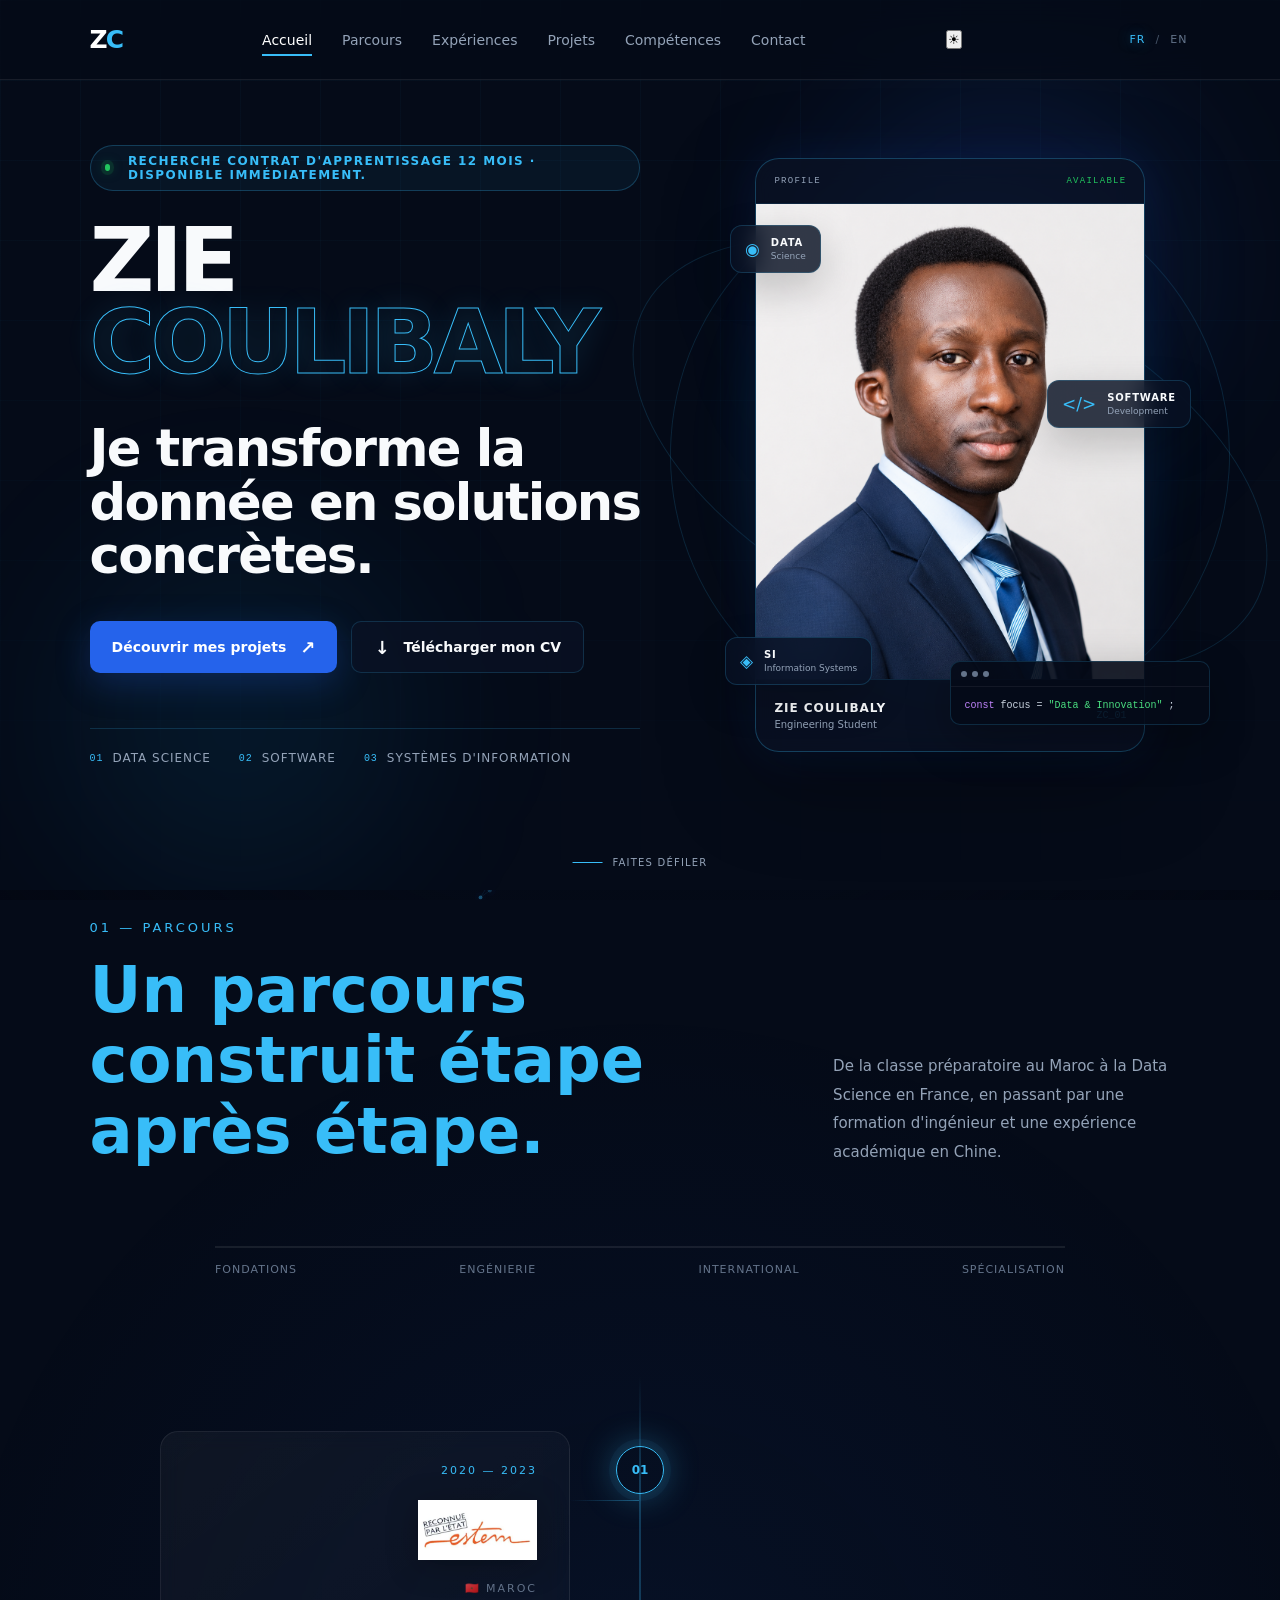
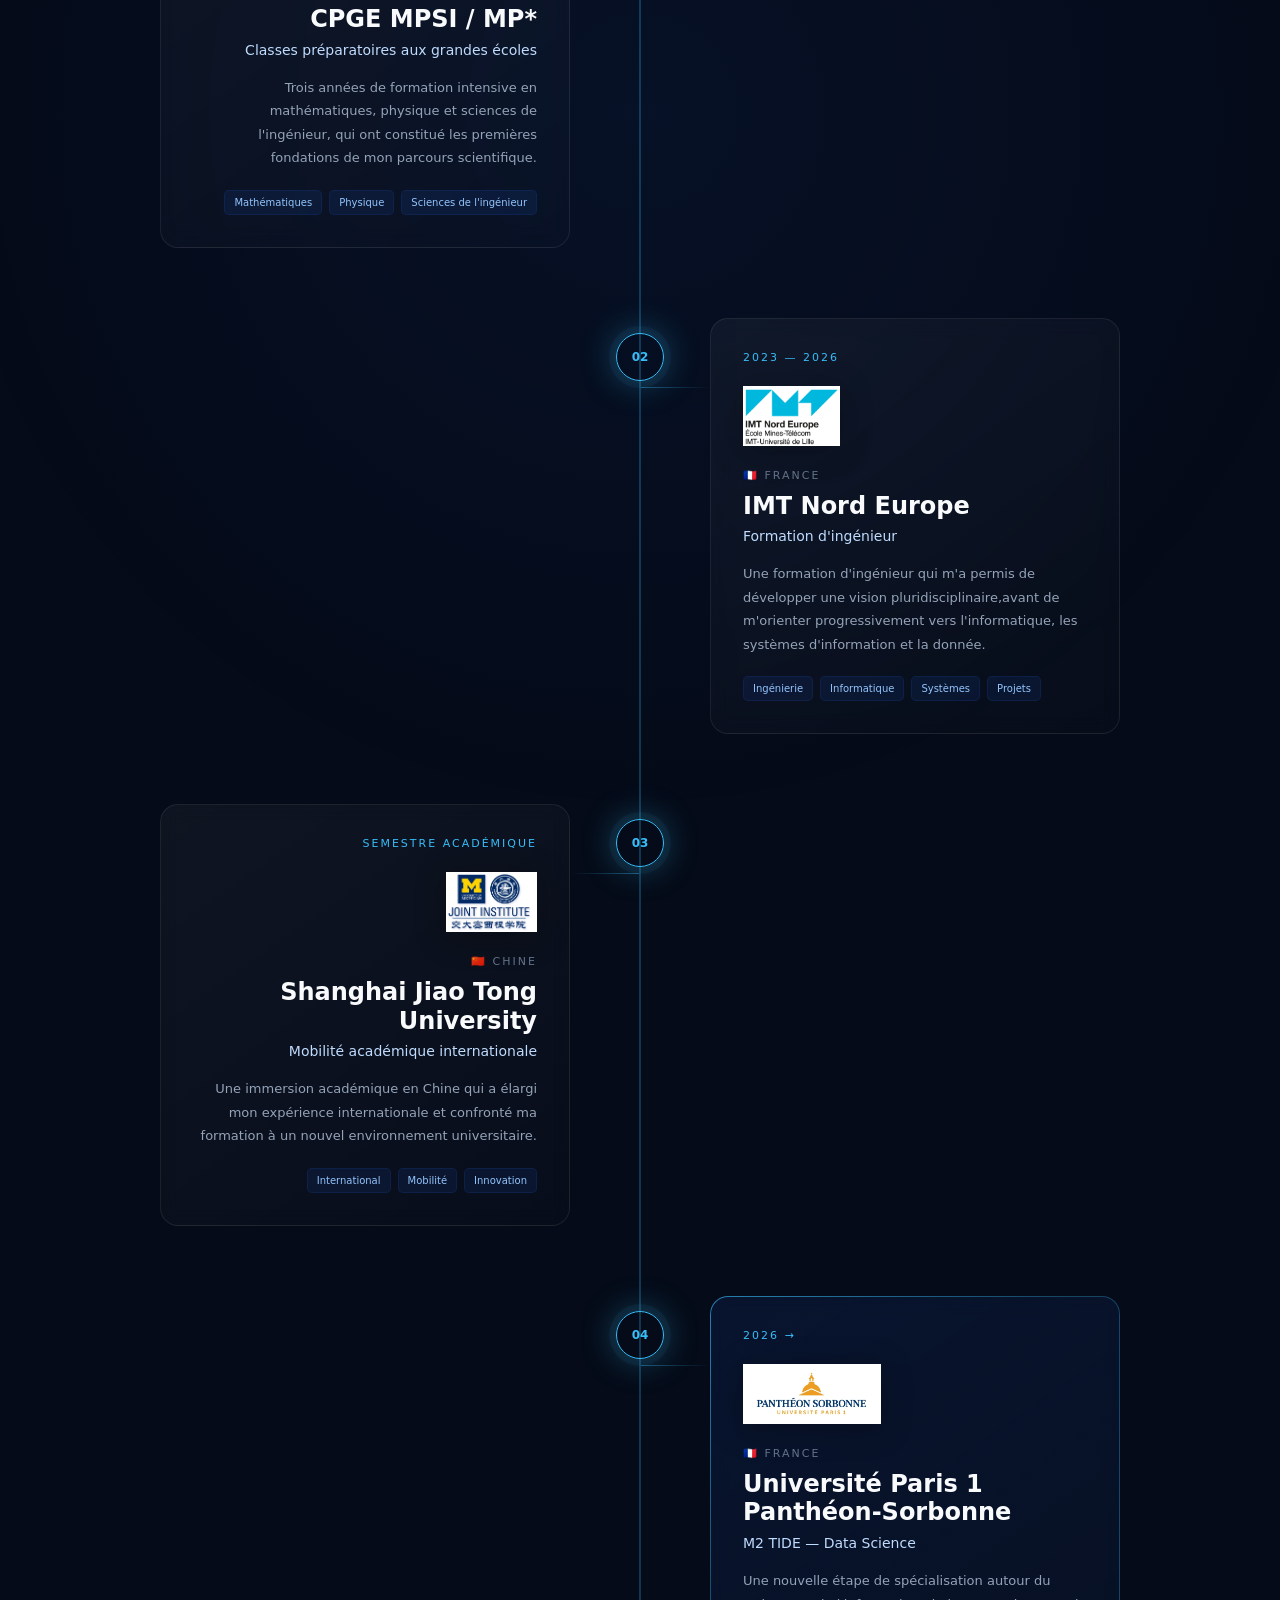
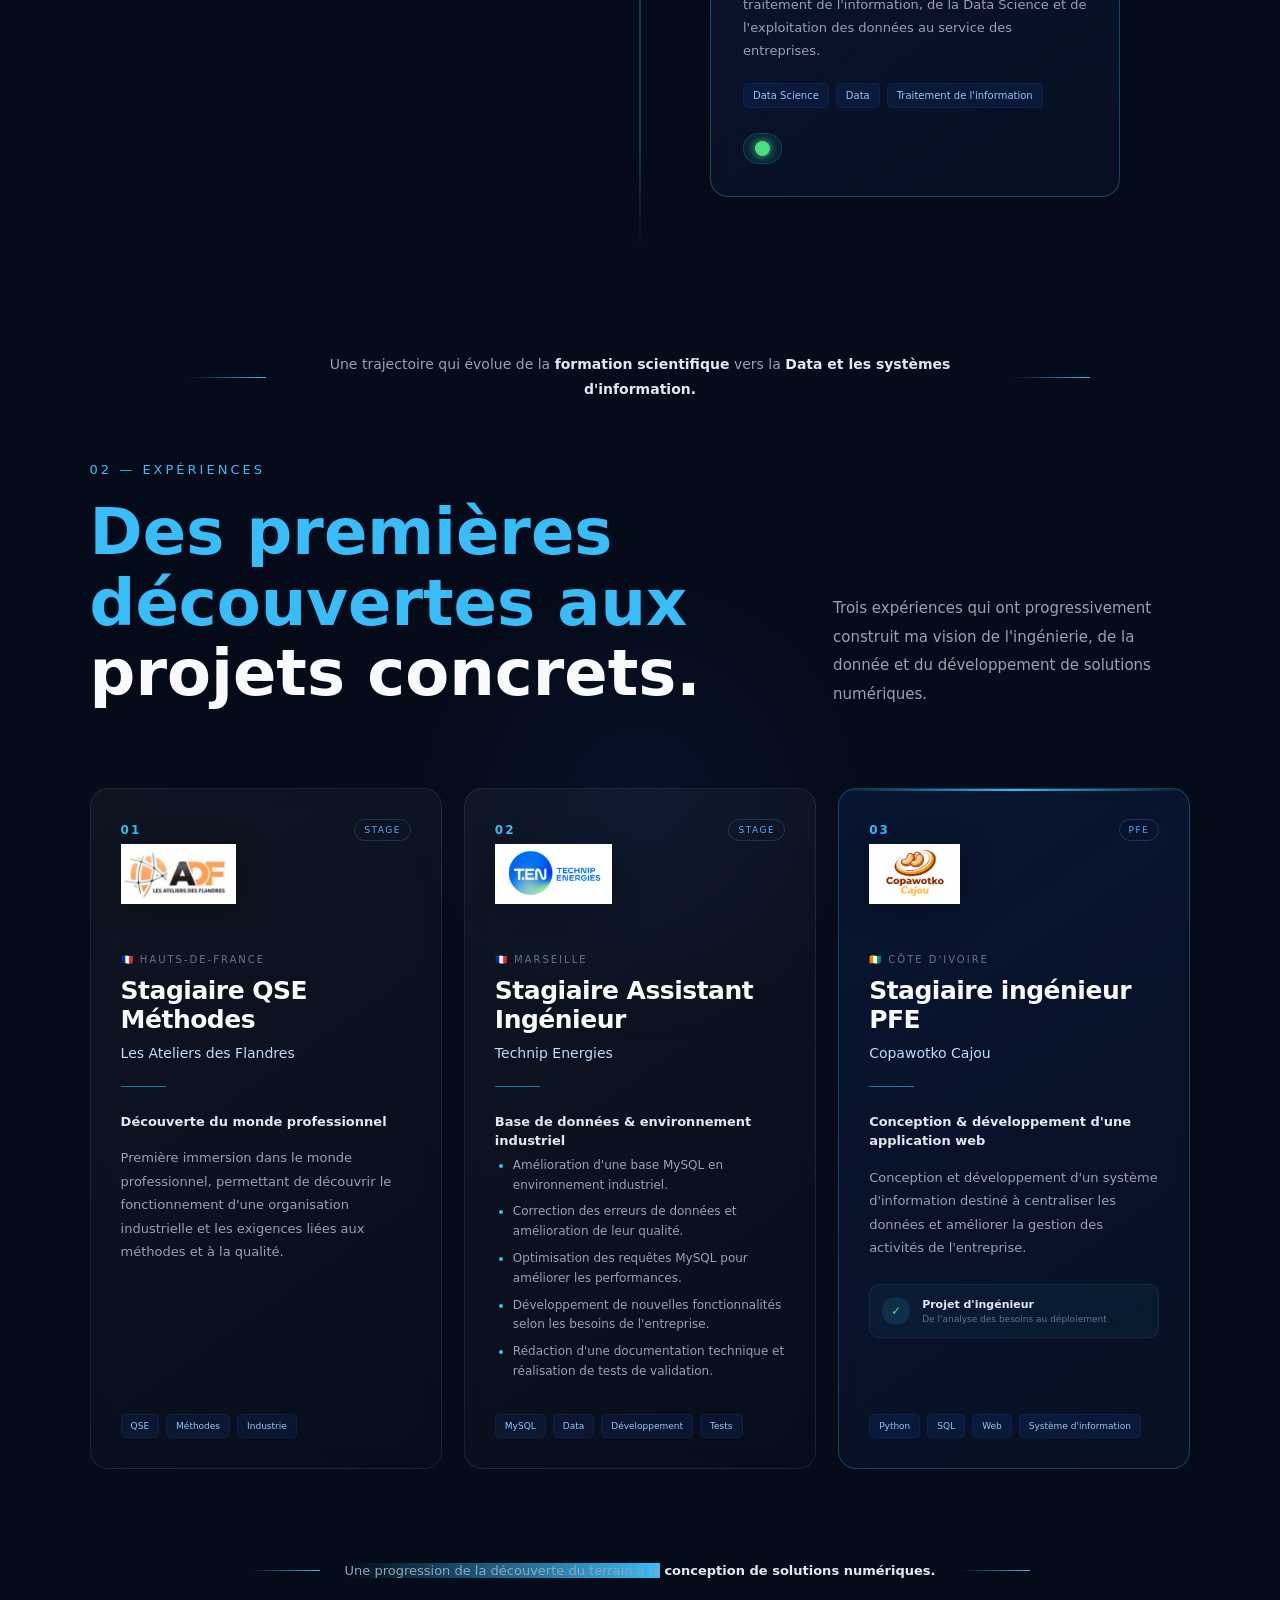
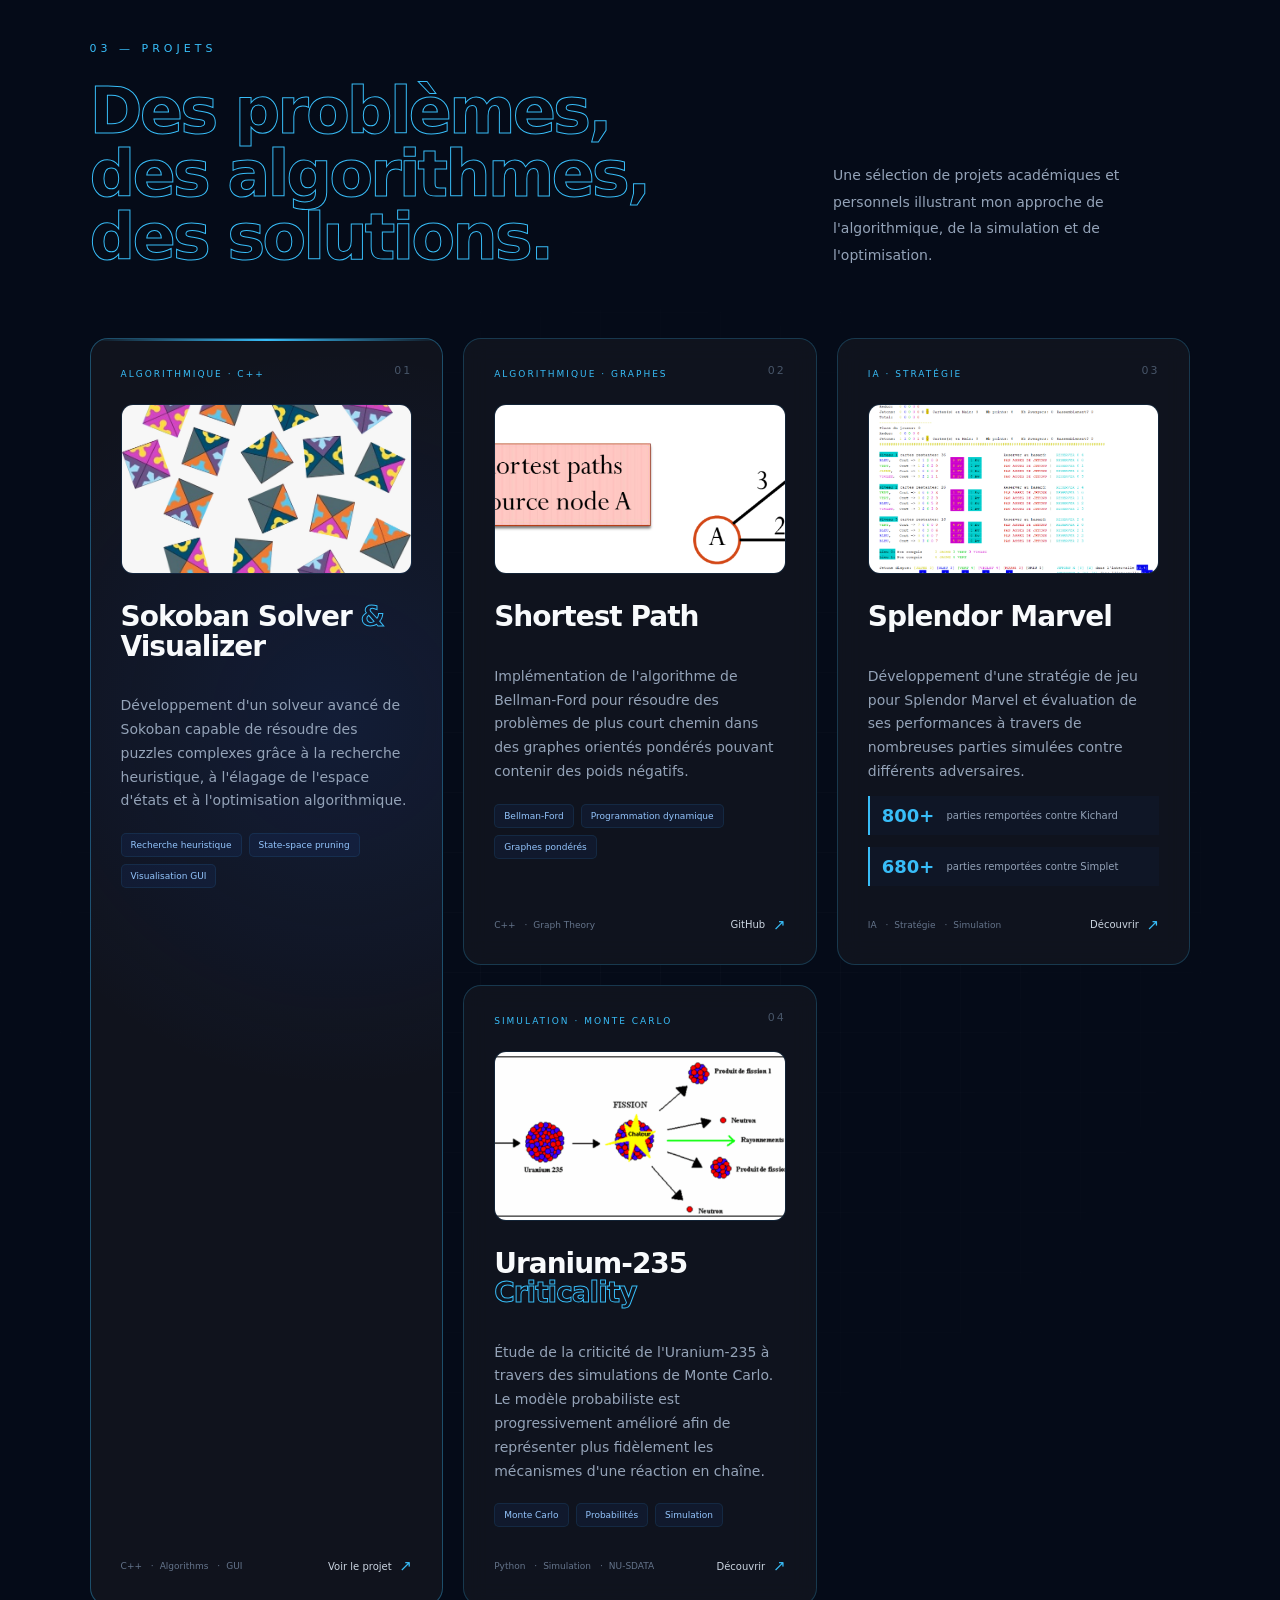
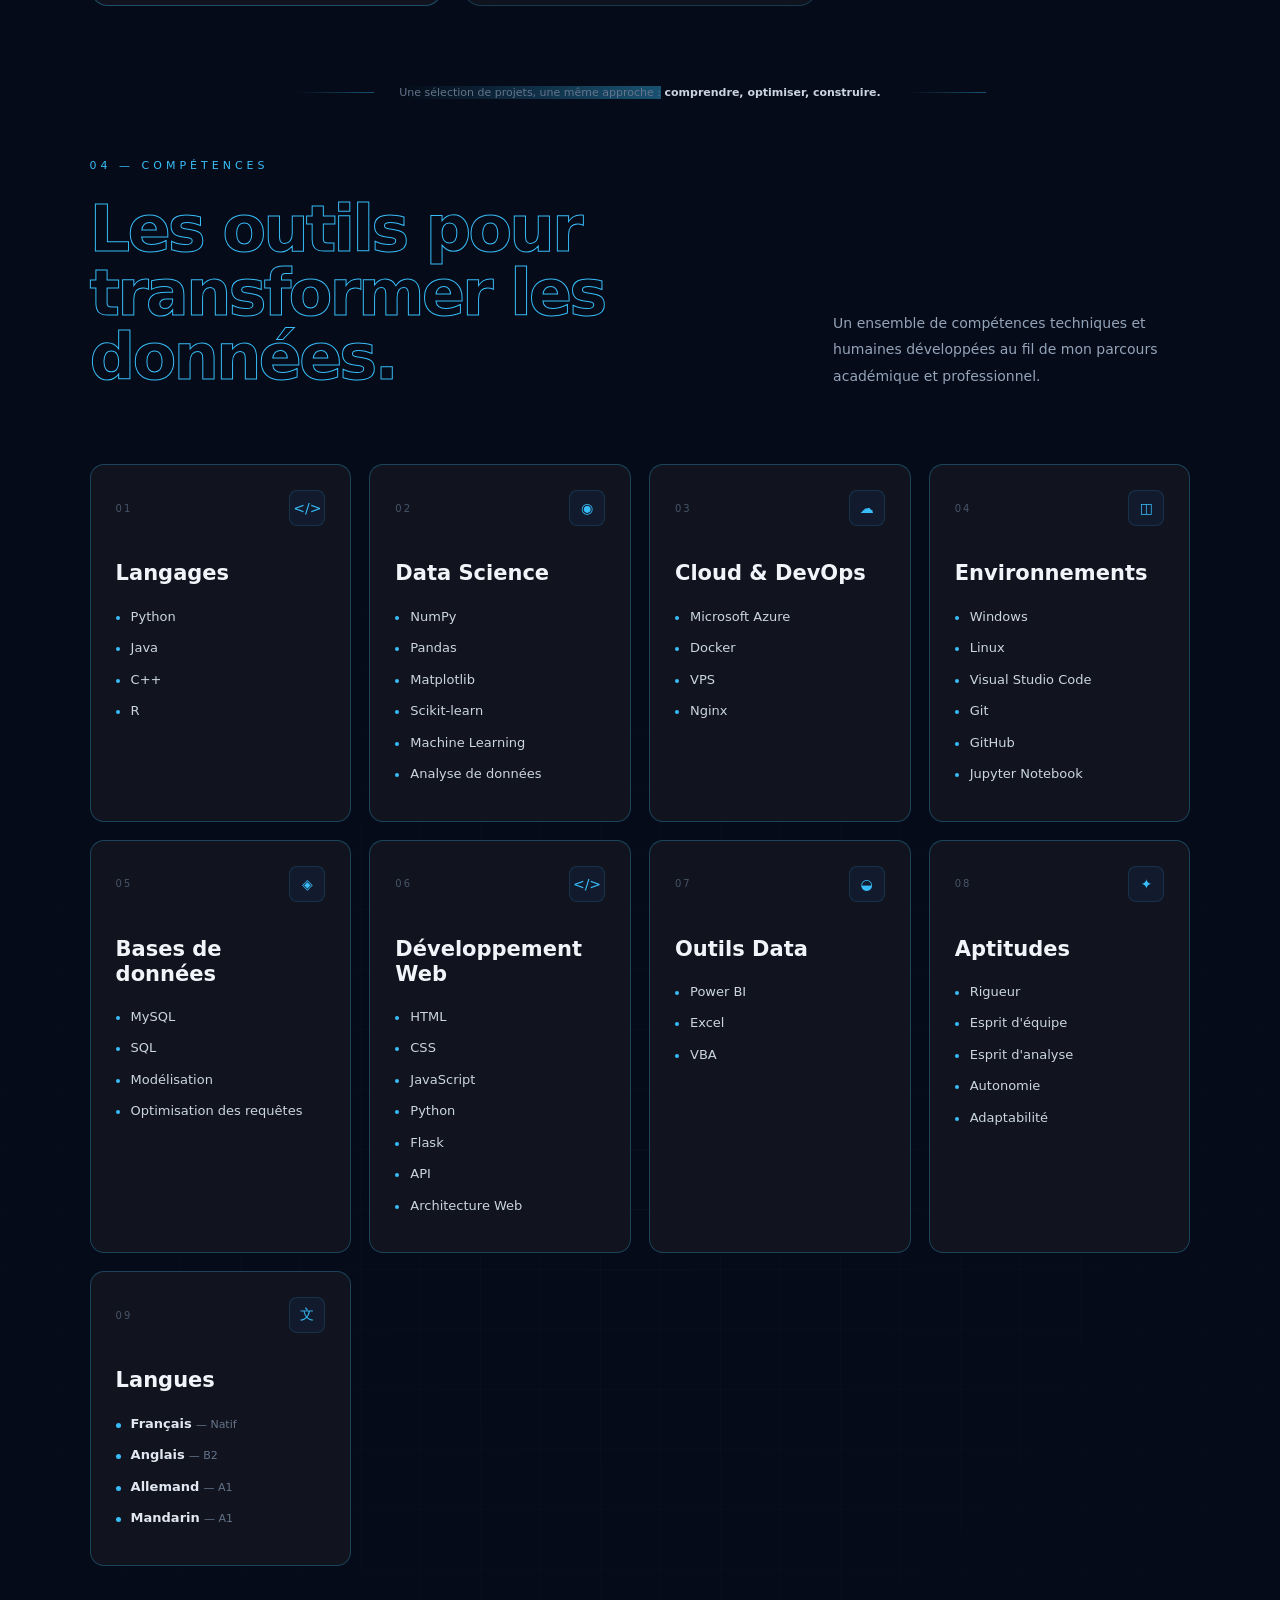
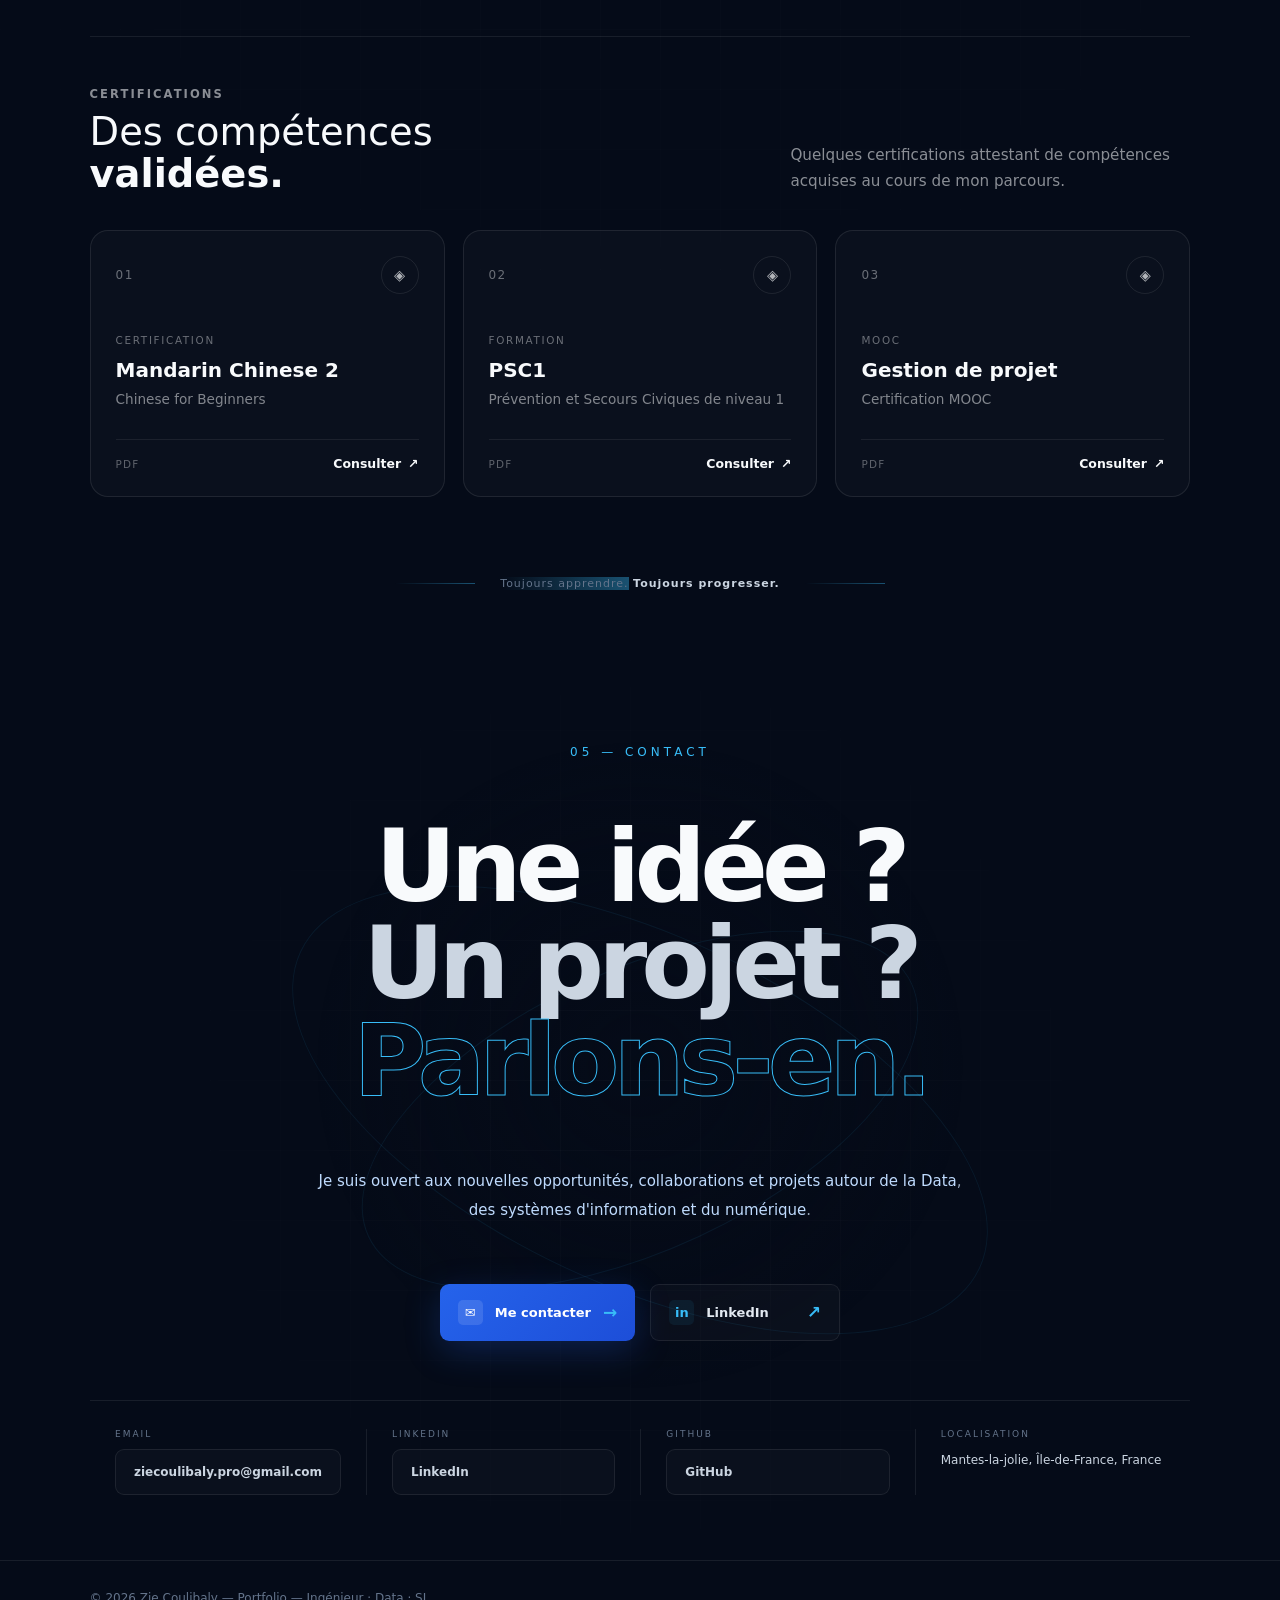
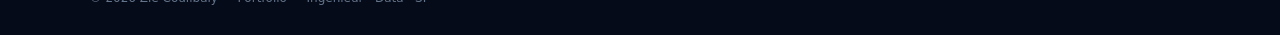
==== index.html @ 4e3f99f6 "Mise à jour Lilas" ====
<!DOCTYPE html>
<html lang="fr">
<head>
    <meta charset="UTF-8">
    <meta name="viewport" content="width=device-width, initial-scale=1.0">

    <title>Zie Coulibaly | Portfolio</title>

    <link rel="icon" type="image/png" href="assets/images/favicon.png">

    <link rel="stylesheet" href="css/style.css">
</head>

<body>

    <!-- =====================================================
         NAVIGATION
    ====================================================== -->

    <header class="navbar">

        <a href="#accueil" class="logo">
            Z<span>C</span>
        </a>

        <nav class="nav-links">
            <a href="#accueil" class="active" data-fr="Accueil" data-en="Home">Accueil</span></a>
            <a href="#parcours" data-fr="Parcours" data-en="Journey">Parcours</a>
            <a href="#experiences" data-fr="Expériences" data-en="Experiences">Expériences</a>
            <a href="#realisations" data-fr="Projets" data-en="Projects">Projets</a>
            <a href="#competences" data-fr="Compétences" data-en="Skills">Compétences</a>
            <a href="#contact" data-fr="Contact" data-en="Contact">Contact</a>
        </nav>

        <button
                class="theme-toggle"
                id="themeToggle"
                type="button"
                aria-label="Activer le mode clair"
                title="Changer de thème"
            >
            <span class="theme-icon">☀</span>
        </button>
        <div class="language-switcher">

            <button
                class="language-btn active"
                data-language="fr"
            >
                FR
            </button>

            <span>/</span>

            <button
                class="language-btn"
                data-language="en"
            >
                EN
            </button>

        </div>

        <button class="menu-btn" id="menuBtn" aria-label="Ouvrir le menu">
            ☰
        </button>

    </header>

    <!-- =====================================================
        GLOBAL ANIMATED BACKGROUND
    ===================================================== -->

    <canvas id="global-background"></canvas>

    <div class="background-vignette"></div>
    <!-- =====================================================
         CONTENU PRINCIPAL
    ====================================================== -->

    <main>

        <!-- =====================================================
            HERO — NOUVELLE VERSION
        ====================================================== -->

        <section class="hero-new" id="accueil">

            <!-- Background -->
            <div class="hero-new-grid"></div>
            <div class="hero-new-glow hero-new-glow-1"></div>
            <div class="hero-new-glow hero-new-glow-2"></div>

            <div class="hero-new-container">

                <!-- =========================================
                    CONTENU GAUCHE
                ========================================== -->

                <div class="hero-new-content">

                    <div class="hero-status">
                        <span class="status-dot"></span>

                        <span
                            data-fr="Recherche contrat d'apprentissage 12 mois · disponible immédiatement."
                            data-en="Looking for a 12 month apprenticeship contract · Available now."
                        >
                            Recherche contrat d'apprentissage 12 mois, disponible immédiatement.
                        </span>
                    </div>

                    <h1 class="hero-new-title">
                        ZIE
                        <span>COULIBALY</span>
                    </h1>


                    <h2
                        class="hero-new-headline"
                        data-fr="Je transforme la donnée en solutions concrètes."
                        data-en="I turn data into meaningful solutions."
                    >
                        Je transforme la donnée
                        <span>en solutions concrètes.</span>
                    </h2>


                   


                    <!-- =====================================
                        ACTIONS
                    ====================================== -->

                    <div class="hero-new-actions">

                        <a
                            href="#realisations"
                            class="hero-new-btn hero-new-btn-primary"
                        >
                            <span
                                data-fr="Découvrir mes projets"
                                data-en="Explore my projects"
                            >
                                Découvrir mes projets
                            </span>

                            <span class="hero-arrow">↗</span>
                        </a>


                        <a
                            href="assets/cv/CV_Zie_Coulibaly.pdf"
                            class="hero-new-btn hero-new-btn-secondary"
                            download
                        >
                            <span class="hero-download-icon">↓</span>

                            <span
                                data-fr="Télécharger mon CV"
                                data-en="Download my CV"
                            >
                                Télécharger mon CV
                            </span>
                        </a>

                    </div>


                    <!-- =====================================
                        DOMAINES
                    ====================================== -->

                    <div class="hero-domains">

                        <div class="hero-domain">
                            <span class="domain-number">01</span>
                            <span>Data Science</span>
                        </div>

                        <div class="hero-domain">
                            <span class="domain-number">02</span>
                            <span>Software</span>
                        </div>

                        <div class="hero-domain">
                            <span class="domain-number">03</span>
                            <span>Systèmes d'information</span>
                        </div>

                    </div>

                </div>


                <!-- =========================================
                    VISUEL DROITE
                ========================================== -->

                <div class="hero-new-visual">

                    <div class="hero-photo-halo"></div>


                    <!-- Cercles orbitaux -->

                    <div class="hero-orbit hero-orbit-1"></div>
                    <div class="hero-orbit hero-orbit-2"></div>


                    <!-- =====================================
                        PHOTO
                    ====================================== -->

                    <div class="hero-photo-card">

                        <div class="hero-photo-top">
                            <span>PROFILE</span>

                            <span class="hero-photo-status">
                                AVAILABLE
                            </span>
                        </div>


                        <div class="hero-photo-container">

                            <img
                                src="assets/images/hero-profile.png"
                                alt="Zie Coulibaly"
                            >

                        </div>


                        <div class="hero-photo-bottom">

                            <div>
                                <strong>ZIE COULIBALY</strong>
                                <span>Engineering Student</span>
                            </div>

                            <span class="hero-photo-code">
                                ZC_01
                            </span>

                        </div>

                    </div>


                    <!-- =====================================
                        CARTES FLOTTANTES
                    ====================================== -->

                    <div class="floating-card floating-card-data">

                        <span class="floating-icon">◉</span>

                        <div>
                            <strong>DATA</strong>
                            <small>Science</small>
                        </div>

                    </div>


                    <div class="floating-card floating-card-code">

                        <span class="floating-icon">&lt;/&gt;</span>

                        <div>
                            <strong>SOFTWARE</strong>
                            <small>Development</small>
                        </div>

                    </div>


                    <div class="floating-card floating-card-si">

                        <span class="floating-icon">◈</span>

                        <div>
                            <strong>SI</strong>
                            <small>Information Systems</small>
                        </div>

                    </div>


                    <!-- Petit élément technique -->

                    <div class="hero-terminal">

                        <div class="terminal-header">
                            <span></span>
                            <span></span>
                            <span></span>
                        </div>

                        <div class="terminal-content">

                            <span class="terminal-purple">const</span>
                            <span>focus</span> =

                            <span class="terminal-green">
                                "Data &amp; Innovation"
                            </span>;

                        </div>

                    </div>

                </div>

            </div>


            <!-- =========================================
                SCROLL
            ========================================== -->

            <div class="hero-new-scroll">

                <span></span>

                <p
                    data-fr="Faites défiler"
                    data-en="Scroll down"
                >
                    Faites défiler
                </p>

            </div>

        </section>

        <!-- =================================================
             PARCOURS
        ================================================== -->

        <section class="journey-section" id="parcours">

            <div class="journey-header">

                <div class="section-title">

                    <p data-fr="01 — PARCOURS" data-en="01 — JOURNEY">01 — PARCOURS</p>

                    <h2 >
                        <span data-fr="Un parcours construit" data-en="A journey built"> Un parcours construit</span>
                        
                        <span data-fr="étape après étape." data-en="step by step.">étape après étape.</span>
                    </h2>

                </div>

                <p class="journey-intro" data-fr="De la classe préparatoire au Maroc à la Data Science
                    en France, en passant par une formation d'ingénieur
                    et une expérience académique en Chine." data-en="From preparatory classes in Morocco to Data Science
                    in France, through engineering studies and an
                    academic experience in China.">
                    De la classe préparatoire au Maroc à la Data Science
                    en France, en passant par une formation d'ingénieur
                    et une expérience académique en Chine.
                </p>

            </div>


            <!-- INDICATEUR -->

            <div class="journey-progress">

                <div class="progress-line">
                    <div class="progress-fill"></div>
                </div>

                <div class="progress-labels">
                    <span data-fr="Fondations" data-en="Foundations">Fondations</span>
                    <span data-fr="Engénierie" data-en="Engineering">Ingénierie</span>
                    <span data-fr="International" data-en="International">International</span>
                    <span data-fr="Spécialisation" data-en="Specialization">Spécialisation</span>
                </div>

            </div>


            <!-- TIMELINE -->

            <div class="timeline">


                <!-- =================================================
                     ETAPE 1
                ================================================== -->

                <article class="timeline-item left">

                    <div class="timeline-node">

                        <span class="node-number">
                            01
                        </span>

                    </div>

                    <div class="timeline-card">

                        <div class="timeline-year">
                            2020 — 2023
                        </div>

                        <div class="timeline-logo">

                            <img
                                src="assets/images/logo_cpge.png"
                                alt="Logo CPGE"
                                onerror="this.style.display='none'"
                            >

                        </div>

                        <div class="timeline-country" data-fr="🇲🇦 MAROC" data-en="🇲🇦 MOROCCO">
                            🇲🇦 MAROC
                        </div>

                        <h3>
                            CPGE MPSI / MP*
                        </h3>

                        <p class="timeline-subtitle" data-fr="Classes préparatoires aux grandes écoles" data-en="Preparatory Classes for Engineering Schools">
                            Classes préparatoires aux grandes écoles
                        </p>

                        <p class="timeline-description" data-fr="Trois années de formation intensive en
                            mathématiques, physique et sciences de
                            l'ingénieur, qui ont constitué les premières
                            fondations de mon parcours scientifique." data-en="Three years of intensive training in mathematics,
                            physics and engineering sciences, which laid
                            the foundations of my scientific journey.">
                            Trois années de formation intensive en
                            mathématiques, physique et sciences de
                            l'ingénieur, qui ont constitué les premières
                            fondations de mon parcours scientifique.
                        </p>

                        <div class="timeline-tags">

                            <span data-fr="Mathématiques" data-en="Mathematics">Mathématiques</span>
                            <span data-fr="Physique" data-en="Physics">Physique</span>
                            <span data-fr="Sciences de l'ingénieur" data-en="Engineering Sciences">Sciences de l'ingénieur</span>

                        </div>

                    </div>

                </article>


                <!-- =================================================
                     ETAPE 2
                ================================================== -->

                <article class="timeline-item right">

                    <div class="timeline-node">

                        <span class="node-number">
                            02
                        </span>

                    </div>

                    <div class="timeline-card">

                        <div class="timeline-year">
                            2023 — 2026
                        </div>

                        <div class="timeline-logo">

                            <img
                                src="assets/images/logo_imt.png"
                                alt="Logo IMT Nord Europe"
                            >

                        </div>

                        <div class="timeline-country" data-fr="🇫🇷 FRANCE" data-en="🇫🇷 FRANCE">
                            🇫🇷 FRANCE
                        </div>

                        <h3>
                            IMT Nord Europe
                        </h3>

                        <p class="timeline-subtitle" data-fr="Formation d'ingénieur" data-en="Engineering Program">
                            Formation d'ingénieur
                        </p>

                        <p class="timeline-description" data-fr="Une formation d'ingénieur qui m'a permis de
                            développer une vision pluridisciplinaire,avant de m'orienter progressivement vers
                            l'informatique, les systèmes d'information
                            et la donnée." data-en="An engineering program that allowed me to develop
                            a multidisciplinary perspective before gradually
                            specializing in computer science, information systems
                            and data.">
                            Une formation d'ingénieur qui m'a permis de
                            développer une vision pluridisciplinaire,
                            avant de m'orienter progressivement vers
                            l'informatique, les systèmes d'information
                            et la donnée.
                        </p>

                        <div class="timeline-tags">

                            <span data-fr="Ingénierie" data-en="Engineering">Ingénierie</span>
                            <span data-fr="Informatique" data-en="Computer Science">Informatique</span>
                            <span data-fr="Systèmes" data-en="Systems">Systèmes</span>
                            <span data-fr="Projets" data-en="Projects">Projets</span>

                        </div>

                    </div>

                </article>


                <!-- =================================================
                     ETAPE 3
                ================================================== -->

                <article class="timeline-item left">

                    <div class="timeline-node">

                        <span class="node-number">
                            03
                        </span>

                    </div>

                    <div class="timeline-card international">

                        <div class="timeline-year" data-fr="Semestre académique" data-en="Academic Semester">
                            Semestre académique
                        </div>

                        <div class="timeline-logo">

                            <img
                                src="assets/images/logo_sjtu.png"
                                alt="Logo Shanghai Jiao Tong University"
                            >

                        </div>

                        <div class="timeline-country" data-fr="🇨🇳 CHINE" data-en="🇨🇳 CHINA">
                            🇨🇳 CHINE
                        </div>

                        <h3>
                            Shanghai Jiao Tong University
                        </h3>

                        <p class="timeline-subtitle" data-fr="Mobilité académique internationale" data-en="International Academic Exchange">
                            Mobilité académique internationale
                        </p>

                        <p class="timeline-description" data-fr="Une immersion académique en Chine qui a
                            élargi mon expérience internationale et confronté ma formation à un nouvel
                            environnement universitaire." data-en="An academic experience in China that broadened
                            my international perspective and exposed my education to a new university environment.">
                            Une immersion académique en Chine qui a
                            élargi mon expérience internationale et
                            confronté ma formation à un nouvel
                            environnement universitaire.
                        </p>

                        <div class="timeline-tags">

                            <span data-fr="International" data-en="International">International</span>
                            <span data-fr="Mobilité" data-en="Exchange">Mobilité</span>
                            <span data-fr="Innovation" data-en="Innovation">Innovation</span>

                        </div>

                    </div>

                </article>


                <!-- =================================================
                     ETAPE 4
                ================================================== -->

                <article class="timeline-item right current">

                    <div class="timeline-node">

                        <span class="node-number">
                            04
                        </span>

                    </div>

                    <div class="timeline-card current-card">

                        <div class="timeline-year">
                            2026 →
                        </div>

                        <div class="timeline-logo">

                            <img
                                src="assets/images/logo_paris1.jpeg"
                                alt="Logo Université Paris 1 Panthéon-Sorbonne"
                            >

                        </div>

                        <div class="timeline-country">
                            🇫🇷 FRANCE
                        </div>

                        <h3 data-fr="Université Paris 1 Panthéon-Sorbonne" data-en="University of Paris 1: Pantheon-Sorbonne">
                            Université Paris 1
                            Panthéon-Sorbonne
                        </h3>

                        <p class="timeline-subtitle" data-fr="M2 TIDE — Data Science" data-en="M2 Information Processing and Data Science for Businesses">
                            M2 TIDE — Data Science 
                        </p>

                        <p class="timeline-description" data-fr="Une nouvelle étape de spécialisation autour
                            du traitement de l'information, de la Data Science et de l'exploitation des données
                            au service des entreprises." data-en="A new stage of specialization focused on
                            information processing, Data Science and leveraging data to serve businesses.">
                            Une nouvelle étape de spécialisation autour du traitement de l'information, de la Data
                            Science et de l'exploitation des données au service des entreprises.
                        </p>

                        <div class="timeline-tags">

                            <span data-fr="Data Science" data-en="Data Science">Data Science</span>
                            <span data-fr="Data" data-en="Data">Data</span>
                            <span data-fr="Traitement de l'information" data-en="Information Processing">Traitement de l'information</span>

                        </div>

                        <div class="current-badge">
                            
                            <span></span>
                        </div>

                    </div>

                </article>

            </div>


            <!-- PHRASE DE TRANSITION -->

            <div class="journey-conclusion">

                <span class="conclusion-line"></span>

                <p>
                    <span data-fr="Une trajectoire qui évolue de la" 
                        data-en="A trajectory evolving from">
                        Une trajectoire qui évolue de la
                    </span>

                    <strong data-fr="formation scientifique" 
                            data-en="scientific foundations">
                        formation scientifique
                    </strong>

                    <span data-fr="vers la" 
                        data-en="towards">
                        vers la
                    </span>

                    <strong data-fr="Data et les systèmes d'information." 
                            data-en="Data and information systems.">
                        Data et les systèmes d'information.
                    </strong>
                </p>

                <span class="conclusion-line"></span>

            </div>

        </section>

        <!-- =================================================
            EXPERIENCES
        ================================================== -->

        <section class="experiences-section" id="experiences">

            <div class="experiences-header">

                <div class="section-title">

                    <p data-fr="02 — EXPÉRIENCES" data-en="02 — EXPERIENCES">02 — EXPÉRIENCES</p>

                    <h2>
                        <span data-fr="Des premières découvertes aux"
                        data-en="From first discoveries to">Des premières découvertes
                        aux</span><strong data-fr=" projets concrets."
                        data-en=" concrete projects.">projets concrets.</strong>
                    </h2>

                </div>

                <p class="experiences-intro" data-fr="Trois expériences qui ont progressivement construit ma vision de l'ingénierie, de la donnée et du développement de solutions numériques."
                    data-en="Three experiences that have progressively shaped my vision of engineering, data, and digital solution development.">
                    Trois expériences qui ont progressivement construit
                    ma vision de l'ingénierie, de la donnée et du
                    développement de solutions numériques.
                </p>

            </div>

            <div class="experiences-grid">


                <!-- =====================================
                    EXPERIENCE 01
                ====================================== -->

                <article class="experience-card">

                    <div class="experience-top">

                        <span class="experience-number">
                            01
                        </span>

                        <span class="experience-type" data-fr="STAGE"
                        data-en="INTERNSHIP">
                            STAGE
                        </span>

                    </div>


                    <div class="timeline-logo">
                        <img
                            src="assets/images/logo_adf.png"
                            alt="Logo Les Ateliers des Flandres"
                        >
                    </div>


                    <div class="experience-location">
                        🇫🇷 HAUTS-DE-FRANCE
                    </div>


                    <h3 data-fr="Stagiaire QSE Méthodes"
                      data-en="QSE Methods Intern">
                        Stagiaire QSE<br>
                        Méthodes
                    </h3>


                    <h4>
                        Les Ateliers des Flandres
                    </h4>


                    <div class="experience-divider"></div>


                    <p class="experience-role" data-fr="Découverte du monde professionnel"
                    data-en="First professional experience">
                        Découverte du monde professionnel
                    </p>


                    <p class="experience-description" data-fr="Première immersion dans le monde professionnel, permettant de découvrir le fonctionnement d'une organisation industrielle et les exigences liées aux méthodes et à la qualité."
                    data-en="First immersion in the professional world, providing an insight into the operations of an industrial organization and the requirements related to methods and quality.">
                        Première immersion dans le monde professionnel,
                        permettant de découvrir le fonctionnement d'une
                        organisation industrielle et les exigences liées
                        aux méthodes et à la qualité.
                    </p>


                    <div class="experience-tags">

                        <span>QSE</span>
                        <span data-fr="Méthodes" data-en="Methods">Méthodes</span>
                        <span data-fr="Industrie" data-en="Industry">Industrie</span>

                    </div>

                </article>



                <!-- =====================================
                    EXPERIENCE 02
                ====================================== -->

                <article class="experience-card">

                    <div class="experience-top">

                        <span class="experience-number">
                            02
                        </span>

                        <span class="experience-type" data-fr="STAGE"
                        data-en="INTERNSHIP">
                            STAGE
                        </span>

                    </div>

                    <div class="timeline-logo">
                        <img
                            src="assets/images/logo_TEN.png"
                            alt="Logo Technip Energies"
                        >
                    </div>


                    <div class="experience-location">
                        🇫🇷 MARSEILLE
                    </div>


                    <h3 data-fr="Stagiaire Assistant Ingénieur"
                      data-en="Engineering Assistant Intern">
                        Stagiaire<br>
                        Assistant Ingénieur
                    </h3>


                    <h4>
                        Technip Energies
                    </h4>


                    <div class="experience-divider"></div>


                    <p class="experience-role" data-fr="Base de données &amp; environnement industriel"
                    data-en="Database &amp; industrial environment">
                        Base de données &amp; environnement industriel
                    </p>


                    <ul class="experience-list">

                        <li data-fr="Amélioration d'une base MySQL en environnement industriel."
                        data-en="Improvement of a MySQL database in an industrial environment.">
                            Amélioration d'une base MySQL en
                            environnement industriel.
                        </li>

                        <li data-fr="Correction des erreurs de données et amélioration de leur qualité."
                        data-en="Correction of data errors and improvement of data quality.">
                            Correction des erreurs de données et
                            amélioration de leur qualité.
                        </li>

                        <li data-fr="Optimisation des requêtes MySQL pour améliorer les performances."
                        data-en="Optimization of MySQL queries to improve performance.">
                            Optimisation des requêtes MySQL pour
                            améliorer les performances.
                        </li>

                        <li data-fr="Développement de nouvelles fonctionnalités selon les besoins de l'entreprise."
                        data-en="Development of new features according to the company's needs.">
                            Développement de nouvelles fonctionnalités
                            selon les besoins de l'entreprise.
                        </li>

                        <li data-fr="Rédaction d'une documentation technique et réalisation de tests de validation."
                        data-en="Technical documentation and validation testing.">
                            Rédaction d'une documentation technique
                            et réalisation de tests de validation.
                        </li>

                    </ul>


                    <div class="experience-tags">

                        <span>MySQL</span>
                        <span>Data</span>
                        <span data-fr="Développement" data-en="Development">Développement</span>
                        <span data-fr="Tests" data-en="Testing">Tests</span>

                    </div>

                </article>



                <!-- =====================================
                    EXPERIENCE 03
                ====================================== -->

                <article class="experience-card featured">

                    <div class="experience-top">

                        <span class="experience-number">
                            03
                        </span>

                        <span class="experience-type">
                            PFE
                        </span>

                    </div>


                    <div class="timeline-logo">
                        <img
                            src="assets/images/logo_cajou.png"
                            alt="Logo Copawotko cajou"
                        >
                    </div>

                    <div class="experience-location">
                        🇨🇮 CÔTE D'IVOIRE
                    </div>


                    <h3 data-fr="Stagiaire ingénieur PFE"
                      data-en="Engineering Intern Final-Year Project">
                        Stagiaire ingénieur<br>
                        PFE
                    </h3>


                    <h4>
                        Copawotko Cajou
                    </h4>


                    <div class="experience-divider"></div>


                    <p class="experience-role" data-fr="Conception &amp; développement d'une application web"
                    data-en="Design &amp; development of a web application">
                        Conception &amp; développement
                        d'une application web
                    </p>


                    <p class="experience-description" data-fr="Conception et développement d'un système d'information destiné à centraliser les données et améliorer la gestion des activités de l'entreprise."
                    data-en="Design and development of an information system designed to centralize data and improve the management of the company's activities.">
                        Conception et développement d'un système
                        d'information destiné à centraliser les données
                        et améliorer la gestion des activités de
                        l'entreprise.
                    </p>


                    <div class="experience-achievement">

                        <span class="achievement-icon">
                            ✓
                        </span>

                        <div>

                            <strong data-fr="Projet d'ingénieur"
                            data-en="Engineering Project">
                                Projet d'ingénieur
                            </strong>

                            <small data-fr="De l'analyse des besoins au déploiement"
                           data-en="From requirements analysis to deployment">
                                De l'analyse des besoins
                                au déploiement
                            </small>

                        </div>

                    </div>


                    <div class="experience-tags">

                        <span>Python</span>
                        <span>SQL</span>
                        <span>Web</span>
                        <span data-fr="Système d'information"
                      data-en="Information System">Système d'information</span>

                    </div>

                </article>

            </div>


            <!-- ================================
                TRANSITION
            ================================= -->

            <div class="experiences-transition">

                <span></span>

                <p>
                    <span data-fr="Une progression de la découverte du terrain à la"
                        data-en="A progression from discovering the field to">
                        Une progression de la découverte du terrain à la
                    </span>
                    <strong data-fr="conception de solutions numériques."
                    data-en="designing digital solutions.">conception de solutions numériques.</strong>
                </p>

                <span class="conclusion-line"></span>


            </div>

        </section>

        <!-- =================================================
            REALISATIONS
        ================================================== -->

        <section class="projects-section" id="realisations">

            <!-- Background -->

            <div class="projects-background"></div>

            <div class="projects-glow projects-glow-1"></div>
            <div class="projects-glow projects-glow-2"></div>


            <div class="projects-container">

                <!-- =================================================
                    HEADER
                ================================================== -->

                <div class="projects-header">

                    <div>

                        <p class="projects-label"
                        data-fr="03 — PROJETS"
                        data-en="03 — PROJECTS">
                            03 — PROJETS
                        </p>

                        <h2>
                            <span data-fr="Des problèmes,"
                                data-en="Problems,">
                                Des problèmes,
                            </span>

                            <span data-fr="des algorithmes,"
                                data-en="algorithms,">
                                des algorithmes,
                            </span>

                            <span data-fr="des solutions."
                                data-en="solutions.">
                                des solutions.
                            </span>
                        </h2>

                    </div>


                    <p class="projects-intro"
                    data-fr="Une sélection de projets académiques et personnels illustrant mon approche de l'algorithmique, de la simulation et de l'optimisation."
                    data-en="A selection of academic and personal projects reflecting my approach to algorithms, simulation, and optimization.">

                    Une sélection de projets académiques et personnels illustrant mon approche de
                    l'algorithmique, de la simulation et de l'optimisation.

                    </p>

                </div>


                <!-- =================================================
                    PROJECTS
                ================================================== -->

                <div class="projects-grid">


                    <!-- =============================================
                        PROJET 01 — SOKOBAN
                    ============================================== -->

                    <article class="project-card project-featured">

                        <div class="project-number">
                            01
                        </div>


                        <div class="project-category"
                            data-fr="ALGORITHMIQUE · C++"
                            data-en="ALGORITHMS · C++">
                            ALGORITHMIQUE · C++
                        </div>


                        <div class="project-visual">
                            <img
                                src="assets/images/logo_sokoban.jpeg"
                                alt="Sokoban Solver & Visualizer"
                            >
                        </div>

                        <div class="project-content">
                            <h3>
                                Sokoban Solver
                                <span>&amp;</span>
                                Visualizer
                            </h3>

                            <p class="project-description"
                            data-fr="Développement d'un solveur avancé de Sokoban capable de résoudre des puzzles complexes grâce à la recherche heuristique, à l'élagage de l'espace d'états et à l'optimisation algorithmique."
                            data-en="Development of an advanced Sokoban solver capable of solving complex puzzles using heuristic search, state-space pruning, and algorithmic optimization.">

                            Développement d'un solveur avancé de Sokoban capable de résoudre des puzzles
                            complexes grâce à la recherche heuristique, à l'élagage de l'espace d'états et à
                            l'optimisation algorithmique.

                            </p>


                            <div class="project-highlights">

                                <span
                                    data-fr="Recherche heuristique"
                                    data-en="Heuristic search">
                                    Recherche heuristique
                                </span>

                                <span
                                    data-fr="State-space pruning"
                                    data-en="State-space pruning">
                                    State-space pruning
                                </span>

                                <span
                                    data-fr="Visualisation GUI"
                                    data-en="GUI visualization">
                                    Visualisation GUI
                                </span>

                            </div>


                            <div class="project-footer">

                                <div class="project-tech">

                                    <span>C++</span>
                                    <span>Algorithms</span>
                                    <span>GUI</span>

                                </div>


                                <a
                                    href="https://github.com/coulibalyzie/sokoban-solver"
                                    class="project-link"
                                    target="_blank"
                                    rel="noopener noreferrer"
                                >
                                    <span
                                        data-fr="Voir le projet"
                                        data-en="View project">
                                        Voir le projet
                                    </span>

                                    <span>↗</span>
                                </a>

                            </div>

                        </div>

                    </article>



                    <!-- =============================================
                        PROJET 02 — SHORTEST PATH
                    ============================================== -->

                    <article class="project-card">

                        <div class="project-number">
                            02
                        </div>


                        <div class="project-category"
                            data-fr="ALGORITHMIQUE · GRAPHES"
                            data-en="ALGORITHMS · GRAPHS">
                            ALGORITHMIQUE · GRAPHES
                        </div>


                        <div class="project-visual">

                            <img
                                src="assets/images/logo_path.png"
                                alt="Shortest Path"
                            >

                        </div>


                        <div class="project-content">

                            <h3>
                                Shortest Path
                            </h3>


                            <p class="project-description"
                            data-fr="Implémentation de l'algorithme de Bellman-Ford pour résoudre des problèmes de plus court chemin dans des graphes orientés pondérés pouvant contenir des poids négatifs."
                            data-en="Implementation of the Bellman-Ford algorithm to solve shortest-path problems in weighted directed graphs that may contain negative weights.">

                                Implémentation de l'algorithme de
                                Bellman-Ford pour résoudre des problèmes
                                de plus court chemin dans des graphes
                                orientés pondérés pouvant contenir
                                des poids négatifs.

                            </p>


                            <div class="project-highlights">

                                <span>Bellman-Ford</span>

                                <span
                                    data-fr="Programmation dynamique"
                                    data-en="Dynamic programming">
                                    Programmation dynamique
                                </span>

                                <span
                                    data-fr="Graphes pondérés"
                                    data-en="Weighted graphs">
                                    Graphes pondérés
                                </span>

                            </div>


                            <div class="project-footer">

                                <div class="project-tech">

                                    <span>C++</span>
                                    <span>Graph Theory</span>

                                </div>


                                <a
                                    href="https://github.com/coulibalyzie/shortest-path"
                                    class="project-link"
                                    target="_blank"
                                    rel="noopener noreferrer"
                                >
                                    <span>GitHub</span>
                                    <span>↗</span>
                                </a>

                            </div>

                        </div>

                    </article>



                    <!-- =============================================
                        PROJET 03 — SPLENDOR
                    ============================================== -->

                    <article class="project-card">

                        <div class="project-number">
                            03
                        </div>


                        <div class="project-category"
                            data-fr="IA · STRATÉGIE"
                            data-en="AI · STRATEGY">
                            IA · STRATÉGIE
                        </div>


                        <div class="project-visual">

                            <img
                                src="assets/images/logo_splendor.png"
                                alt="Splendor Marvel"
                            >

                        </div>


                        <div class="project-content">

                            <h3>
                                Splendor Marvel
                            </h3>


                            <p class="project-description"
                            data-fr="Développement d'une stratégie de jeu pour Splendor Marvel et évaluation de ses performances à travers de nombreuses parties simulées contre différents adversaires."
                            data-en="Development of a game strategy for Splendor Marvel and evaluation of its performance through numerous simulated matches against different opponents.">

                                Développement d'une stratégie de jeu
                                pour Splendor Marvel et évaluation de
                                ses performances à travers de nombreuses
                                parties simulées contre différents
                                adversaires.

                            </p>


                            <div class="project-result">

                                <strong>
                                    800+
                                </strong>

                                <span
                                    data-fr="parties remportées contre Kichard"
                                    data-en="games won against Kichard">
                                    parties remportées
                                    contre Kichard
                                </span>

                            </div>


                            <div class="project-result">

                                <strong>
                                    680+
                                </strong>

                                <span
                                    data-fr="parties remportées contre Simplet"
                                    data-en="games won against Simplet">
                                    parties remportées
                                    contre Simplet
                                </span>

                            </div>


                            <div class="project-footer">

                                <div class="project-tech">

                                    <span>IA</span>

                                    <span
                                        data-fr="Stratégie"
                                        data-en="Strategy">
                                        Stratégie
                                    </span>

                                    <span
                                        data-fr="Simulation"
                                        data-en="Simulation">
                                        Simulation
                                    </span>

                                </div>


                                <a
                                    href="https://github.com/coulibalyzie/splendor-marvel"
                                    class="project-link"
                                    target="_blank"
                                    rel="noopener noreferrer"
                                >
                                    <span
                                        data-fr="Découvrir"
                                        data-en="Explore">
                                        Découvrir
                                    </span>

                                    <span>↗</span>
                                </a>

                            </div>

                        </div>

                    </article>



                    <!-- =============================================
                        PROJET 04 — URANIUM
                    ============================================== -->

                    <article class="project-card">

                        <div class="project-number">
                            04
                        </div>


                        <div class="project-category"
                            data-fr="SIMULATION · MONTE CARLO"
                            data-en="SIMULATION · MONTE CARLO">
                            SIMULATION · MONTE CARLO
                        </div>


                        <div class="project-visual">

                            <img
                                src="assets/images/logo_uranium.png"
                                alt="Uranium-235 Criticality"
                            >

                        </div>


                        <div class="project-content">

                            <h3>
                                Uranium-235
                                <span>Criticality</span>
                            </h3>


                            <p class="project-description"
                            data-fr="Étude de la criticité de l'Uranium-235 à travers des simulations de Monte Carlo. Le modèle probabiliste est progressivement amélioré afin de représenter plus fidèlement les mécanismes d'une réaction en chaîne."
                            data-en="Study of Uranium-235 criticality through Monte Carlo simulations. The probabilistic model is progressively refined to more accurately represent the mechanisms of a chain reaction.">

                                Étude de la criticité de l'Uranium-235
                                à travers des simulations de Monte Carlo.
                                Le modèle probabiliste est progressivement
                                amélioré afin de représenter plus fidèlement
                                les mécanismes d'une réaction en chaîne.

                            </p>


                            <div class="project-highlights">

                                <span>Monte Carlo</span>

                                <span
                                    data-fr="Probabilités"
                                    data-en="Probability">
                                    Probabilités
                                </span>

                                <span
                                    data-fr="Simulation"
                                    data-en="Simulation">
                                    Simulation
                                </span>

                            </div>


                            <div class="project-footer">

                                <div class="project-tech">

                                    <span>Python</span>
                                    <span>Simulation</span>
                                    <span>NU-SDATA</span>

                                </div>


                                <a
                                    href="https://github.com/coulibalyzie/criticite-uranium"
                                    class="project-link"
                                    target="_blank"
                                    rel="noopener noreferrer"
                                >
                                    <span
                                        data-fr="Découvrir"
                                        data-en="Explore">
                                        Découvrir
                                    </span>

                                    <span>↗</span>
                                </a>

                            </div>

                        </div>

                    </article>


                </div>


                <!-- =================================================
                    BOTTOM
                ================================================== -->

                <div class="projects-bottom">

                    <span></span>

                    <p>

                        <span
                            data-fr="Une sélection de projets, une même approche :"
                            data-en="A selection of projects, one consistent approach:">
                            Une sélection de projets, une même approche :
                        </span>

                        <strong
                            data-fr=" comprendre, optimiser, construire."
                            data-en=" understand, optimize, build.">
                            comprendre, optimiser, construire.
                        </strong>

                    </p>

                    <span></span>

                </div>

            </div>

        </section>


        <!-- =================================================
            COMPETENCES
        ================================================== -->

        <section class="skills-section" id="competences">

            <!-- Background -->

            <div class="skills-background"></div>

            <div class="skills-glow skills-glow-1"></div>
            <div class="skills-glow skills-glow-2"></div>


            <div class="skills-container">

                <!-- =================================================
                    HEADER
                ================================================== -->

                <div class="skills-header">

                    <div>

                        <p class="skills-label"
                        data-fr="04 — COMPÉTENCES"
                        data-en="04 — SKILLS">
                            04 — COMPÉTENCES
                        </p>

                        <h2>
                            <span data-fr="Les outils pour"
                                data-en="The tools to">
                                Les outils pour
                            </span>

                            <span data-fr="transformer les données."
                                data-en="turn data into value.">
                                transformer les données.
                            </span>
                        </h2>

                    </div>


                    <p class="skills-intro"
                    data-fr="Un ensemble de compétences techniques et humaines développées au fil de mon parcours académique et professionnel."
                    data-en="A set of technical and interpersonal skills developed throughout my academic and professional journey.">

                        Un ensemble de compétences techniques et
                        humaines développées au fil de mon parcours
                        académique et professionnel.

                    </p>

                </div>


                <!-- =================================================
                    SKILLS GRID
                ================================================== -->

                <div class="skills-grid">


                    <!-- ===============================
                        LANGAGES
                    ================================ -->

                    <article class="skill-card">

                        <div class="skill-card-header">

                            <span class="skill-number">
                                01
                            </span>

                            <span class="skill-icon">
                                &lt;/&gt;
                            </span>

                        </div>

                        <h3
                            data-fr="Langages"
                            data-en="Programming Languages">
                            Langages
                        </h3>

                        <ul>

                            <li>Python</li>
                            <li>Java</li>
                            <li>C++</li>
                            <li>R</li>

                        </ul>

                    </article>


                    <!-- ===============================
                        DATA SCIENCE
                    ================================ -->

                    <article class="skill-card skill-card-tall">

                        <div class="skill-card-header">

                            <span class="skill-number">
                                02
                            </span>

                            <span class="skill-icon">
                                ◉
                            </span>

                        </div>

                        <h3>
                            Data Science
                        </h3>

                        <ul>

                            <li>NumPy</li>
                            <li>Pandas</li>
                            <li>Matplotlib</li>
                            <li>Scikit-learn</li>
                            <li>Machine Learning</li>

                            <li
                                data-fr="Analyse de données"
                                data-en="Data Analysis">
                                Analyse de données
                            </li>

                        </ul>

                    </article>


                    <!-- ===============================
                        CLOUD
                    ================================ -->

                    <article class="skill-card">

                        <div class="skill-card-header">

                            <span class="skill-number">
                                03
                            </span>

                            <span class="skill-icon">
                                ☁
                            </span>

                        </div>

                        <h3>
                            Cloud &amp; DevOps
                        </h3>

                        <ul>

                            <li>Microsoft Azure</li>
                            <li>Docker</li>
                            <li>VPS</li>
                            <li>Nginx</li>

                        </ul>

                    </article>


                    <!-- ===============================
                        ENVIRONNEMENTS
                    ================================ -->

                    <article class="skill-card skill-card-tall">

                        <div class="skill-card-header">

                            <span class="skill-number">
                                04
                            </span>

                            <span class="skill-icon">
                                ◫
                            </span>

                        </div>

                        <h3
                            data-fr="Environnements"
                            data-en="Environments">
                            Environnements
                        </h3>

                        <ul>

                            <li>Windows</li>
                            <li>Linux</li>
                            <li>Visual Studio Code</li>
                            <li>Git</li>
                            <li>GitHub</li>
                            <li>Jupyter Notebook</li>

                        </ul>

                    </article>


                    <!-- ===============================
                        BASES DE DONNÉES
                    ================================ -->

                    <article class="skill-card">

                        <div class="skill-card-header">

                            <span class="skill-number">
                                05
                            </span>

                            <span class="skill-icon">
                                ◈
                            </span>

                        </div>

                        <h3
                            data-fr="Bases de données"
                            data-en="Databases">
                            Bases de données
                        </h3>

                        <ul>

                            <li>MySQL</li>
                            <li>SQL</li>

                            <li
                                data-fr="Modélisation"
                                data-en="Data Modeling">
                                Modélisation
                            </li>

                            <li
                                data-fr="Optimisation des requêtes"
                                data-en="Query Optimization">
                                Optimisation des requêtes
                            </li>

                        </ul>

                    </article>


                    <!-- ===============================
                        DÉVELOPPEMENT WEB
                    ================================ -->

                    <article class="skill-card skill-card-tall">

                        <div class="skill-card-header">

                            <span class="skill-number">
                                06
                            </span>

                            <span class="skill-icon">
                                &lt;/&gt;
                            </span>

                        </div>

                        <h3
                            data-fr="Développement Web"
                            data-en="Web Development">
                            Développement Web
                        </h3>

                        <ul>

                            <li>HTML</li>
                            <li>CSS</li>
                            <li>JavaScript</li>
                            <li>Python</li>
                            <li>Flask</li>
                            <li>API</li>

                            <li
                                data-fr="Architecture Web"
                                data-en="Web Architecture">
                                Architecture Web
                            </li>

                        </ul>

                    </article>


                    <!-- ===============================
                        OUTILS DATA
                    ================================ -->

                    <article class="skill-card">

                        <div class="skill-card-header">

                            <span class="skill-number">
                                07
                            </span>

                            <span class="skill-icon">
                                ◒
                            </span>

                        </div>

                        <h3
                            data-fr="Outils Data"
                            data-en="Data Tools">
                            Outils Data
                        </h3>

                        <ul>

                            <li>Power BI</li>
                            <li>Excel</li>
                            <li>VBA</li>

                        </ul>

                    </article>


                    <!-- ===============================
                        SOFT SKILLS
                    ================================ -->

                    <article class="skill-card">

                        <div class="skill-card-header">

                            <span class="skill-number">
                                08
                            </span>

                            <span class="skill-icon">
                                ✦
                            </span>

                        </div>

                        <h3
                            data-fr="Aptitudes"
                            data-en="Soft Skills">
                            Aptitudes
                        </h3>

                        <ul>

                            <li
                                data-fr="Rigueur"
                                data-en="Attention to detail">
                                Rigueur
                            </li>

                            <li
                                data-fr="Esprit d'équipe"
                                data-en="Teamwork">
                                Esprit d'équipe
                            </li>

                            <li
                                data-fr="Esprit d'analyse"
                                data-en="Analytical thinking">
                                Esprit d'analyse
                            </li>

                            <li
                                data-fr="Autonomie"
                                data-en="Autonomy">
                                Autonomie
                            </li>

                            <li
                                data-fr="Adaptabilité"
                                data-en="Adaptability">
                                Adaptabilité
                            </li>

                        </ul>

                    </article>


                    <!-- ===============================
                        LANGUES
                    ================================ -->

                    <article class="skill-card skill-card-language">

                        <div class="skill-card-header">

                            <span class="skill-number">
                                09
                            </span>

                            <span class="skill-icon">
                                文
                            </span>

                        </div>

                        <h3
                            data-fr="Langues"
                            data-en="Languages">
                            Langues
                        </h3>

                        <ul>

                            <li>
                                <strong
                                    data-fr="Français"
                                    data-en="French">
                                    Français
                                </strong>

                                <small
                                    data-fr="— Natif"
                                    data-en="— Native">
                                    — Natif
                                </small>
                            </li>

                            <li>
                                <strong
                                    data-fr="Anglais"
                                    data-en="English">
                                    Anglais
                                </strong>

                                <small>
                                    — B2
                                </small>
                            </li>

                            <li>
                                <strong
                                    data-fr="Allemand"
                                    data-en="German">
                                    Allemand
                                </strong>

                                <small>
                                    — A1
                                </small>
                            </li>

                            <li>
                                <strong
                                    data-fr="Mandarin"
                                    data-en="Mandarin Chinese">
                                    Mandarin
                                </strong>

                                <small>
                                    — A1
                                </small>
                            </li>

                        </ul>

                    </article>


                </div>
                <!-- =================================================
                    CERTIFICATIONS
                ================================================== -->

                <div class="certifications-section">

                    <div class="certifications-header">

                        <div>
                            <p class="certifications-label"
                            data-fr="CERTIFICATIONS"
                            data-en="CERTIFICATIONS">
                                CERTIFICATIONS
                            </p>

                            <h3>
                                <span data-fr="Des compétences"
                                    data-en="Skills">
                                    Des compétences
                                </span>

                                <strong data-fr="validées."
                                        data-en="validated.">
                                    validées.
                                </strong>
                            </h3>
                        </div>

                        <p class="certifications-intro"
                        data-fr="Quelques certifications attestant de compétences acquises au cours de mon parcours."
                        data-en="A selection of certifications demonstrating skills acquired throughout my journey.">

                            Quelques certifications attestant de compétences
                            acquises au cours de mon parcours.

                        </p>

                    </div>


                    <div class="certifications-grid">


                        <!-- =========================================
                            CERTIFICATION 01
                        ========================================== -->

                        <article class="certification-card">

                            <div class="certification-top">

                                <span class="certification-number">
                                    01
                                </span>

                                <span class="certification-icon">
                                    ◈
                                </span>

                            </div>


                            <div class="certification-content">

                                <span class="certification-type"
                                    data-fr="CERTIFICATION"
                                    data-en="CERTIFICATION">
                                    CERTIFICATION
                                </span>

                                <h4>
                                    Mandarin Chinese 2
                                </h4>

                                <p
                                    data-fr="Chinese for Beginners"
                                    data-en="Chinese for Beginners">
                                    Chinese for Beginners
                                </p>

                            </div>


                            <div class="certification-footer">

                                <span class="certification-format">
                                    PDF
                                </span>

                                <a
                                    href="assets/documents/mandarin-chinese-2.pdf"
                                    target="_blank"
                                    rel="noopener noreferrer"
                                    class="certification-link"
                                >
                                    <span
                                        data-fr="Consulter"
                                        data-en="View certificate">
                                        Consulter
                                    </span>

                                    <span>↗</span>
                                </a>

                            </div>

                        </article>



                        <!-- =========================================
                            CERTIFICATION 02
                        ========================================== -->

                        <article class="certification-card">

                            <div class="certification-top">

                                <span class="certification-number">
                                    02
                                </span>

                                <span class="certification-icon">
                                    ◈
                                </span>

                            </div>


                            <div class="certification-content">

                                <span class="certification-type"
                                    data-fr="FORMATION"
                                    data-en="TRAINING">
                                    FORMATION
                                </span>

                                <h4>
                                    PSC1
                                </h4>

                                <p
                                    data-fr="Prévention et Secours Civiques de niveau 1"
                                    data-en="Level 1 Civic First Aid">
                                    Prévention et Secours Civiques de niveau 1
                                </p>

                            </div>


                            <div class="certification-footer">

                                <span class="certification-format">
                                    PDF
                                </span>

                                <a
                                    href="assets/documents/psc1.pdf"
                                    target="_blank"
                                    rel="noopener noreferrer"
                                    class="certification-link"
                                >
                                    <span
                                        data-fr="Consulter"
                                        data-en="View certificate">
                                        Consulter
                                    </span>

                                    <span>↗</span>
                                </a>

                            </div>

                        </article>



                        <!-- =========================================
                            CERTIFICATION 03
                        ========================================== -->

                        <article class="certification-card">

                            <div class="certification-top">

                                <span class="certification-number">
                                    03
                                </span>

                                <span class="certification-icon">
                                    ◈
                                </span>

                            </div>


                            <div class="certification-content">

                                <span class="certification-type"
                                    data-fr="MOOC"
                                    data-en="MOOC">
                                    MOOC
                                </span>

                                <h4
                                    data-fr="Gestion de projet"
                                    data-en="Project Management">
                                    Gestion de projet
                                </h4>

                                <p
                                    data-fr="Certification MOOC"
                                    data-en="MOOC Certificate">
                                    Certification MOOC
                                </p>

                            </div>


                            <div class="certification-footer">

                                <span class="certification-format">
                                    PDF
                                </span>

                                <a
                                    href="assets/documents/mooc-gestion-projet.pdf"
                                    target="_blank"
                                    rel="noopener noreferrer"
                                    class="certification-link"
                                >
                                    <span
                                        data-fr="Consulter"
                                        data-en="View certificate">
                                        Consulter
                                    </span>

                                    <span>↗</span>
                                </a>

                            </div>

                        </article>


                    </div>

                </div>


                <!-- =================================================
                    BOTTOM LINE
                ================================================== -->

                <div class="skills-bottom">

                    <span></span>

                    <p>

                        <span
                            data-fr="Toujours apprendre."
                            data-en="Always learning.">
                            Toujours apprendre.
                        </span>

                        <strong
                            data-fr="Toujours progresser."
                            data-en="Always improving.">
                            Toujours progresser.
                        </strong>

                    </p>

                    <span></span>

                </div>

            </div>

        </section>


        <!-- =================================================
            CONTACT
        ================================================== -->

        <section class="contact-section" id="contact">

            <!-- Arrière-plan animé -->

            <div class="contact-grid"></div>

            <div class="contact-glow contact-glow-1"></div>
            <div class="contact-glow contact-glow-2"></div>

            <div class="contact-orbit orbit-contact-1"></div>
            <div class="contact-orbit orbit-contact-2"></div>


            <div class="contact-content">

                <!-- Petit label -->

                <p class="contact-label"
                data-fr="05 — CONTACT"
                data-en="05 — CONTACT">
                    05 — CONTACT
                </p>


                <!-- Titre -->

                <div class="contact-title">

                    <span
                        data-fr="Une idée ?"
                        data-en="An idea?">
                        Une idée ?
                    </span>

                    <span
                        data-fr="Un projet ?"
                        data-en="A project?">
                        Un projet ?
                    </span>

                    <strong
                        data-fr="Parlons-en."
                        data-en="Let's talk.">
                        Parlons-en.
                    </strong>

                </div>


                <!-- Description -->

                <p class="contact-description">

                    <span
                        data-fr="Je suis ouvert aux nouvelles opportunités, collaborations et projets autour de la"
                        data-en="I am open to new opportunities, collaborations, and projects related to">
                        Je suis ouvert aux nouvelles opportunités,
                        collaborations et projets autour de la
                    </span>

                    <span
                        data-fr="Data"
                        data-en="Data">
                        Data
                    </span>,

                    <span
                        data-fr="des systèmes d'information"
                        data-en="information systems">
                        des systèmes d'information
                    </span>

                    <span
                        data-fr="et du"
                        data-en="and">
                        et du
                    </span>

                    <span
                        data-fr="numérique"
                        data-en="digital technologies">
                        numérique
                    </span>.

                </p>


                <!-- Boutons -->

                <div class="contact-buttons">

                    <a
                        href="mailto:ziecoulibaly.pro@gmail.com"
                        class="contact-btn contact-btn-primary"
                    >

                        <span class="contact-btn-icon">✉</span>

                        <span
                            data-fr="Me contacter"
                            data-en="Contact me">
                            Me contacter
                        </span>

                        <span class="contact-arrow">
                            →
                        </span>

                    </a>


                    <a
                        href="https://www.linkedin.com/in/coulibaly-zié-86868b285"
                        class="contact-btn contact-btn-secondary"
                        target="_blank"
                        rel="noopener noreferrer"
                    >

                        <span class="contact-btn-icon">
                            in
                        </span>

                        <span>
                            LinkedIn
                        </span>

                        <span class="contact-arrow">
                            ↗
                        </span>

                    </a>

                </div>


                <!-- Coordonnées -->

                <div class="contact-details">


                    <div class="contact-detail">

                        <span
                            class="detail-label"
                            data-fr="EMAIL"
                            data-en="EMAIL">
                            EMAIL
                        </span>

                        <a
                            href="mailto:ziecoulibaly.pro@gmail.com"
                            target="_blank"
                            class="contact-btn contact-btn-secondary"
                        >
                            ziecoulibaly.pro@gmail.com
                        </a>

                    </div>


                    <div class="contact-detail">

                        <span
                            class="detail-label"
                            data-fr="LINKEDIN"
                            data-en="LINKEDIN">
                            LINKEDIN
                        </span>

                        <a
                            href="https://www.linkedin.com/in/coulibaly-zié-86868b285"
                            target="_blank"
                            rel="noopener noreferrer"
                            class="contact-btn contact-btn-secondary"
                        >
                            LinkedIn
                        </a>

                    </div>


                    <div class="contact-detail">

                        <span
                            class="detail-label"
                            data-fr="GITHUB"
                            data-en="GITHUB">
                            GITHUB
                        </span>

                        <a
                            href="https://github.com/coulibalyzie"
                            target="_blank"
                            rel="noopener noreferrer"
                            class="contact-btn contact-btn-secondary"
                        >
                            GitHub
                        </a>

                    </div>


                    <div class="contact-detail">

                        <span
                            class="detail-label"
                            data-fr="LOCALISATION"
                            data-en="LOCATION">
                            LOCALISATION
                        </span>

                        <span
                            class="detail-value"
                            data-fr="Mantes-la-jolie, Île-de-France, France"
                            data-en="Mantes-la-jolie, Île-de-France, France">
                            Mantes-la-jolie, Île-de-France, France
                        </span>

                    </div>


                </div>

            </div>

        </section>
    </main>


    <footer>

        <p data-fr="© 2026 Zie Coulibaly — Portfolio — Ingénieur · Data · SI"
        data-en="© 2026 Zie Coulibaly — Portfolio — Ingineer · Data · SI">
            © 2026 Zie Coulibaly — Portfolio — Ingénieur · Data · SI
        </p>

    </footer>


    <script src="js/script.js"></script>

</body>
</html>
---- css/style.css ----
/* =========================================================
   VARIABLES
========================================================= */

:root {

    --bg-main: #050b18;
    --bg-secondary: #081225;
    --bg-card: rgba(8, 18, 37, 0.82);

    --blue: #2563eb;
    --blue-light: #38bdf8;
    --blue-soft: #60a5fa;

    --text-main: #f8fafc;
    --text-secondary: #94a3b8;

    --card-bg: rgba(10, 18, 36, 0.75);
    --card-border: rgba(56, 189, 248, 0.18);

    --accent: #38bdf8;
    --accent-blue: #2563eb;

    --nav-bg: rgba(5, 11, 24, 0.82);

    --border: rgba(255, 255, 255, 0.08);

}
body.light-theme {
    --bg-main: #f5f9ff;
    --bg-secondary: #eaf2fb;

    --text-main: #0f172a;
    --text-secondary: #475569;

    --card-bg: rgba(255, 255, 255, 0.88);
    --card-border: rgba(15, 23, 42, 0.12);

    --accent: #0284c7;
    --accent-blue: #2563eb;

    --nav-bg: rgba(255, 255, 255, 0.88);
}

/* =========================================================
   RESET
========================================================= */

* {
    margin: 0;
    padding: 0;
    box-sizing: border-box;
}

html {
    scroll-behavior: smooth;
}

body {

    font-family:
        Inter,
        system-ui,
        -apple-system,
        BlinkMacSystemFont,
        "Segoe UI",
        sans-serif;

    background: var(--bg-main);
    color: var(--text-main);

    overflow-x: hidden;

    transition :
        background-color 0.4s ease,
        color 0.4s ease;
}


/* =========================================================
   NAVBAR
========================================================= */

.navbar {

    position: fixed;

    top: 0;
    left: 0;

    width: 100%;
    height: 80px;

    display: flex;
    align-items: center;
    justify-content: space-between;

    padding: 0 7%;

    z-index: 1000;

    background: rgba(5, 11, 24, 0.65);

    backdrop-filter: blur(15px);

    border-bottom: 1px solid var(--border);

}

.logo {

    font-size: 25px;
    font-weight: 800;

    color: white;

    text-decoration: none;

    letter-spacing: -2px;

}

.logo span {
    color: var(--blue-light);
}


.nav-links {

    display: flex;
    gap: 30px;

}

.nav-links a {

    position: relative;

    color: var(--text-secondary);

    text-decoration: none;

    font-size: 14px;

    transition: 0.3s;

}

.nav-links a:hover,
.nav-links a.active {

    color: white;

}

.nav-links a::after {

    content: "";

    position: absolute;

    bottom: -8px;
    left: 0;

    width: 0;
    height: 2px;

    background: var(--blue-light);

    transition: 0.3s;

}

.nav-links a:hover::after,
.nav-links a.active::after {

    width: 100%;

}

.menu-btn {

    display: none;

    background: none;
    border: none;

    color: white;

    font-size: 25px;

    cursor: pointer;

}


/* =========================================================
   HERO
========================================================= */



/* =========================================================
   TITRES DE SECTION
========================================================= */

.section-title p,
.contact-section > p {

    color: var(--blue-light);

    font-size: 13px;

    letter-spacing: 3px;

    margin-bottom: 20px;

}

.section-title h2,
.contact-section h2 {

    font-size: clamp(35px, 5vw, 65px);

    max-width: 850px;

    line-height: 1.1;

}

.section-title h2 span,
.contact-section h2 span {

    color: var(--blue-light);

}


/* =========================================================
   PARCOURS
========================================================= */

.journey-section {

    position: relative;

    padding: 30px 7% ;
    min-height: 100vh;

    background:

        radial-gradient(
            circle at 50% 30%,
            rgba(37,99,235,0.07),
            transparent 35%
        );

}

.journey-header {

    display: grid;

    grid-template-columns: 1.3fr 0.7fr;

    gap: 80px;

    align-items: end;

}

.journey-intro {

    max-width: 480px;

    color: var(--text-secondary);

    line-height: 1.9;

    font-size: 15px;

}


/* =========================================================
   PROGRESSION
========================================================= */

.journey-progress {

    max-width: 850px;

    margin: 80px auto 100px;

}

.progress-line {

    height: 2px;

    width: 100%;

    background: rgba(255,255,255,0.08);

    position: relative;

}

.progress-fill {

    position: absolute;

    left: 0;
    top: 0;

    width: 0%;

    height: 100%;

    background:
        linear-gradient(
            90deg,
            var(--blue),
            var(--blue-light)
        );

    box-shadow:
        0 0 15px rgba(56,189,248,0.6);

    transition: width 0.2s linear;

}

.progress-labels {

    display: flex;

    justify-content: space-between;

    margin-top: 15px;

    color: #64748b;

    font-size: 11px;

    text-transform: uppercase;

    letter-spacing: 1px;

}


/* =========================================================
   TIMELINE
========================================================= */

.timeline {

    position: relative;

    max-width: 1100px;

    margin: auto;

    padding: 20px 0;

}


/* Ligne centrale */

.timeline::before {

    content: "";

    position: absolute;

    top: 0;
    bottom: 0;

    left: 50%;

    width: 2px;

    background:
        linear-gradient(
            to bottom,
            transparent,
            rgba(56,189,248,0.25) 5%,
            rgba(56,189,248,0.25) 95%,
            transparent
        );

    transform: translateX(-50%);

}


/* =========================================================
   TIMELINE ITEM
========================================================= */

.timeline-item {

    position: relative;

    width: 50%;

    padding: 35px 70px;

    opacity: 0;

    transform: translateY(50px);

    transition:
        opacity 0.8s ease,
        transform 0.8s ease;

}

.timeline-item.visible {

    opacity: 1;

    transform: translateY(0);

}

.timeline-item.left {

    left: 0;

    text-align: right;

}

.timeline-item.right {

    left: 50%;

    text-align: left;

}


/* =========================================================
   NOEUD CENTRAL
========================================================= */

.timeline-node {

    position: absolute;

    top: 50px;

    width: 48px;
    height: 48px;

    border-radius: 50%;

    display: flex;

    align-items: center;
    justify-content: center;

    background: var(--bg);

    border: 1px solid rgba(56,189,248,0.4);

    box-shadow:
        0 0 0 7px rgba(56,189,248,0.04),
        0 0 25px rgba(37,99,235,0.25);

    z-index: 5;

    transition: 0.5s;

}

.timeline-item.left .timeline-node {

    right: -24px;

}

.timeline-item.right .timeline-node {

    left: -24px;

}

.timeline-item.visible .timeline-node {

    border-color: var(--blue-light);

    box-shadow:
        0 0 0 7px rgba(56,189,248,0.05),
        0 0 35px rgba(56,189,248,0.4);

}

.node-number {

    color: var(--blue-light);

    font-size: 12px;

    font-weight: 700;

}


/* =========================================================
   CARTE
========================================================= */

.timeline-card {

    position: relative;

    padding: 32px;

    border: 1px solid var(--border);

    border-radius: 18px;

    background:

        linear-gradient(
            145deg,
            rgba(255,255,255,0.045),
            rgba(255,255,255,0.01)
        );

    backdrop-filter: blur(10px);

    transition:
        transform 0.4s ease,
        border-color 0.4s ease,
        box-shadow 0.4s ease;

}

.timeline-card:hover {

    transform: translateY(-7px);

    border-color:
        rgba(56,189,248,0.35);

    box-shadow:
        0 25px 60px rgba(0,0,0,0.3);

}


/* Petite ligne vers la timeline */

.timeline-card::after {

    content: "";

    position: absolute;

    top: 68px;

    width: 70px;
    height: 1px;

    background:
        linear-gradient(
            90deg,
            rgba(56,189,248,0.4),
            transparent
        );

}

.timeline-item.left .timeline-card::after {

    right: -70px;

    transform:
        rotate(180deg);

}

.timeline-item.right .timeline-card::after {

    left: -70px;

}


/* =========================================================
   CONTENU CARTE
========================================================= */

.timeline-year {

    color: var(--blue-light);

    font-size: 11px;

    letter-spacing: 2px;

    text-transform: uppercase;

    margin-bottom: 20px;

}

.timeline-logo {

    height: 65px;

    margin-bottom: 20px;

    display: flex;

    align-items: center;

}

.timeline-item.left .timeline-logo {

    justify-content: flex-end;

}

.timeline-item.right .timeline-logo {

    justify-content: flex-start;

}

.timeline-logo img {

    max-width: 150px;

    max-height: 60px;

    object-fit: contain;

    filter:
        drop-shadow(
            0 5px 15px rgba(0,0,0,0.3)
        );

}

.timeline-country {

    color: #64748b;

    font-size: 11px;

    letter-spacing: 2px;

    margin-bottom: 10px;

}

.timeline-card h3 {

    font-size: 24px;

    line-height: 1.2;

    margin-bottom: 8px;

}

.timeline-subtitle {

    color: #bfdbfe;

    font-size: 14px;

    margin-bottom: 18px;

}

.timeline-description {

    color: var(--text-secondary);

    font-size: 13px;

    line-height: 1.8;

}

.timeline-tags {

    display: flex;

    flex-wrap: wrap;

    gap: 7px;

    margin-top: 20px;

}

.timeline-item.left .timeline-tags {

    justify-content: flex-end;

}

.timeline-tags span {

    padding: 6px 9px;

    border-radius: 5px;

    background: rgba(37,99,235,0.1);

    border: 1px solid rgba(37,99,235,0.12);

    color: #93c5fd;

    font-size: 10px;

}


/* =========================================================
   ETAPE ACTUELLE
========================================================= */

.current-card {

    border-color:
        rgba(56,189,248,0.3);

    background:

        linear-gradient(
            145deg,
            rgba(37,99,235,0.11),
            rgba(8,18,37,0.8)
        );

}

.current-card::before {

    content: "";

    position: absolute;

    inset: -1px;

    border-radius: inherit;

    pointer-events: none;

    border: 1px solid transparent;

    background:
        linear-gradient(
            135deg,
            rgba(56,189,248,0.5),
            transparent 40%
        ) border-box;

    mask:
        linear-gradient(#fff 0 0) padding-box,
        linear-gradient(#fff 0 0);

    mask-composite: exclude;

}

.current-badge {

    display: inline-flex;

    align-items: center;

    gap: 8px;

    margin-top: 25px;

    padding: 7px 11px;

    border-radius: 20px;

    background: rgba(56,189,248,0.08);

    border: 1px solid rgba(56,189,248,0.2);

    color: var(--blue-light);

    font-size: 10px;

    text-transform: uppercase;

    letter-spacing: 1px;

}

.current-badge span {

    width: 15px;
    height: 15px;

    border-radius: 50%;

    background: #4ade80;

    box-shadow:
        0 0 10px #4ade80;

    animation: pulse 2s infinite;

}


/* =========================================================
   CONCLUSION PARCOURS
========================================================= */

.journey-conclusion {

    display: flex;

    align-items: center;

    justify-content: center;

    gap: 25px;

    max-width: 900px;

    margin: 100px auto 0;

    text-align: center;

}

.journey-conclusion p {

    color: var(--text-secondary);

    font-size: 14px;

    line-height: 1.8;

}

.journey-conclusion strong {

    color: #e2e8f0;

}

.conclusion-line {

    width: 80px;
    height: 1px;

    background:
        linear-gradient(
            90deg,
            transparent,
            var(--blue-light)
        );

}


/* =========================================================
   AUTRES SECTIONS
========================================================= */

.intro-section,
.projects-preview,
.contact-section {

    padding: 120px 7%;

}

.intro-section {

    background: var(--bg-secondary);

}

.section-text {

    max-width: 700px;

    margin-top: 30px;

    color: var(--text-secondary);

    line-height: 1.8;

}


/* =========================================================
   PROJETS
========================================================= */

.project-grid {

    display: grid;

    grid-template-columns:
        repeat(3, 1fr);

    gap: 20px;

    margin-top: 60px;

}

.project-card {

    padding: 35px;

    min-height: 280px;

    border: 1px solid var(--border);

    border-radius: 15px;

    background:
        linear-gradient(
            145deg,
            rgba(255,255,255,0.04),
            rgba(255,255,255,0.01)
        );

    transition: 0.4s;

}

.project-card:hover {

    transform: translateY(-8px);

    border-color:
        rgba(56,189,248,0.35);

    box-shadow:
        0 20px 50px rgba(0,0,0,0.25);

}

.project-number {

    color: var(--blue-light);

    font-size: 13px;

    margin-bottom: 50px;

}

.project-card h3 {

    font-size: 22px;

    margin-bottom: 15px;

}

.project-card p {

    color: var(--text-secondary);

    line-height: 1.7;

    font-size: 14px;

}

.tags {

    display: flex;

    flex-wrap: wrap;

    gap: 8px;

    margin-top: 25px;

}

.tags span {

    padding: 6px 10px;

    border-radius: 5px;

    background: rgba(37,99,235,0.12);

    color: #93c5fd;

    font-size: 11px;

}


/* =========================================================
   CONTACT
========================================================= */

.contact-section {

    text-align: center;

}

.contact-section h2 {

    margin: auto;

    margin-bottom: 40px;

}


/* =========================================================
   FOOTER
========================================================= */

footer {

    padding: 30px 7%;

    border-top: 1px solid var(--border);

    color: #64748b;

    font-size: 12px;

}


/* =========================================================
   ANIMATIONS
========================================================= */

@keyframes fadeUp {

    from {

        opacity: 0;
        transform: translateY(30px);

    }

    to {

        opacity: 1;
        transform: translateY(0);

    }

}

@keyframes float {

    0%, 100% {
        transform: translateY(0);
    }

    50% {
        transform: translateY(-30px);
    }

}

@keyframes cardFloat {

    0%, 100% {
        transform: translateY(0);
    }

    50% {
        transform: translateY(-12px);
    }

}

@keyframes rotate {

    from {
        transform: rotate(0deg);
    }

    to {
        transform: rotate(360deg);
    }

}

@keyframes pulse {

    0%, 100% {
        opacity: 1;
        transform: scale(1);
    }

    50% {
        opacity: 0.4;
        transform: scale(0.7);
    }

}


/* =========================================================
   RESPONSIVE
========================================================= */

@media (max-width: 1000px) {

    .hero-visual {

        opacity: 0.25;

        right: 0;

    }

    .journey-header {

        grid-template-columns: 1fr;

        gap: 30px;

    }

    .project-grid {

        grid-template-columns: 1fr;

    }

}


@media (max-width: 700px) {

    .navbar {

        height: 70px;

        padding: 0 5%;

        opacity: 0.8;

    }

    .nav-links {

        position: absolute;

        top: 70px;

        left: 0;

        width: 100%;

        display: none;

        flex-direction: column;

        gap: 0;

        padding: 20px;

        background: #071020;

    }

    .nav-links.show {

        display: flex;

    }

    .nav-links a {

        padding: 15px;

    }

    .menu-btn {

        display: block;

    }

    .hero {

        padding: 100px 7% 80px;

    }

    .hero h1 {

        letter-spacing: -3px;

    }

    .hero-buttons {

        flex-direction: column;

        align-items: flex-start;

    }

    .hero-visual {

        display: none;

    }

    .journey-section {

        padding: 100px 5%;

    }

    .journey-progress {

        margin: 60px 0;

    }

    .progress-labels span {

        font-size: 8px;

    }

    /* Timeline mobile */

    .timeline::before {

        left: 22px;

    }

    .timeline-item,
    .timeline-item.left,
    .timeline-item.right {

        width: 100%;

        left: 0;

        text-align: left;

        padding:
            25px
            0
            25px
            65px;

    }

    .timeline-item.left .timeline-node,
    .timeline-item.right .timeline-node {

        left: -2px;
        right: auto;

    }

    .timeline-item.left .timeline-logo,
    .timeline-item.right .timeline-logo {

        justify-content: flex-start;

    }

    .timeline-item.left .timeline-tags {

        justify-content: flex-start;

    }

    .timeline-card::after {

        display: none;

    }

    .timeline-card {

        padding: 25px;

    }

    .timeline-card h3 {

        font-size: 21px;

    }

    .journey-conclusion {

        flex-direction: column;

        gap: 15px;

        margin-top: 70px;

    }

    .conclusion-line {

        width: 50px;

    }

    .intro-section,
    .projects-preview,
    .contact-section {

        padding: 90px 5%;

    }

    .scroll-indicator {

        left: 5%;

    }

}

/* =========================================================
   EXPERIENCES
========================================================= */

.experiences-section {

    position: relative;

    padding: 30px 7%;

    overflow: hidden;

}


/* légère lumière en arrière-plan */

.experiences-section::before {

    content: "";

    position: absolute;

    width: 500px;
    height: 500px;

    top: 10%;
    left: 50%;

    transform: translateX(-50%);

    background:
        radial-gradient(
            circle,
            rgba(37,99,235,0.08),
            transparent 70%
        );

    pointer-events: none;

}


.experiences-header {

    position: relative;

    z-index: 2;

    display: grid;

    grid-template-columns:
        1.3fr 0.7fr;

    gap: 80px;

    align-items: end;

}


.experiences-intro {

    max-width: 470px;

    color: var(--text-secondary);

    font-size: 15px;

    line-height: 1.9;

}


/* =========================================================
   GRILLE
========================================================= */

.experiences-grid {

    position: relative;

    z-index: 2;

    max-width: 1250px;

    margin: 80px auto 0;

    display: grid;

    grid-template-columns:
        repeat(3, 1fr);

    gap: 22px;

}


/* =========================================================
   CARTE
========================================================= */

.experience-card {

    position: relative;

    min-height: 570px;

    padding: 30px;

    display: flex;

    flex-direction: column;

    border-radius: 18px;

    border: 1px solid var(--border);

    background:
        linear-gradient(
            145deg,
            rgba(255,255,255,0.045),
            rgba(255,255,255,0.01)
        );

    backdrop-filter: blur(12px);

    overflow: hidden;

    opacity: 0;

    transform:
        translateY(50px);

    transition:
        opacity 0.8s ease,
        transform 0.8s ease,
        border-color 0.4s ease,
        box-shadow 0.4s ease;

}


/* animation */

.experience-card.visible {

    opacity: 1;

    transform: translateY(0);

}


/* délais */

.experience-card:nth-child(2) {

    transition-delay: 0.15s;

}

.experience-card:nth-child(3) {

    transition-delay: 0.3s;

}


/* hover */

.experience-card:hover {

    transform:
        translateY(-10px);

    border-color:
        rgba(56,189,248,0.3);

    box-shadow:
        0 25px 60px rgba(0,0,0,0.3);

}


/* =========================================================
   CARTE PFE
========================================================= */

.experience-card.featured {

    border-color:
        rgba(56,189,248,0.28);

    background:

        linear-gradient(
            145deg,
            rgba(37,99,235,0.12),
            rgba(8,18,37,0.8)
        );

}


.experience-card.featured::before {

    content: "";

    position: absolute;

    top: 0;
    left: 0;

    width: 100%;
    height: 2px;

    background:
        linear-gradient(
            90deg,
            transparent,
            var(--blue-light),
            transparent
        );

}


/* =========================================================
   HAUT DE CARTE
========================================================= */

.experience-top {

    display: flex;

    justify-content: space-between;

    align-items: center;

}


.experience-number {

    color: var(--blue-light);

    font-size: 12px;

    font-weight: 700;

    letter-spacing: 2px;

}


.experience-type {

    padding: 5px 9px;

    border-radius: 20px;

    border:
        1px solid rgba(56,189,248,0.2);

    color: var(--blue-soft);

    font-size: 9px;

    letter-spacing: 1.5px;

}


/* =========================================================
   ICONE
========================================================= */

.experience-icon {

    width: 58px;
    height: 58px;

    margin-top: 35px;

    display: flex;

    align-items: center;
    justify-content: center;

    border-radius: 14px;

    background:
        rgba(37,99,235,0.1);

    border:
        1px solid rgba(56,189,248,0.15);

    color: var(--blue-light);

    font-size: 22px;

    font-weight: 600;

}


/* =========================================================
   LOCALISATION
========================================================= */

.experience-location {

    margin-top: 28px;

    color: #64748b;

    font-size: 10px;

    letter-spacing: 2px;

}


/* =========================================================
   TITRES
========================================================= */

.experience-card h3 {

    margin-top: 12px;

    font-size: 25px;

    line-height: 1.15;

    letter-spacing: -0.5px;

}


.experience-card h4 {

    margin-top: 10px;

    color: #bfdbfe;

    font-size: 14px;

    font-weight: 500;

}


/* =========================================================
   SEPARATEUR
========================================================= */

.experience-divider {

    width: 45px;

    height: 1px;

    margin: 25px 0;

    background:
        var(--blue-light);

    opacity: 0.6;

}


/* =========================================================
   ROLE
========================================================= */

.experience-role {

    color: #e2e8f0;

    font-size: 13px;

    font-weight: 600;

    line-height: 1.5;

}


/* =========================================================
   DESCRIPTION
========================================================= */

.experience-description {

    margin-top: 15px;

    color: var(--text-secondary);

    font-size: 13px;

    line-height: 1.8;

}


/* =========================================================
   LISTE TECHNIP
========================================================= */

.experience-list {

    margin-top: 5px;

    padding-left: 18px;

    color: var(--text-secondary);

    font-size: 12px;

    line-height: 1.65;

}


.experience-list li {

    margin-bottom: 7px;

}


.experience-list li::marker {

    color: var(--blue-light);

}


/* =========================================================
   TAGS
========================================================= */

.experience-tags {

    display: flex;

    flex-wrap: wrap;

    gap: 7px;

    margin-top: auto;

    padding-top: 25px;

}


.experience-tags span {

    padding: 6px 9px;

    border-radius: 5px;

    background:
        rgba(37,99,235,0.1);

    border:
        1px solid rgba(37,99,235,0.12);

    color: #93c5fd;

    font-size: 9px;

}


/* =========================================================
   ACHIEVEMENT
========================================================= */

.experience-achievement {

    display: flex;

    align-items: center;

    gap: 12px;

    margin-top: 25px;

    padding: 12px;

    border-radius: 10px;

    background:
        rgba(56,189,248,0.05);

    border:
        1px solid rgba(56,189,248,0.1);

}


.achievement-icon {

    width: 28px;
    height: 28px;

    display: flex;

    align-items: center;
    justify-content: center;

    border-radius: 50%;

    background:
        rgba(56,189,248,0.12);

    color: #4ade80;

    font-size: 12px;

}


.experience-achievement strong {

    display: block;

    color: #e2e8f0;

    font-size: 11px;

}


.experience-achievement small {

    display: block;

    margin-top: 3px;

    color: #64748b;

    font-size: 9px;

}


/* =========================================================
   TRANSITION
========================================================= */

.experiences-transition {

    display: flex;

    align-items: center;

    justify-content: center;

    gap: 25px;

    max-width: 850px;

    margin: 90px auto 0;

    text-align: center;

}


.experiences-transition span {

    width: 70px;
    height: 1px;

    background:
        linear-gradient(
            90deg,
            transparent,
            var(--blue-light)
        );

}


.experiences-transition p {

    color: var(--text-secondary);

    font-size: 13px;

    line-height: 1.8;

}


.experiences-transition strong {

    color: #e2e8f0;

}


/* =========================================================
   RESPONSIVE
========================================================= */

@media (max-width: 1000px) {

    .experiences-header {

        grid-template-columns: 1fr;

        gap: 30px;

    }

    .experiences-grid {

        grid-template-columns: 1fr;

        max-width: 650px;

    }

    .experience-card {

        min-height: auto;

    }

}


@media (max-width: 700px) {

    .experiences-section {

        padding: 30px 5%;

    }

    .experiences-grid {

        margin-top: 60px;

    }

    .experience-card {

        padding: 25px;

    }

    .experience-card h3 {

        font-size: 23px;

    }

    .experiences-transition {

        flex-direction: column;

        gap: 15px;

    }

    .experiences-transition span {

        width: 50px;

    }

}
/* =========================================================
   CONTACT — SECTION FINALE
========================================================= */

.contact-section {

    position: relative;

    min-height: 100vh;

    padding: 30px 7% 20px;

    display: flex;

    align-items: center;

    justify-content: center;

    overflow: hidden;

    background:
        radial-gradient(
            circle at 50% 45%,
            rgba(5, 11, 24, 0.65),
            transparent 40%
        );

}


/* =========================================================
   GRILLE D'ARRIÈRE-PLAN
========================================================= */

.contact-grid {

    position: absolute;

    inset: 0;

    background-image:

        linear-gradient(
            rgba(255,255,255,0.025) 1px,
            transparent 1px
        ),

        linear-gradient(
            90deg,
            rgba(255,255,255,0.025) 1px,
            transparent 1px
        );

    background-size: 70px 70px;

    mask-image:
        radial-gradient(
            circle at center,
            black,
            transparent 72%
        );

}


/* =========================================================
   LUMIÈRES
========================================================= */

.contact-glow {

    position: absolute;

    border-radius: 50%;

    filter: blur(110px);

    pointer-events: none;

    opacity: 0;

    transition:
        opacity 1.5s ease;

}


.contact-glow-1 {

    width: 450px;
    height: 450px;

    top: 5%;
    left: 8%;

}


.contact-glow-2 {

    width: 400px;
    height: 400px;

    bottom: 5%;
    right: 8%;

}
/* =========================================================
   ORBITES
========================================================= */

.contact-orbit {

    position: absolute;

    border: 1px solid
        rgba(56,189,248,0.08);

    border-radius: 50%;

    pointer-events: none;

}

.orbit-contact-1 {

    width: 750px;
    height: 350px;

    left: 50%;
    top: 50%;

    transform:
        translate(-50%, -50%)
        rotate(25deg);

    animation:
        contactOrbit 15s linear infinite;

}

.orbit-contact-2 {

    width: 600px;
    height: 280px;

    left: 50%;
    top: 50%;

    transform:
        translate(-50%, -50%)
        rotate(-25deg);

    animation:
        contactOrbitReverse 18s linear infinite;

}

/* =========================================================
   CONTENU
========================================================= */

.contact-content {

    position: relative;

    z-index: 2;

    width: 100%;

    max-width: 1100px;

    min-height: 760px;

    display: flex;

    flex-direction: column;
    align-items: center;
    justify-content: space-between;

    text-align: center;

}


/* =========================================================
   LABEL
========================================================= */

.contact-label {

    margin-top: 10px;

    color: var(--blue-light);

    font-size: 12px;

    letter-spacing: 4px;

    opacity: 0;

    transform: translateY(20px);

    transition:
        opacity 0.8s ease,
        transform 0.8s ease;

}


/* =========================================================
   TITRE
========================================================= */

.contact-title {

    display: flex;

    flex-direction: column;

    align-items: center;

    gap: 2px;

}


.contact-title span,
.contact-title strong {

    display: block;

    font-size:
        clamp(
            55px,
            8vw,
            100px
        );

    line-height: 0.95;

    letter-spacing: -6px;

    font-weight: 800;

    opacity: 0;

    transform: translateY(50px);

    transition:
        opacity 0.8s ease,
        transform 0.8s ease;

}


/* première ligne */
.contact-title span:nth-child(1) {
    color: #f8fafc;
}


/* deuxième ligne */
.contact-title span:nth-child(2) {
    color: #cbd5e1;
}


/* troisième ligne */

.contact-title strong {

    color: transparent;

    -webkit-text-stroke:
        1px var(--blue-light);

}


/* =========================================================
   DESCRIPTION
========================================================= */

.contact-description {

    max-width: 650px;
    color: var(--text-secondary);
    font-size: 15px;
    line-height: 1.9;
    opacity: 0;

    transform: translateY(25px);

    transition:
        opacity 0.8s ease 0.4s,
        transform 0.8s ease 0.4s;

}


.contact-description span {

    color: #bfdbfe;

}


/* =========================================================
   BOUTONS
========================================================= */

.contact-buttons {

    display: flex;

    justify-content: center;

    gap: 15px;

    opacity: 0;

    transform: translateY(20px);

    transition:
        opacity 0.8s ease 0.55s,
        transform 0.8s ease 0.55s;

}


.contact-btn {

    min-width: 190px;

    padding: 15px 18px;

    display: flex;

    align-items: center;

    gap: 12px;

    border-radius: 9px;

    text-decoration: none;

    font-size: 13px;

    font-weight: 600;

    transition:
        transform 0.3s ease,
        box-shadow 0.3s ease,
        border-color 0.3s ease;

}


.contact-btn-icon {

    width: 25px;
    height: 25px;

    display: flex;

    align-items: center;
    justify-content: center;

    border-radius: 5px;

}


/* bouton principal */

.contact-btn-primary {

    background:
        linear-gradient(
            135deg,
            #2563eb,
            #1d4ed8
        );

    color: white;

    box-shadow:
        0 10px 35px rgba(37,99,235,0.25);

}


.contact-btn-primary
.contact-btn-icon {

    background:
        rgba(255,255,255,0.12);

}


.contact-btn-primary:hover {

    transform: translateY(-4px);

    box-shadow:
        0 15px 45px rgba(37,99,235,0.4);

}


/* bouton secondaire */

.contact-btn-secondary {

    border:
        1px solid var(--border);

    background:
        rgba(255,255,255,0.025);

    color: #e2e8f0;

}


.contact-btn-secondary
.contact-btn-icon {

    background:
        rgba(56,189,248,0.08);

    color: var(--blue-light);

}


.contact-btn-secondary:hover {

    transform: translateY(-4px);

    border-color:
        rgba(56,189,248,0.35);

    background:
        rgba(56,189,248,0.05);

}


/* flèche */

.contact-arrow {

    margin-left: auto;

    color: var(--blue-light);

    font-size: 17px;

    transition:
        transform 0.3s ease;

}


.contact-btn:hover .contact-arrow {

    transform:
        translateX(4px);

}


/* =========================================================
   COORDONNÉES
========================================================= */

.contact-details {

    width: 100%;

    display: grid;

    grid-template-columns:
        repeat(4, 1fr);

    padding-top: 28px;

    border-top:
        1px solid var(--border);

    opacity: 0;

    transform:
        translateY(20px);

    transition:
        opacity 0.8s ease 0.7s,
        transform 0.8s ease 0.7s;

}

.contact-detail {
    padding: 0 25px;
    text-align: left;
    border-right:
        1px solid var(--border);
}

.contact-detail:last-child {
    border-right: none;
}

.detail-label {
    display: block;
    margin-bottom: 10px;
    color: #64748b;
    font-size: 9px;
    letter-spacing: 2px;
}


.contact-detail a,
.detail-value {

    color: #cbd5e1;

    font-size: 12px;

    text-decoration: none;

    transition: color 0.3s ease;

}


.contact-detail a:hover {

    color: var(--blue-light);

}


/* =========================================================
   SIGNATURE
========================================================= */
.contact-signature {
    display: flex;
    align-items: center;
    justify-content: center;
    gap: 12px;
    padding-bottom: 5px;
    color: #64748b;
    font-size: 9px;
    letter-spacing: 1.5px;
    opacity: 0;
    transition:
        opacity 1s ease 0.9s;
}

.signature-line {
    width: 35px;
    height: 1px;
    background:
        rgba(56,189,248,0.4);
}

.signature-dot {
    width: 4px;
    height: 4px;
    border-radius: 50%;
    background:
        var(--blue-light);
}


/* =========================================================
   ANIMATION ACTIVE
========================================================= */

.contact-section.contact-visible
.contact-label {

    opacity: 1;

    transform:
        translateY(0);

}


.contact-section.contact-visible
.contact-title span,
.contact-section.contact-visible
.contact-title strong {

    opacity: 1;

    transform:
        translateY(0);

}


.contact-section.contact-visible
.contact-title span:nth-child(1) {

    transition-delay: 0.1s;

}


.contact-section.contact-visible
.contact-title span:nth-child(2) {

    transition-delay: 0.2s;

}


.contact-section.contact-visible
.contact-title strong {

    transition-delay: 0.3s;

}


.contact-section.contact-visible
.contact-description {

    opacity: 1;

    transform:
        translateY(0);

}


.contact-section.contact-visible
.contact-buttons {

    opacity: 1;

    transform:
        translateY(0);

}


.contact-section.contact-visible
.contact-details {

    opacity: 1;

    transform:
        translateY(0);

}


.contact-section.contact-visible
.contact-signature {

    opacity: 1;

}


.contact-section.contact-visible
.contact-glow {

    opacity: 0.18;

}

/* =========================================================
   ORBIT ANIMATION
========================================================= */

@keyframes contactOrbit {

    from {

        transform:
            translate(-50%, -50%)
            rotate(25deg);

    }

    to {

        transform:
            translate(-50%, -50%)
            rotate(385deg);

    }

}


@keyframes contactOrbitReverse {

    from {

        transform:
            translate(-50%, -50%)
            rotate(-25deg);

    }

    to {

        transform:
            translate(-50%, -50%)
            rotate(-385deg);

    }

}
/* =========================================================
   RESPONSIVE
========================================================= */

@media (max-width: 800px) {

    .contact-section {
        min-height: 100vh;
        padding:
            70px 5%
            30px;
    }
    .contact-content {

        min-height: 720px;

    }
    .contact-title span,
    .contact-title strong {

        font-size:
            clamp(
                48px,
                13vw,
                75px
            );

        letter-spacing:
            -4px;

    }
    .contact-buttons {
        flex-direction: column;
        width: 100%;
        align-items: center;
    }
    .contact-btn {
        width: 100%;
        max-width: 300px;
    }
    .contact-details {

        grid-template-columns:
            repeat(2, 1fr);

        row-gap: 25px;

    }
    .contact-detail:nth-child(2) {

        border-right: none;

    }

    .contact-orbit {

        opacity: 0.4;

    }
    .contact-buttons {
        flex-direction: column;
        align-items: center;
    }


    .contact-btn {

        width: 100%;

        max-width: 300px;

    }


    .contact-details {

        grid-template-columns:
            repeat(2, 1fr);

        row-gap: 25px;

    }


    .contact-detail:nth-child(2) {

        border-right: none;

    }

}

@media (max-width: 500px) {

    .contact-content {

        min-height: 760px;

    }

    .contact-details {

        grid-template-columns: 1fr;

    }

    .contact-detail {

        padding: 0;

        border-right: none;

    }

    .contact-signature {

        flex-wrap: wrap;

        justify-content: center;

    }
}
/* =========================================================
   COMPETENCES
========================================================= */

.skills-section {

    position: relative;

    min-height: 100vh;

    padding: 30px 7% 70px;

    overflow: hidden;

}


/* =========================================================
   BACKGROUND
========================================================= */

.skills-background {

    position: absolute;

    inset: 0;

    background-image:

        linear-gradient(
            rgba(255,255,255,0.018) 1px,
            transparent 1px
        ),

        linear-gradient(
            90deg,
            rgba(255,255,255,0.018) 1px,
            transparent 1px
        );

    background-size: 60px 60px;

    mask-image:
        radial-gradient(
            circle at center,
            black,
            transparent 75%
        );

}


/* =========================================================
   GLOW
========================================================= */

.skills-glow {

    position: absolute;

    border-radius: 50%;

    filter: blur(120px);

    pointer-events: none;

    opacity: 0.12;

}


.skills-glow-1 {

    width: 500px;
    height: 500px;

    top: 15%;
    left: -150px;

}


.skills-glow-2 {

    width: 450px;
    height: 450px;

    right: -150px;
    bottom: 10%;
}


/* =========================================================
   CONTAINER
========================================================= */

.skills-container {

    position: relative;

    z-index: 2;

    max-width: 1350px;

    margin: auto;

}


/* =========================================================
   HEADER
========================================================= */

.skills-header {

    display: grid;

    grid-template-columns:
        1.3fr 0.7fr;

    gap: 80px;

    align-items: end;

    margin-bottom: 75px;

}


.skills-label {

    margin-bottom: 25px;

    color: var(--blue-light);

    font-size: 11px;

    letter-spacing: 4px;

}


.skills-header h2 {

    max-width: 800px;

    font-size:
        clamp(
            42px,
            5vw,
            70px
        );

    line-height: 1;

    letter-spacing: -3px;

}


.skills-header h2 span {

    display: block;

    color: transparent;

    -webkit-text-stroke:
        1px var(--blue-light);

}


.skills-intro {

    max-width: 420px;

    color: var(--text-secondary);

    font-size: 14px;

    line-height: 1.9;

}


/* =========================================================
   GRID
========================================================= */

.skills-grid {

    display: grid;

    grid-template-columns:
        repeat(4, 1fr);

    grid-auto-flow: dense;

    gap: 18px;

}


/* =========================================================
   CARD
========================================================= */

.skill-card {

    position: relative;

    min-height: 250px;

    padding: 25px;

    border:
        1px solid
        rgba(56,189,248,0.28);

    border-radius: 14px;

    background:
        rgba(20,22,32,0.88);

    backdrop-filter: blur(10px);

    overflow: hidden;

    opacity: 0;

    transform:
        translateY(40px);

    transition:
        opacity 0.7s ease,
        transform 0.7s ease,
        border-color 0.35s ease,
        box-shadow 0.35s ease;

}


/* =========================================================
   HAUTEUR
========================================================= */

.skill-card-tall {

    min-height: 330px;

}


/* =========================================================
   ANIMATION
========================================================= */

.skill-card.visible {

    opacity: 1;

    transform:
        translateY(0);

}


.skill-card:nth-child(2) {

    transition-delay: 0.08s;

}

.skill-card:nth-child(3) {

    transition-delay: 0.16s;

}

.skill-card:nth-child(4) {

    transition-delay: 0.24s;

}

.skill-card:nth-child(5) {

    transition-delay: 0.08s;

}

.skill-card:nth-child(6) {

    transition-delay: 0.16s;

}

.skill-card:nth-child(7) {

    transition-delay: 0.24s;

}

.skill-card:nth-child(8) {

    transition-delay: 0.32s;

}

.skill-card:nth-child(9) {

    transition-delay: 0.4s;

}


/* =========================================================
   HOVER
========================================================= */

.skill-card:hover {

    transform:
        translateY(-7px);

    border-color:
        rgba(56,189,248,0.65);

    box-shadow:
        0 20px 55px
        rgba(0,0,0,0.3);

}


.skill-card::before {

    content: "";

    position: absolute;

    top: 0;
    left: -100%;

    width: 100%;
    height: 1px;

    background:
        linear-gradient(
            90deg,
            transparent,
            var(--blue-light),
            transparent
        );

    transition:
        left 0.6s ease;

}


.skill-card:hover::before {

    left: 100%;

}


/* =========================================================
   HEADER CARD
========================================================= */

.skill-card-header {

    display: flex;

    align-items: center;

    justify-content: space-between;

    margin-bottom: 35px;

}


.skill-number {

    color: #475569;

    font-size: 10px;

    letter-spacing: 2px;

}


.skill-icon {

    width: 36px;
    height: 36px;

    display: flex;

    align-items: center;
    justify-content: center;

    border-radius: 8px;

    color: var(--blue-light);

    background:
        rgba(37,99,235,0.08);

    border:
        1px solid
        rgba(56,189,248,0.15);

    font-size: 14px;

}


/* =========================================================
   TITRE
========================================================= */

.skill-card h3 {

    margin-bottom: 20px;

    color: #f1f5f9;

    font-size: 21px;

    line-height: 1.2;

}


/* =========================================================
   LISTE
========================================================= */

.skill-card ul {

    list-style: none;

    padding: 0;

    margin: 0;

}


.skill-card li {

    position: relative;

    padding-left: 15px;

    margin-bottom: 12px;

    color: #cbd5e1;

    font-size: 13px;

    line-height: 1.5;

}


.skill-card li::before {

    content: "";

    position: absolute;

    left: 0;

    top: 9px;

    width: 4px;
    height: 4px;

    border-radius: 50%;

    background:
        var(--blue-light);

}


.skill-card li strong {

    color: #e2e8f0;

}


.skill-card li small {

    color: #64748b;

    font-size: 11px;

}


/* =========================================================
   LANGUES
========================================================= */

.skill-card-language li {

    padding-left: 15px;

}


.skill-card-language li::before {

    width: 5px;
    height: 5px;

}


/* =========================================================
   BOTTOM
========================================================= */

.skills-bottom {

    display: flex;

    align-items: center;

    justify-content: center;

    gap: 25px;

    margin-top: 80px;

}


.skills-bottom span {

    width: 80px;

    height: 1px;

    background:
        linear-gradient(
            90deg,
            transparent,
            rgba(56,189,248,0.4)
        );

}


.skills-bottom p {

    color: #64748b;

    font-size: 11px;

    letter-spacing: 1px;

}


.skills-bottom strong {

    color: #cbd5e1;

}


/* =========================================================
   RESPONSIVE
========================================================= */

@media (max-width: 1100px) {

    .skills-grid {

        grid-template-columns:
            repeat(3, 1fr);

    }

}


@media (max-width: 850px) {

    .skills-header {

        grid-template-columns: 1fr;

        gap: 25px;

    }

    .skills-grid {

        grid-template-columns:
            repeat(2, 1fr);

    }

}


@media (max-width: 550px) {

    .skills-section {

        padding:
            90px 5% 70px;

    }

    .skills-grid {

        grid-template-columns: 1fr;

    }

    .skill-card,
    .skill-card-tall {

        min-height: auto;

    }

    .skills-header h2 {

        font-size: 43px;

    }

    .skills-bottom {

        flex-direction: column;

        gap: 15px;

    }

    .skills-bottom span {

        width: 50px;

    }

}
/* =========================================================
   REALISATIONS
========================================================= */

.projects-section {

    position: relative;

    min-height: 100vh;

    padding: 30px 7%;

    overflow: hidden;

}


/* =========================================================
   BACKGROUND
========================================================= */

.projects-background {

    position: absolute;

    inset: 0;

    background-image:

        linear-gradient(
            rgba(255,255,255,0.018) 1px,
            transparent 1px
        ),

        linear-gradient(
            90deg,
            rgba(255,255,255,0.018) 1px,
            transparent 1px
        );

    background-size: 60px 60px;

    mask-image:
        radial-gradient(
            circle at center,
            black,
            transparent 75%
        );

}


/* =========================================================
   GLOW
========================================================= */

.projects-glow {

    position: absolute;

    border-radius: 50%;

    filter: blur(120px);

    pointer-events: none;

    opacity: 0.1;

}


.projects-glow-1 {

    width: 500px;
    height: 500px;

    top: 10%;
    left: -200px;

}


.projects-glow-2 {

    width: 450px;
    height: 450px;

    right: -200px;
    bottom: 5%;

}


/* =========================================================
   CONTAINER
========================================================= */

.projects-container {

    position: relative;

    z-index: 2;

    max-width: 1350px;

    margin: auto;

}


/* =========================================================
   HEADER
========================================================= */

.projects-header {

    display: grid;

    grid-template-columns:
        1.3fr 0.7fr;

    gap: 80px;

    align-items: end;

    margin-bottom: 70px;

}


.projects-label {

    margin-bottom: 25px;

    color: var(--blue-light);

    font-size: 11px;

    letter-spacing: 4px;

}


.projects-header h2 {

    max-width: 850px;

    font-size:
        clamp(
            42px,
            5vw,
            70px
        );

    line-height: 0.98;

    letter-spacing: -3px;

}


.projects-header h2 span {

    display: block;

    color: transparent;

    -webkit-text-stroke:
        1px var(--blue-light);

}


.projects-intro {

    max-width: 420px;

    color: var(--text-secondary);

    font-size: 14px;

    line-height: 1.9;

}


/* =========================================================
   GRID
========================================================= */

.projects-grid {

    display: grid;

    grid-template-columns:
        repeat(3, 1fr);

    gap: 20px;

}


/* =========================================================
   CARD
========================================================= */

.project-card {

    position: relative;

    min-height: 570px;

    padding: 30px;

    display: flex;

    flex-direction: column;

    border:
        1px solid
        rgba(56,189,248,0.22);

    border-radius: 18px;

    background:
        rgba(18,21,31,0.88);

    backdrop-filter: blur(12px);

    overflow: hidden;

    opacity: 0;

    transform:
        translateY(50px);

    transition:
        opacity 0.8s ease,
        transform 0.8s ease,
        border-color 0.4s ease,
        box-shadow 0.4s ease;

}


.project-card.visible {

    opacity: 1;

    transform:
        translateY(0);

}


.project-card:nth-child(2) {

    transition-delay: 0.15s;

}


.project-card:nth-child(3) {

    transition-delay: 0.3s;

}


.project-card:nth-child(4) {

    transition-delay: 0.45s;

}


/* =========================================================
   FEATURED
========================================================= */

.project-featured {

    grid-row: span 2;

    min-height: 700px;

    border-color:
        rgba(56,189,248,0.35);

    background:

        radial-gradient(
            circle at 70% 30%,
            rgba(37,99,235,0.12),
            transparent 40%
        ),

        rgba(18,21,31,0.92);

}


.project-featured::after {

    content: "";

    position: absolute;

    top: 0;
    left: 0;

    width: 100%;
    height: 2px;

    background:
        linear-gradient(
            90deg,
            transparent,
            var(--blue-light),
            transparent
        );

}


/* =========================================================
   HOVER
========================================================= */

.project-card:hover {

    transform:
        translateY(-8px);

    border-color:
        rgba(56,189,248,0.6);

    box-shadow:
        0 25px 70px
        rgba(0,0,0,0.35);

}


/* =========================================================
   NUMBER
========================================================= */

.project-number {

    position: absolute;

    top: 25px;
    right: 30px;

    color: #475569;

    font-size: 11px;

    letter-spacing: 2px;

}


/* =========================================================
   CATEGORY
========================================================= */

.project-category {

    color: var(--blue-light);

    font-size: 9px;

    letter-spacing: 2px;

}


/* =========================================================
   VISUAL
========================================================= */

.project-visual {

    height: 170px;

    margin-top: 25px;

    display: flex;

    align-items: center;

    justify-content: center;

    border-radius: 12px;

    background:
        rgba(37,99,235,0.04);

    border:
        1px solid
        rgba(56,189,248,0.08);

    overflow: hidden;
    position: relative;

}
.project-visual img {
    width: 100%;
    height: 100%;

    object-fit: cover;

    display: block;

    transition:
        transform 0.5s ease,
        filter 0.5s ease;
}


/* Effet au survol */

.project-card:hover .project-visual img {

    transform: scale(1.06);

    filter: brightness(1.08);

}


/* =========================================================
   SOKOBAN VISUAL
========================================================= */

.project-code-symbol {

    width: 90px;
    height: 90px;

    display: flex;

    align-items: center;
    justify-content: center;

    border:
        1px solid
        rgba(56,189,248,0.4);

    color: var(--blue-light);

    font-size: 45px;

    font-weight: 800;

    box-shadow:
        0 0 50px
        rgba(37,99,235,0.15);

}


.project-visual-lines {

    position: absolute;

    display: flex;

    flex-direction: column;

    gap: 8px;

    width: 230px;

    opacity: 0.2;

}


.project-visual-lines span {

    display: block;

    height: 1px;

    background:
        var(--blue-light);

}


.project-visual-lines span:nth-child(2) {

    width: 70%;

}


.project-visual-lines span:nth-child(3) {

    width: 45%;

}


/* =========================================================
   GRAPH VISUAL
========================================================= */

.graph-visual {

    position: relative;

    width: 230px;
    height: 130px;

}


.graph-node {

    position: absolute;

    width: 35px;
    height: 35px;

    display: flex;

    align-items: center;
    justify-content: center;

    border-radius: 50%;

    background:
        #111827;

    border:
        1px solid
        var(--blue-light);

    color:
        var(--blue-light);

    font-size: 11px;

    z-index: 2;

}


.node-a {

    left: 10px;
    top: 45px;

}

.node-b {

    left: 85px;
    top: 10px;

}

.node-c {

    left: 85px;
    top: 85px;

}

.node-d {

    right: 10px;
    top: 45px;

}


.graph-line {

    position: absolute;

    height: 1px;

    background:
        rgba(56,189,248,0.5);

    transform-origin: left;

}


.line-1 {

    width: 85px;

    left: 40px;
    top: 62px;

    transform:
        rotate(-25deg);

}


.line-2 {

    width: 85px;

    left: 40px;
    top: 63px;

    transform:
        rotate(25deg);

}


.line-3 {

    width: 85px;

    left: 115px;
    top: 62px;

}


/* =========================================================
   SPLENDOR VISUAL
========================================================= */

.splendor-visual {

    display: flex;

    align-items: center;

    justify-content: center;

    gap: 8px;

    transform:
        rotate(-8deg);

}


.splendor-card {

    width: 70px;
    height: 100px;

    display: flex;

    align-items: center;
    justify-content: center;

    border-radius: 7px;

    background:
        #111827;

    border:
        1px solid
        rgba(255,255,255,0.15);

    font-size: 25px;

    box-shadow:
        0 15px 30px
        rgba(0,0,0,0.3);

}


.card-red {

    transform:
        translateY(10px);

}


.card-blue {

    transform:
        translateY(-5px);

}


.card-gold {

    transform:
        translateY(10px);

}


/* =========================================================
   SIMULATION VISUAL
========================================================= */

.simulation-visual {

    position: relative;

    width: 180px;
    height: 180px;

    display: flex;

    align-items: center;
    justify-content: center;

}


.simulation-core {

    width: 55px;
    height: 55px;

    border-radius: 50%;

    border:
        2px solid
        var(--blue-light);

    box-shadow:
        0 0 40px
        rgba(56,189,248,0.4);

    animation:
        simulationPulse 2.5s ease-in-out infinite;

}


.simulation-visual span {

    position: absolute;

    width: 9px;
    height: 9px;

    border-radius: 50%;

    background:
        var(--blue-light);

    animation:
        particleMove 3s ease-in-out infinite;

}


.simulation-visual span:nth-child(2) {

    top: 20px;
    left: 70px;

}

.simulation-visual span:nth-child(3) {

    top: 60px;
    right: 15px;

}

.simulation-visual span:nth-child(4) {

    bottom: 20px;
    right: 55px;

}

.simulation-visual span:nth-child(5) {

    bottom: 55px;
    left: 10px;

}

.simulation-visual span:nth-child(6) {

    top: 40px;
    left: 25px;

}


/* =========================================================
   CONTENT
========================================================= */

.project-content {

    display: flex;

    flex-direction: column;

    flex: 1;

}


.project-content h3 {

    margin-top: 28px;

    color: #f8fafc;

    font-size: 28px;

    line-height: 1.05;

    letter-spacing: -1px;

}


.project-content h3 span {

    color: transparent;

    -webkit-text-stroke:
        1px var(--blue-light);

}


.project-description {

    margin-top: 18px;

    color: var(--text-secondary);

    font-size: 13px;

    line-height: 1.8;

}


/* =========================================================
   HIGHLIGHTS
========================================================= */

.project-highlights {

    display: flex;

    flex-wrap: wrap;

    gap: 7px;

    margin-top: 20px;

}


.project-highlights span {

    padding: 6px 9px;

    border-radius: 5px;

    background:
        rgba(37,99,235,0.08);

    border:
        1px solid
        rgba(56,189,248,0.1);

    color: #93c5fd;

    font-size: 9px;

}


/* =========================================================
   RESULTATS SPLENDOR
========================================================= */

.project-result {

    display: flex;

    align-items: center;

    gap: 12px;

    margin-top: 12px;

    padding: 9px 12px;

    border-left:
        2px solid
        var(--blue-light);

    background:
        rgba(37,99,235,0.04);

}


.project-result strong {

    color: var(--blue-light);

    font-size: 18px;

}


.project-result span {

    color: #94a3b8;

    font-size: 10px;

}


/* =========================================================
   FOOTER CARD
========================================================= */

.project-footer {

    display: flex;

    align-items: center;

    justify-content: space-between;

    gap: 20px;

    margin-top: auto;

    padding-top: 30px;

}


.project-tech {

    display: flex;

    flex-wrap: wrap;

    gap: 6px;

}


.project-tech span {

    color: #64748b;

    font-size: 9px;

}


.project-tech span:not(:last-child)::after {

    content: " · ";

    margin-left: 6px;

}


.project-link {

    display: flex;

    align-items: center;

    gap: 8px;

    color: #cbd5e1;

    font-size: 10px;

    text-decoration: none;

    white-space: nowrap;

    transition:
        color 0.3s ease;

}


.project-link span:last-child {

    color:
        var(--blue-light);

    font-size: 15px;

}


.project-link:hover {

    color:
        var(--blue-light);

}


/* =========================================================
   BOTTOM
========================================================= */

.projects-bottom {

    display: flex;

    align-items: center;

    justify-content: center;

    gap: 25px;

    margin-top: 80px;

}


.projects-bottom span {

    width: 80px;

    height: 1px;

    background:
        linear-gradient(
            90deg,
            transparent,
            rgba(56,189,248,0.4)
        );

}


.projects-bottom p {

    color: #64748b;

    font-size: 11px;

    text-align: center;

}


.projects-bottom strong {

    color: #cbd5e1;

}


/* =========================================================
   ANIMATIONS
========================================================= */

@keyframes simulationPulse {

    0%, 100% {

        transform: scale(0.9);

        box-shadow:
            0 0 25px
            rgba(56,189,248,0.25);

    }

    50% {

        transform: scale(1.1);

        box-shadow:
            0 0 55px
            rgba(56,189,248,0.5);

    }

}


@keyframes particleMove {

    0%, 100% {

        transform:
            translate(0, 0);

        opacity: 0.4;

    }

    50% {

        transform:
            translate(8px, -12px);

        opacity: 1;

    }

}


/* =========================================================
   RESPONSIVE
========================================================= */

@media (max-width: 900px) {

    .projects-header {

        grid-template-columns: 1fr;

        gap: 25px;

    }

    .projects-grid {

        grid-template-columns: 1fr;

    }

    .project-featured {

        grid-row: auto;

        min-height: 570px;

    }

}


@media (max-width: 550px) {

    .projects-section {

        padding:
            30px 5%;

    }

    .projects-header h2 {

        font-size: 43px;

    }

    .project-card,
    .project-featured {

        min-height: 560px;

        padding: 23px;

    }

    .project-content h3 {

        font-size: 25px;

    }

    .project-footer {

        align-items: flex-end;

        flex-direction: column;

    }

    .project-link {

        align-self: flex-start;

    }

    .projects-bottom {

        flex-direction: column;

        gap: 15px;

    }

}
/* =========================================================
   GLOBAL ANIMATED BACKGROUND
========================================================= */

#global-background {

    position: fixed;

    inset: 0;

    width: 100%;
    height: 100%;

    z-index: -10;

    pointer-events: none;

}


/* =========================================================
   BACKGROUND VIGNETTE
========================================================= */

.background-vignette {

    position: fixed;

    inset: 0;

    z-index: -9;

    pointer-events: none;

    background:
        radial-gradient(
            circle at 50% 45%,
            transparent 20%,
            rgba(3, 7, 18, 0.25) 65%,
            rgba(3, 7, 18, 0.75) 100%
        );

}


/* =========================================================
   IMPORTANT
   Les sections doivent rester transparentes
   pour laisser apparaître le background.
========================================================= */

section {

    position: relative;

    padding: 30px 7%;

}


/* =========================================================
   ACCESSIBILITY
========================================================= */

@media (prefers-reduced-motion: reduce) {

    #global-background {

        display: none;

    }

}
/* =========================================================
   LANGUAGE SWITCHER
========================================================= */

.language-switcher {

    display: flex;

    align-items: center;

    gap: 7px;

    margin-left: 25px;

    font-size: 11px;

    letter-spacing: 1px;

}


.language-switcher span {

    color: #475569;

}


.language-btn {

    border: none;

    background: transparent;

    color: #64748b;

    font-family: inherit;

    font-size: 11px;

    letter-spacing: 1px;

    cursor: pointer;

    padding: 5px 3px;

    transition:
        color 0.3s ease,
        text-shadow 0.3s ease;

}


.language-btn:hover {

    color: #cbd5e1;

}
.language-btn.active {
    color: var(--blue-light);
    text-shadow:
        0 0 12px
        rgba(56, 189, 248, 0.5);

}
.cv-actions {
    display: flex;
    gap: 12px;
    flex-wrap: wrap;
    margin-top: 28px;
}

.cv-btn {
    display: inline-flex;
    align-items: center;
    gap: 10px;

    padding: 12px 18px;

    border-radius: 8px;

    text-decoration: none;

    font-size: 11px;
    letter-spacing: 0.5px;

    transition:
        transform 0.3s ease,
        border-color 0.3s ease,
        background 0.3s ease,
        box-shadow 0.3s ease;
}

.cv-download {
    color: #f8fafc;

    background:
        rgba(37, 99, 235, 0.18);

    border:
        1px solid
        rgba(56, 189, 248, 0.4);
}

.cv-preview {
    color: #94a3b8;

    background:
        rgba(255, 255, 255, 0.025);

    border:
        1px solid
        rgba(148, 163, 184, 0.2);
}

.cv-icon {
    color: var(--blue-light);
    font-size: 20px;
}

.cv-btn:hover {
    transform: translateY(-3px);

    box-shadow:
        0 10px 30px
        rgba(0, 0, 0, 0.25);
}

.cv-download:hover {
    background:
        rgba(37, 99, 235, 0.28);

    border-color:
        var(--blue-light);
}

.cv-preview:hover {
    color: #f8fafc;

    border-color:
        rgba(56, 189, 248, 0.35);
}
.status-dot {
    width: 8px;
    height: 8px;
    background: #22c55e;
    border-radius: 50%;
    display: inline-block;
    margin-right: 8px;
    box-shadow: 0 0 8px rgba(34, 197, 94, 0.7);
    animation: statusPulse 1.8s infinite;
}

@keyframes statusPulse {

    0% {
        box-shadow: 0 0 0 0 rgba(34, 197, 94, 0.6);
    }

    70% {
        box-shadow: 0 0 0 7px rgba(34, 197, 94, 0);
    }

    100% {
        box-shadow: 0 0 0 0 rgba(34, 197, 94, 0);
    }

}

/* =====================================================
   CERTIFICATIONS
===================================================== */

.certifications-section {
    margin-top: 70px;
    padding-top: 50px;
    border-top: 1px solid rgba(255, 255, 255, 0.08);
}


/* ===============================
   HEADER
================================ */

.certifications-header {
    display: flex;
    justify-content: space-between;
    align-items: flex-end;
    gap: 50px;
    margin-bottom: 35px;
}


.certifications-label {
    margin: 0 0 10px;

    font-size: 0.72rem;
    letter-spacing: 0.18em;
    font-weight: 600;

    opacity: 0.55;
}


.certifications-header h3 {
    margin: 0;

    font-size: clamp(1.8rem, 3vw, 2.8rem);
    font-weight: 500;
    line-height: 1.1;
}


.certifications-header h3 strong {
    display: block;
    font-weight: 700;
}


.certifications-intro {
    max-width: 400px;

    margin: 0;

    font-size: 0.95rem;
    line-height: 1.7;

    opacity: 0.55;
}


/* ===============================
   GRID
================================ */

.certifications-grid {
    display: grid;

    grid-template-columns:
        repeat(3, minmax(0, 1fr));

    gap: 18px;
}


/* ===============================
   CARD
================================ */

.certification-card {
    position: relative;

    min-height: 260px;

    padding: 25px;

    display: flex;
    flex-direction: column;
    justify-content: space-between;

    border: 1px solid rgba(255, 255, 255, 0.09);
    border-radius: 18px;

    background: rgba(255, 255, 255, 0.025);

    transition:
        transform 0.3s ease,
        border-color 0.3s ease,
        background 0.3s ease;
}


.certification-card:hover {
    transform: translateY(-5px);

    border-color: rgba(255, 255, 255, 0.2);

    background: rgba(255, 255, 255, 0.045);
}


/* ===============================
   TOP
================================ */

.certification-top {
    display: flex;
    justify-content: space-between;
    align-items: center;
}


.certification-number {
    font-size: 0.75rem;
    letter-spacing: 0.12em;
    opacity: 0.4;
}


.certification-icon {
    width: 38px;
    height: 38px;

    display: flex;
    align-items: center;
    justify-content: center;

    border: 1px solid rgba(255, 255, 255, 0.12);
    border-radius: 50%;

    font-size: 0.9rem;

    opacity: 0.7;
}


/* ===============================
   CONTENT
================================ */

.certification-content {
    margin-top: 35px;
}


.certification-type {
    font-size: 0.65rem;
    letter-spacing: 0.16em;

    opacity: 0.4;
}


.certification-content h4 {
    margin: 10px 0 6px;

    font-size: 1.25rem;
    line-height: 1.25;

    font-weight: 600;
}


.certification-content p {
    margin: 0;

    font-size: 0.85rem;
    line-height: 1.5;

    opacity: 0.5;
}


/* ===============================
   FOOTER
================================ */

.certification-footer {
    display: flex;

    align-items: center;
    justify-content: space-between;

    margin-top: 30px;
    padding-top: 16px;

    border-top: 1px solid rgba(255, 255, 255, 0.07);
}


.certification-format {
    font-size: 0.65rem;
    letter-spacing: 0.12em;

    opacity: 0.35;
}


.certification-link {
    display: inline-flex;
    align-items: center;
    gap: 7px;

    text-decoration: none;

    font-size: 0.78rem;
    font-weight: 600;

    color: inherit;

    transition: gap 0.25s ease;
}


.certification-link:hover {
    gap: 12px;
}


/* ===============================
   RESPONSIVE
================================ */

@media (max-width: 900px) {

    .certifications-header {
        flex-direction: column;
        align-items: flex-start;
        gap: 20px;
    }

    .certifications-intro {
        max-width: 600px;
    }

    .certifications-grid {
        grid-template-columns: 1fr 1fr;
    }

}


@media (max-width: 600px) {

    .certifications-section {
        margin-top: 50px;
        padding-top: 35px;
    }

    .certifications-grid {
        grid-template-columns: 1fr;
    }

    .certification-card {
        min-height: 230px;
    }

}
/* =========================================================
   SOCIAL ACTIONS
========================================================= */

.social-actions {
    display: flex;
    gap: 12px;
    flex-wrap: wrap;
    margin-top: 28px;
}

/* Bouton général */

.social-btn {
    display: inline-flex;
    align-items: center;
    justify-content: center;
    gap: 9px;

    min-width: 145px;
    height: 48px;

    padding: 0 18px;

    border-radius: 10px;

    text-decoration: none;

    font-size: 14px;
    font-weight: 500;

    color: #cbd5e1;

    background: rgba(15, 23, 42, 0.55);

    border: 1px solid rgba(148, 163, 184, 0.18);

    backdrop-filter: blur(8px);

    transition:
        transform 0.3s ease,
        border-color 0.3s ease,
        background 0.3s ease,
        box-shadow 0.3s ease;
}


/* Logos */

.social-btn svg {
    width: 19px;
    height: 19px;

    fill: currentColor;

    flex-shrink: 0;
}


/* Flèche */

.external-arrow {
    font-size: 15px;

    opacity: 0.45;

    transition:
        transform 0.3s ease,
        opacity 0.3s ease;
}


/* Hover */

.social-btn:hover {
    transform: translateY(-3px);

    color: #ffffff;

    border-color: rgba(56, 189, 248, 0.55);

    background: rgba(15, 23, 42, 0.8);

    box-shadow:
        0 8px 25px rgba(15, 23, 42, 0.35);
}


.social-btn:hover .external-arrow {
    opacity: 1;

    transform: translate(2px, -2px);
}


/* LinkedIn */

.linkedin-btn:hover {
    border-color: rgba(56, 189, 248, 0.7);

    box-shadow:
        0 8px 30px rgba(14, 165, 233, 0.18);
}


/* GitHub */

.github-btn:hover {
    border-color: rgba(148, 163, 184, 0.5);

    box-shadow:
        0 8px 30px rgba(148, 163, 184, 0.10);
}
@media (max-width: 600px) {

    .social-actions {
        flex-direction: column;

        width: 50%;
    }

    .social-btn {
        width: 50%;
    }

}
/* =========================================================
   HERO — NOUVELLE VERSION
========================================================= */

.hero-new {
    position: relative;

    min-height: 100%;

    display: flex;
    align-items: center;

    overflow: hidden;

    background: var(--bg-main, #050b18);

    color: var(--text-main, #f8fafc);

    isolation: isolate;
}


/* =========================================================
   BACKGROUND
========================================================= */

.hero-new-grid {
    position: absolute;

    inset: 0;

    z-index: -1;

    background-image:
        linear-gradient(
            rgba(56, 189, 248, 0.035) 1px,
            transparent 1px
        ),
        linear-gradient(
            90deg,
            rgba(56, 189, 248, 0.035) 1px,
            transparent 1px
        );

    background-size: 80px 80px;

    mask-image:
        linear-gradient(
            to bottom,
            black 0%,
            rgba(0,0,0,.5) 70%,
            transparent 100%
        );
}


.hero-new-glow {
    position: absolute;

    border-radius: 100%;

    filter: blur(80px);

    pointer-events: none;

    z-index: -2;
}


.hero-new-glow-1 {
    width: 350px;
    height: 350px;

    right: 8%;
    top: 10%;

    background: rgba(37, 99, 235, 0.16);
}


.hero-new-glow-2 {
    width: 350px;
    height: 350px;

    left: 5%;
    bottom: 0;

    background: rgba(14, 165, 233, 0.08);
}


/* =========================================================
   CONTAINER
========================================================= */

.hero-new-container {
    width: 100%;

    margin: 0 auto;

    display: grid;

    grid-template-columns:
        minmax(0, 1fr)
        minmax(480px, 0.85fr);

    align-items: center;

    gap: 70px;

    padding: 100px 0 80px;
}


/* =========================================================
   LEFT CONTENT
========================================================= */

.hero-new-content {
    max-width: 720px;

    position: relative;

    z-index: 3;
}


/* STATUS */

.hero-status {
    display: inline-flex;

    align-items: center;

    gap: 10px;

    padding: 8px 14px;

    margin-bottom: 28px;

    border: 1px solid rgba(56, 189, 248, 0.25);

    border-radius: 50px;

    background: rgba(56, 189, 248, 0.06);

    color: var(--accent, #38bdf8);

    font-size: 12px;

    font-weight: 600;

    letter-spacing: 0.12em;

    text-transform: uppercase;
}


.status-dot {
    width: 7px;
    height: 7px;

    border-radius: 50%;

    background: #22c55e;

    box-shadow:
        0 0 0 4px rgba(34,197,94,.12),
        0 0 12px rgba(34,197,94,.5);

    animation: statusPulse 2s ease-in-out infinite;
}


@keyframes statusPulse {

    0%, 100% {
        opacity: 1;
    }

    50% {
        opacity: .45;
    }

}


/* INTRO */

.hero-new-intro {
    margin: 0 0 8px;

    color: var(--text-secondary, #94a3b8);

    font-size: 17px;

    letter-spacing: 0.04em;
}


/* NAME */

.hero-new-title {
    margin: 0;

    font-size: clamp(52px, 7vw, 96px);

    line-height: .92;

    letter-spacing: -0.055em;

    font-weight: 800;
}


.hero-new-title span {
    display: block;

    color: transparent;

    -webkit-text-stroke: 1px
        var(--accent, #38bdf8);

    text-shadow:
        0 0 30px rgba(56,189,248,.12);
}


/* HEADLINE */

.hero-new-headline {
    margin: 38px 0 24px;

    max-width: 680px;

    font-size: clamp(32px, 4vw, 58px);

    line-height: 1.05;

    letter-spacing: -0.035em;

    font-weight: 650;
}


.hero-new-headline span {
    display: block;

    color: var(--accent, #38bdf8);
}


/* DESCRIPTION */

.hero-new-description {
    max-width: 650px;

    margin: 0;

    color: var(--text-secondary, #94a3b8);

    font-size: 17px;

    line-height: 1.8;
}


/* =========================================================
   ACTIONS
========================================================= */

.hero-new-actions {
    display: flex;

    flex-wrap: wrap;

    gap: 14px;

    margin-top: 38px;
}


.hero-new-btn {
    min-height: 52px;

    display: inline-flex;

    align-items: center;

    justify-content: center;

    gap: 14px;

    padding: 0 22px;

    border-radius: 10px;

    text-decoration: none;

    font-size: 14px;

    font-weight: 600;

    transition:
        transform .3s ease,
        background .3s ease,
        border-color .3s ease,
        box-shadow .3s ease;
}


.hero-new-btn-primary {
    background: var(--accent-blue, #2563eb);

    color: white;

    box-shadow:
        0 10px 35px rgba(37,99,235,.25);
}


.hero-new-btn-primary:hover {
    transform: translateY(-3px);

    box-shadow:
        0 15px 45px rgba(37,99,235,.4);
}


.hero-new-btn-secondary {
    border: 1px solid var(--card-border, rgba(56,189,248,.2));

    background: var(--card-bg, rgba(10,18,36,.6));

    color: var(--text-main, #f8fafc);
}


.hero-new-btn-secondary:hover {
    transform: translateY(-3px);

    border-color:
        var(--accent, #38bdf8);

    background:
        rgba(56,189,248,.08);
}


.hero-arrow {
    font-size: 18px;
}


.hero-download-icon {
    font-size: 18px;
}


/* =========================================================
   DOMAINES
========================================================= */

.hero-domains {
    display: flex;

    flex-wrap: wrap;

    gap: 28px;

    margin-top: 55px;

    padding-top: 22px;

    border-top: 1px solid
        var(--card-border, rgba(56,189,248,.12));
}


.hero-domain {
    display: flex;

    align-items: center;

    gap: 9px;

    color: var(--text-secondary, #94a3b8);

    font-size: 12px;

    text-transform: uppercase;

    letter-spacing: .08em;
}


.domain-number {
    color: var(--accent, #38bdf8);

    font-family: monospace;

    font-size: 10px;
}


/* =========================================================
   VISUAL
========================================================= */

.hero-new-visual {
    position: relative;

    min-height: 650px;

    display: flex;

    align-items: center;

    justify-content: center;
}


/* HALO */

.hero-photo-halo {
    position: absolute;

    width: 470px;
    height: 570px;

    border-radius: 50%;

    background:
        radial-gradient(
            ellipse,
            rgba(37,99,235,.28) 0%,
            rgba(14,165,233,.12) 40%,
            transparent 72%
        );

    filter: blur(20px);
}


/* =========================================================
   ORBITS
========================================================= */

.hero-orbit {
    position: absolute;

    border: 1px solid
        rgba(56,189,248,.15);

    border-radius: 50%;

    pointer-events: none;
}


.hero-orbit-1 {
    width: 560px;
    height: 560px;

    transform: rotate(-18deg);

    animation: orbitRotate 20s linear infinite;
}


.hero-orbit-2 {
    width: 680px;
    height: 360px;

    transform: rotate(25deg);

    animation: orbitRotateReverse 25s linear infinite;
}


@keyframes orbitRotate {

    from {
        transform: rotate(-18deg);
    }

    to {
        transform: rotate(342deg);
    }

}


@keyframes orbitRotateReverse {

    from {
        transform: rotate(25deg);
    }

    to {
        transform: rotate(-335deg);
    }

}


/* =========================================================
   PHOTO CARD
========================================================= */

.hero-photo-card {
    position: relative;

    width: 390px;

    z-index: 4;

    border: 1px solid
        rgba(56,189,248,.28);

    border-radius: 24px;

    overflow: hidden;

    background:
        var(--card-bg,
        rgba(8,17,35,.86));

    box-shadow:
        0 30px 90px rgba(0,0,0,.35),
        0 0 50px rgba(37,99,235,.14);

    backdrop-filter: blur(15px);

    animation:
        heroPhotoFloat 6s ease-in-out infinite;
}


@keyframes heroPhotoFloat {

    0%, 100% {
        transform: translateY(0);
    }

    50% {
        transform: translateY(-10px);
    }

}


/* PHOTO HEADER */

.hero-photo-top {
    height: 45px;

    display: flex;

    align-items: center;

    justify-content: space-between;

    padding: 0 18px;

    border-bottom: 1px solid
        rgba(56,189,248,.12);

    color: var(--text-secondary, #94a3b8);

    font-size: 9px;

    letter-spacing: .14em;

    font-family: monospace;
}


.hero-photo-status {
    color: #22c55e;
}


/* PHOTO */

.hero-photo-container {
    height: 475px;

    background:
        linear-gradient(
            180deg,
            rgba(15,23,42,0) 50%,
            rgba(5,11,24,.4)
        );

    overflow: hidden;
}


.hero-photo-container img {
    width: 100%;
    height: 100%;

    display: block;

    object-fit: cover;

    object-position: center;

    transition:
        transform .7s ease,
        filter .7s ease;
}


.hero-photo-card:hover
.hero-photo-container img {
    transform: scale(1.025);

    filter: saturate(1.05);
}


/* PHOTO FOOTER */

.hero-photo-bottom {
    min-height: 72px;

    display: flex;

    align-items: center;

    justify-content: space-between;

    padding: 14px 18px;

    border-top: 1px solid
        rgba(56,189,248,.12);
}


.hero-photo-bottom div {
    display: flex;

    flex-direction: column;

    gap: 4px;
}


.hero-photo-bottom strong {
    font-size: 12px;

    letter-spacing: .08em;
}


.hero-photo-bottom span {
    color: var(--text-secondary, #94a3b8);

    font-size: 10px;
}


.hero-photo-code {
    color: var(--accent, #38bdf8) !important;

    font-family: monospace;

    font-size: 10px !important;
}


/* =========================================================
   FLOATING CARDS
========================================================= */

.floating-card {
    position: absolute;

    z-index: 7;

    display: flex;

    align-items: center;

    gap: 11px;

    padding: 11px 14px;

    border: 1px solid
        rgba(56,189,248,.2);

    border-radius: 12px;

    background:
        rgba(8,17,35,.82);

    backdrop-filter: blur(12px);

    box-shadow:
        0 15px 40px rgba(0,0,0,.2);

    animation:
        floatingCard 5s ease-in-out infinite;
}


.floating-card strong {
    display: block;

    font-size: 10px;

    letter-spacing: .08em;
}


.floating-card small {
    display: block;

    margin-top: 3px;

    color: #94a3b8;

    font-size: 9px;
}


.floating-icon {
    color: var(--accent, #38bdf8);

    font-size: 17px;
}


.floating-card-data {
    top: 95px;

    left: 20px;
}


.floating-card-code {
    right: 0;

    top: 250px;

    animation-delay: -2s;
}


.floating-card-si {
    left: 15px;

    bottom: 95px;

    animation-delay: -3.5s;
}


@keyframes floatingCard {

    0%, 100% {
        transform: translateY(0);
    }

    50% {
        transform: translateY(-8px);
    }

}


/* =========================================================
   TERMINAL
========================================================= */

.hero-terminal {
    position: absolute;

    right: -20px;

    bottom: 55px;

    z-index: 8;

    width: 260px;

    border: 1px solid
        rgba(56,189,248,.18);

    border-radius: 10px;

    overflow: hidden;

    background:
        rgba(5,11,24,.9);

    box-shadow:
        0 15px 45px rgba(0,0,0,.3);
}


.terminal-header {
    height: 25px;

    display: flex;

    align-items: center;

    gap: 5px;

    padding-left: 10px;

    border-bottom: 1px solid
        rgba(255,255,255,.06);
}


.terminal-header span {
    width: 6px;
    height: 6px;

    border-radius: 50%;

    background: #64748b;
}


.terminal-content {
    padding: 13px;

    color: #cbd5e1;

    font-family: monospace;

    font-size: 10px;

    white-space: nowrap;
}


.terminal-purple {
    color: #c084fc;
}


.terminal-green {
    color: #4ade80;
}


/* =========================================================
   SCROLL
========================================================= */

.hero-new-scroll {
    position: absolute;

    left: 50%;
    bottom: 22px;

    transform: translateX(-50%);

    display: flex;

    align-items: center;

    gap: 10px;

    color: var(--text-secondary, #64748b);

    font-size: 10px;

    letter-spacing: .12em;

    text-transform: uppercase;
}


.hero-new-scroll span {
    width: 30px;
    height: 1px;

    background:
        var(--accent, #38bdf8);
}


.hero-new-scroll p {
    margin: 0;
}


/* =========================================================
   MODE CLAIR
========================================================= */

body.light-theme .hero-new-grid {
    background-image:
        linear-gradient(
            rgba(37,99,235,.045) 1px,
            transparent 1px
        ),
        linear-gradient(
            90deg,
            rgba(37,99,235,.045) 1px,
            transparent 1px
        );
}


body.light-theme .hero-photo-card {
    box-shadow:
        0 25px 70px rgba(15,23,42,.12),
        0 0 45px rgba(37,99,235,.08);
}


body.light-theme .floating-card {
    background:
        rgba(255,255,255,.88);

    box-shadow:
        0 15px 35px rgba(15,23,42,.10);
}


body.light-theme .hero-terminal {
    background:
        #0f172a;
}


/* =========================================================
   RESPONSIVE
========================================================= */

@media (max-width: 1100px) {

    .hero-new-container {
        grid-template-columns: 1fr;

        gap: 50px;

        padding-top: 80px;
    }


    .hero-new-content {
        max-width: 800px;

        margin: 0 auto;

        text-align: center;
    }


    .hero-status {
        margin-left: auto;
        margin-right: auto;
    }


    .hero-new-description {
        margin-left: auto;
        margin-right: auto;
    }


    .hero-new-actions {
        justify-content: center;
    }


    .hero-domains {
        justify-content: center;
    }


    .hero-new-visual {
        min-height: 620px;
    }

}


@media (max-width: 600px) {

    .hero-new {
        min-height: auto;
    }


    .hero-new-container {
        width: 92%;

        padding:
            60px 0 100px;
    }


    .hero-new-title {
        font-size: 54px;
    }


    .hero-new-headline {
        margin-top: 28px;

        font-size: 34px;
    }


    .hero-new-description {
        font-size: 15px;

        line-height: 1.7;
    }


    .hero-new-actions {
        flex-direction: column;
    }


    .hero-new-btn {
        width: 100%;
    }


    .hero-domains {
        display: grid;

        grid-template-columns: 1fr;

        gap: 14px;

        text-align: left;
    }


    .hero-new-visual {
        min-height: 500px;
    }


    .hero-photo-card {
        width: 280px;
    }


    .hero-photo-container {
        height: 350px;
    }


    .hero-orbit-1 {
        width: 390px;
        height: 390px;
    }


    .hero-orbit-2 {
        width: 440px;
        height: 260px;
    }


    .floating-card {
        transform: scale(.85);
    }


    .floating-card-data {
        left: -5px;
        top: 55px;
    }


    .floating-card-code {
        right: -5px;
        top: 190px;
    }


    .floating-card-si {
        left: -5px;
        bottom: 55px;
    }


    .hero-terminal {
        right: 50%;

        transform: translateX(50%);

        bottom: 0;

        width: 230px;
    }


    .hero-new-scroll {
        display: none;
    }

}
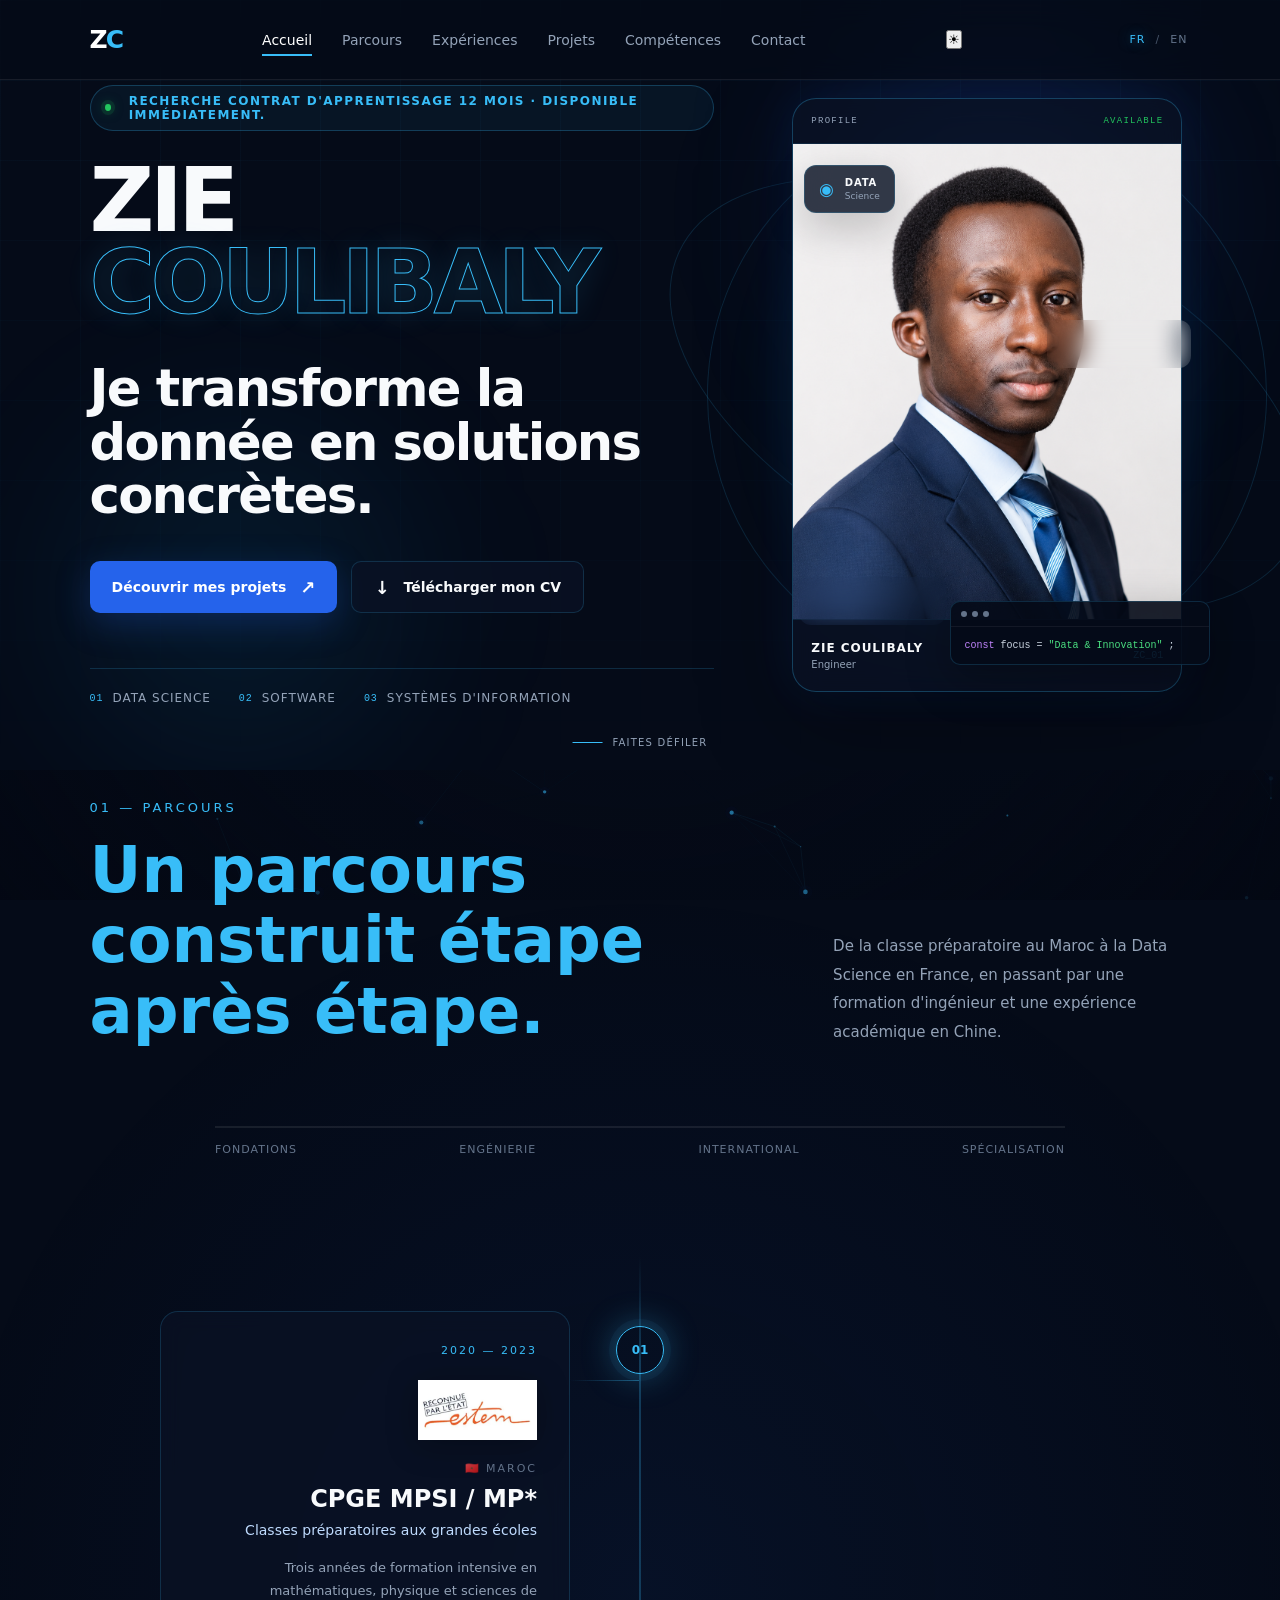
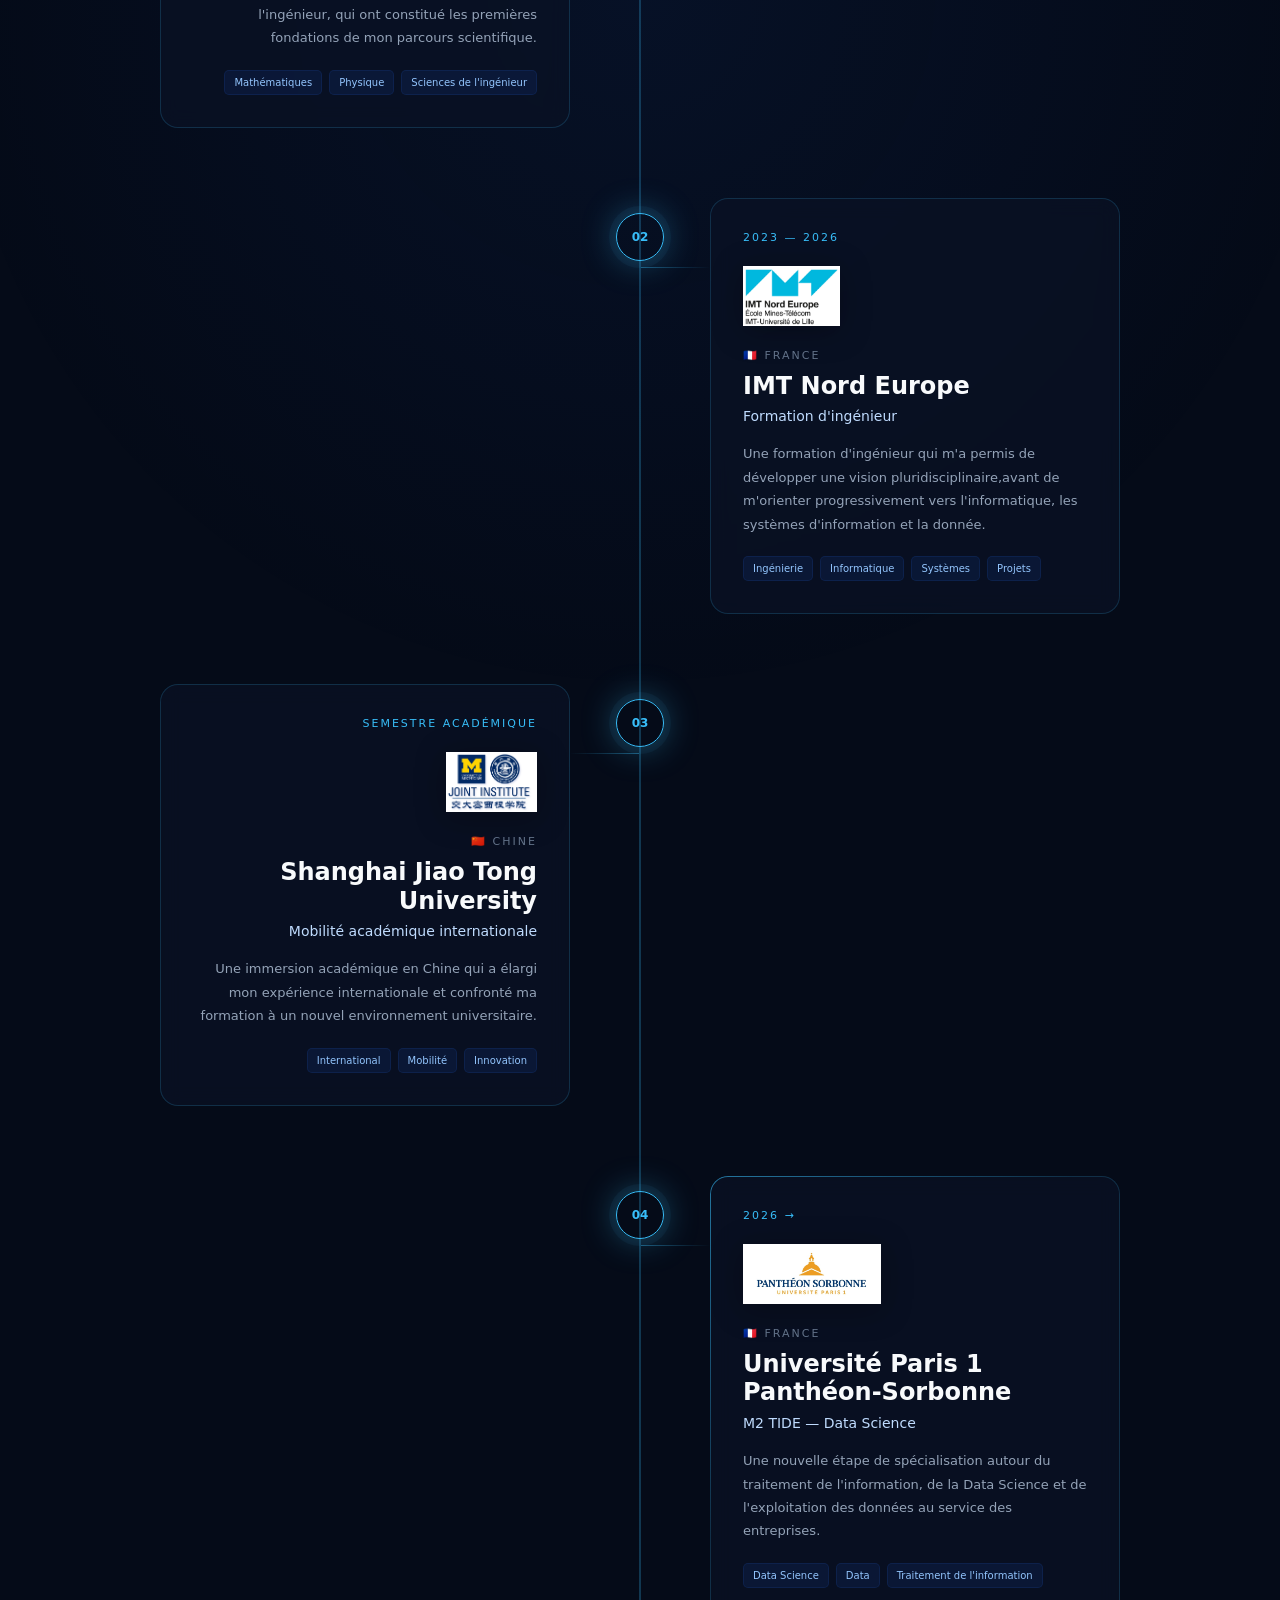
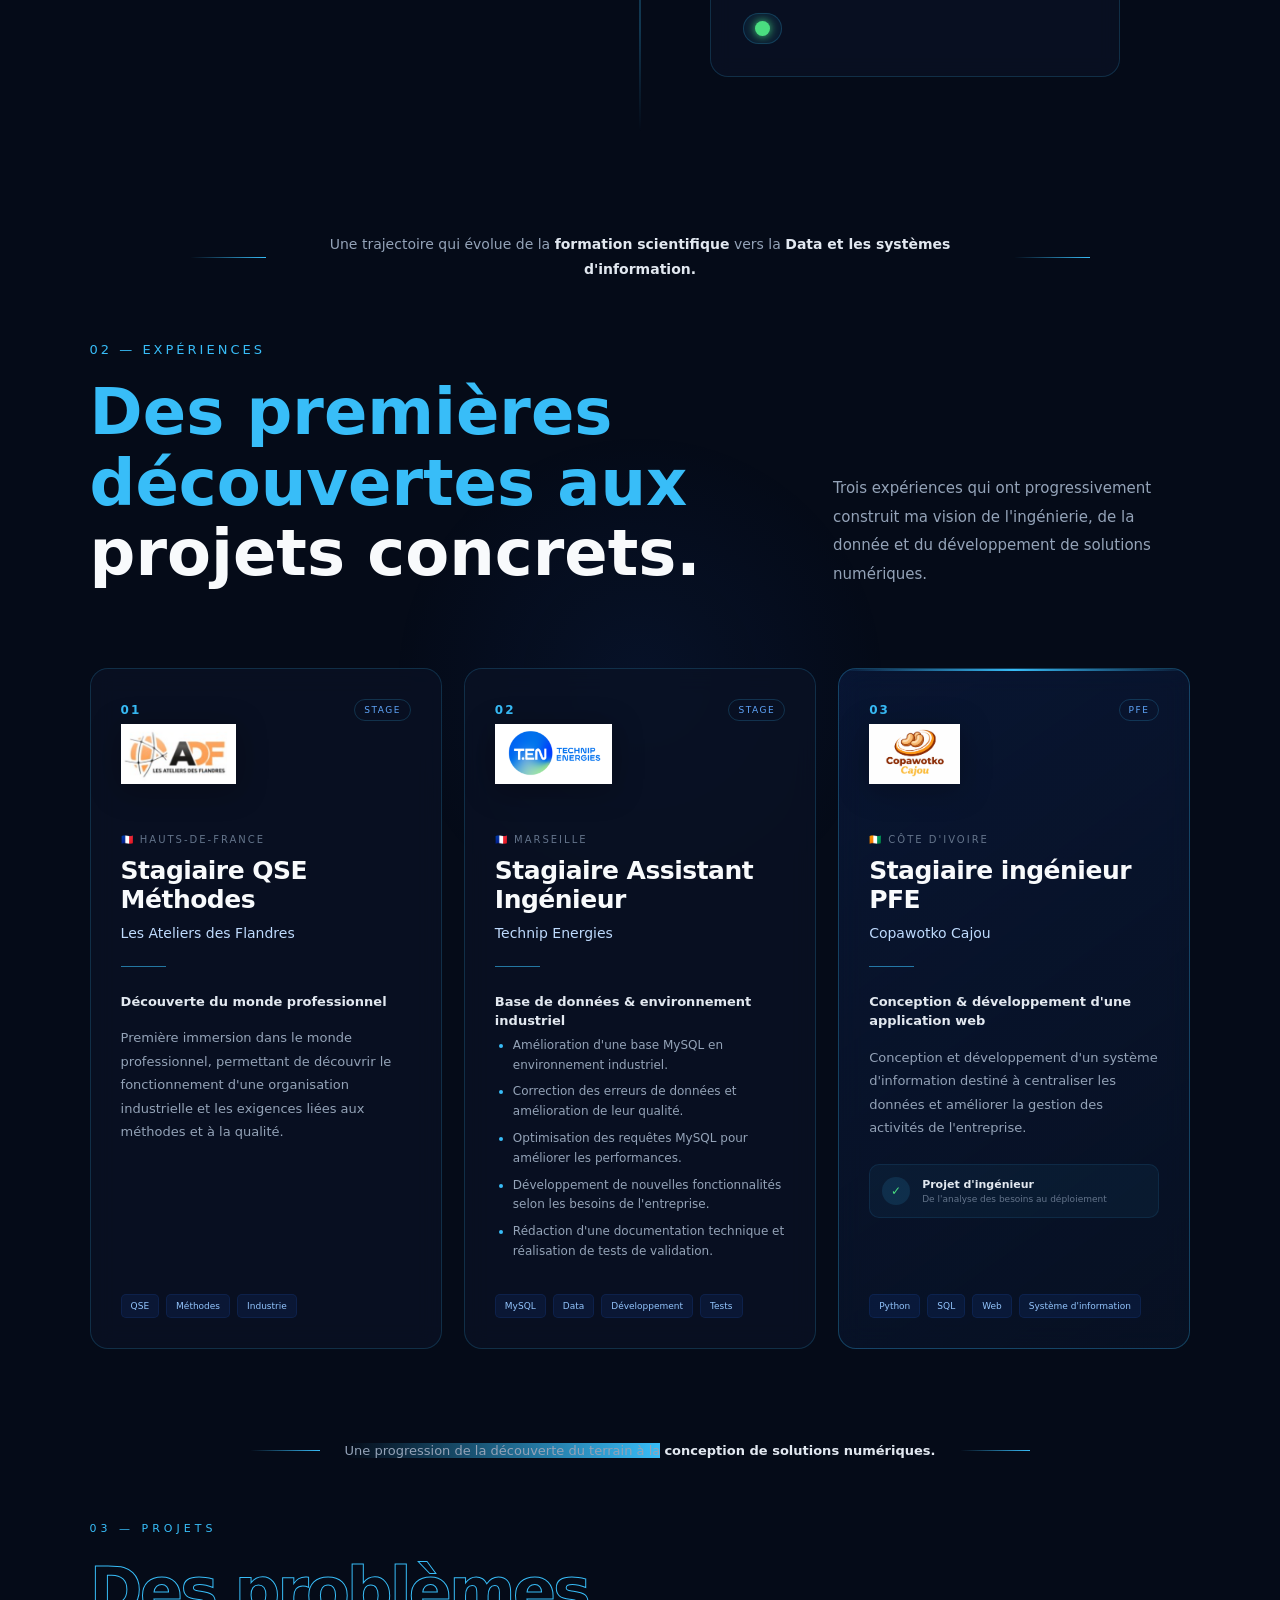
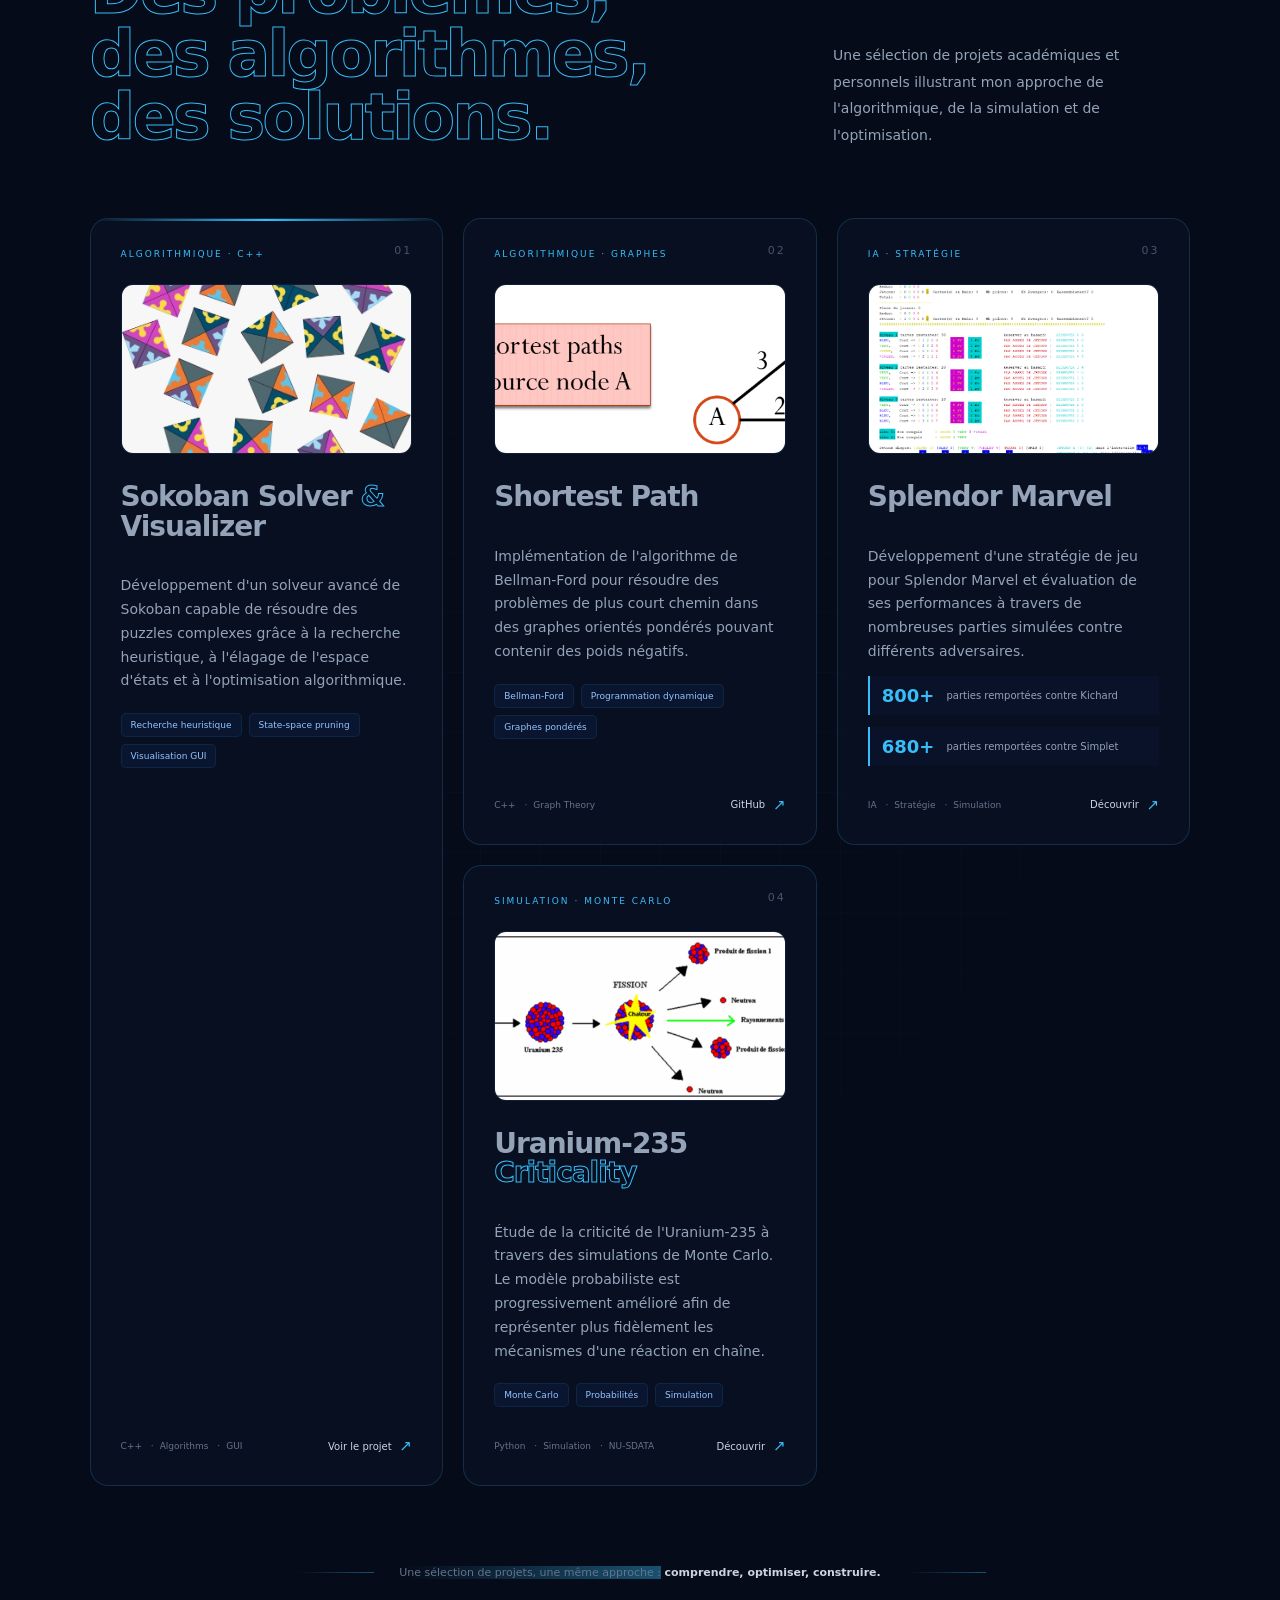
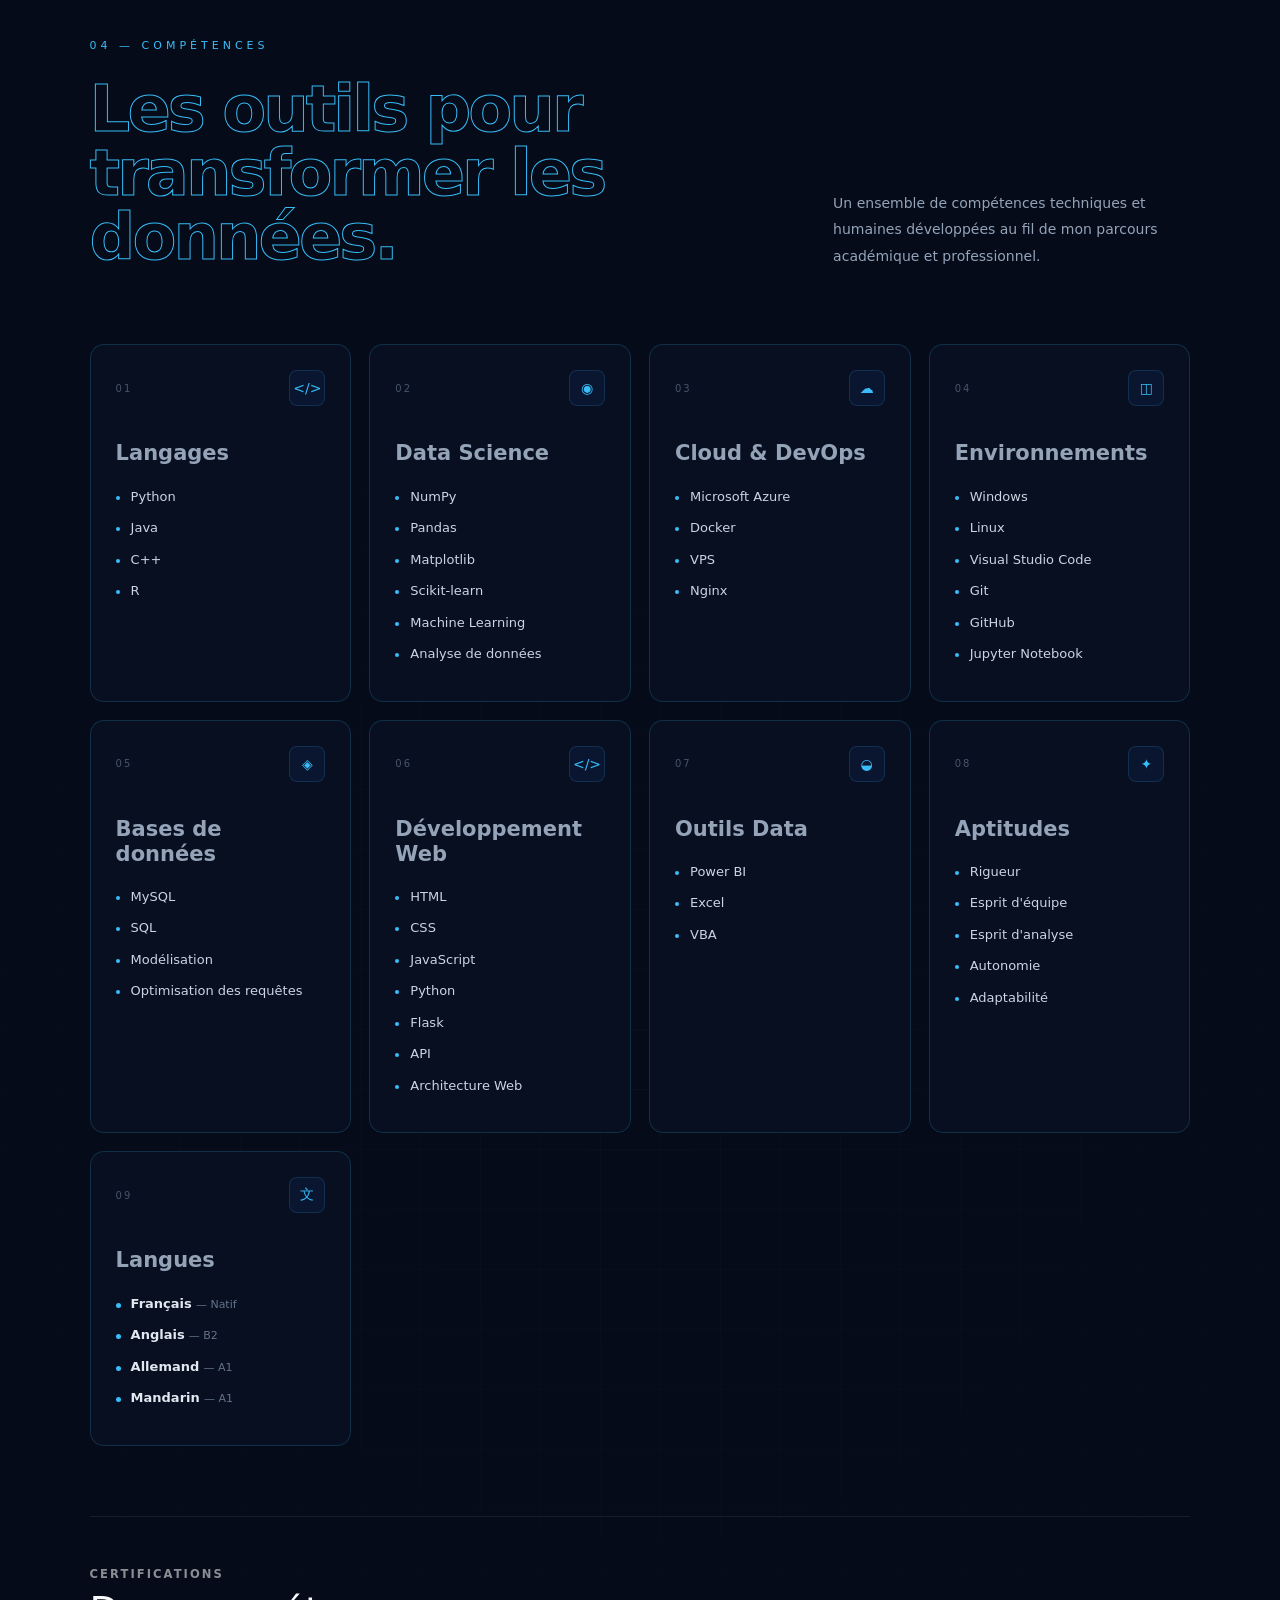
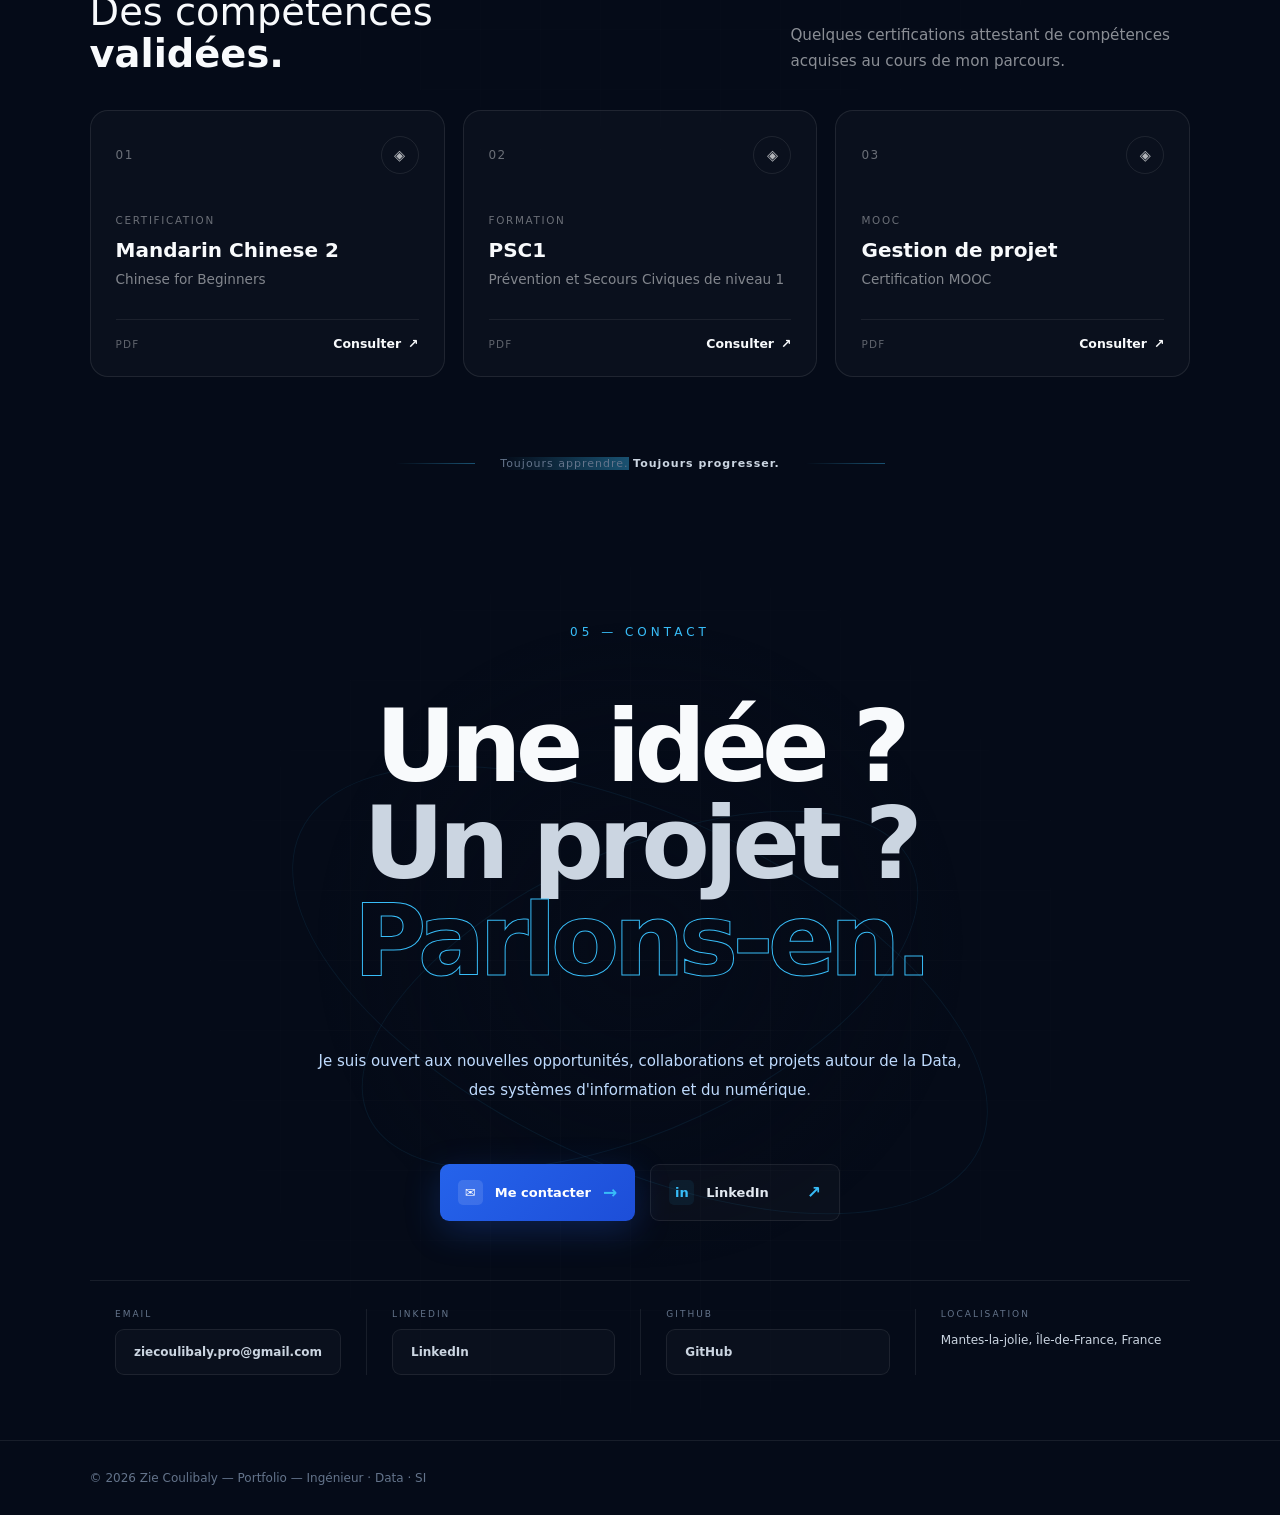
==== commit f9553ece: "Mise à jour Lilas" ====
--- a/index.html
+++ b/index.html
@@ -152,6 +152,8 @@
 
                         <a
                             href="assets/cv/CV_Zie_Coulibaly.pdf"
+                            target="_blank"
+                            rel="noopener noreferrer"
                             class="hero-new-btn hero-new-btn-secondary"
                             download
                         >
@@ -161,7 +163,7 @@
                                 data-fr="Télécharger mon CV"
                                 data-en="Download my CV"
                             >
-                                Télécharger mon CV
+                                Voir mon CV
                             </span>
                         </a>
 
@@ -238,7 +240,7 @@
 
                             <div>
                                 <strong>ZIE COULIBALY</strong>
-                                <span>Engineering Student</span>
+                                <span>Engineer</span>
                             </div>
 
                             <span class="hero-photo-code">
--- a/css/style.css
+++ b/css/style.css
@@ -33,7 +33,7 @@
     --text-main: #0f172a;
     --text-secondary: #475569;
 
-    --card-bg: rgba(255, 255, 255, 0.88);
+    --card-bg: rgba(255, 255, 255, 0.683);
     --card-border: rgba(15, 23, 42, 0.12);
 
     --accent: #0284c7;
@@ -3006,7 +3006,6 @@
 
 }
 
-
 .skills-header h2 {
 
     max-width: 800px;
@@ -3295,7 +3294,7 @@
 
     margin-bottom: 20px;
 
-    color: #f1f5f9;
+    color: var(--text-secondary);
 
     font-size: 21px;
 
@@ -4340,7 +4339,7 @@
 
     margin-top: 28px;
 
-    color: #f8fafc;
+    color: var(--text-secondary);
 
     font-size: 28px;
 
@@ -5445,7 +5444,7 @@
     height: 350px;
 
     right: 8%;
-    top: 10%;
+    top: 5%;
 
     background: rgba(37, 99, 235, 0.16);
 }
@@ -5475,13 +5474,13 @@
 
     grid-template-columns:
         minmax(0, 1fr)
-        minmax(480px, 0.85fr);
+        minmax(380px, 0.65fr);
 
     align-items: center;
 
     gap: 70px;
 
-    padding: 100px 0 80px;
+    padding: 40px 0 20px;
 }
 
 
@@ -6478,4 +6477,16 @@
         display: none;
     }
 
+}
+.timeline-card,
+.experience-card,
+.project-card,
+.skill-card {
+    background: var(--card-bg);
+    border-color: var(--card-border);
+
+    transition:
+        background 0.4s ease,
+        border-color 0.4s ease,
+        color 0.4s ease;
 }
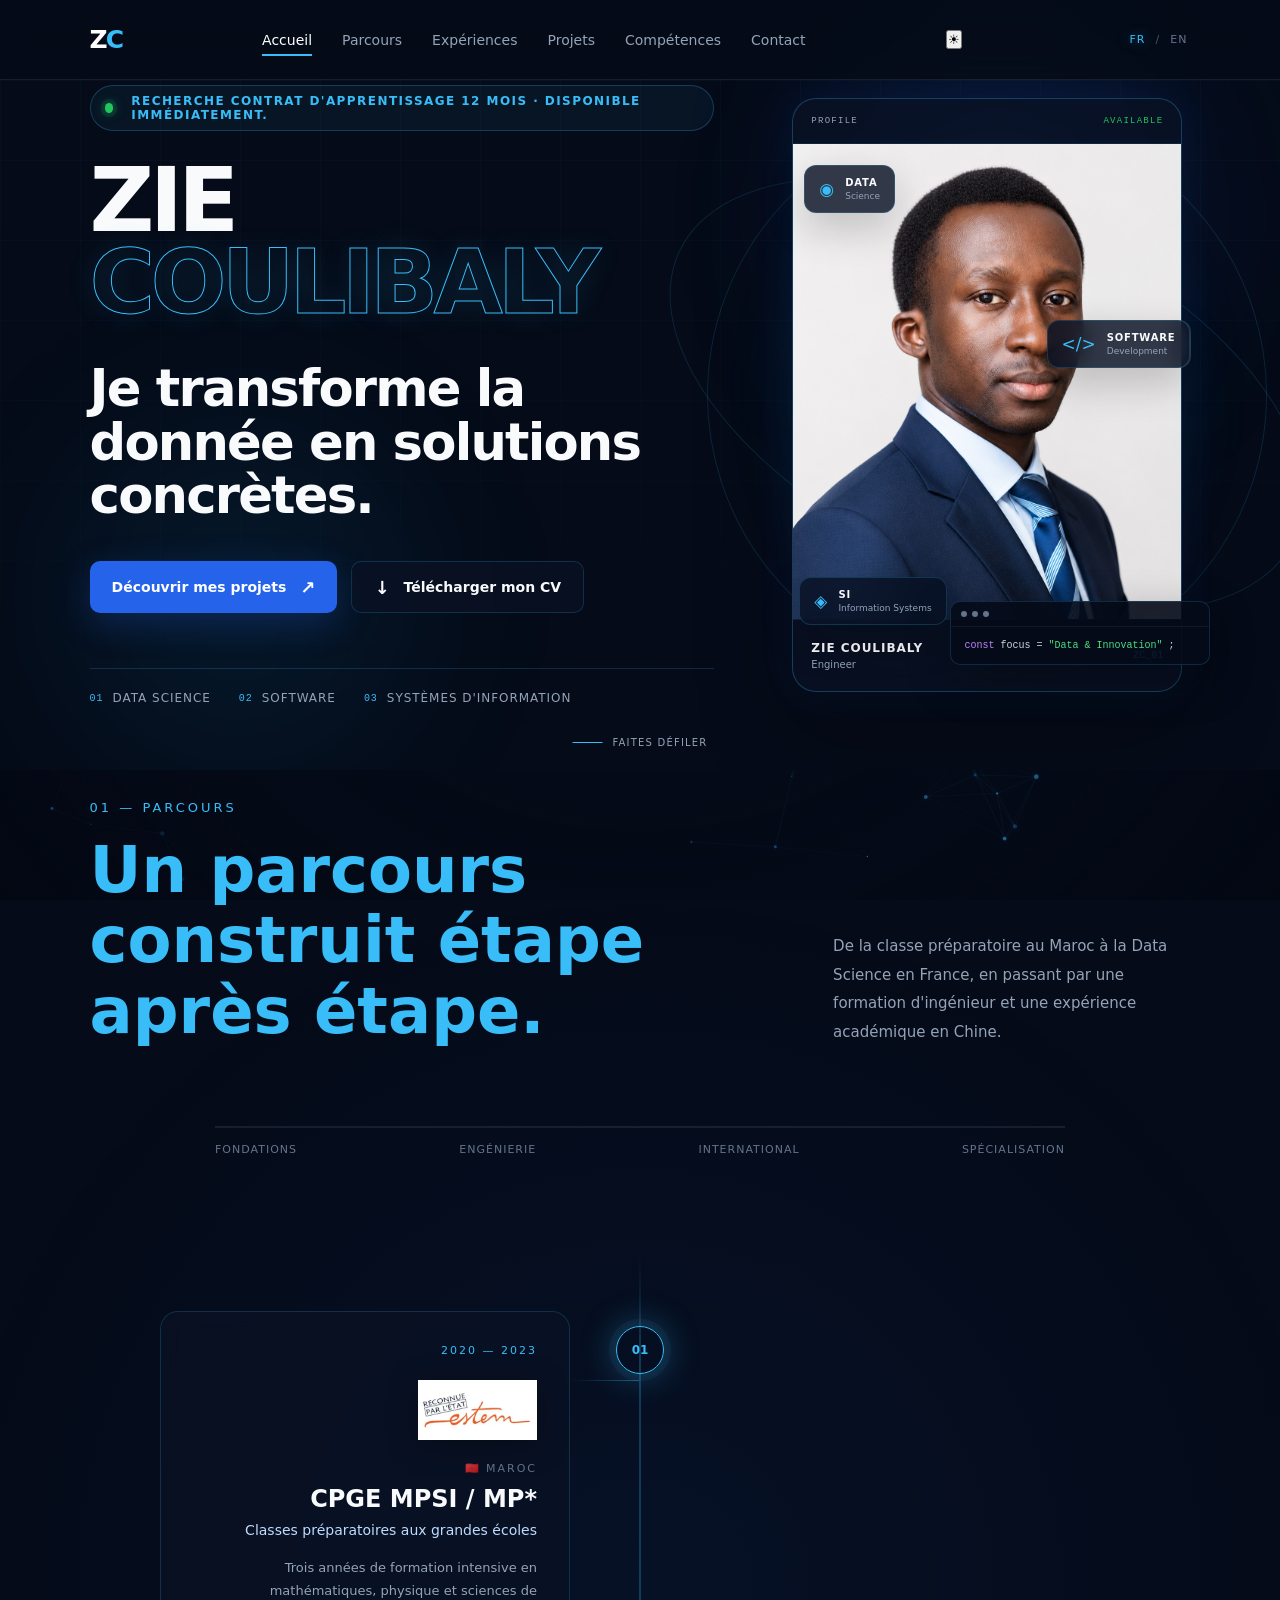
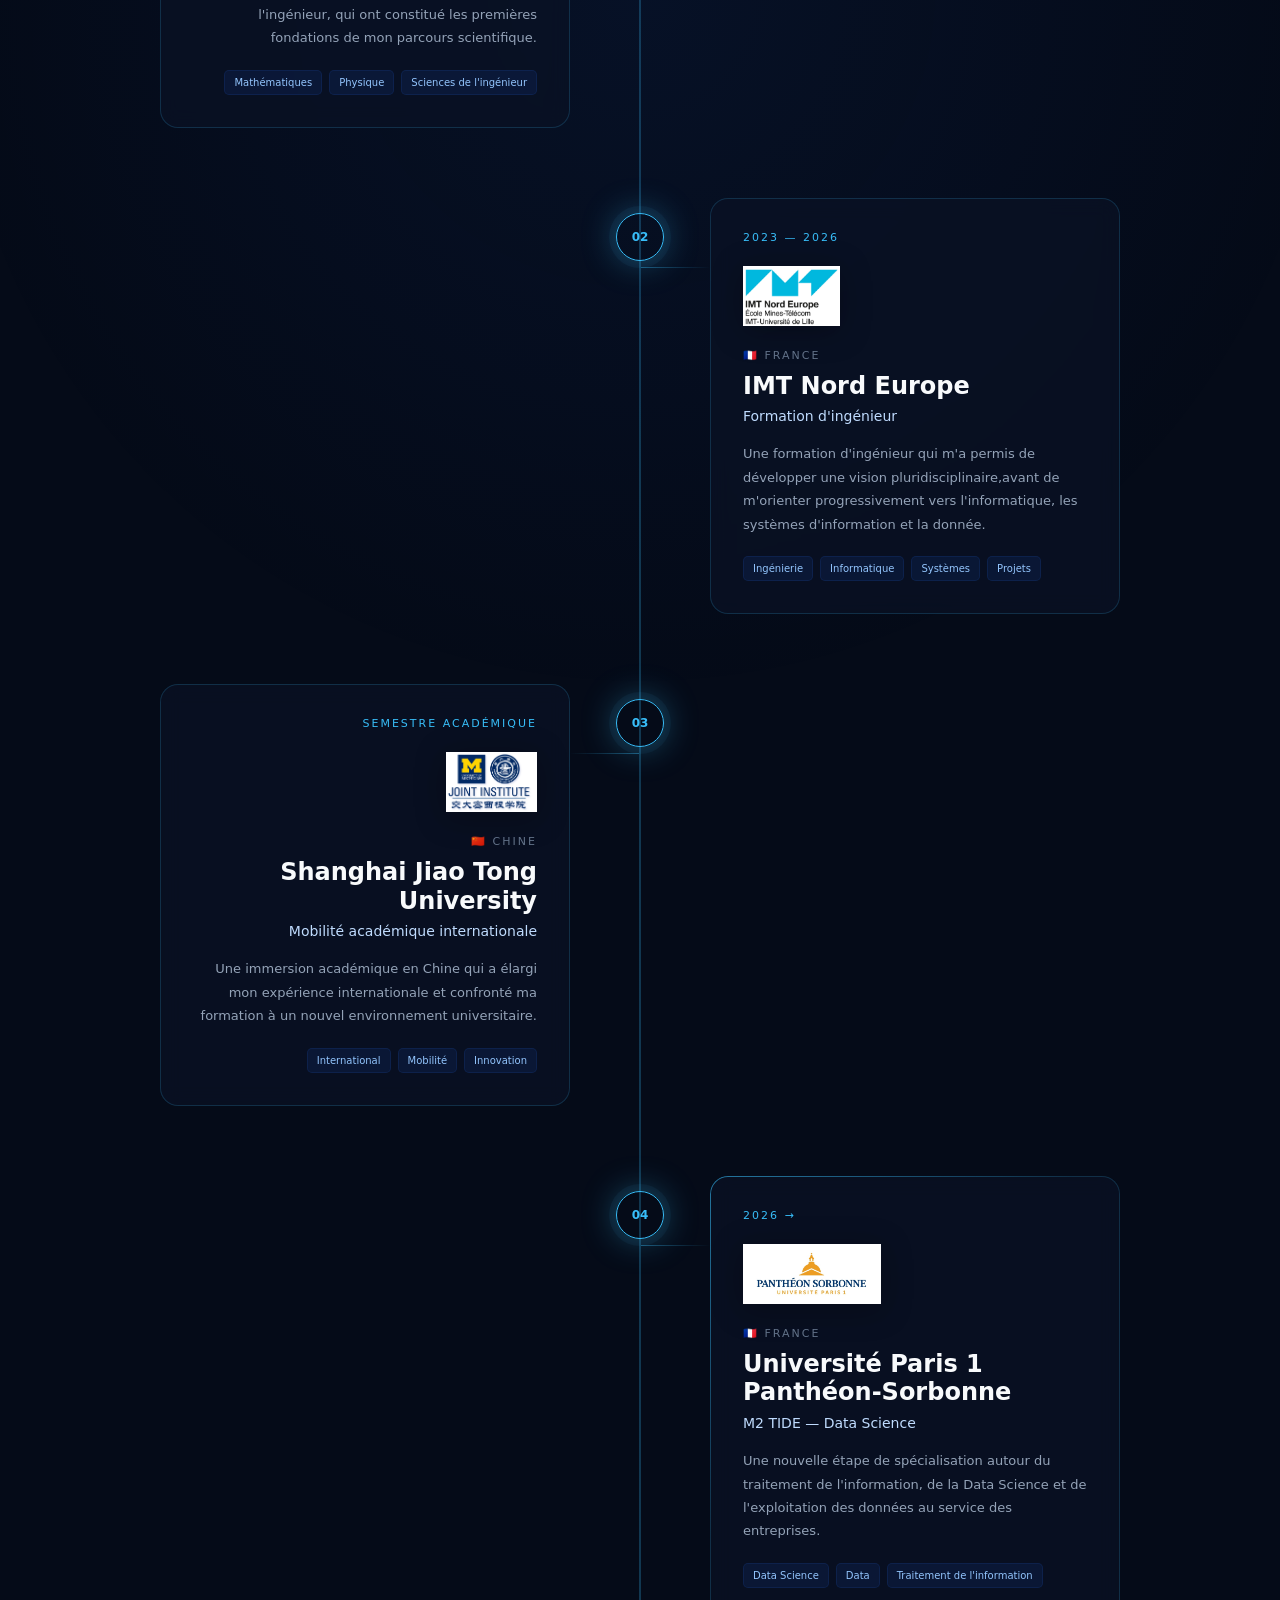
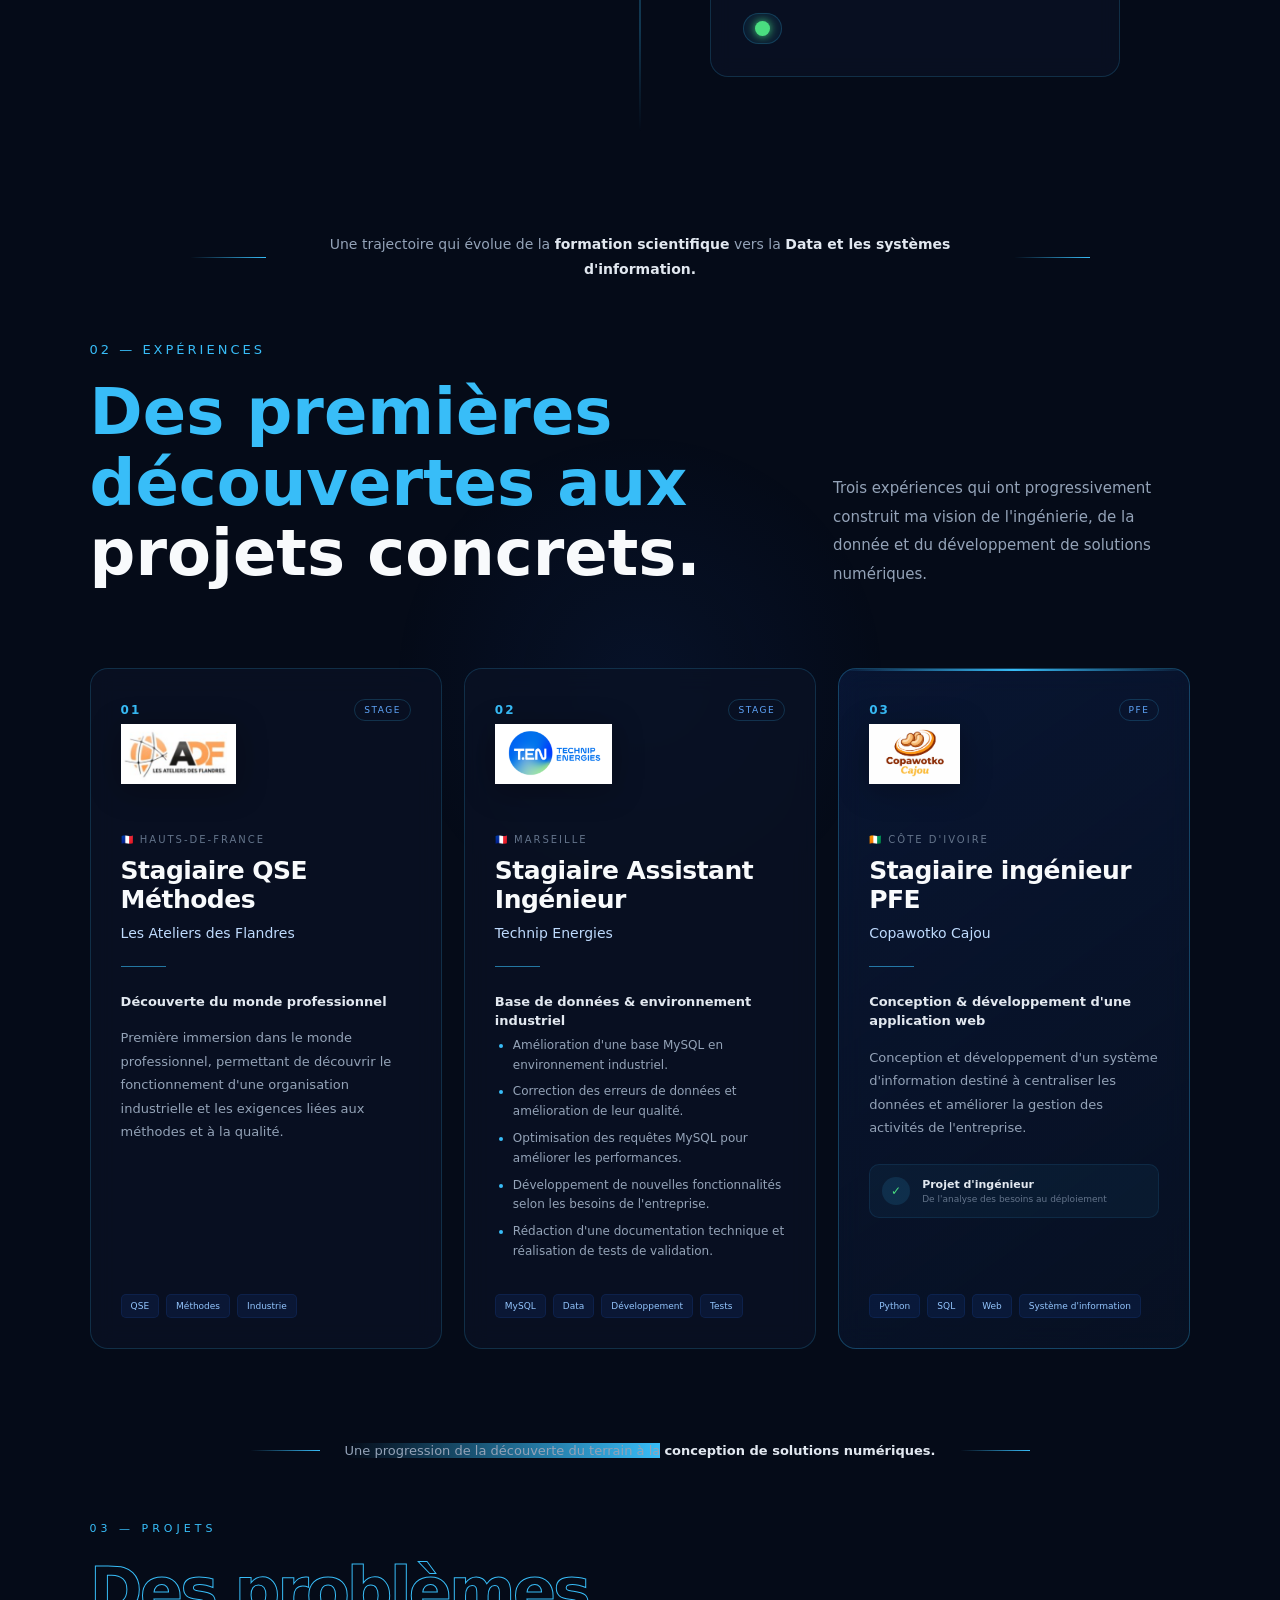
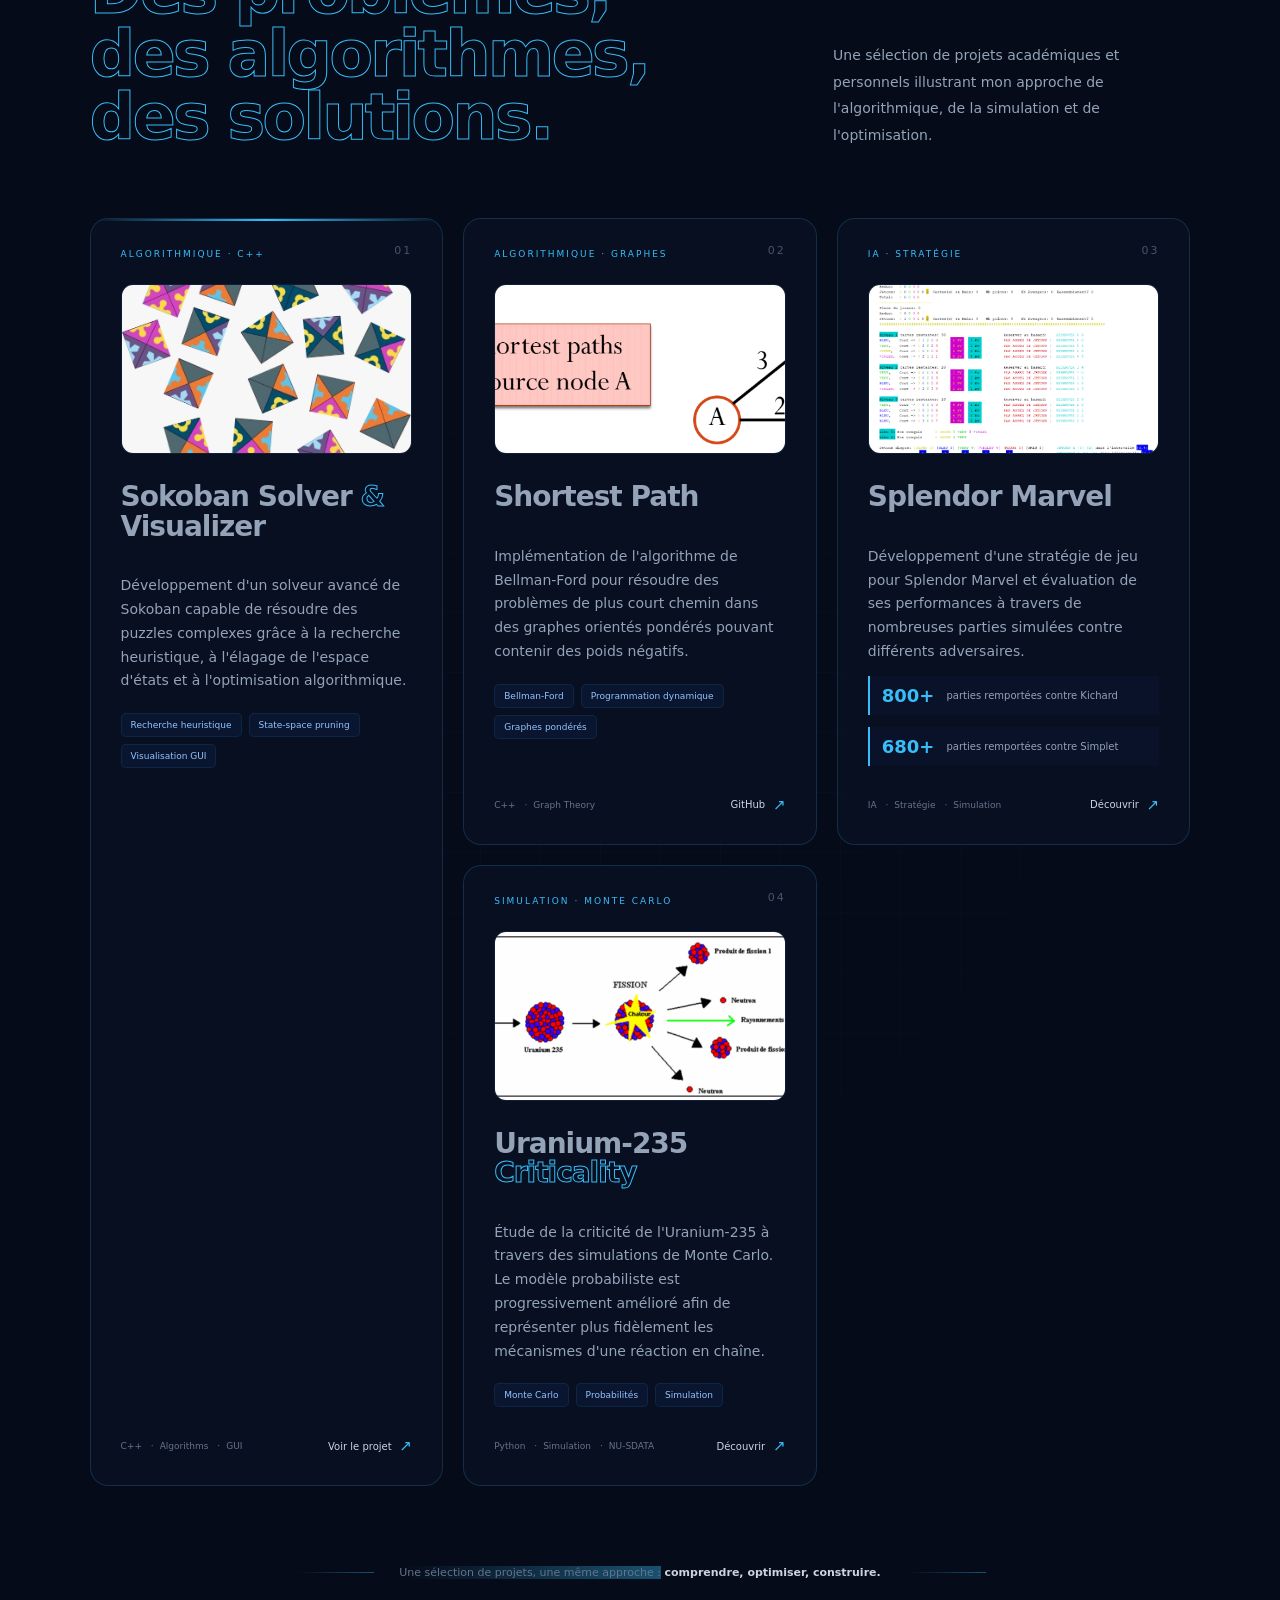
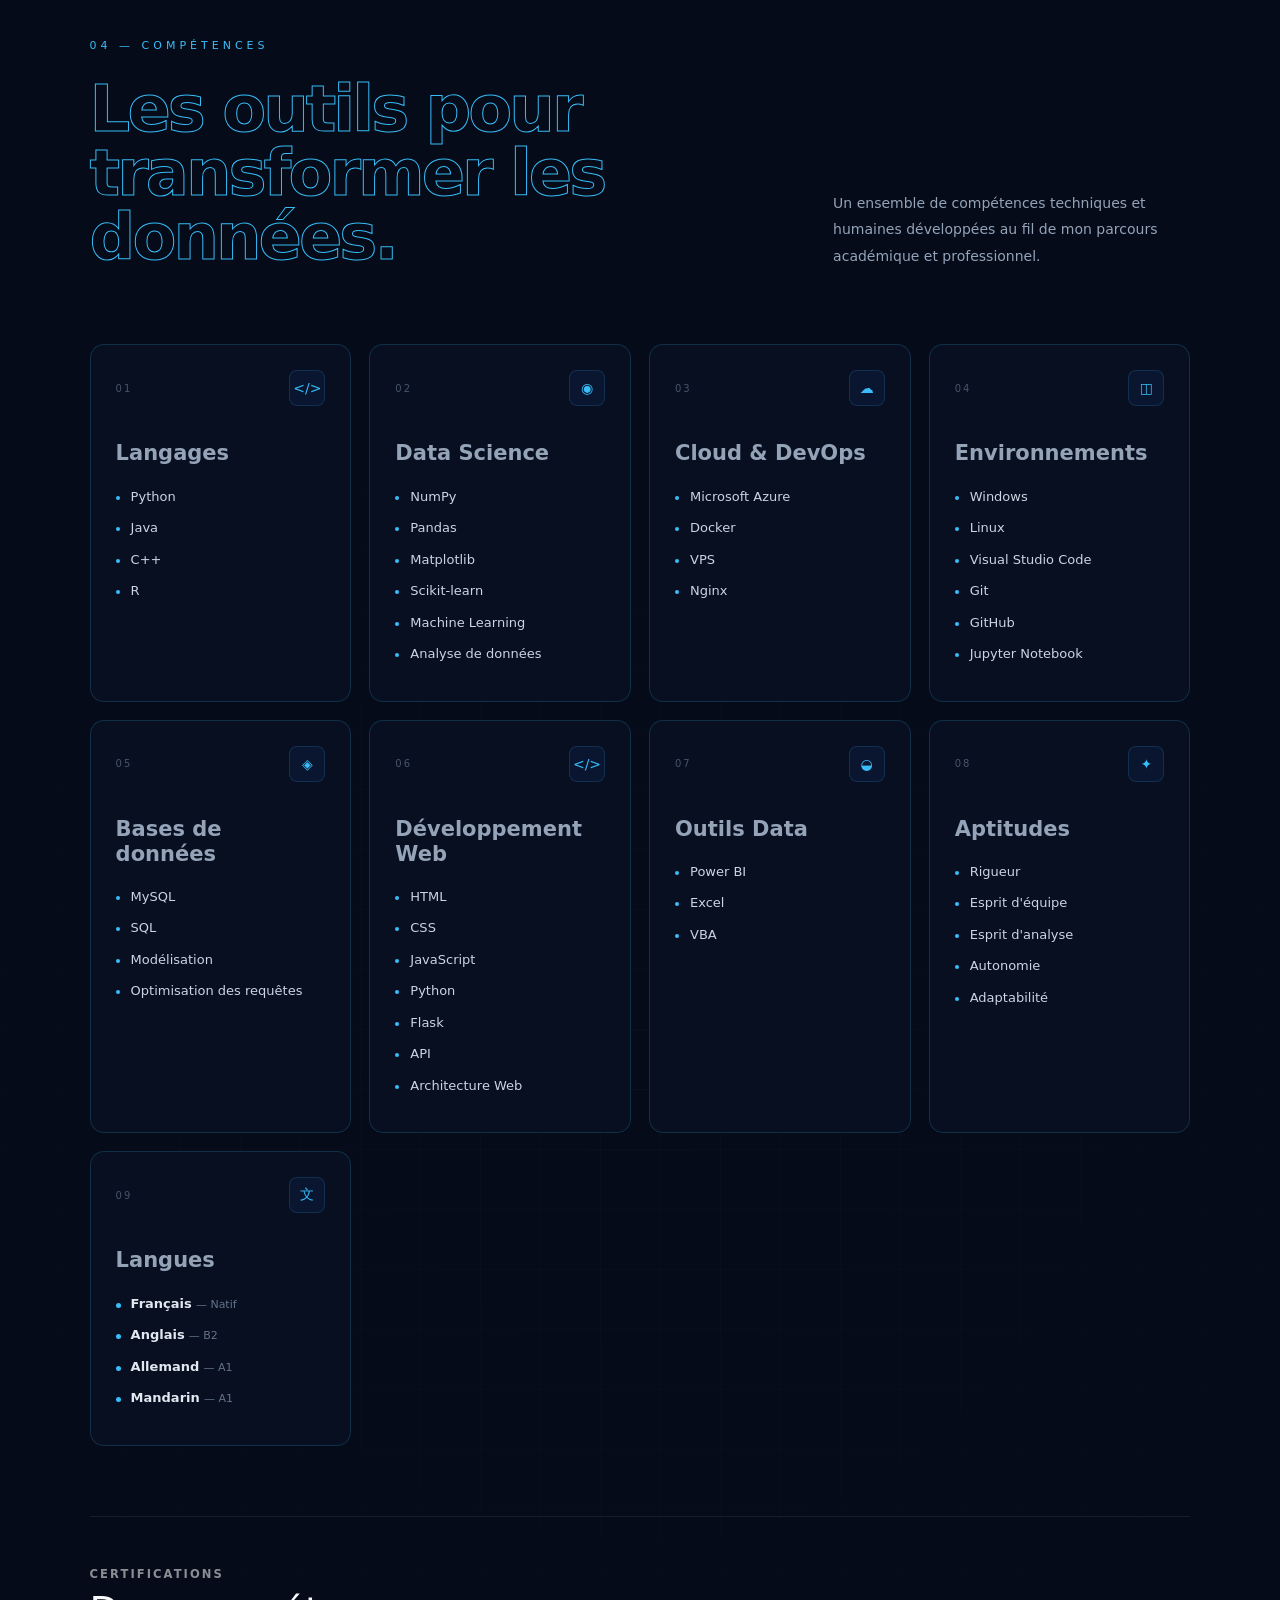
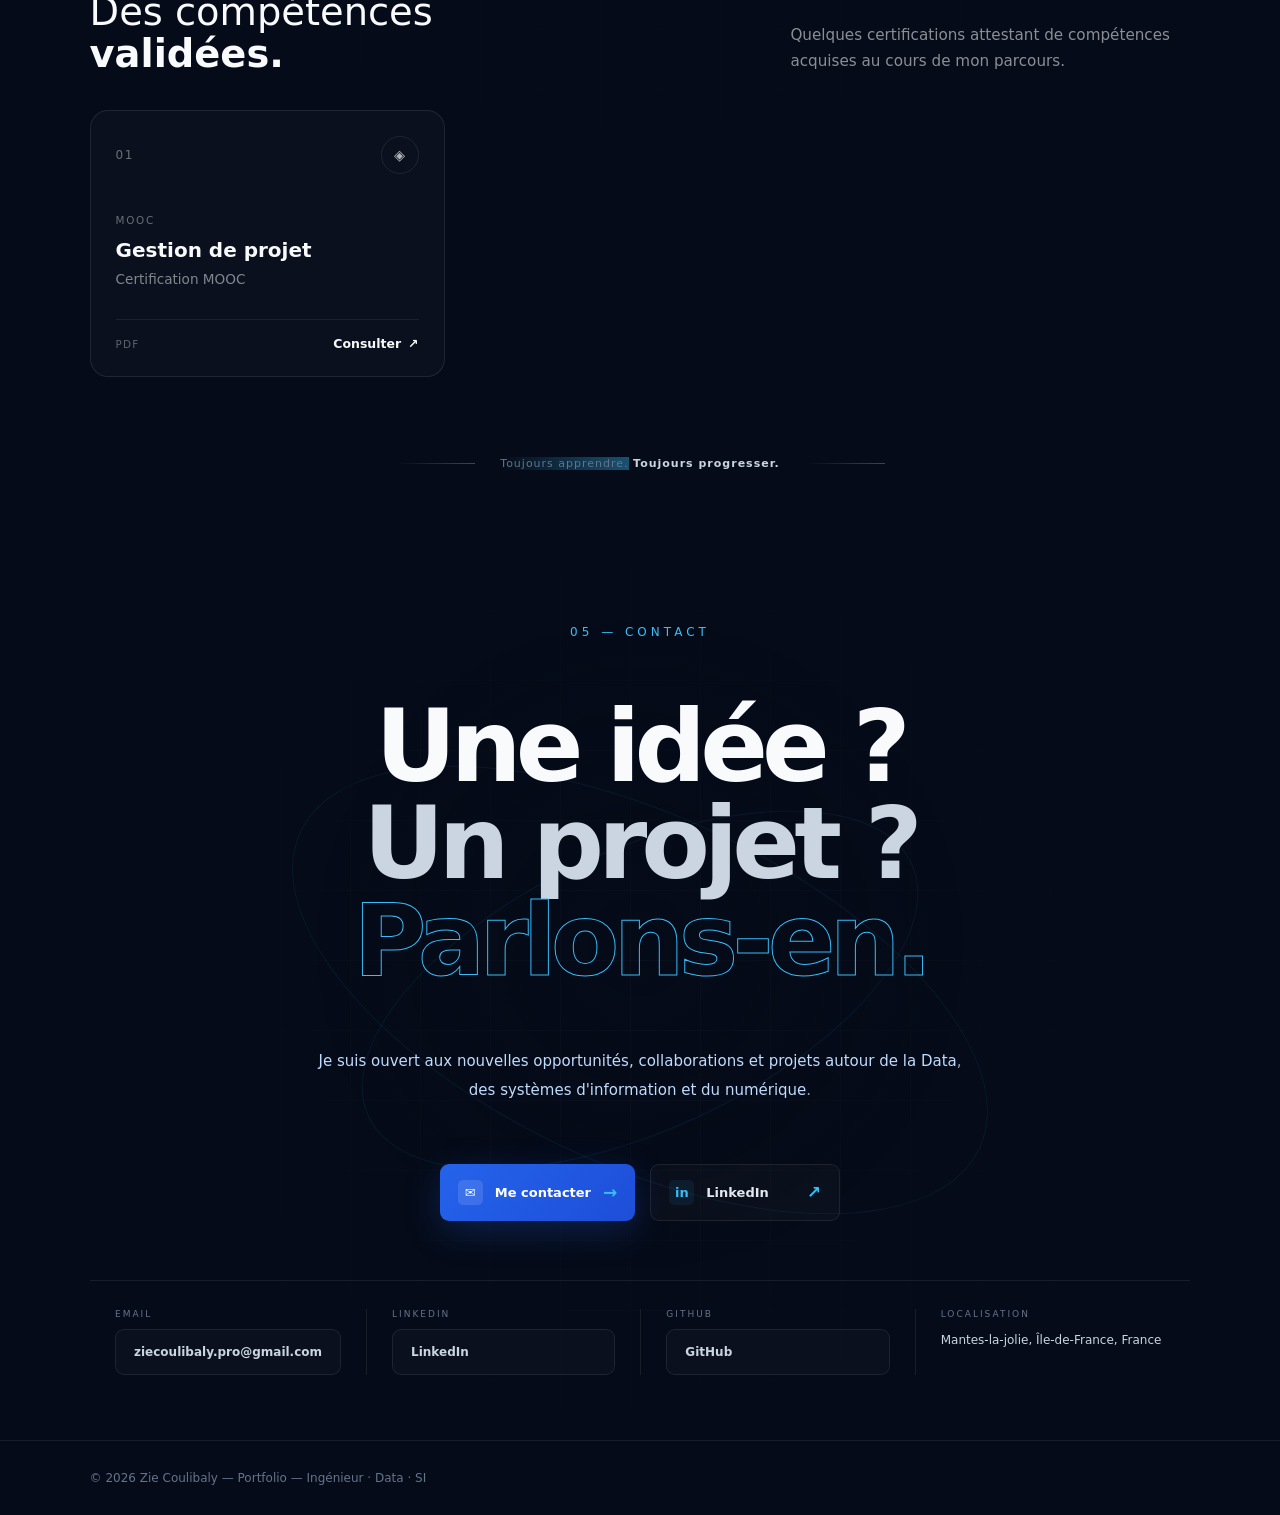
==== commit 78662f5a: "Mise à jour Lilas" ====
--- a/index.html
+++ b/index.html
@@ -2082,7 +2082,6 @@
 
                     <div class="certifications-grid">
 
-
                         <!-- =========================================
                             CERTIFICATION 01
                         ========================================== -->
@@ -2093,140 +2092,6 @@
 
                                 <span class="certification-number">
                                     01
-                                </span>
-
-                                <span class="certification-icon">
-                                    ◈
-                                </span>
-
-                            </div>
-
-
-                            <div class="certification-content">
-
-                                <span class="certification-type"
-                                    data-fr="CERTIFICATION"
-                                    data-en="CERTIFICATION">
-                                    CERTIFICATION
-                                </span>
-
-                                <h4>
-                                    Mandarin Chinese 2
-                                </h4>
-
-                                <p
-                                    data-fr="Chinese for Beginners"
-                                    data-en="Chinese for Beginners">
-                                    Chinese for Beginners
-                                </p>
-
-                            </div>
-
-
-                            <div class="certification-footer">
-
-                                <span class="certification-format">
-                                    PDF
-                                </span>
-
-                                <a
-                                    href="assets/documents/mandarin-chinese-2.pdf"
-                                    target="_blank"
-                                    rel="noopener noreferrer"
-                                    class="certification-link"
-                                >
-                                    <span
-                                        data-fr="Consulter"
-                                        data-en="View certificate">
-                                        Consulter
-                                    </span>
-
-                                    <span>↗</span>
-                                </a>
-
-                            </div>
-
-                        </article>
-
-
-
-                        <!-- =========================================
-                            CERTIFICATION 02
-                        ========================================== -->
-
-                        <article class="certification-card">
-
-                            <div class="certification-top">
-
-                                <span class="certification-number">
-                                    02
-                                </span>
-
-                                <span class="certification-icon">
-                                    ◈
-                                </span>
-
-                            </div>
-
-
-                            <div class="certification-content">
-
-                                <span class="certification-type"
-                                    data-fr="FORMATION"
-                                    data-en="TRAINING">
-                                    FORMATION
-                                </span>
-
-                                <h4>
-                                    PSC1
-                                </h4>
-
-                                <p
-                                    data-fr="Prévention et Secours Civiques de niveau 1"
-                                    data-en="Level 1 Civic First Aid">
-                                    Prévention et Secours Civiques de niveau 1
-                                </p>
-
-                            </div>
-
-
-                            <div class="certification-footer">
-
-                                <span class="certification-format">
-                                    PDF
-                                </span>
-
-                                <a
-                                    href="assets/documents/psc1.pdf"
-                                    target="_blank"
-                                    rel="noopener noreferrer"
-                                    class="certification-link"
-                                >
-                                    <span
-                                        data-fr="Consulter"
-                                        data-en="View certificate">
-                                        Consulter
-                                    </span>
-
-                                    <span>↗</span>
-                                </a>
-
-                            </div>
-
-                        </article>
-
-
-
-                        <!-- =========================================
-                            CERTIFICATION 03
-                        ========================================== -->
-
-                        <article class="certification-card">
-
-                            <div class="certification-top">
-
-                                <span class="certification-number">
-                                    03
                                 </span>
 
                                 <span class="certification-icon">
--- a/css/style.css
+++ b/css/style.css
@@ -39,7 +39,7 @@
     --accent: #0284c7;
     --accent-blue: #2563eb;
 
-    --nav-bg: rgba(255, 255, 255, 0.88);
+    --nav-bg: rgba(214, 207, 207, 0.651);
 }
 
 /* =========================================================
@@ -99,7 +99,7 @@
 
     z-index: 1000;
 
-    background: rgba(5, 11, 24, 0.65);
+    background: var(--nav-bg);
 
     backdrop-filter: blur(15px);
 
@@ -5529,8 +5529,8 @@
 
 
 .status-dot {
-    width: 7px;
-    height: 7px;
+    width: 10px;
+    height: 10px;
 
     border-radius: 50%;
 
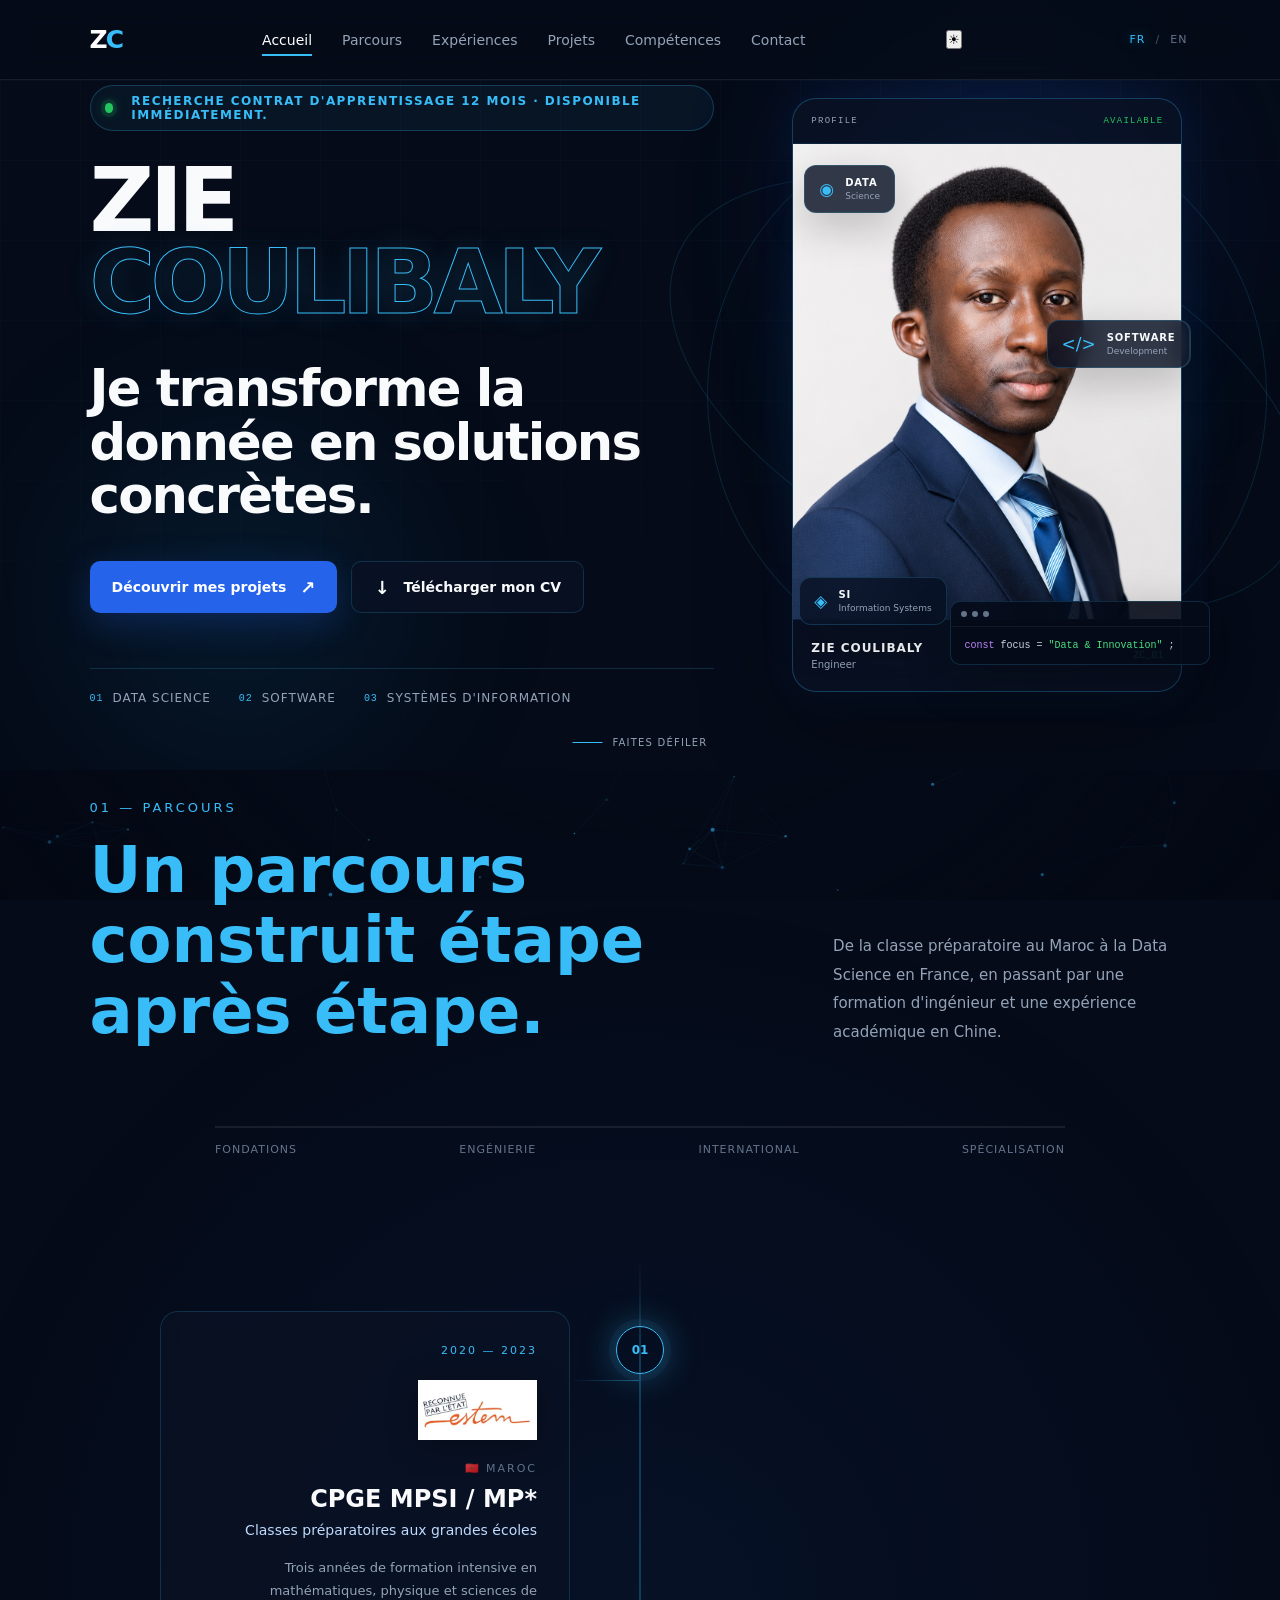
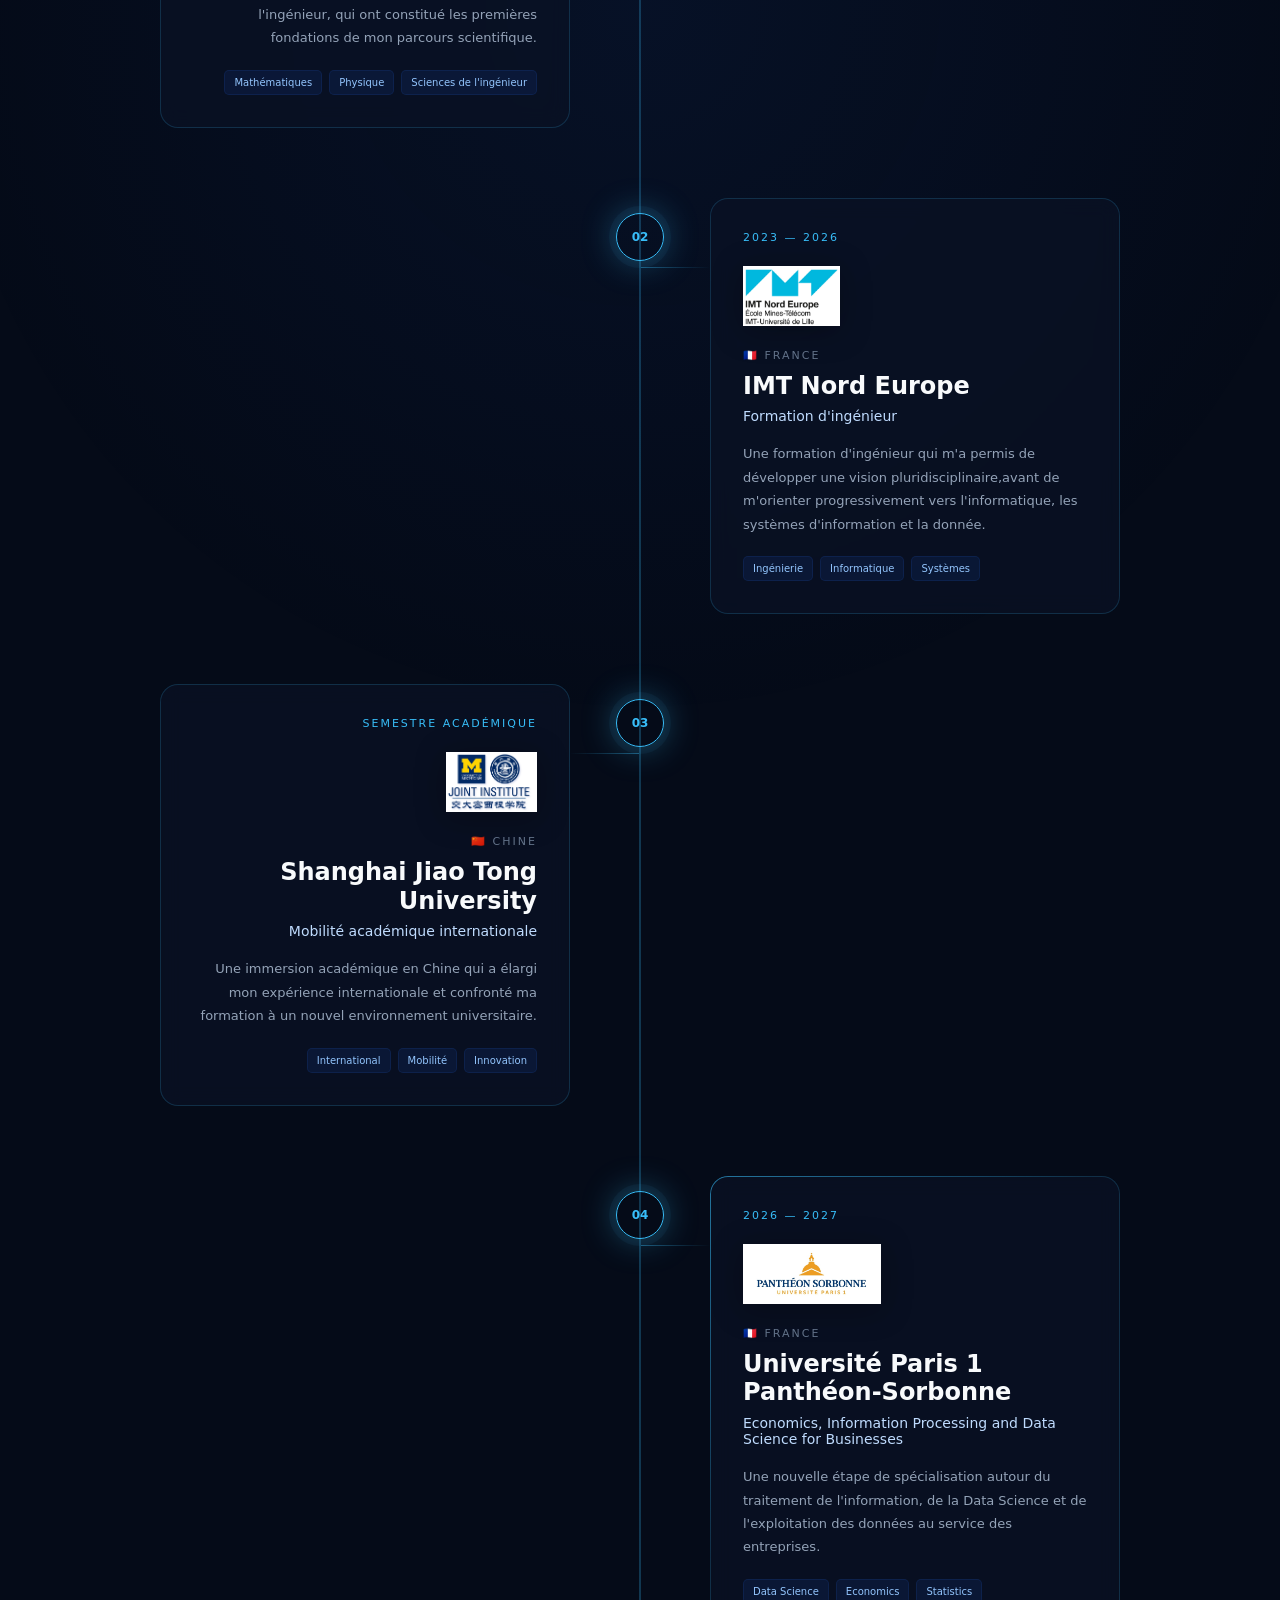
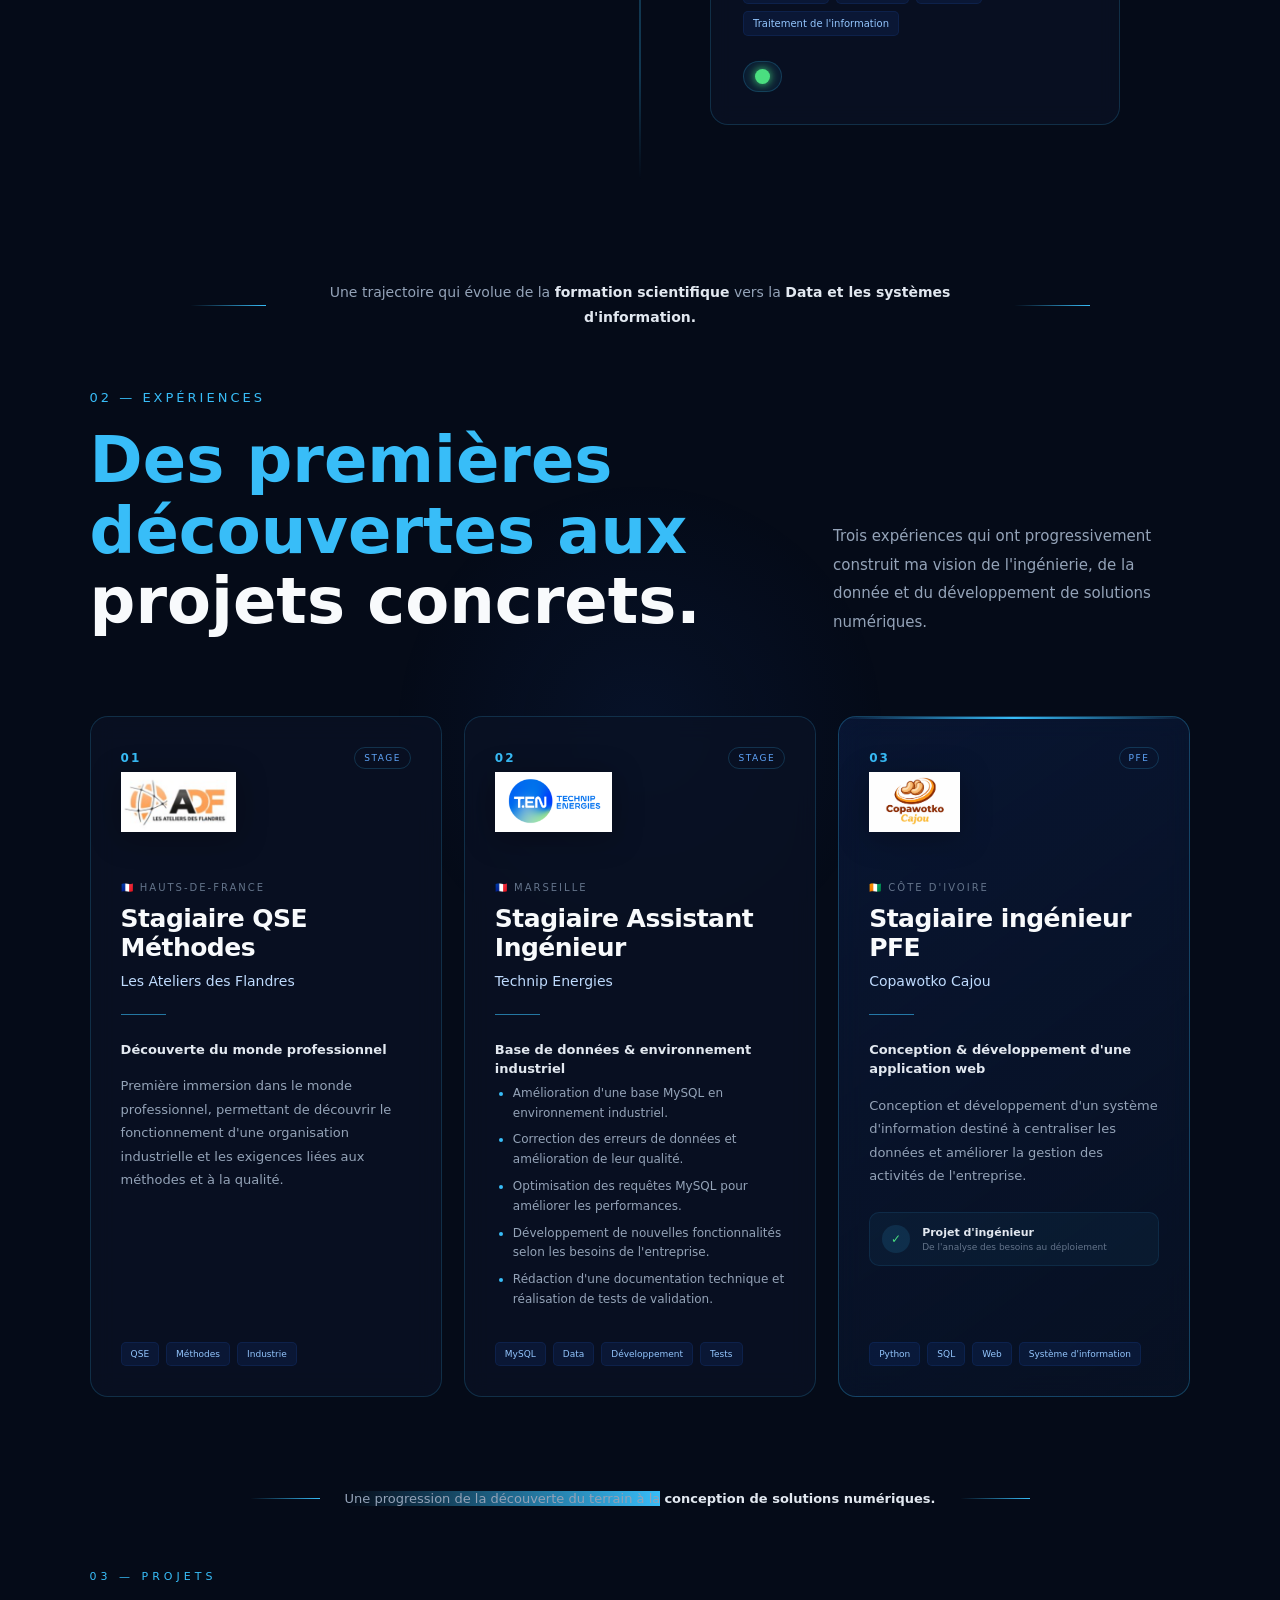
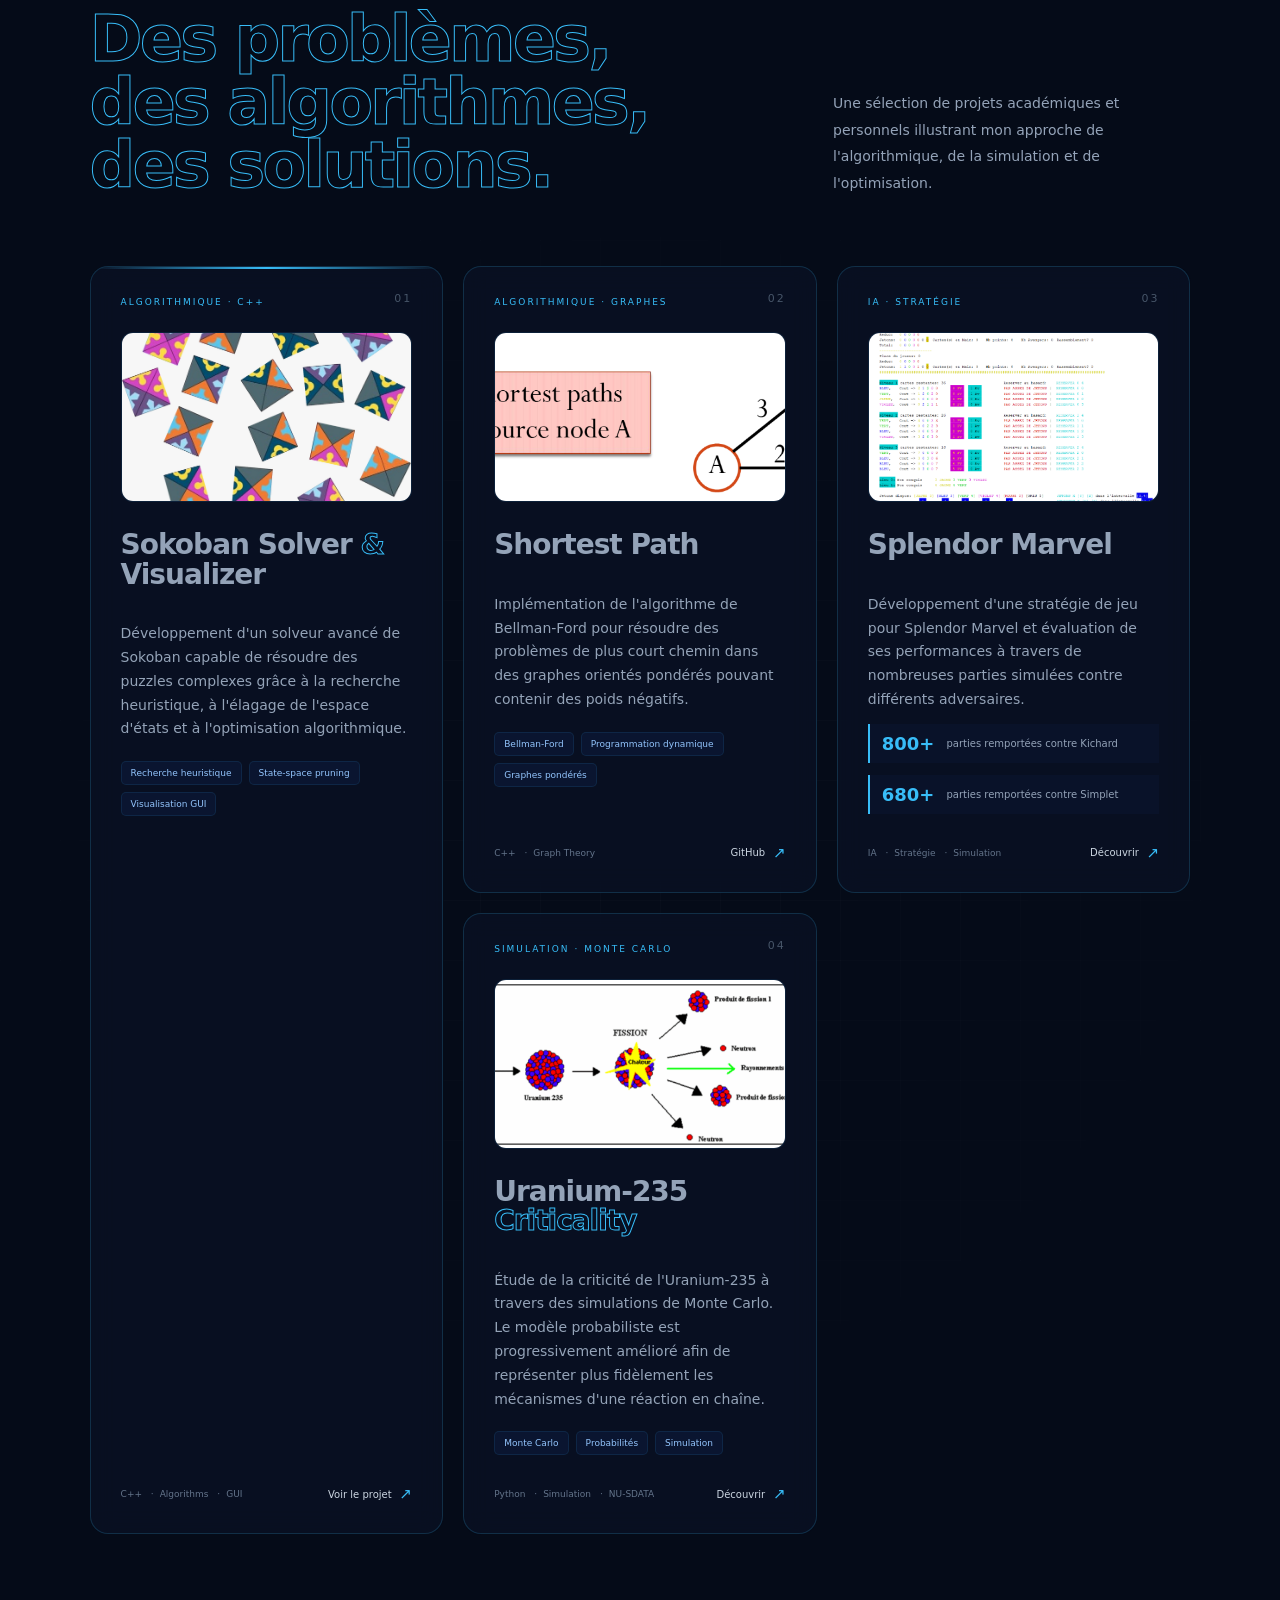
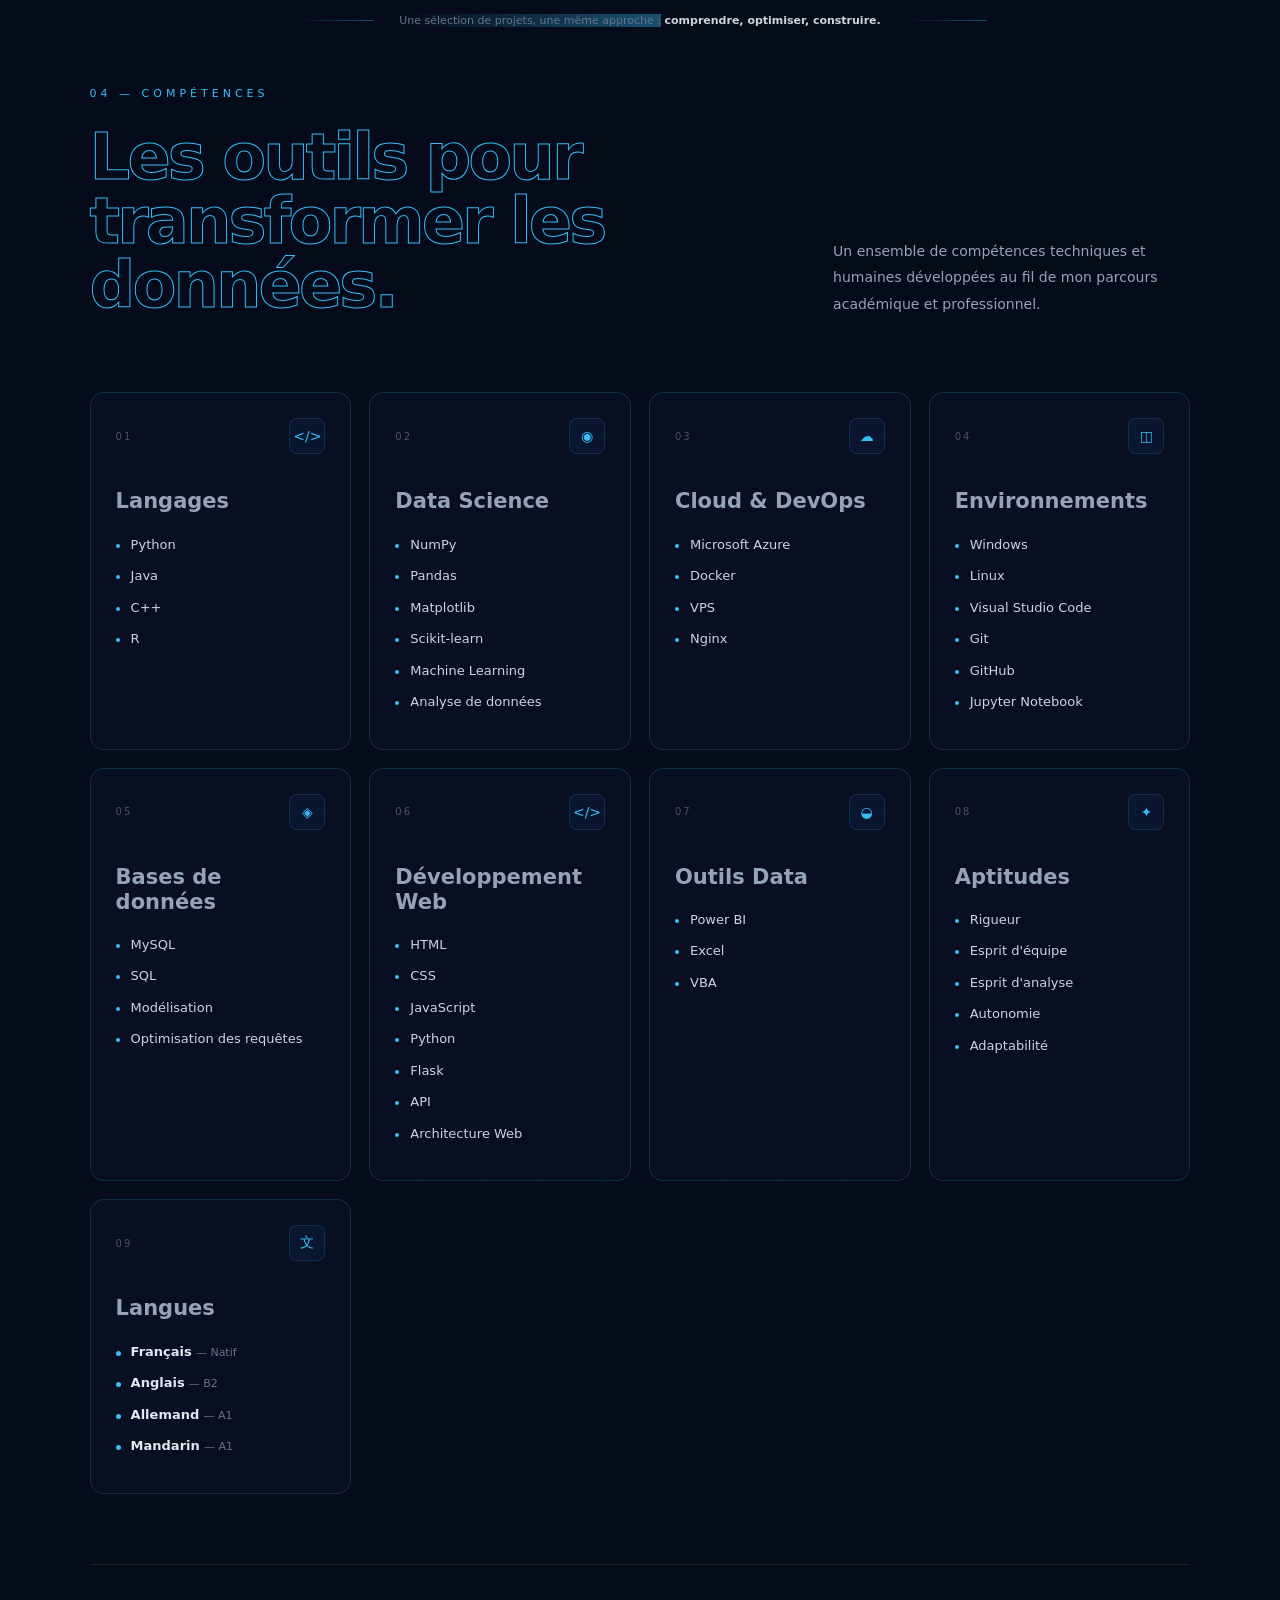
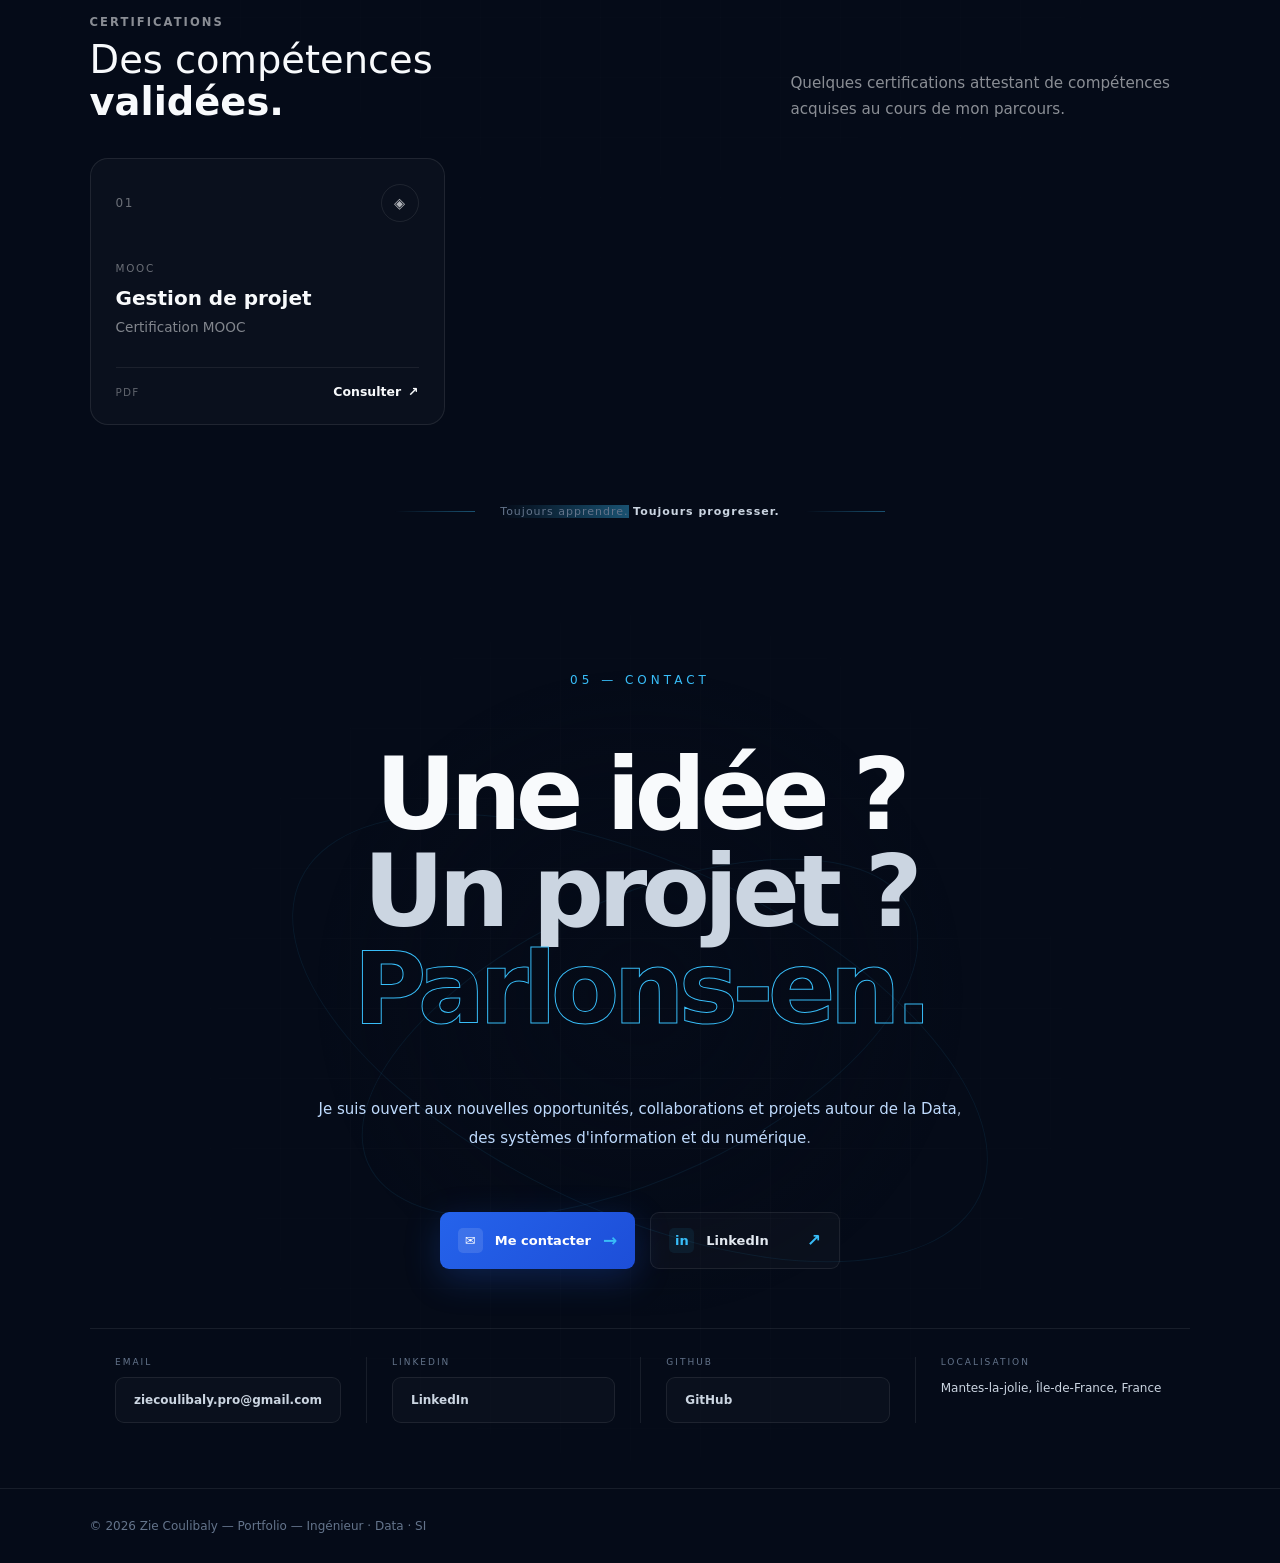
==== commit a0aedb52: "Mise à jour Lilas" ====
--- a/index.html
+++ b/index.html
@@ -522,7 +522,6 @@
                             <span data-fr="Ingénierie" data-en="Engineering">Ingénierie</span>
                             <span data-fr="Informatique" data-en="Computer Science">Informatique</span>
                             <span data-fr="Systèmes" data-en="Systems">Systèmes</span>
-                            <span data-fr="Projets" data-en="Projects">Projets</span>
 
                         </div>
 
@@ -612,7 +611,7 @@
                     <div class="timeline-card current-card">
 
                         <div class="timeline-year">
-                            2026 →
+                            2026 — 2027
                         </div>
 
                         <div class="timeline-logo">
@@ -633,8 +632,8 @@
                             Panthéon-Sorbonne
                         </h3>
 
-                        <p class="timeline-subtitle" data-fr="M2 TIDE — Data Science" data-en="M2 Information Processing and Data Science for Businesses">
-                            M2 TIDE — Data Science 
+                        <p class="timeline-subtitle" data-fr="Economics, Information Processing and Data Science for Businesses" data-en="M2 Information Processing and Data Science for Businesses">
+                            M2 TIDE — Economics, Information Processing and Data Science for Businesses 
                         </p>
 
                         <p class="timeline-description" data-fr="Une nouvelle étape de spécialisation autour
@@ -648,7 +647,8 @@
                         <div class="timeline-tags">
 
                             <span data-fr="Data Science" data-en="Data Science">Data Science</span>
-                            <span data-fr="Data" data-en="Data">Data</span>
+                            <span data-fr="Economics" data-en="Economics">Economics</span>
+                            <span data-fr="Statistics" data-en="Statistics">Statistics</span>
                             <span data-fr="Traitement de l'information" data-en="Information Processing">Traitement de l'information</span>
 
                         </div>
@@ -2149,7 +2149,6 @@
 
                         </article>
 
-
                     </div>
 
                 </div>
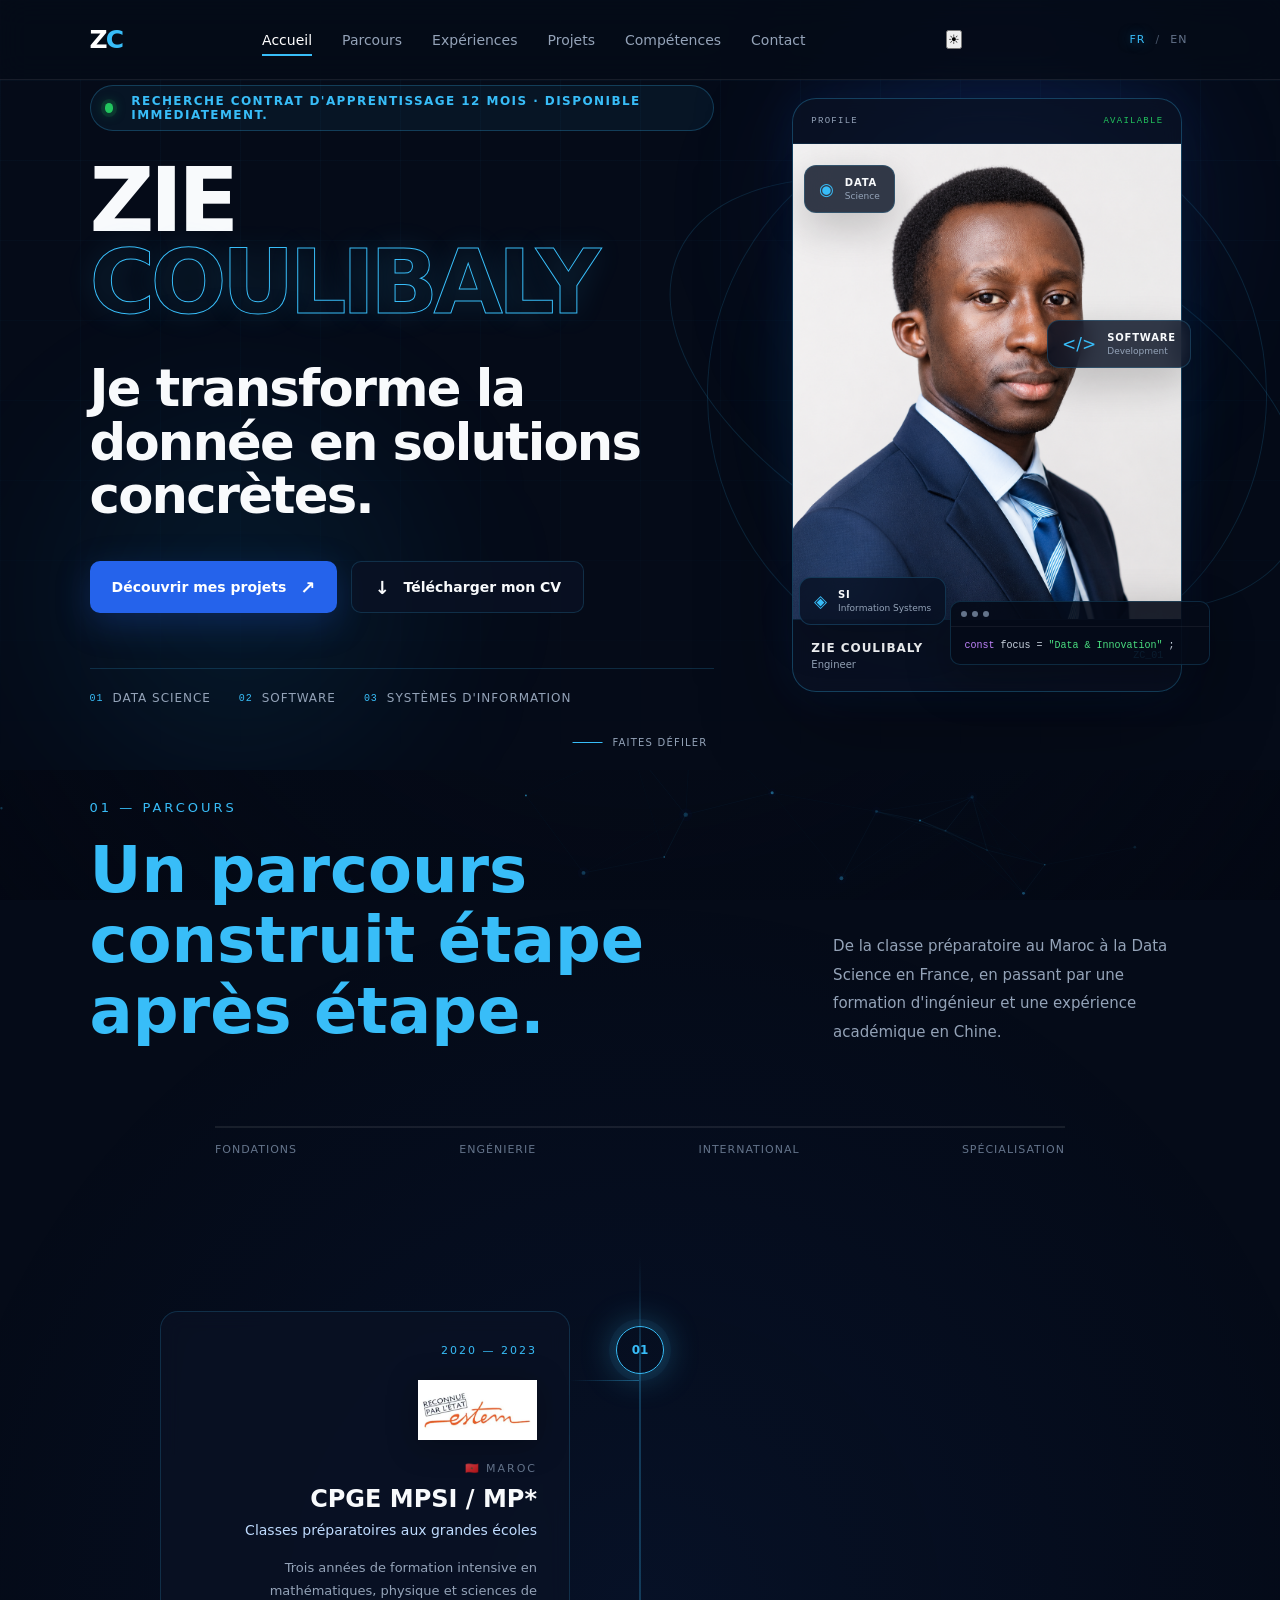
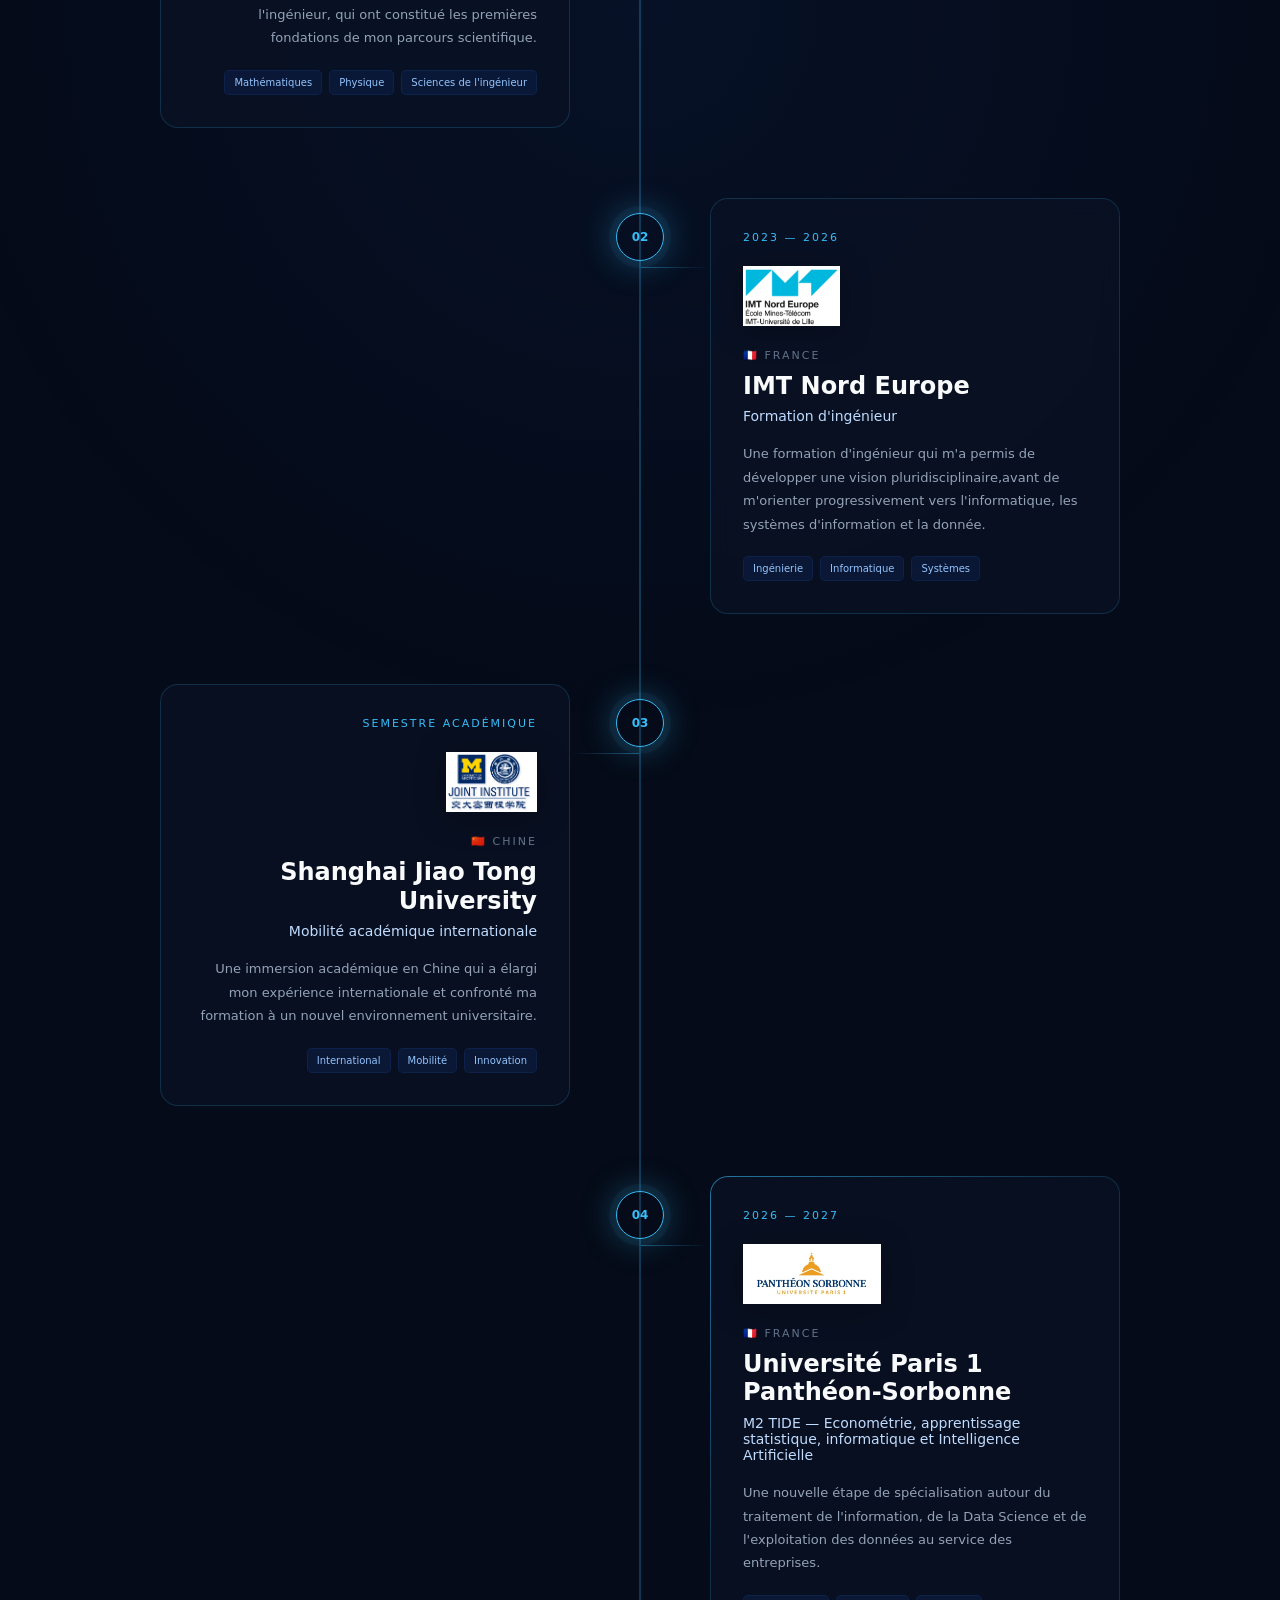
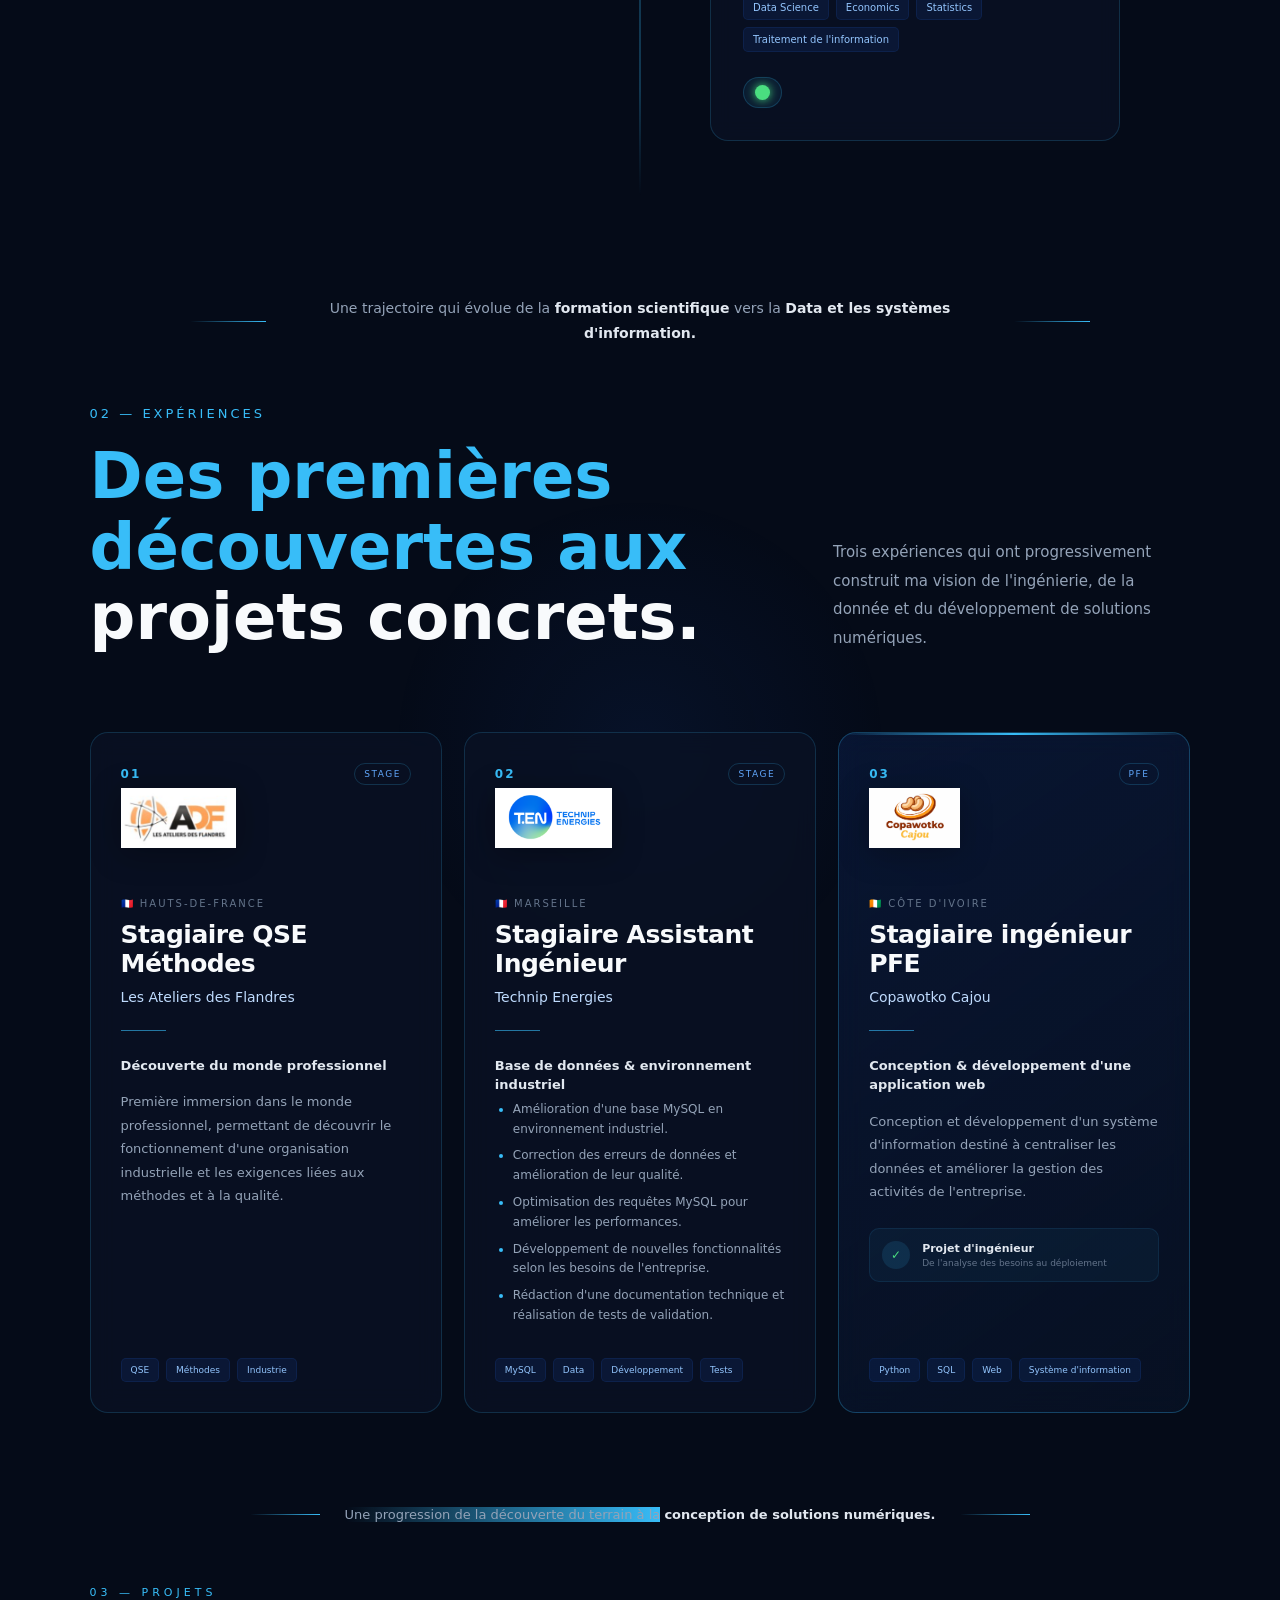
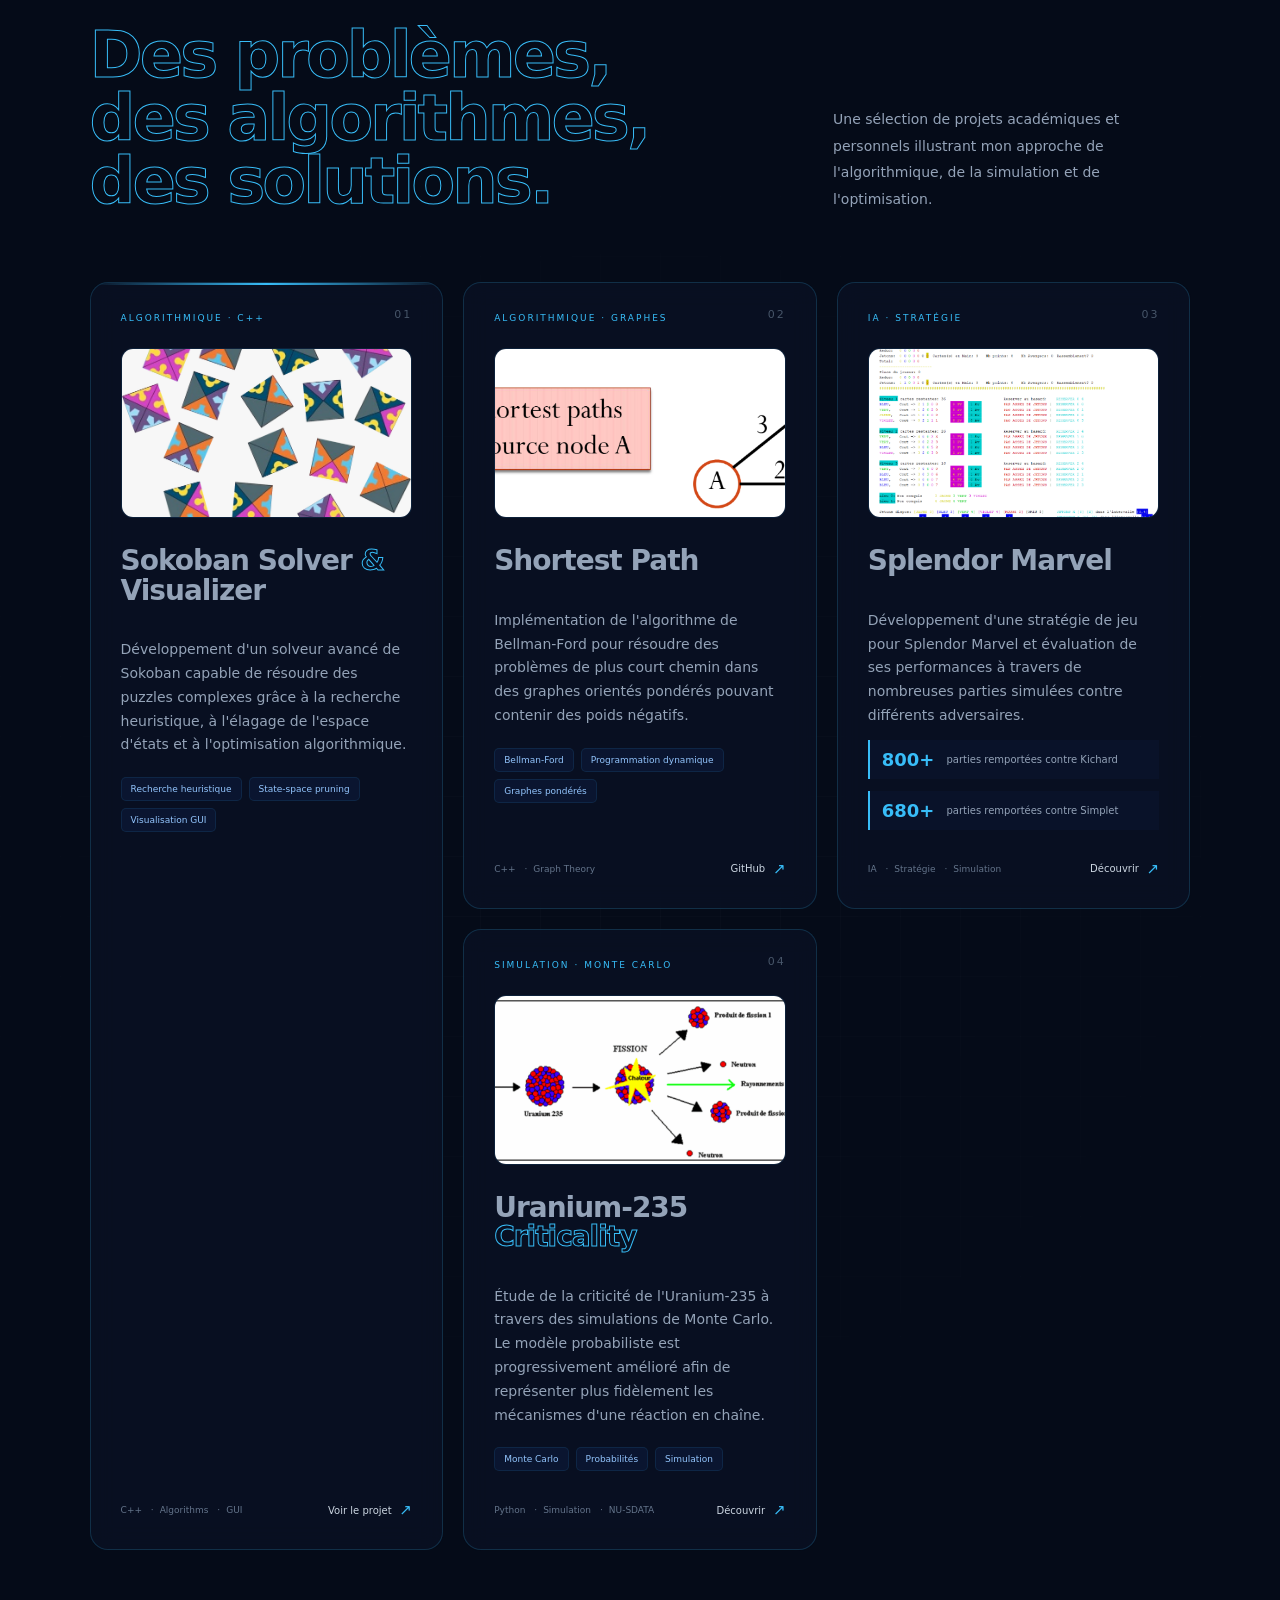
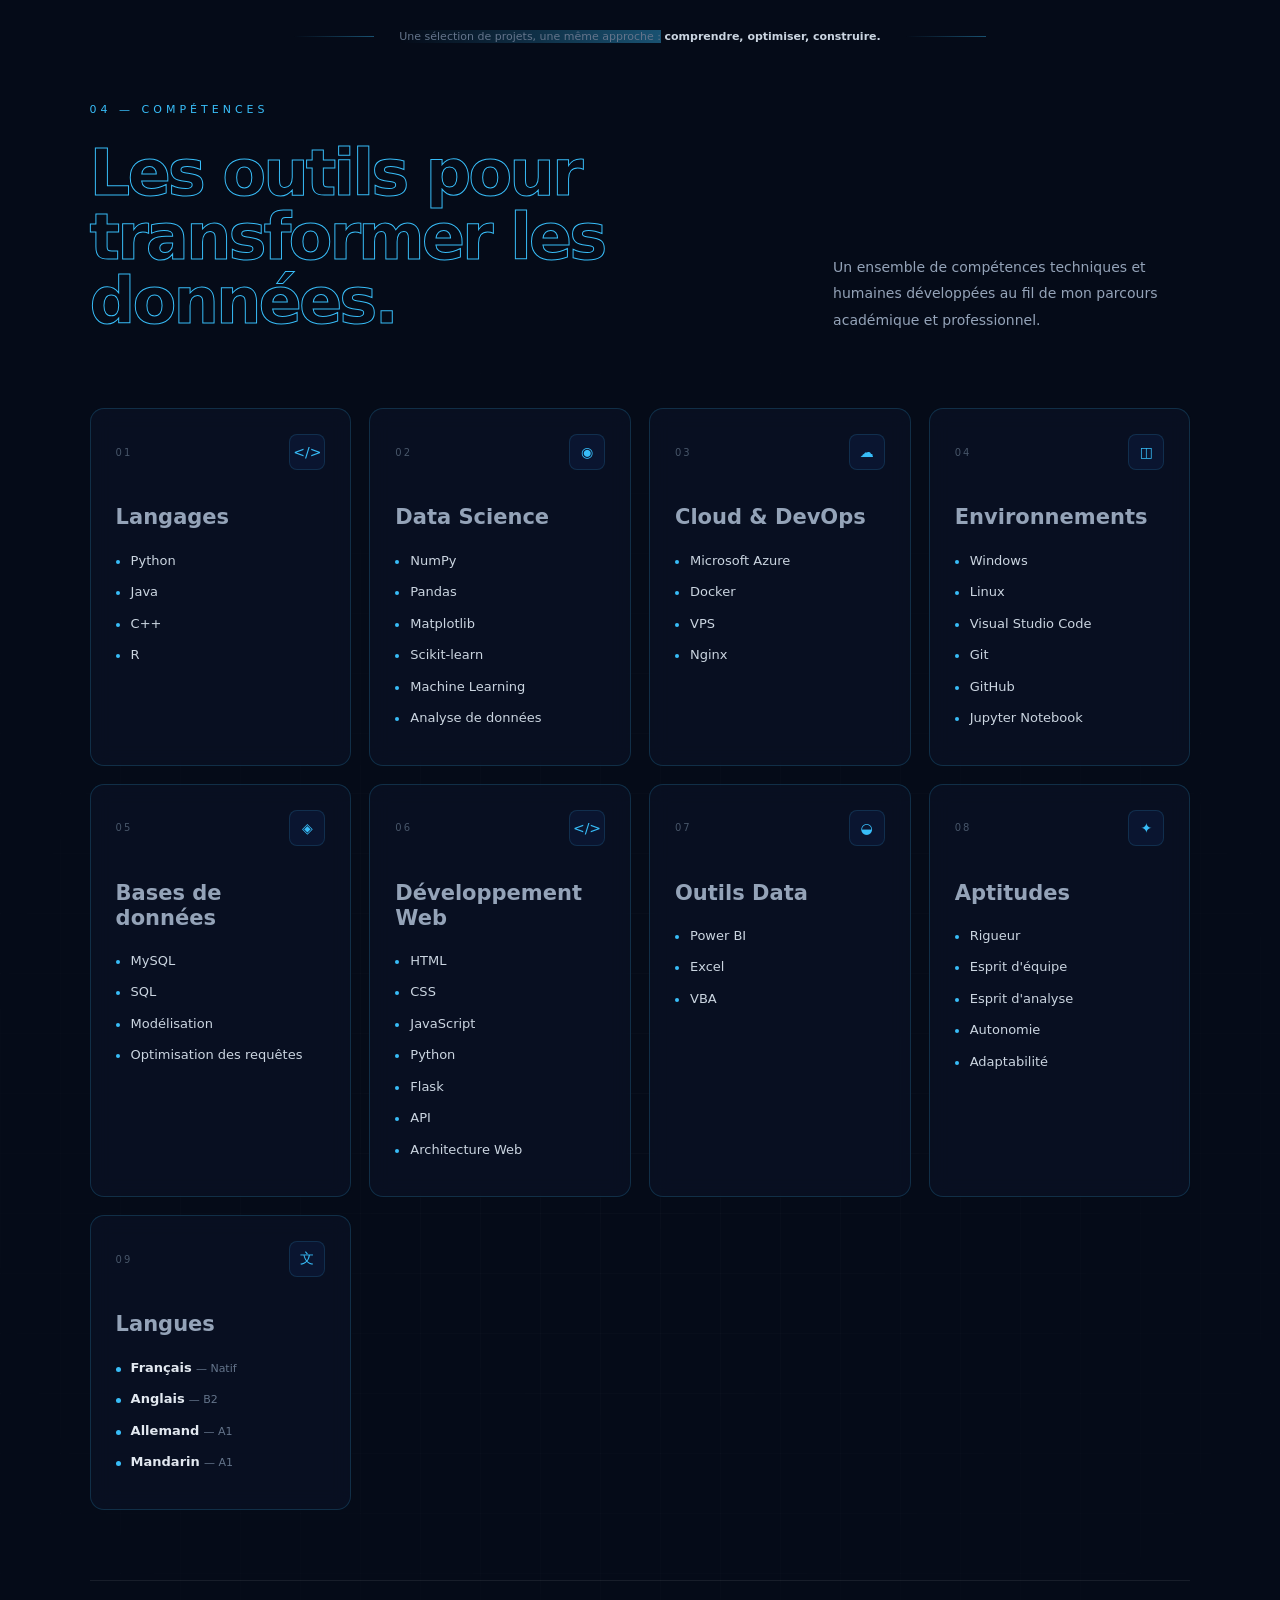
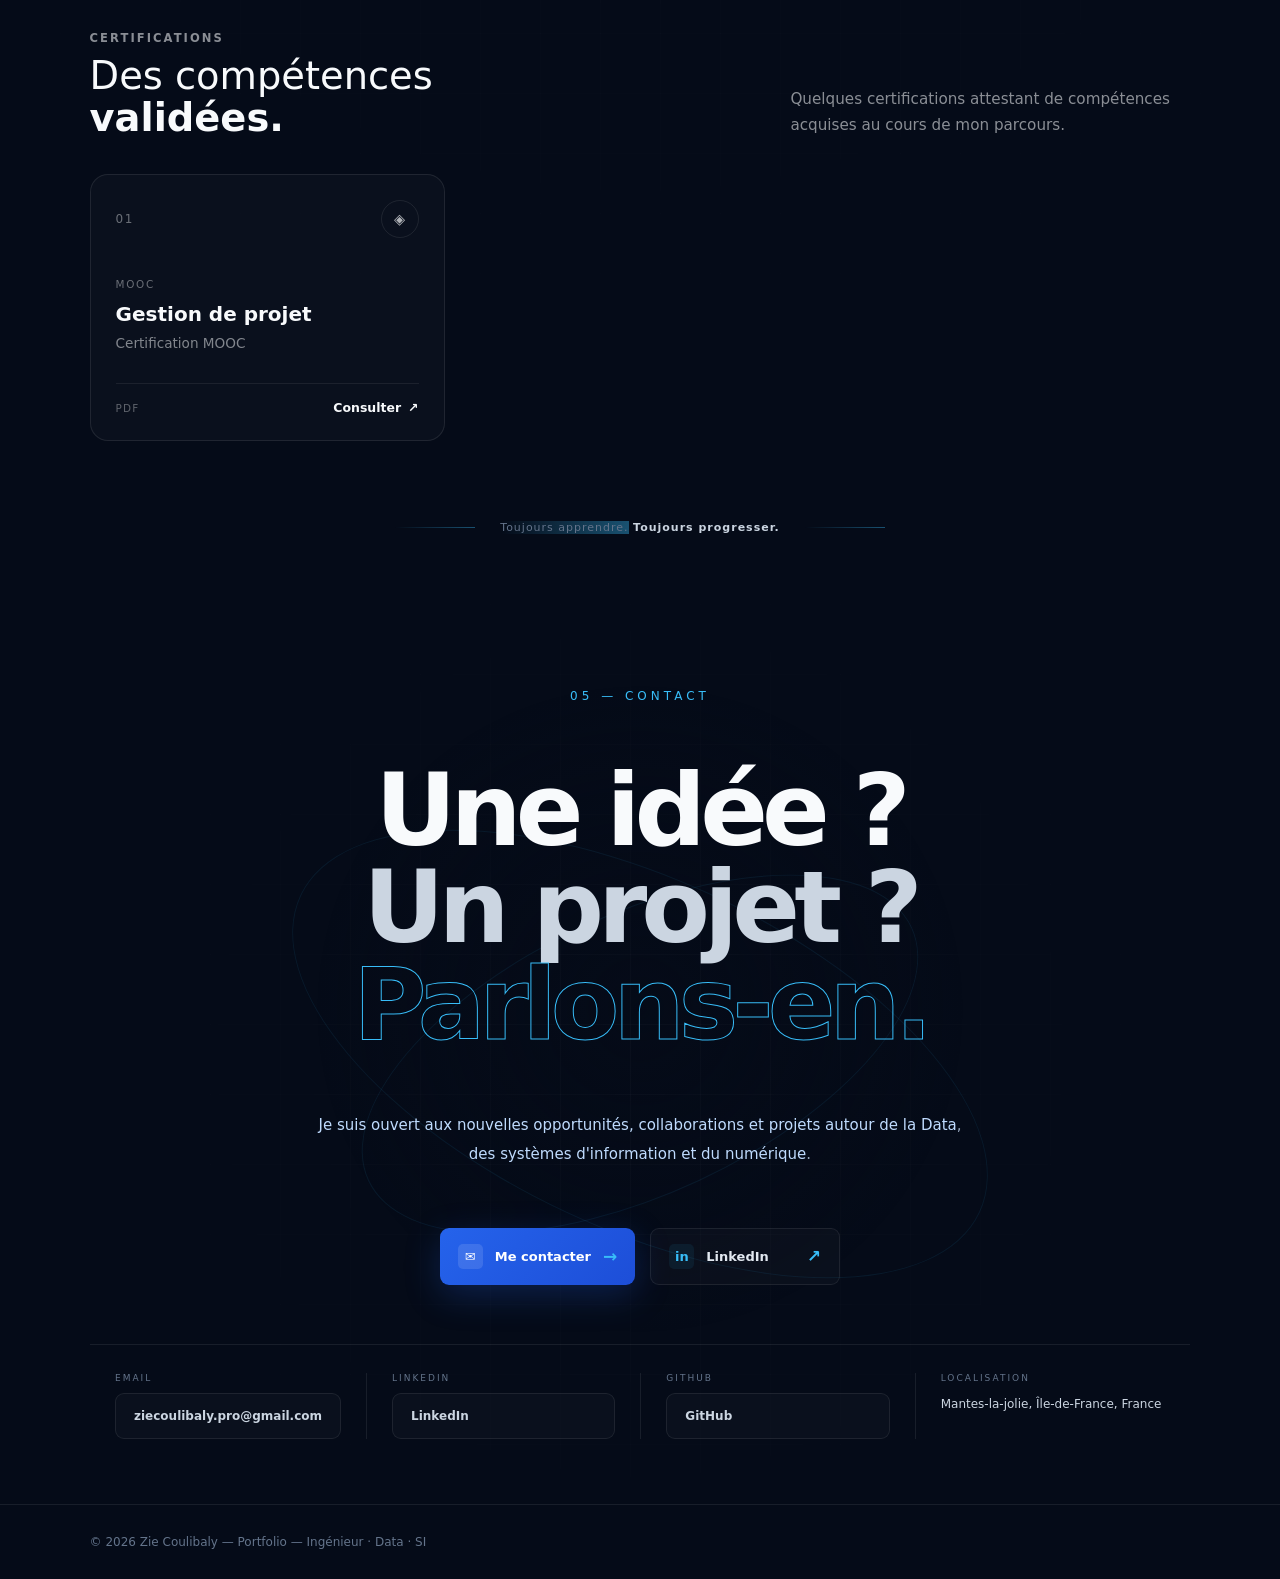
==== commit 2b1311e7: "Mise à jour" ====
--- a/index.html
+++ b/index.html
@@ -632,8 +632,8 @@
                             Panthéon-Sorbonne
                         </h3>
 
-                        <p class="timeline-subtitle" data-fr="Economics, Information Processing and Data Science for Businesses" data-en="M2 Information Processing and Data Science for Businesses">
-                            M2 TIDE — Economics, Information Processing and Data Science for Businesses 
+                        <p class="timeline-subtitle" data-fr="M2 TIDE — Econométrie, apprentissage statistique, informatique et Intelligence Artificielle" data-en="M2 Information Processing and Data Science for Businesses">
+                            M2 TIDE — Econométrie, apprentissage statistique, informatique et Intelligence Artificielle
                         </p>
 
                         <p class="timeline-description" data-fr="Une nouvelle étape de spécialisation autour
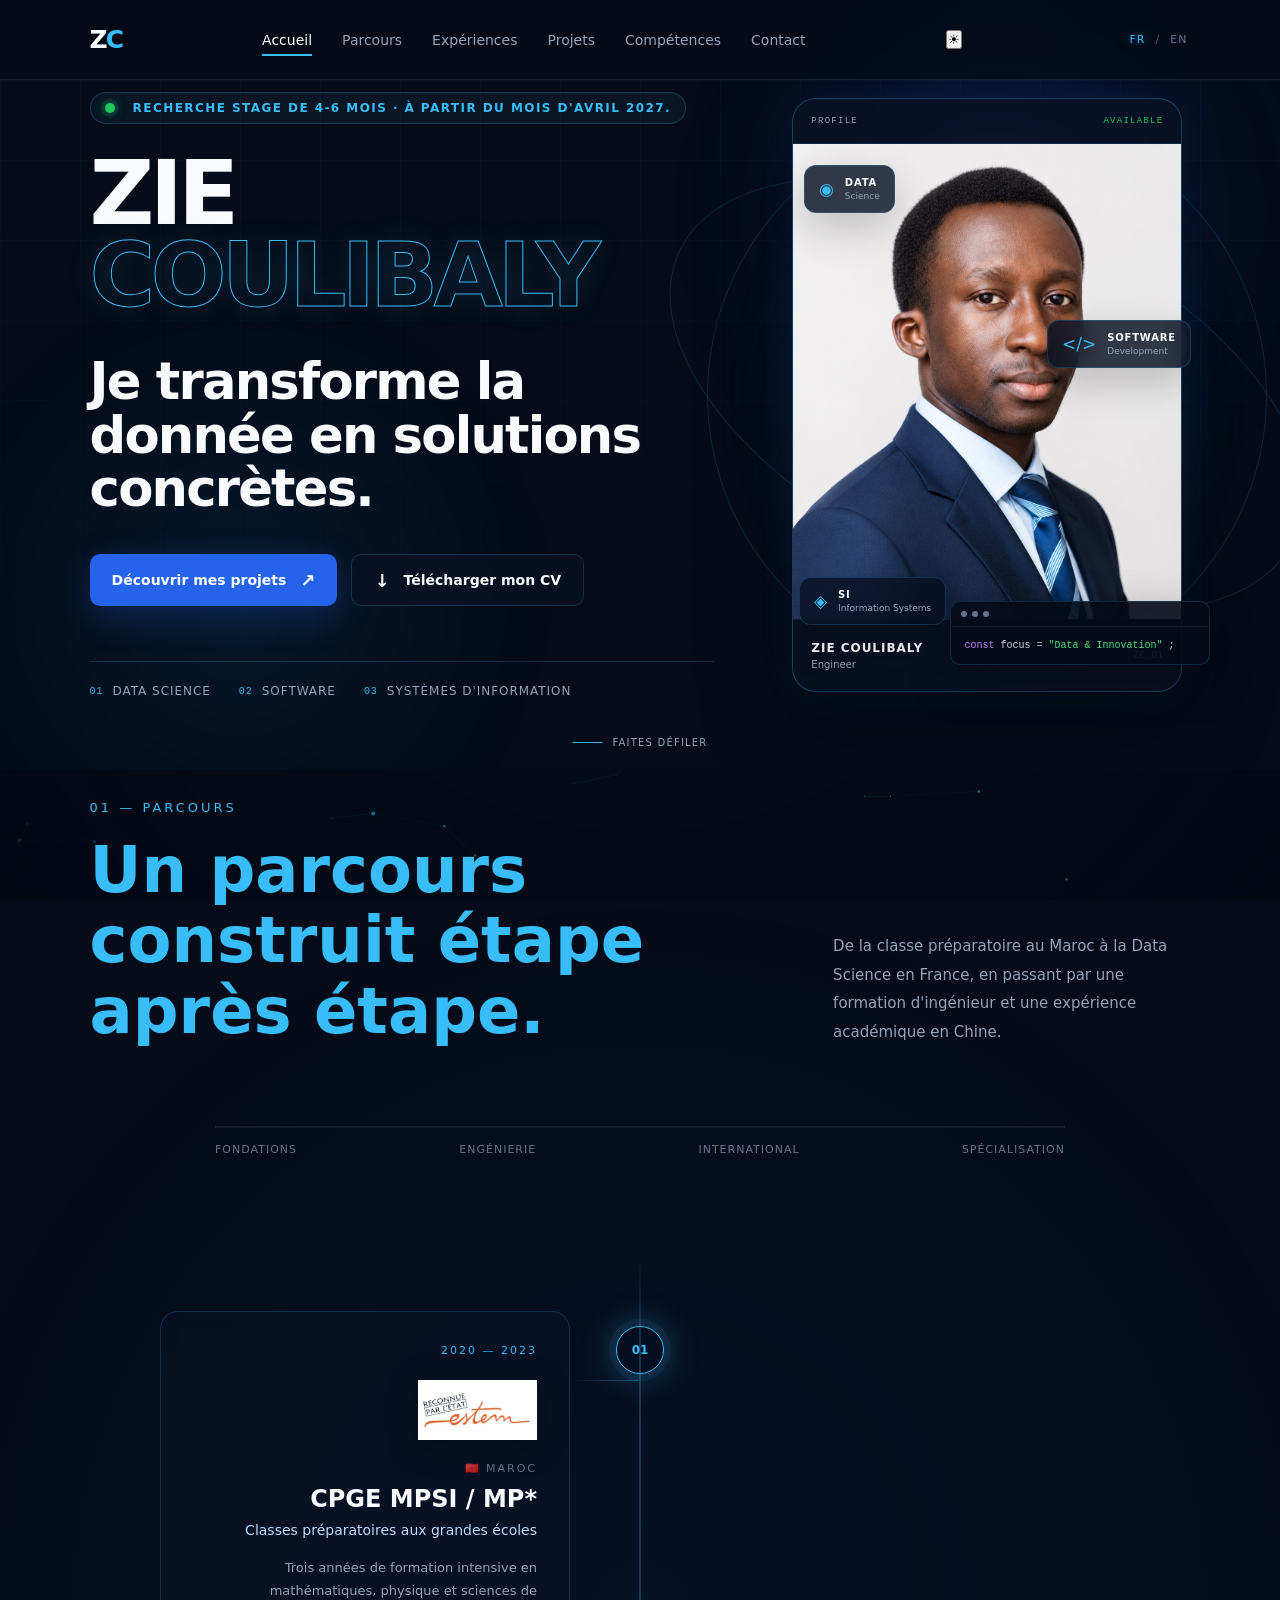
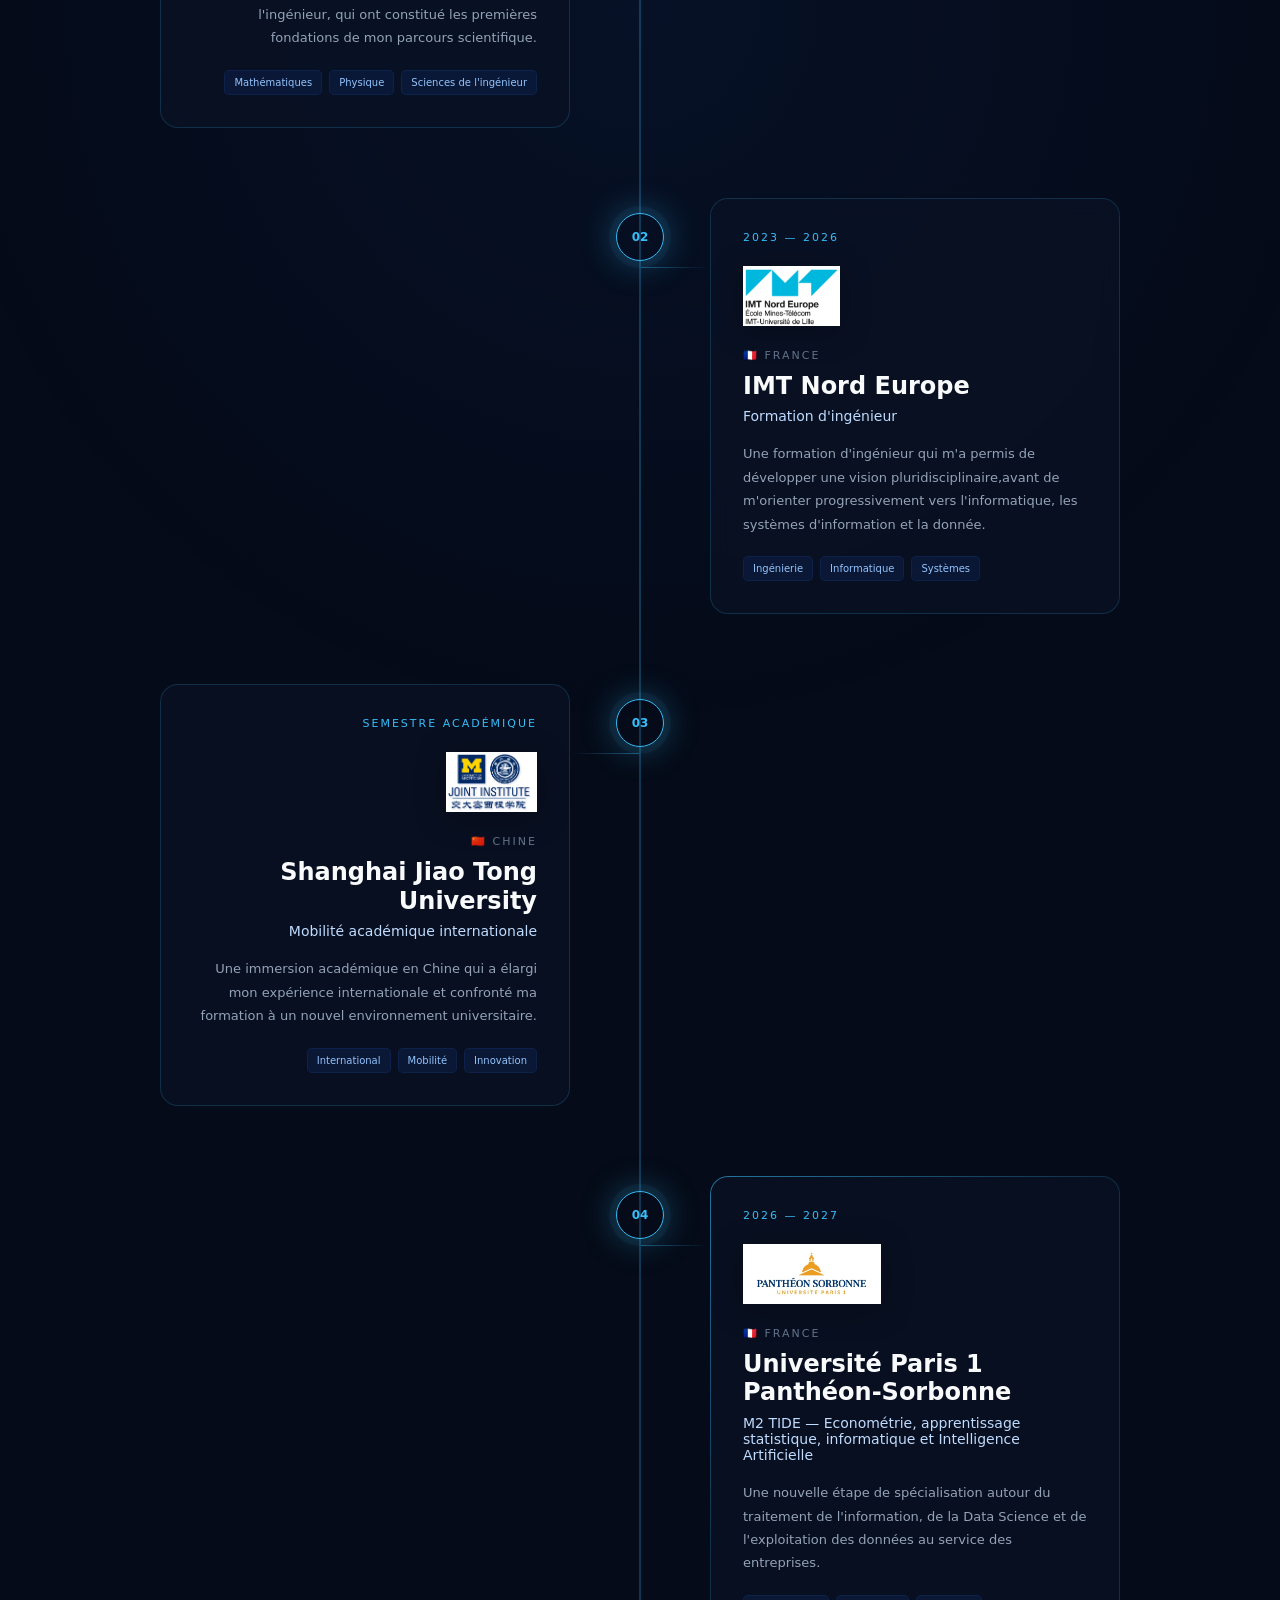
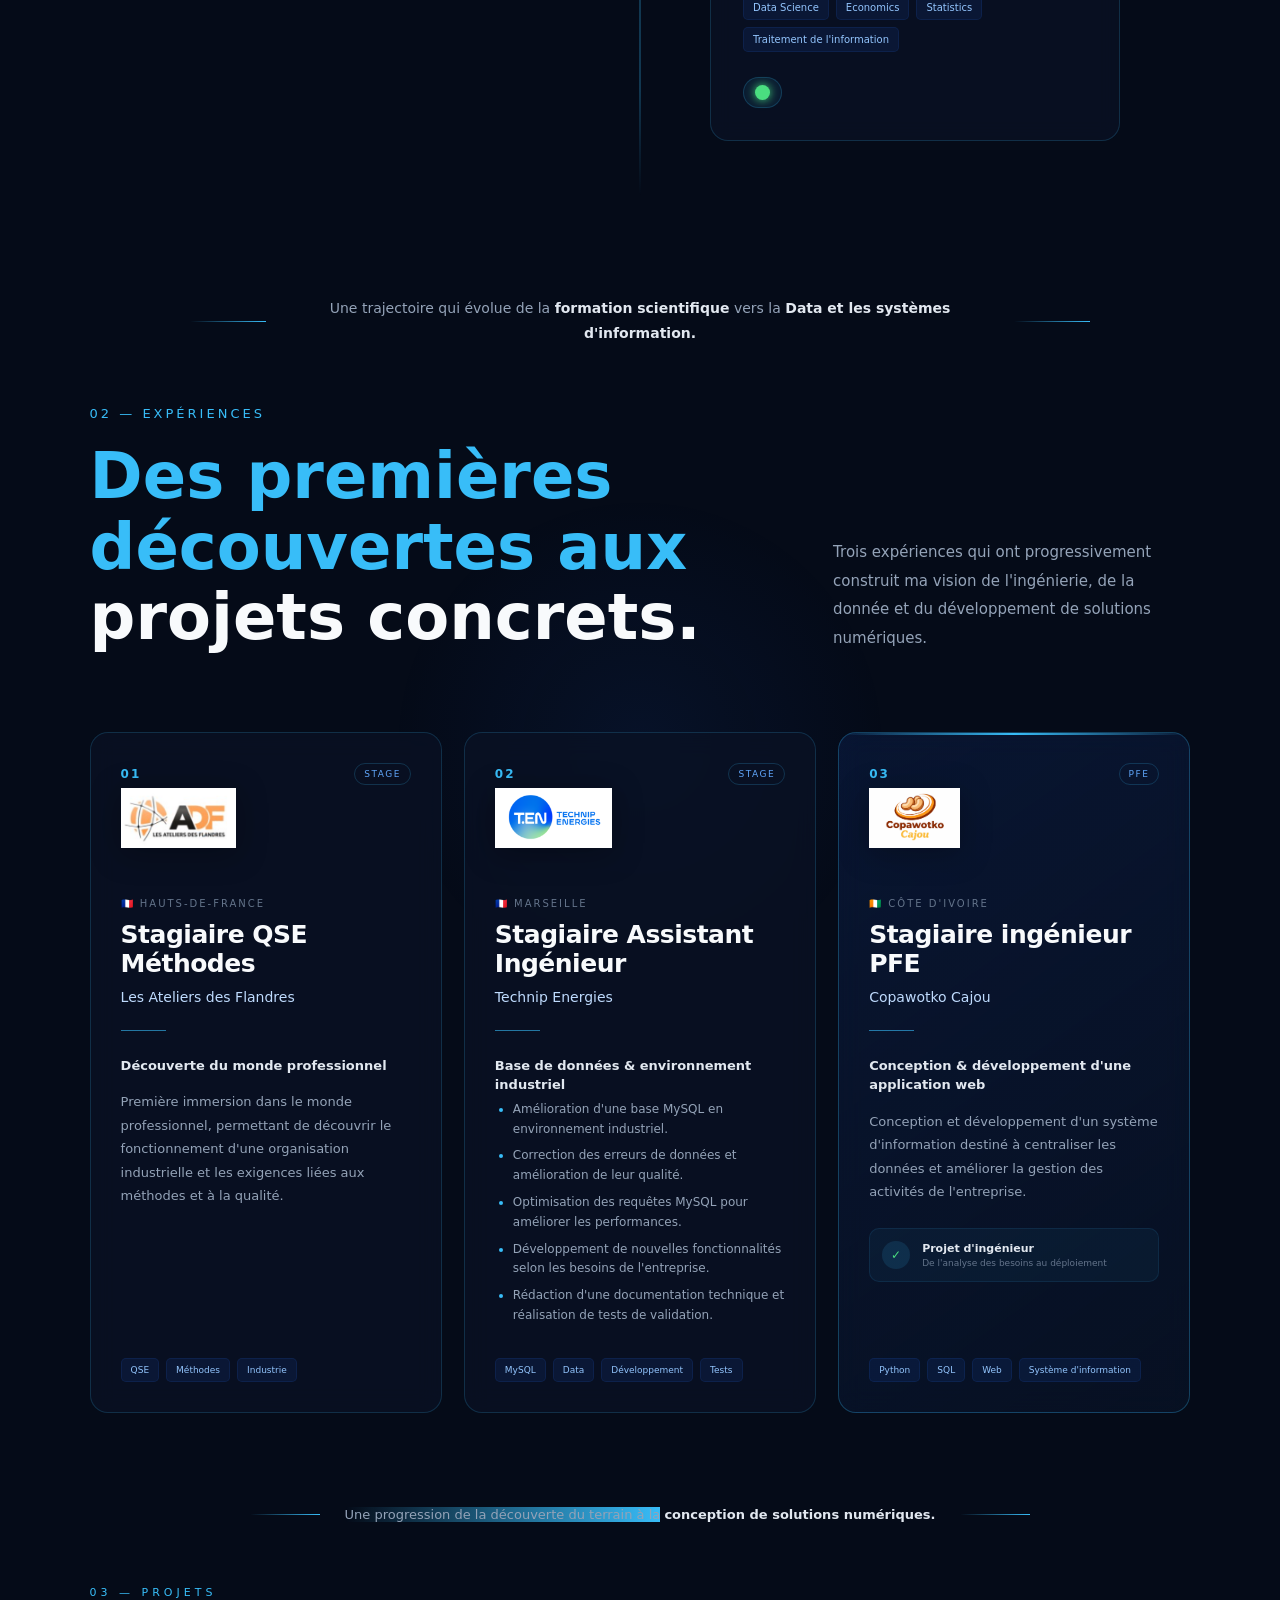
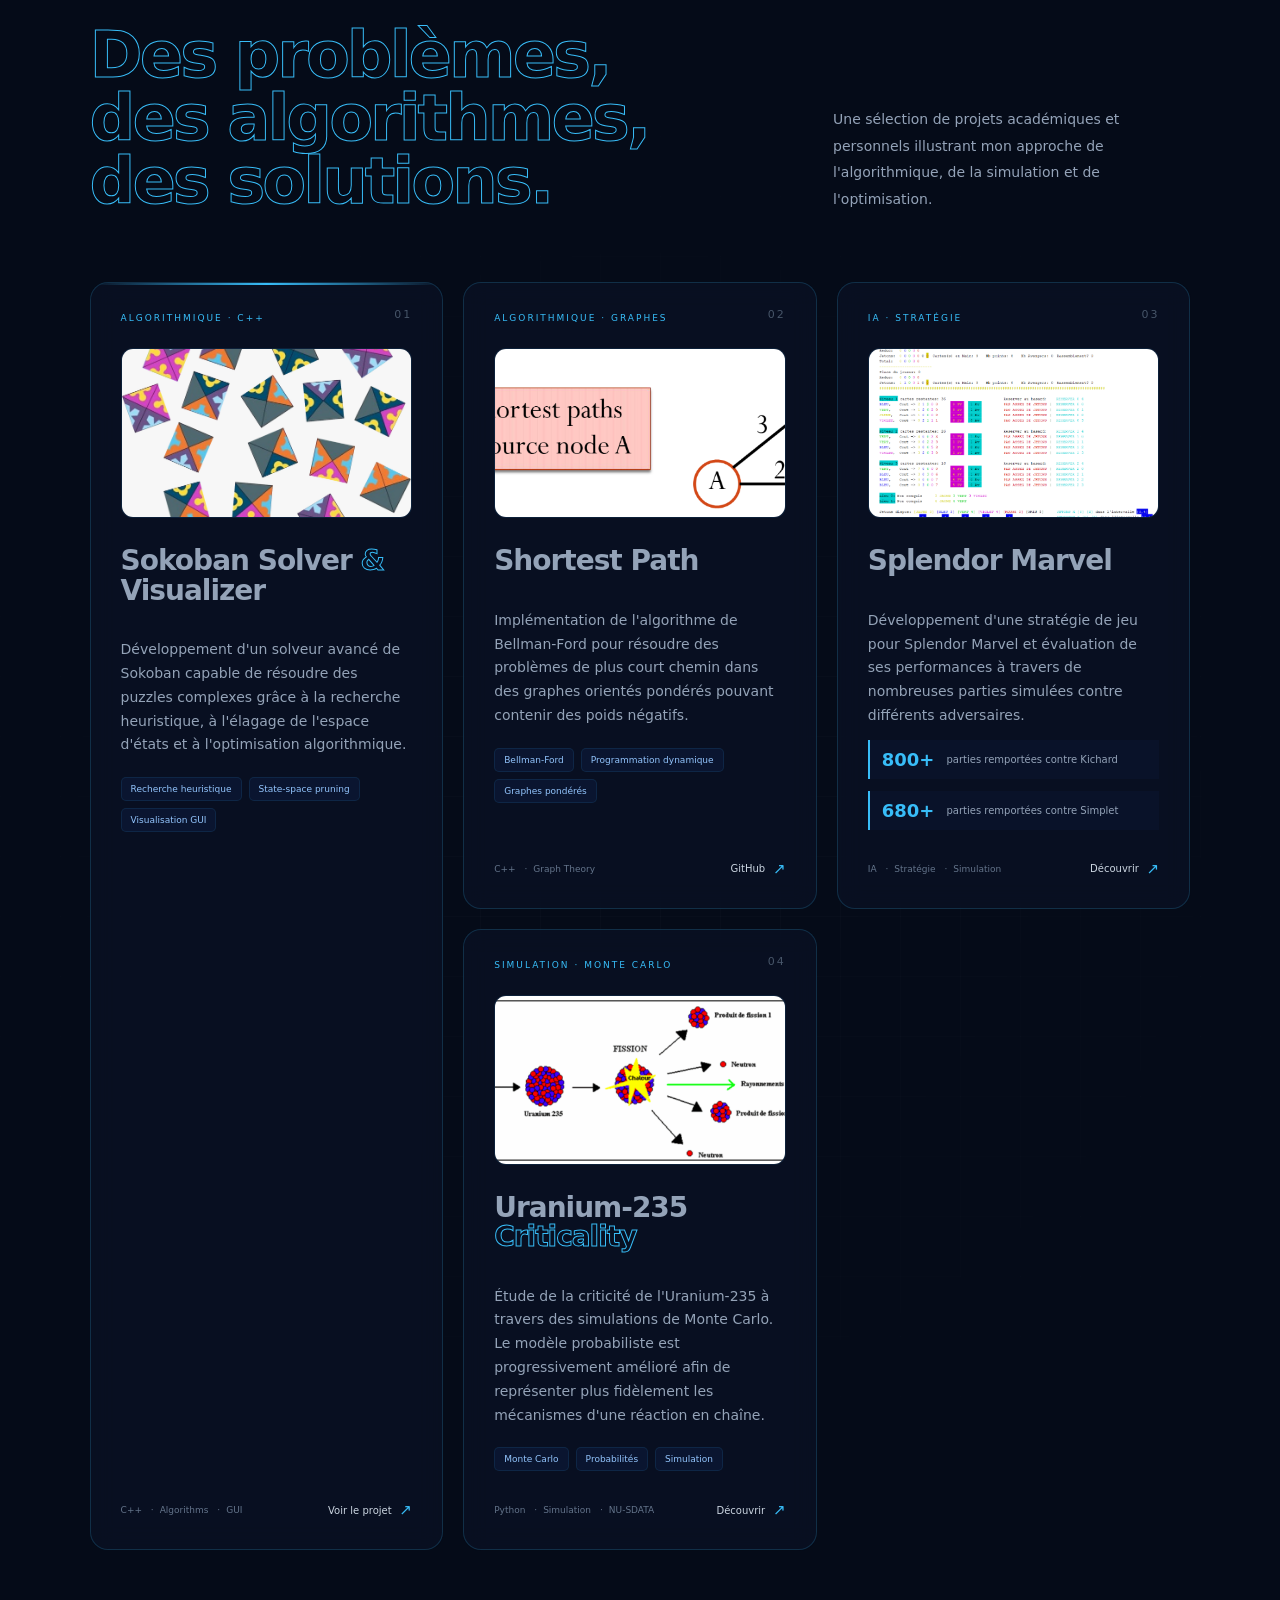
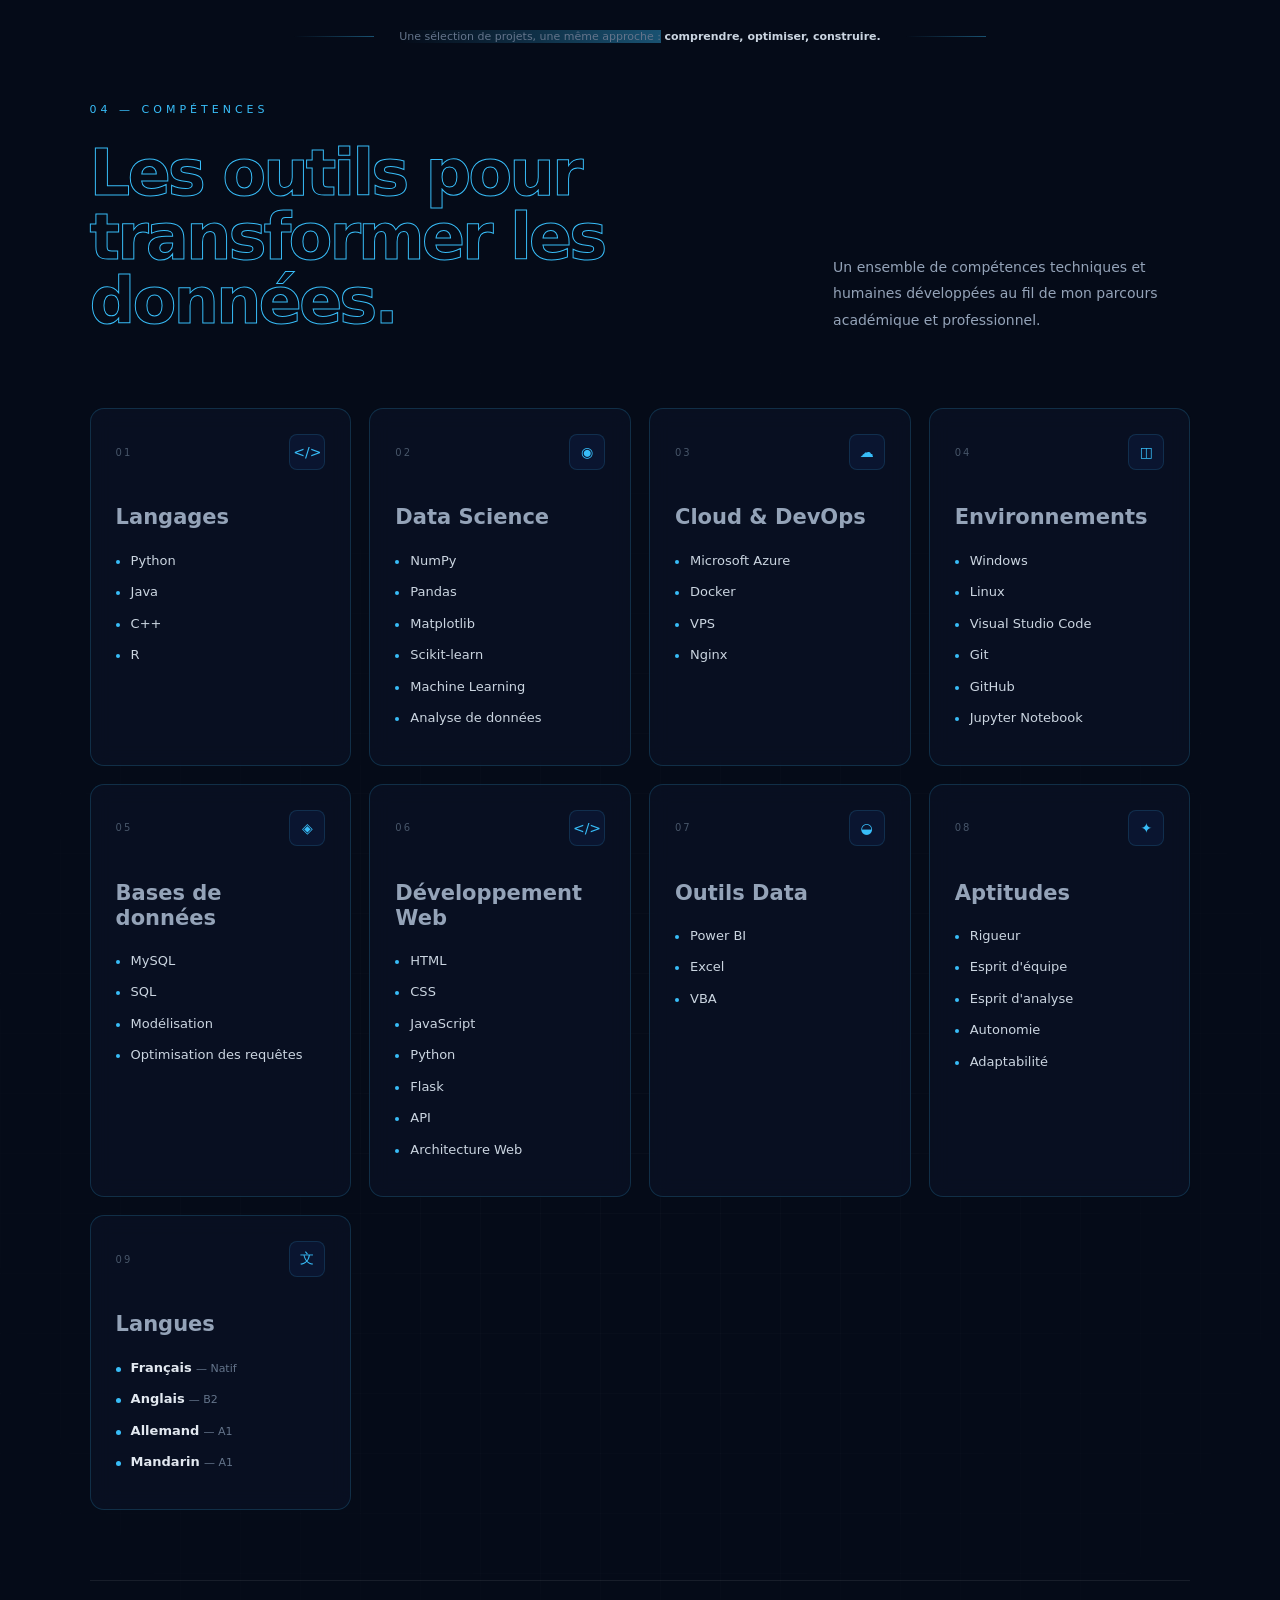
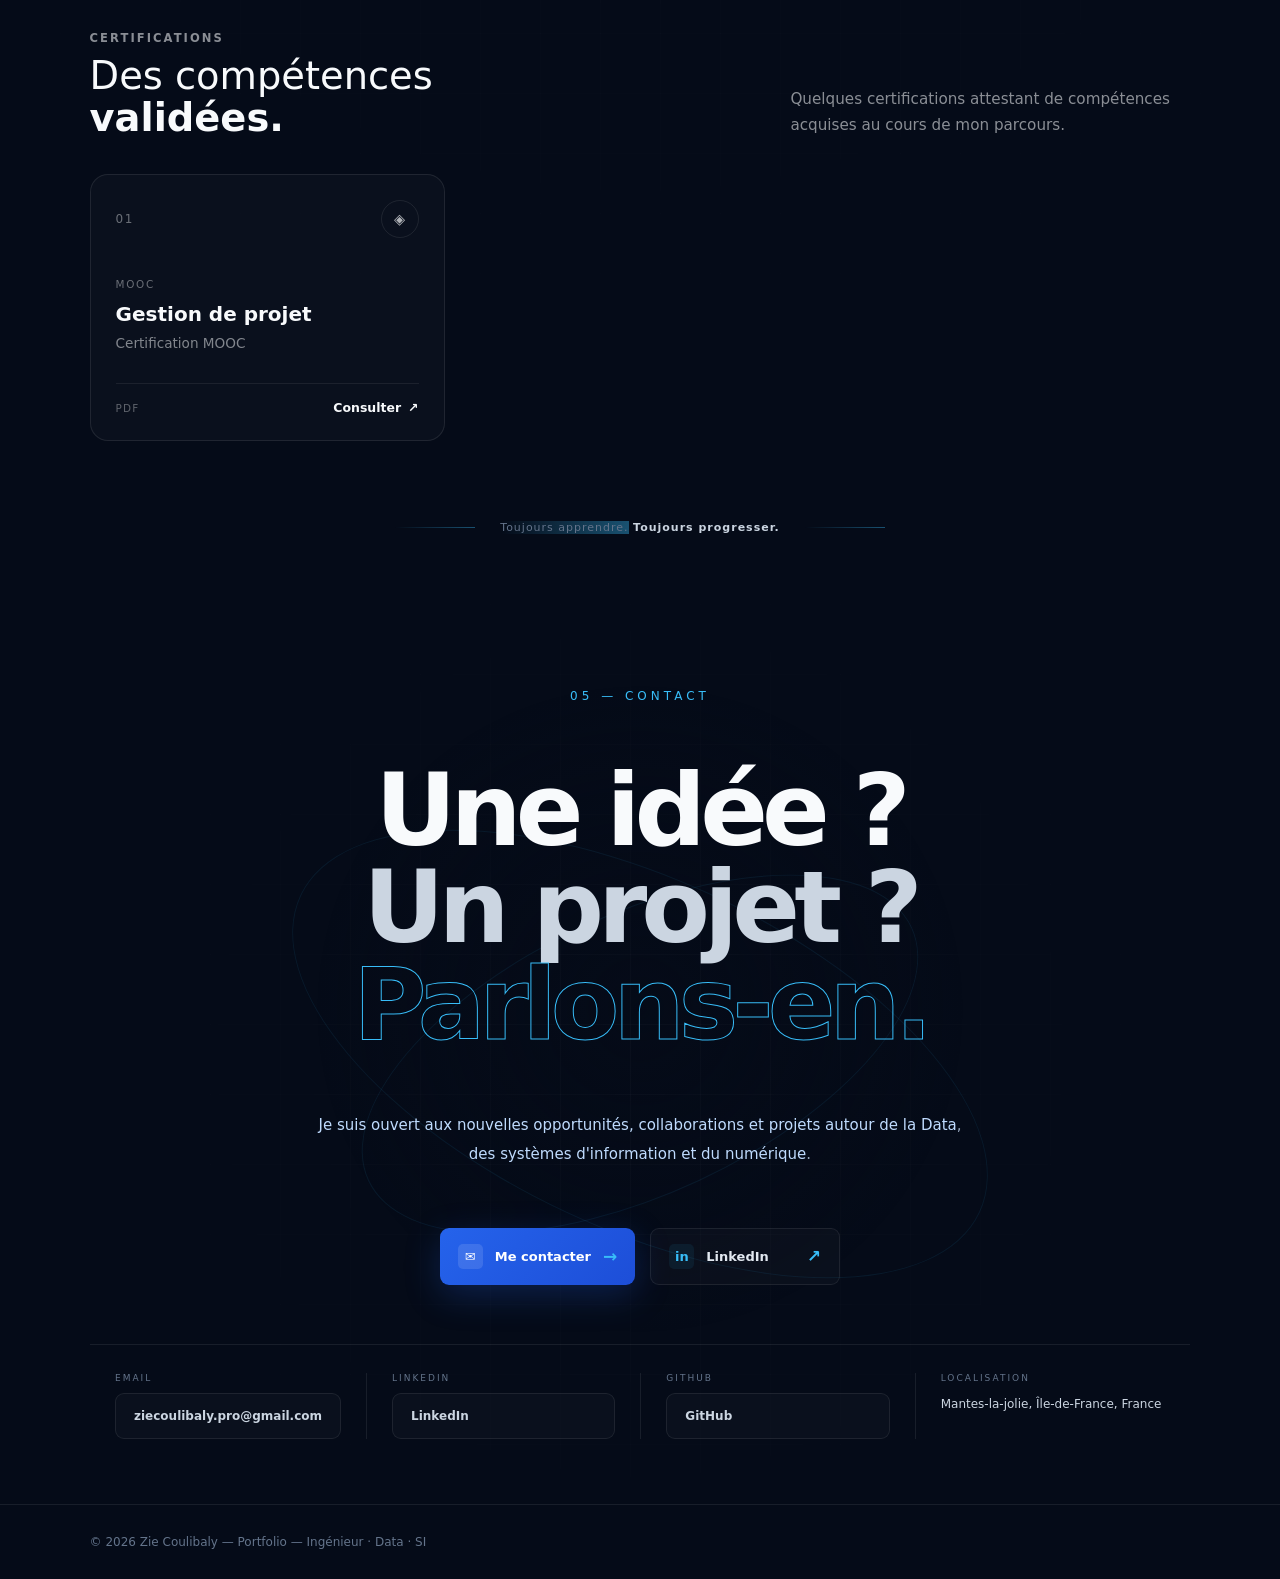
==== commit ddaf934b: "Mise à jour" ====
--- a/index.html
+++ b/index.html
@@ -103,10 +103,10 @@
                         <span class="status-dot"></span>
 
                         <span
-                            data-fr="Recherche contrat d'apprentissage 12 mois · disponible immédiatement."
-                            data-en="Looking for a 12 month apprenticeship contract · Available now."
+                            data-fr="Recherche stage de 4-6 mois · à partir du mois d'avril 2027."
+                            data-en="Looking for a 4-6 month internship · starting April 2027."
                         >
-                            Recherche contrat d'apprentissage 12 mois, disponible immédiatement.
+                            Recherche stage de 4-6 mois, à partir du mois d'April 2027.
                         </span>
                     </div>
 
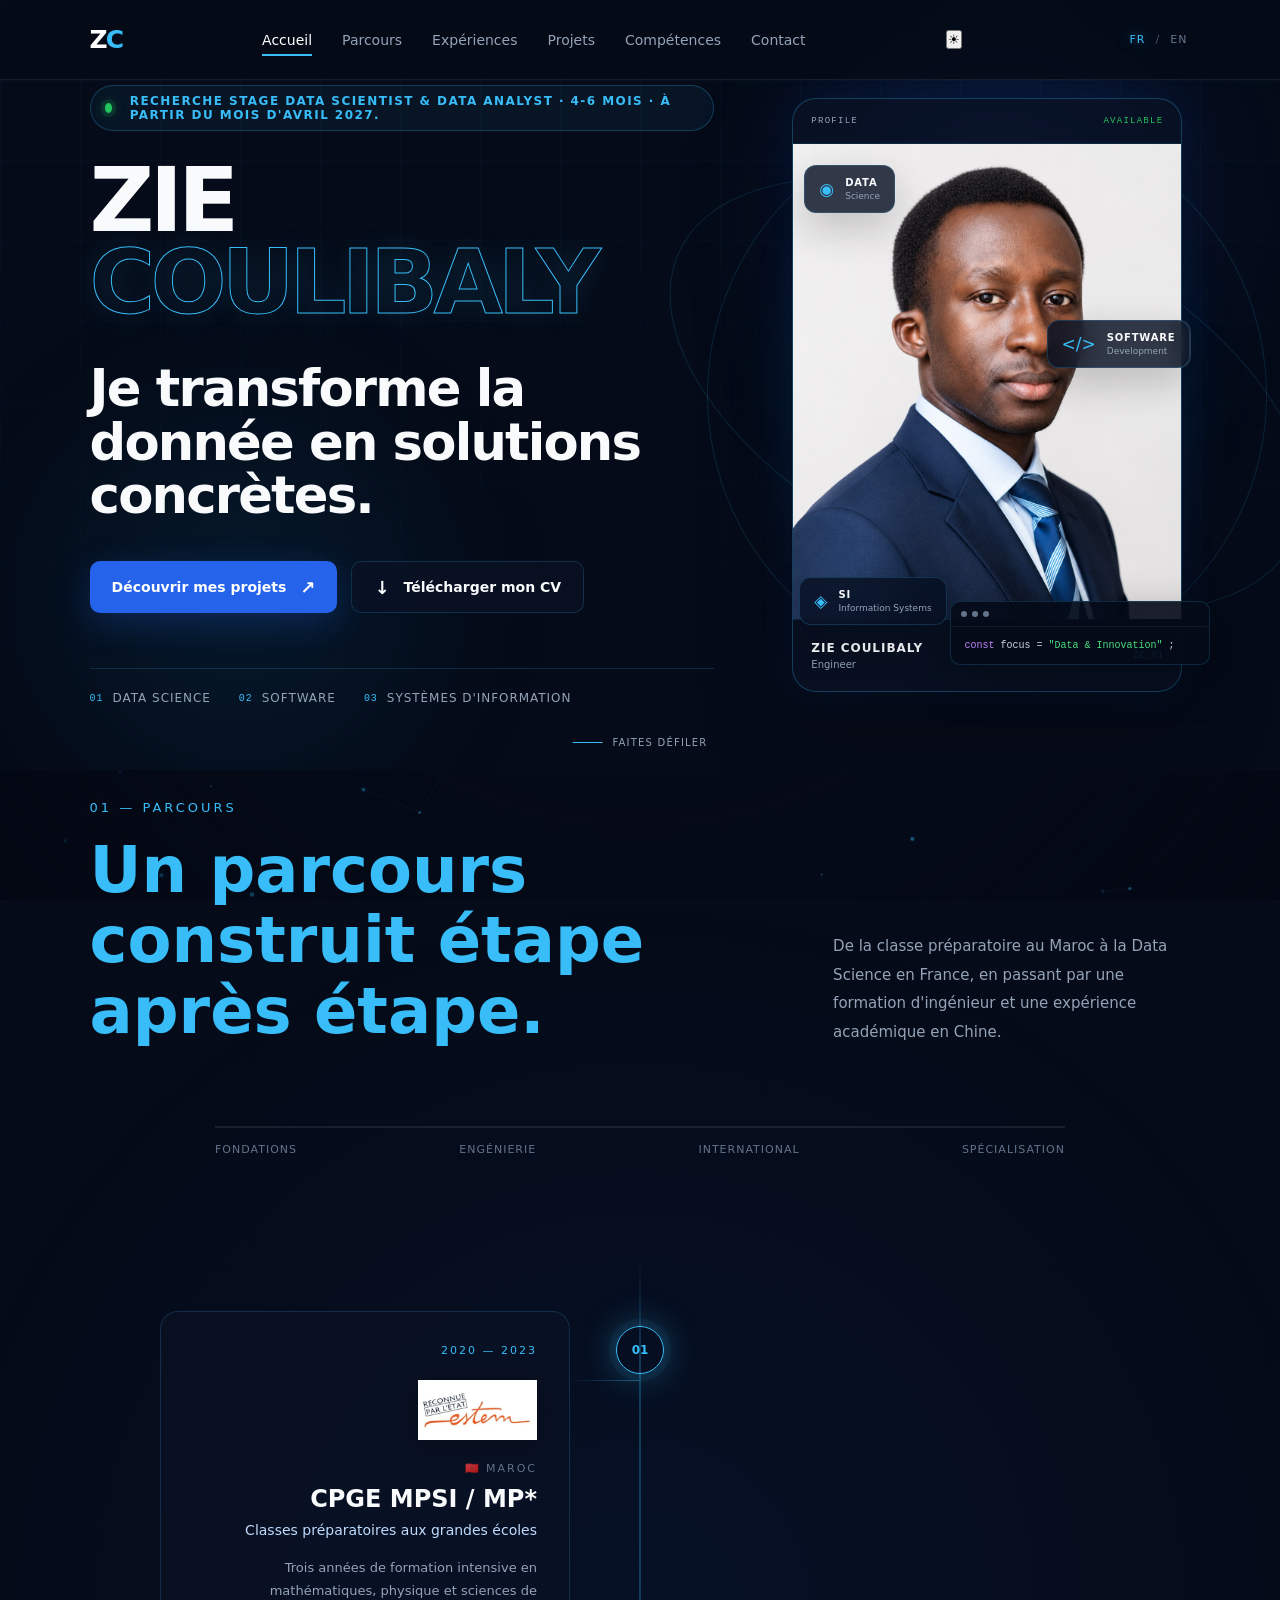
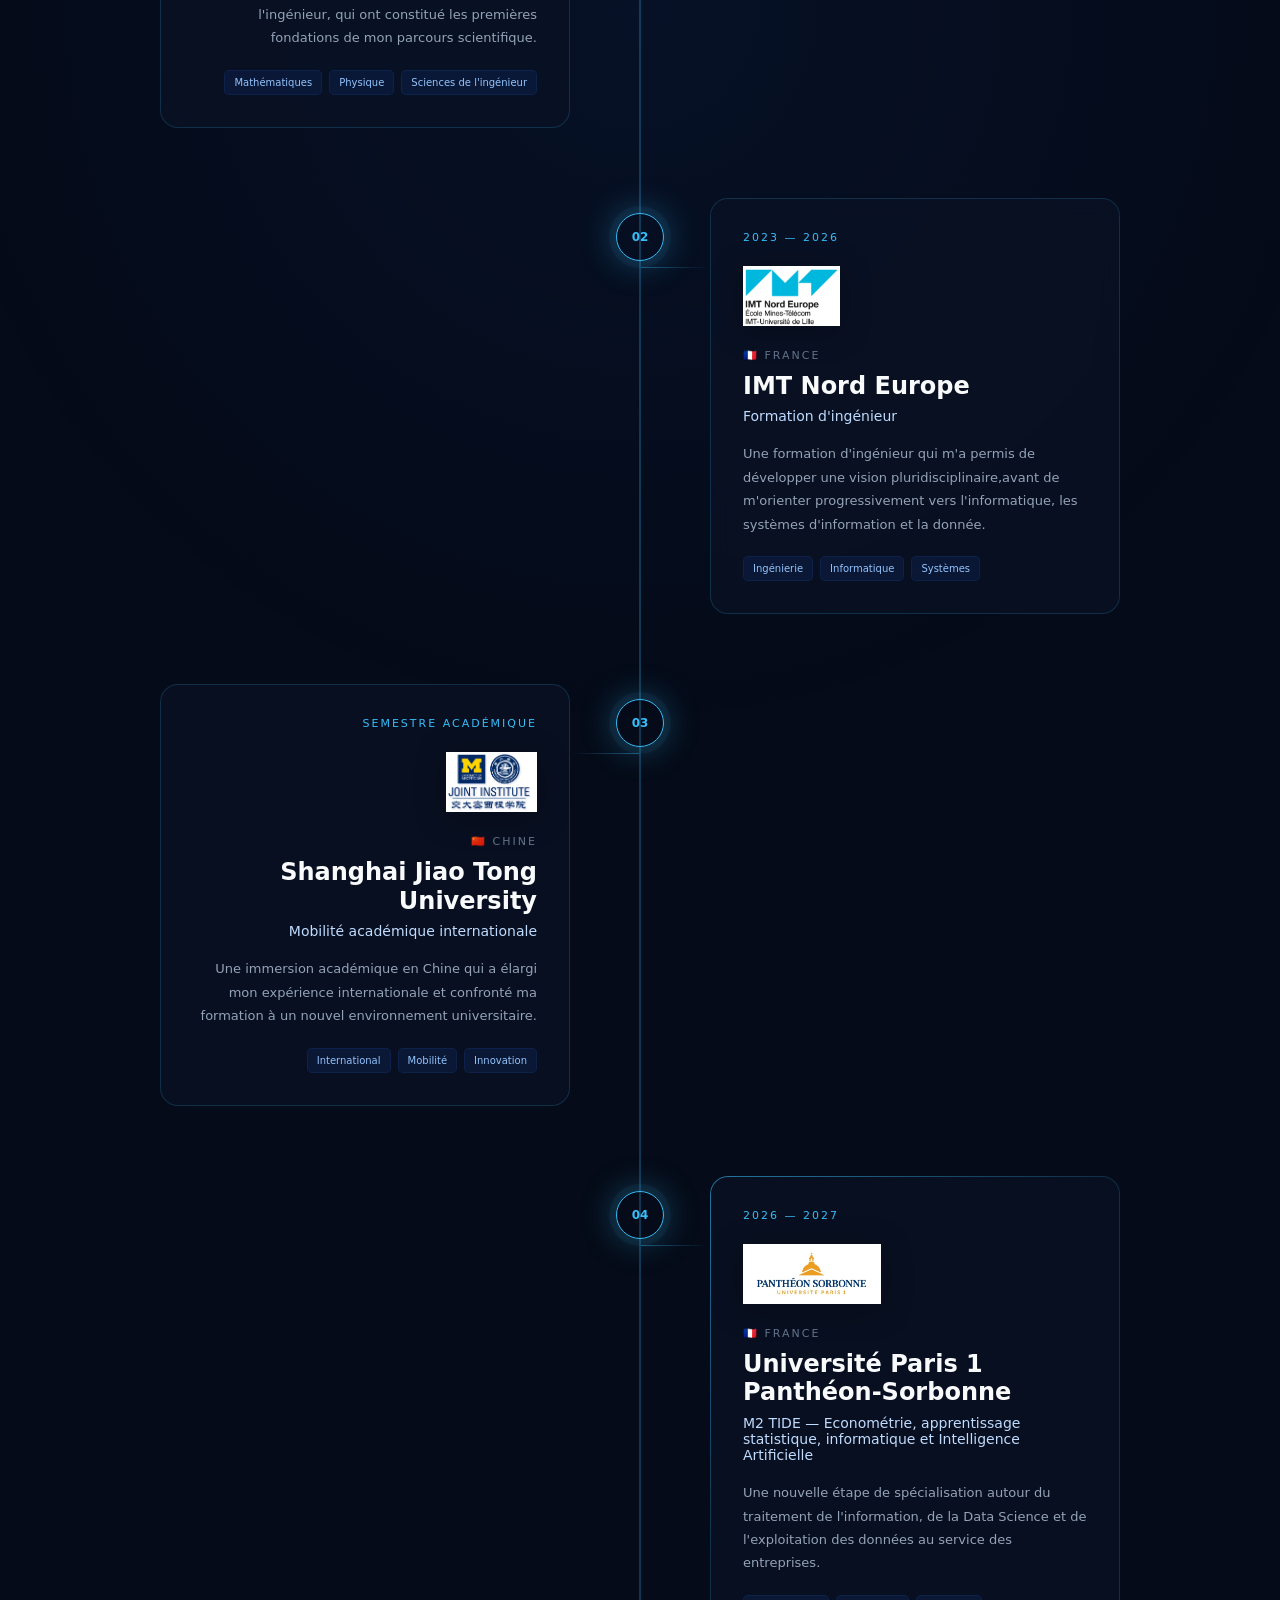
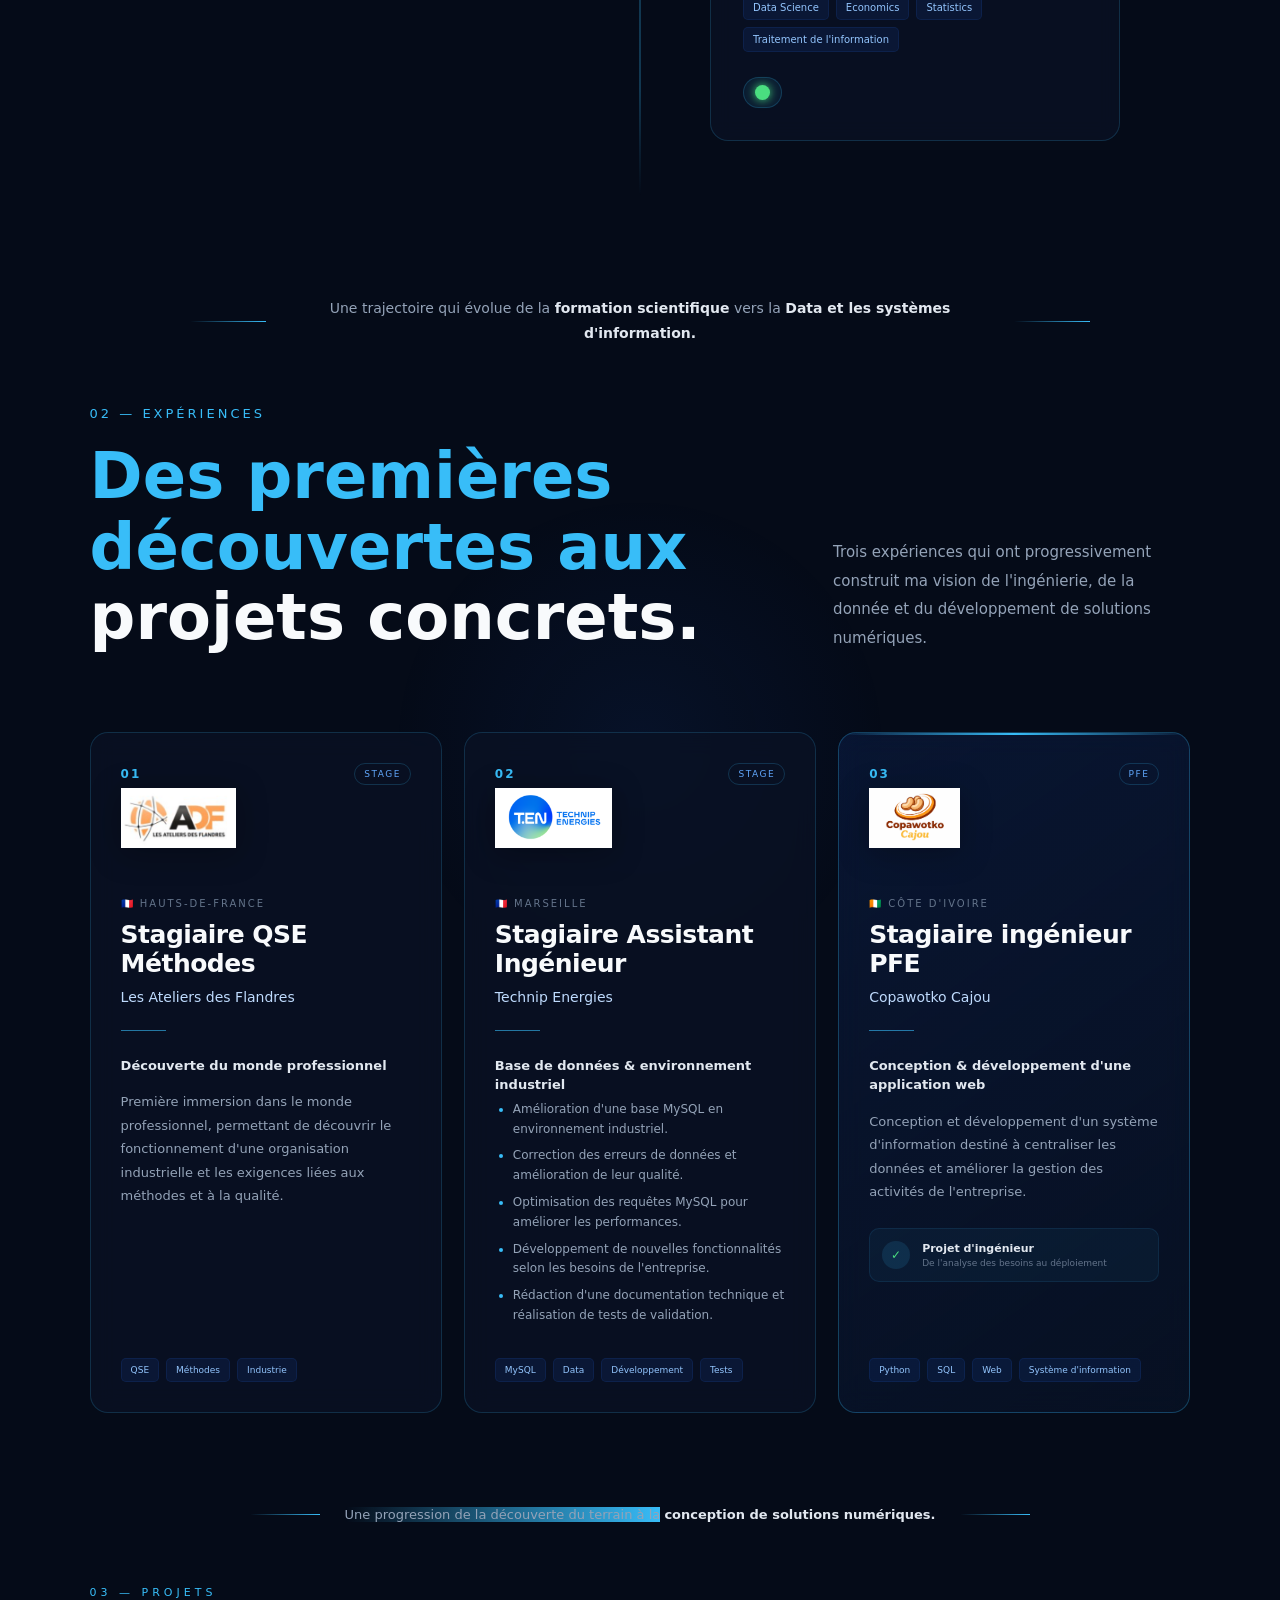
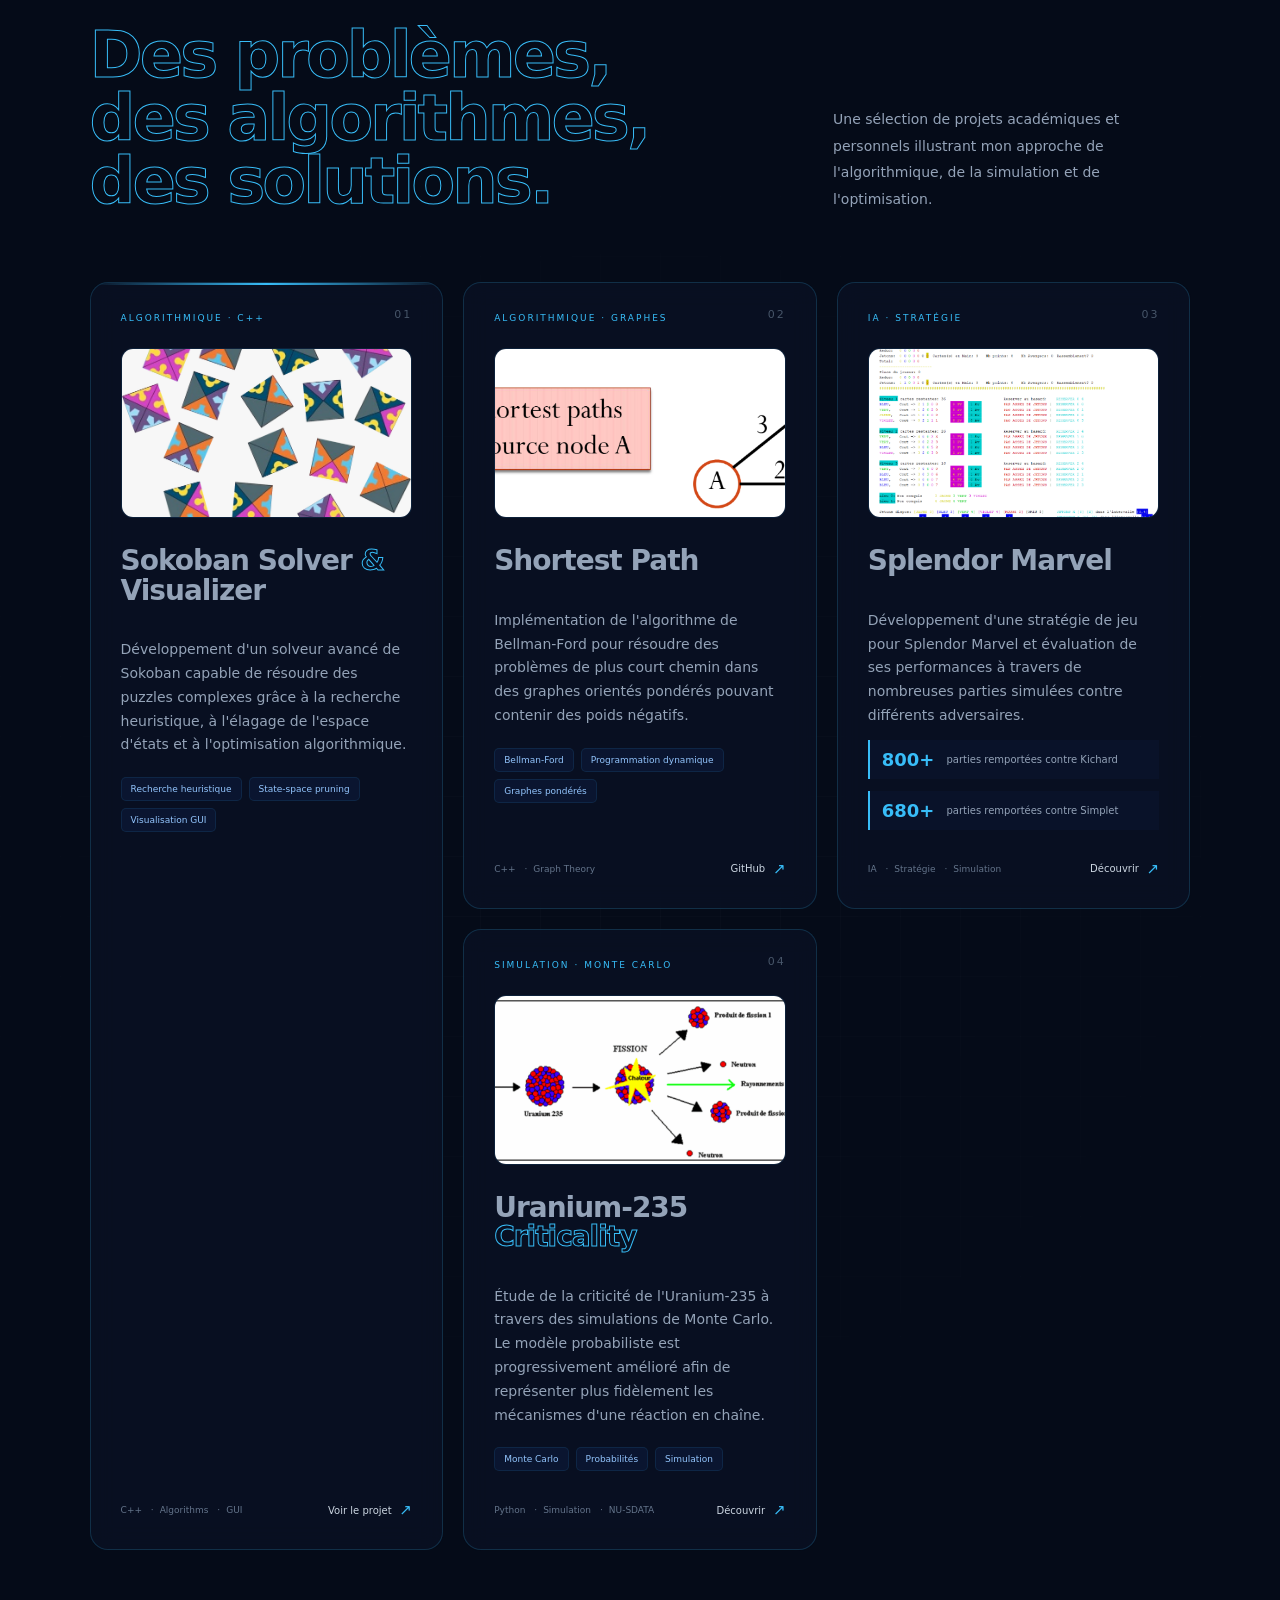
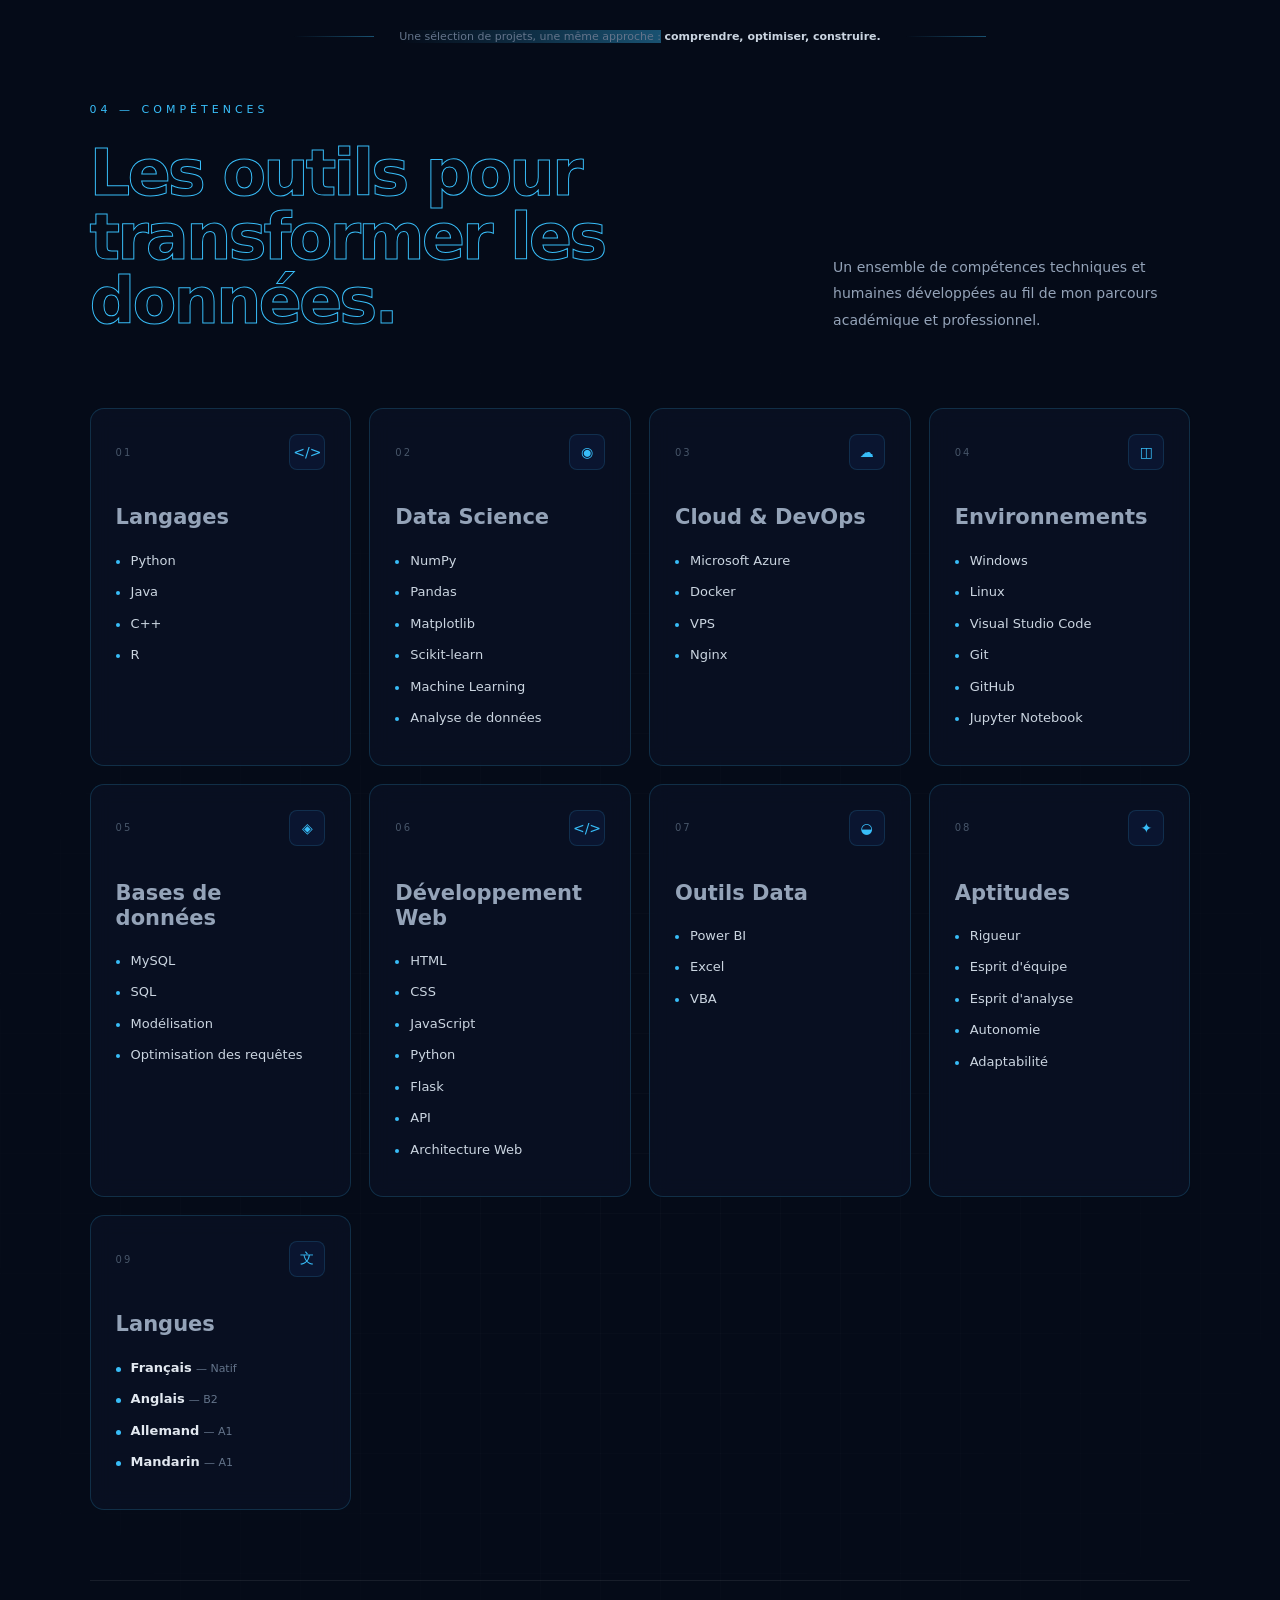
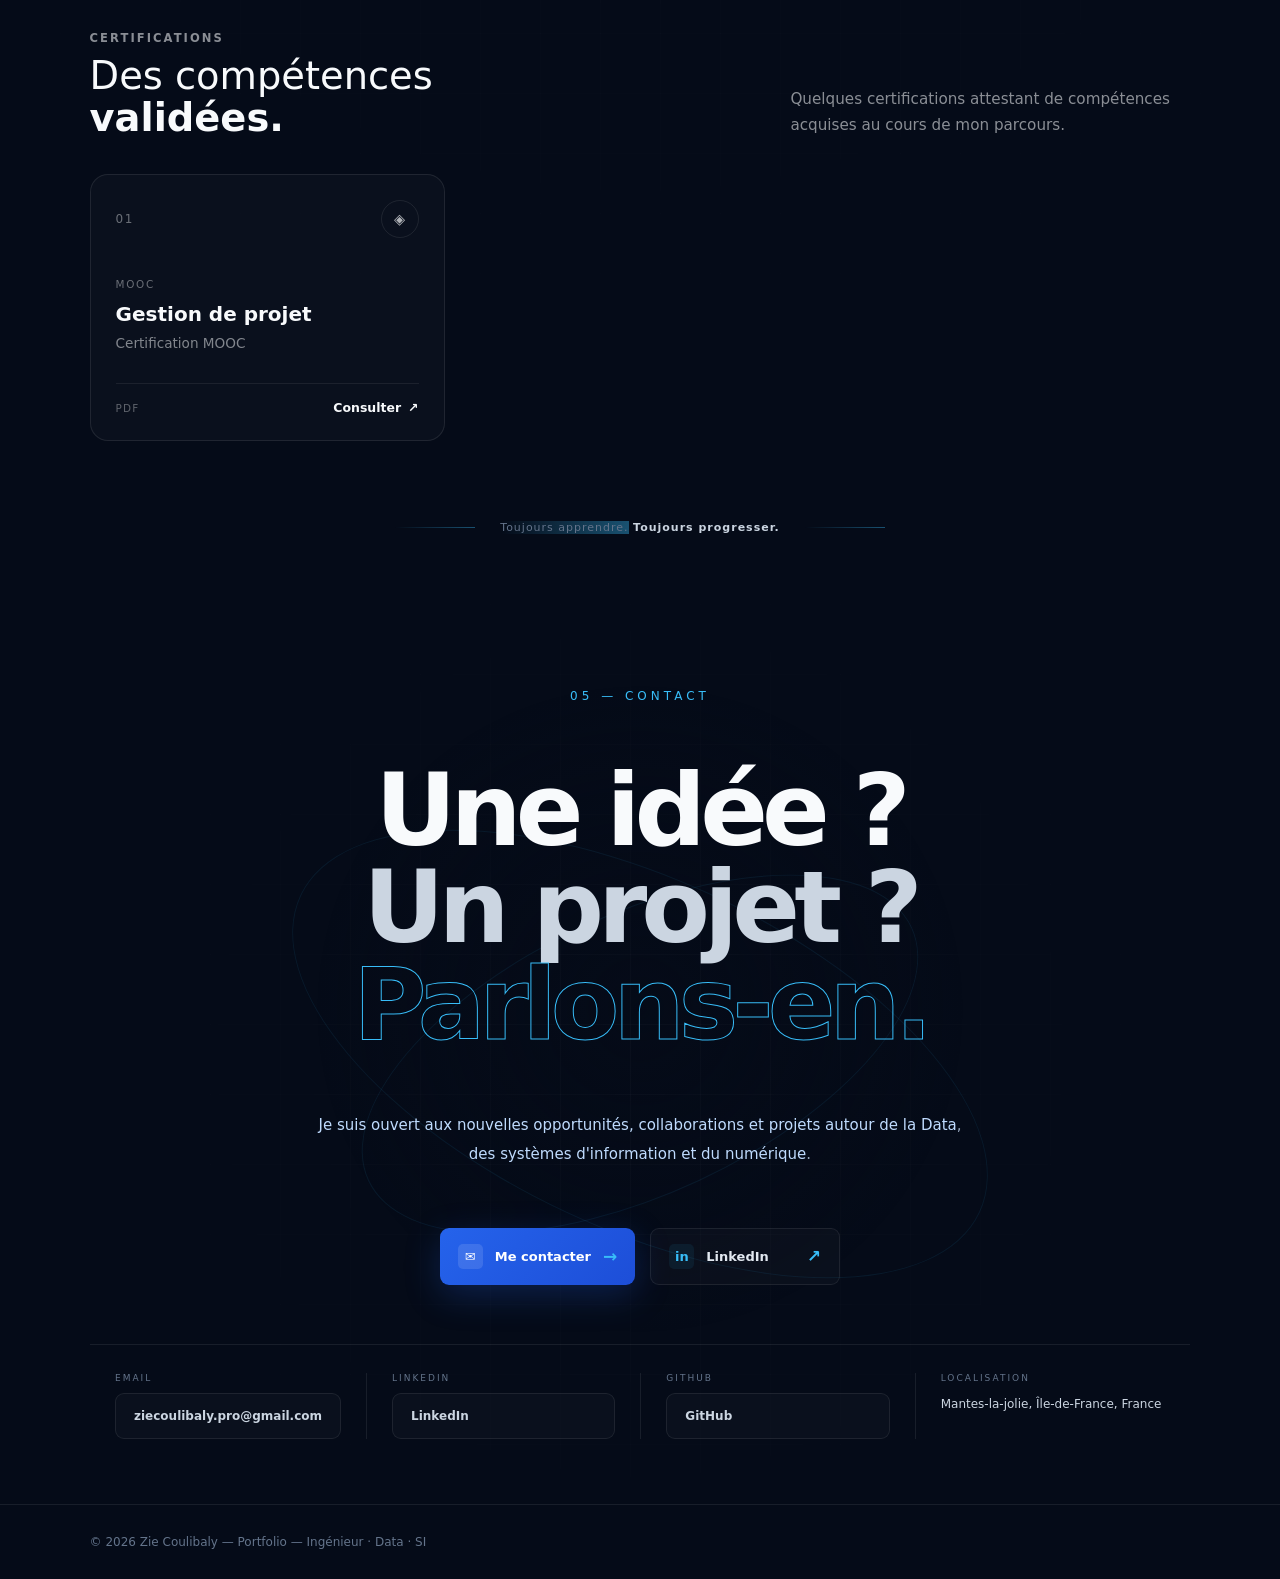
==== commit 58ff8ee1: "Mise a jour" ====
--- a/index.html
+++ b/index.html
@@ -103,10 +103,10 @@
                         <span class="status-dot"></span>
 
                         <span
-                            data-fr="Recherche stage de 4-6 mois · à partir du mois d'avril 2027."
-                            data-en="Looking for a 4-6 month internship · starting April 2027."
+                            data-fr="Recherche stage data scientist & data analyst · 4-6 mois · à partir du mois d'avril 2027."
+                            data-en="Looking for a 4-6 month data scientist & data analyst internship · starting April 2027."
                         >
-                            Recherche stage de 4-6 mois, à partir du mois d'April 2027.
+                            Recherche stage data scientist & data analyst de 4-6 mois, à partir du mois d'April 2027.
                         </span>
                     </div>
 
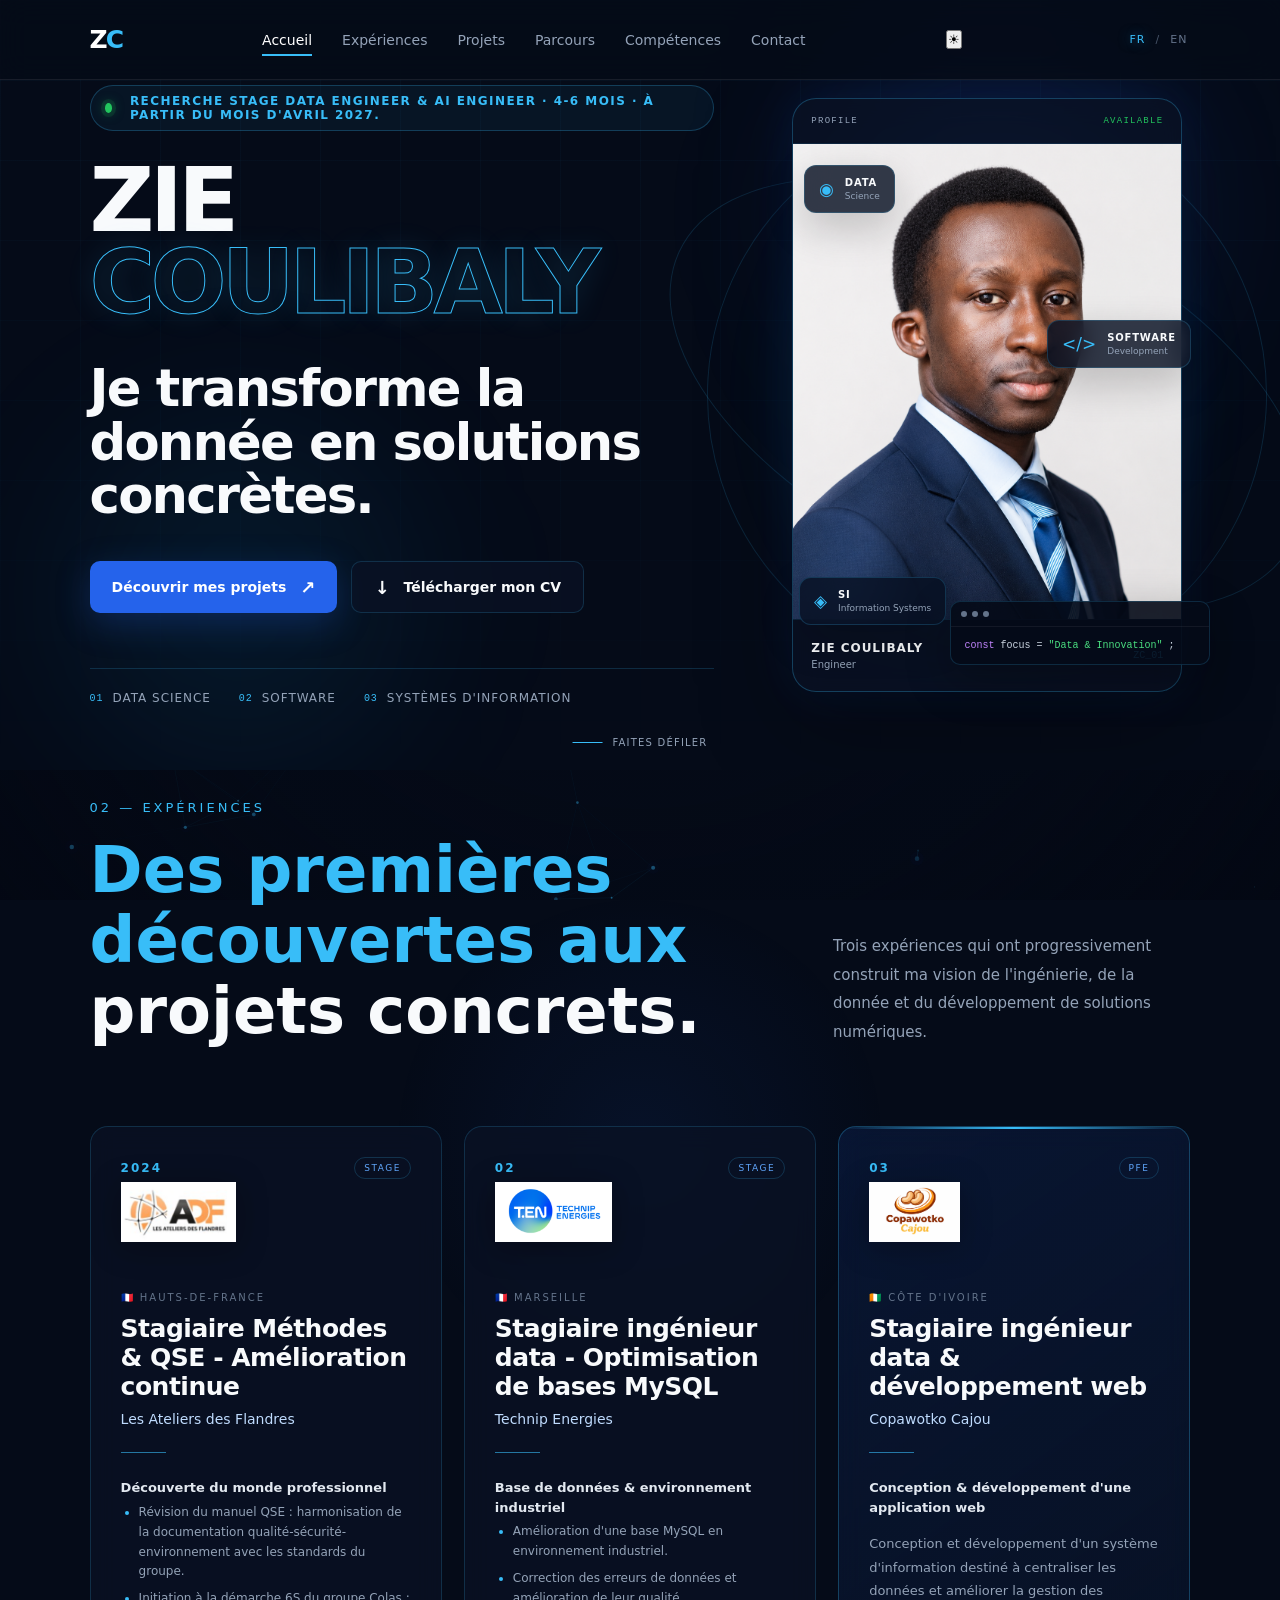
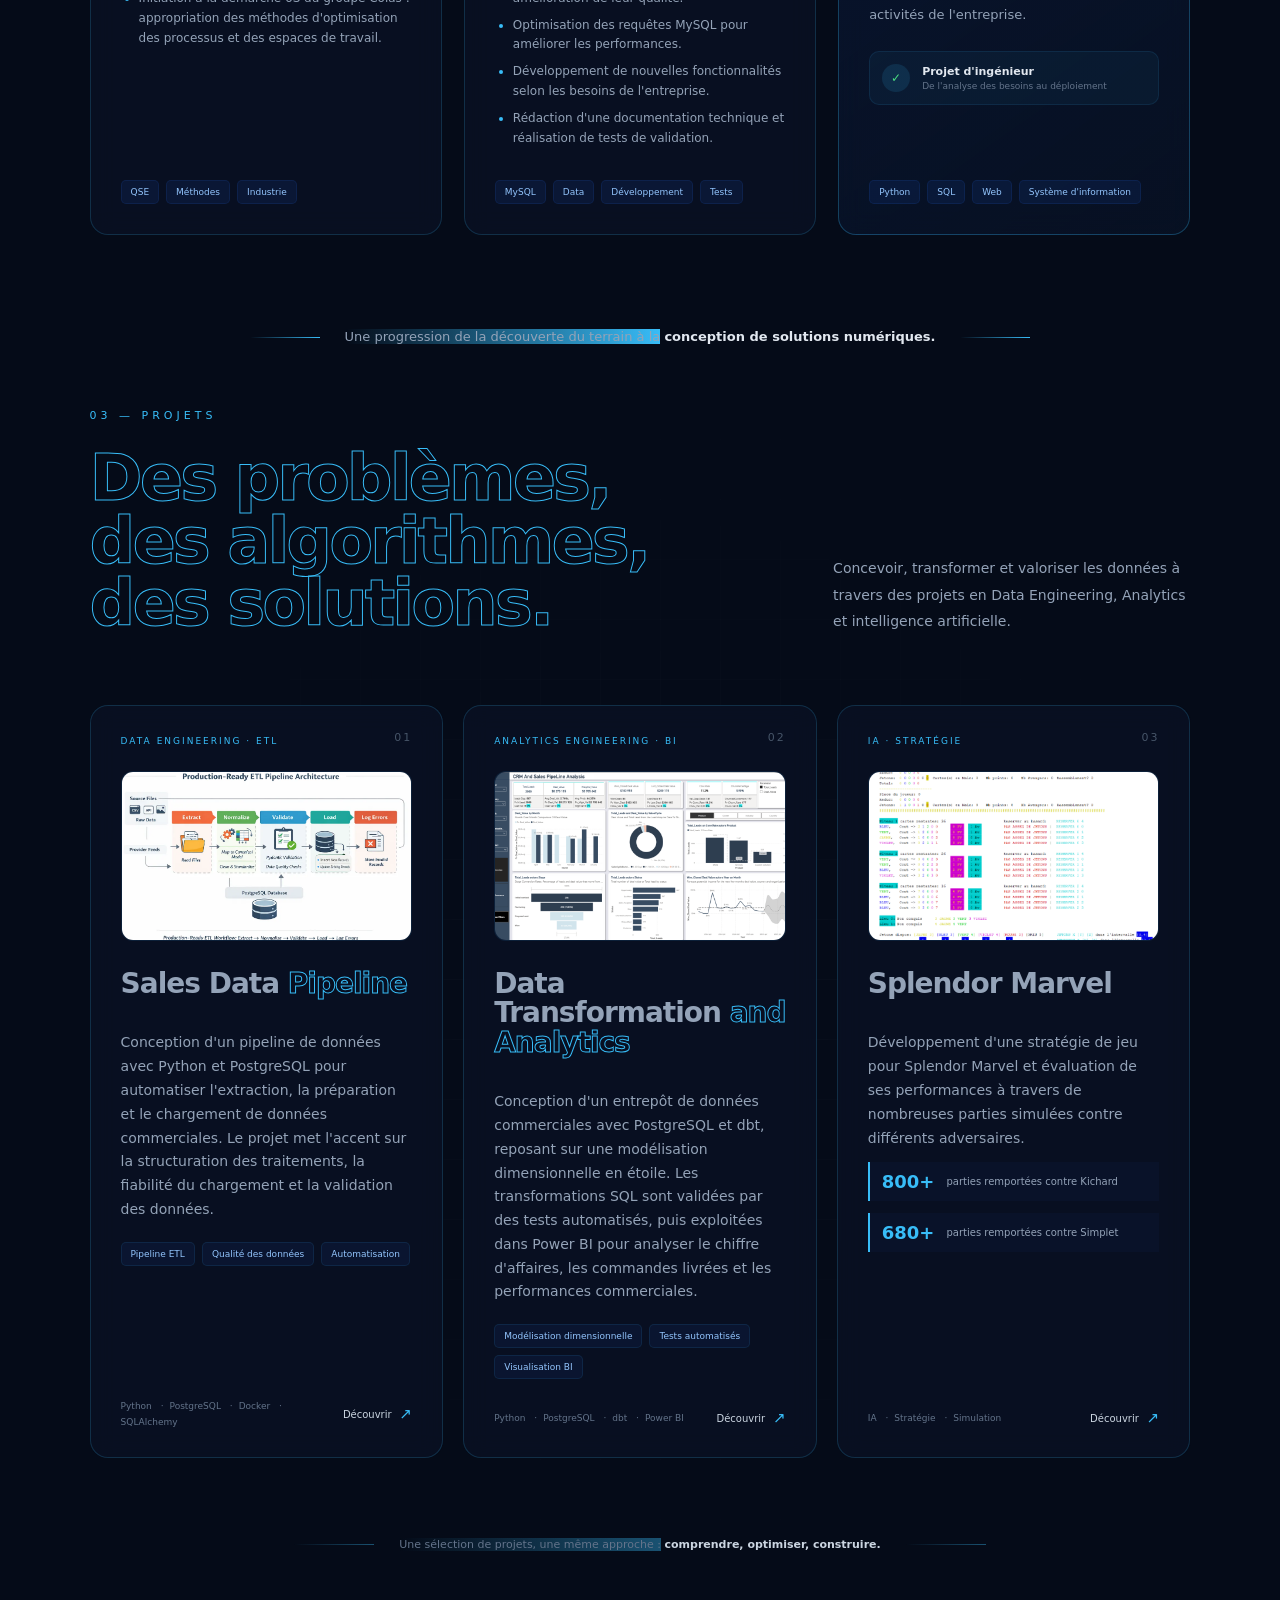
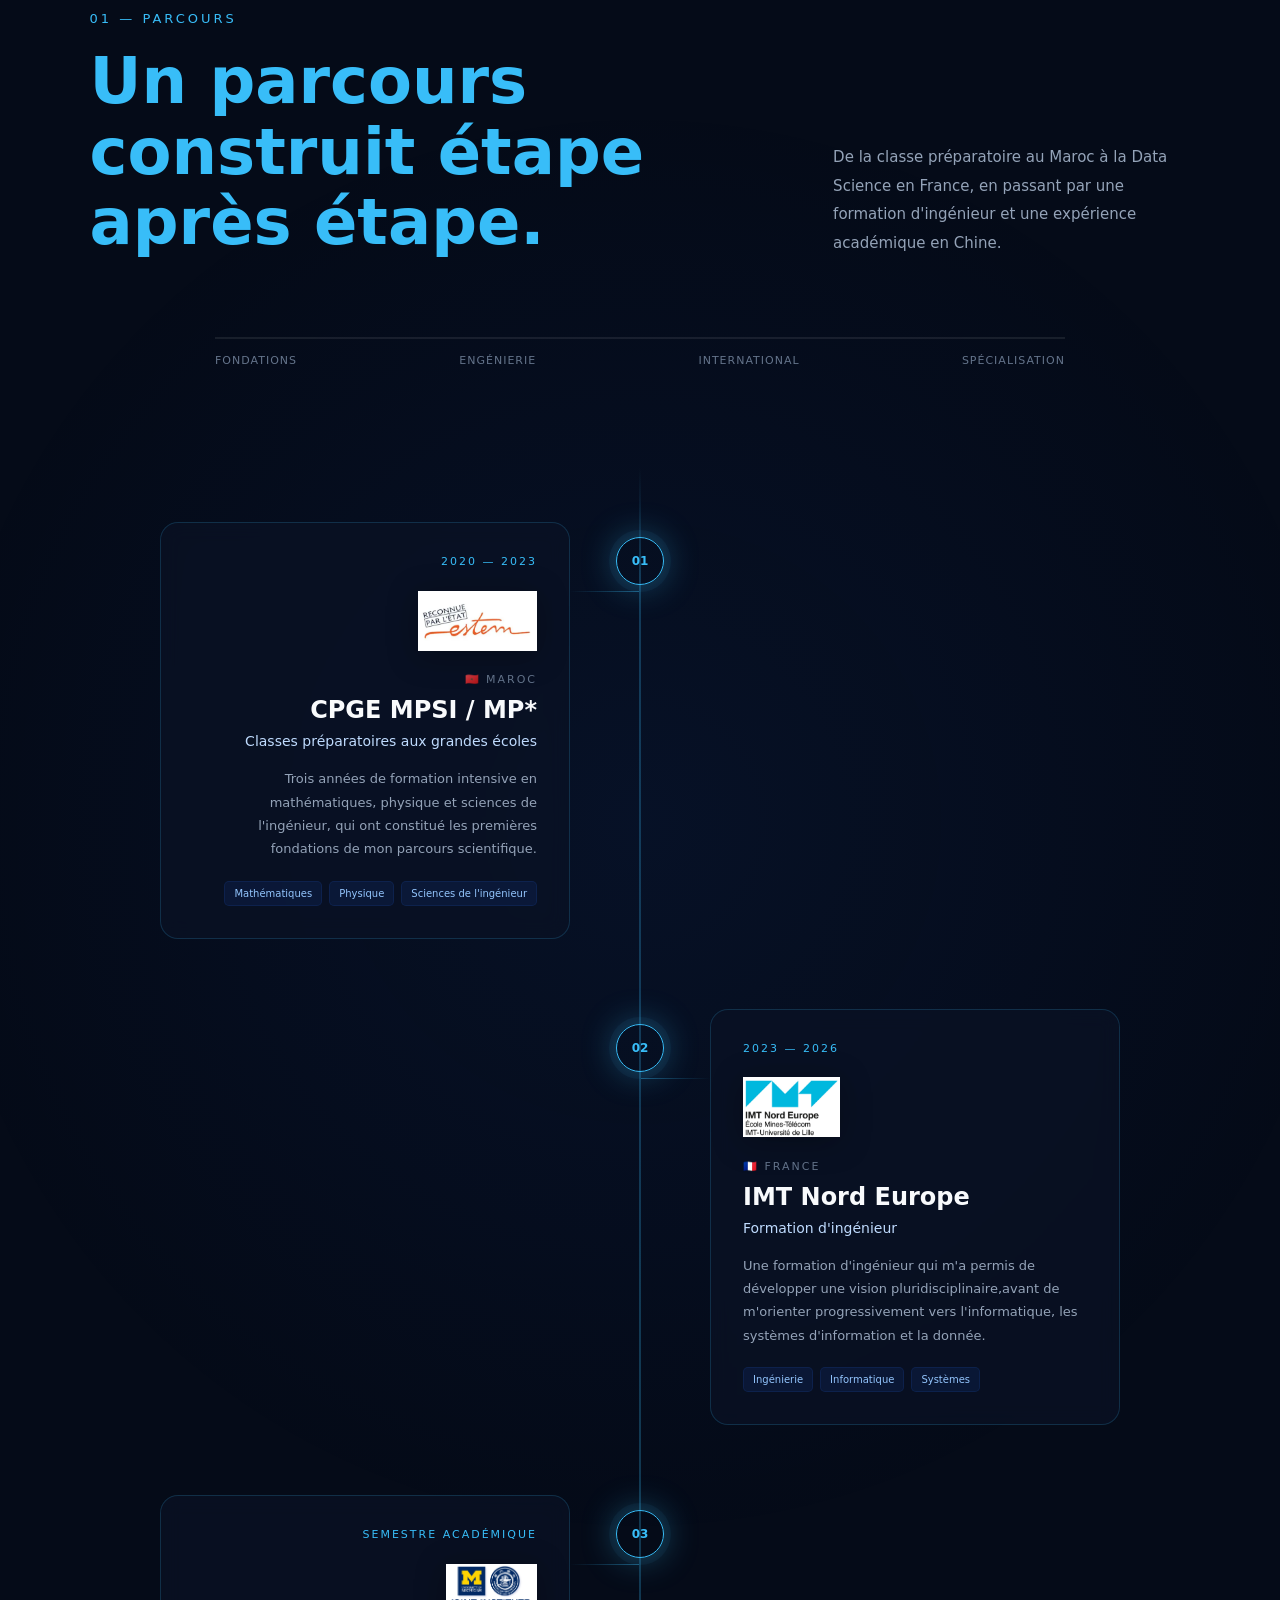
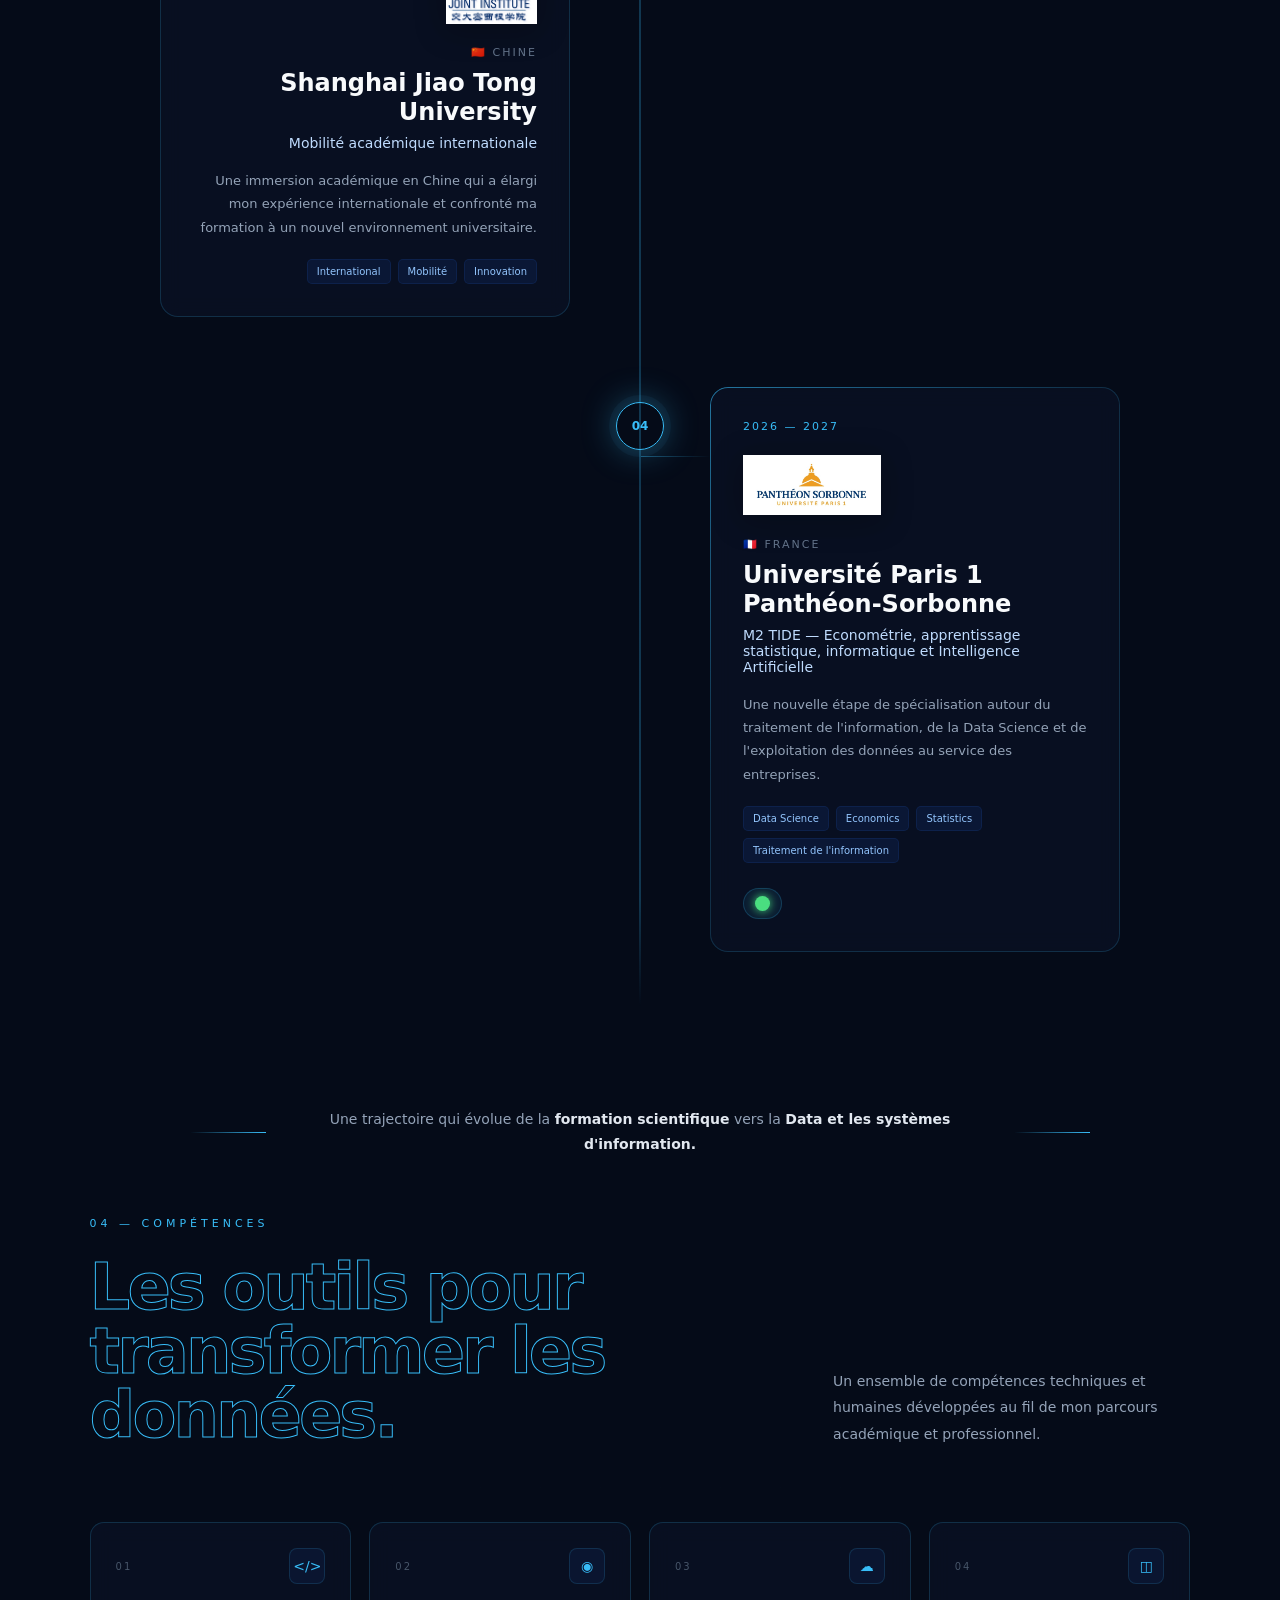
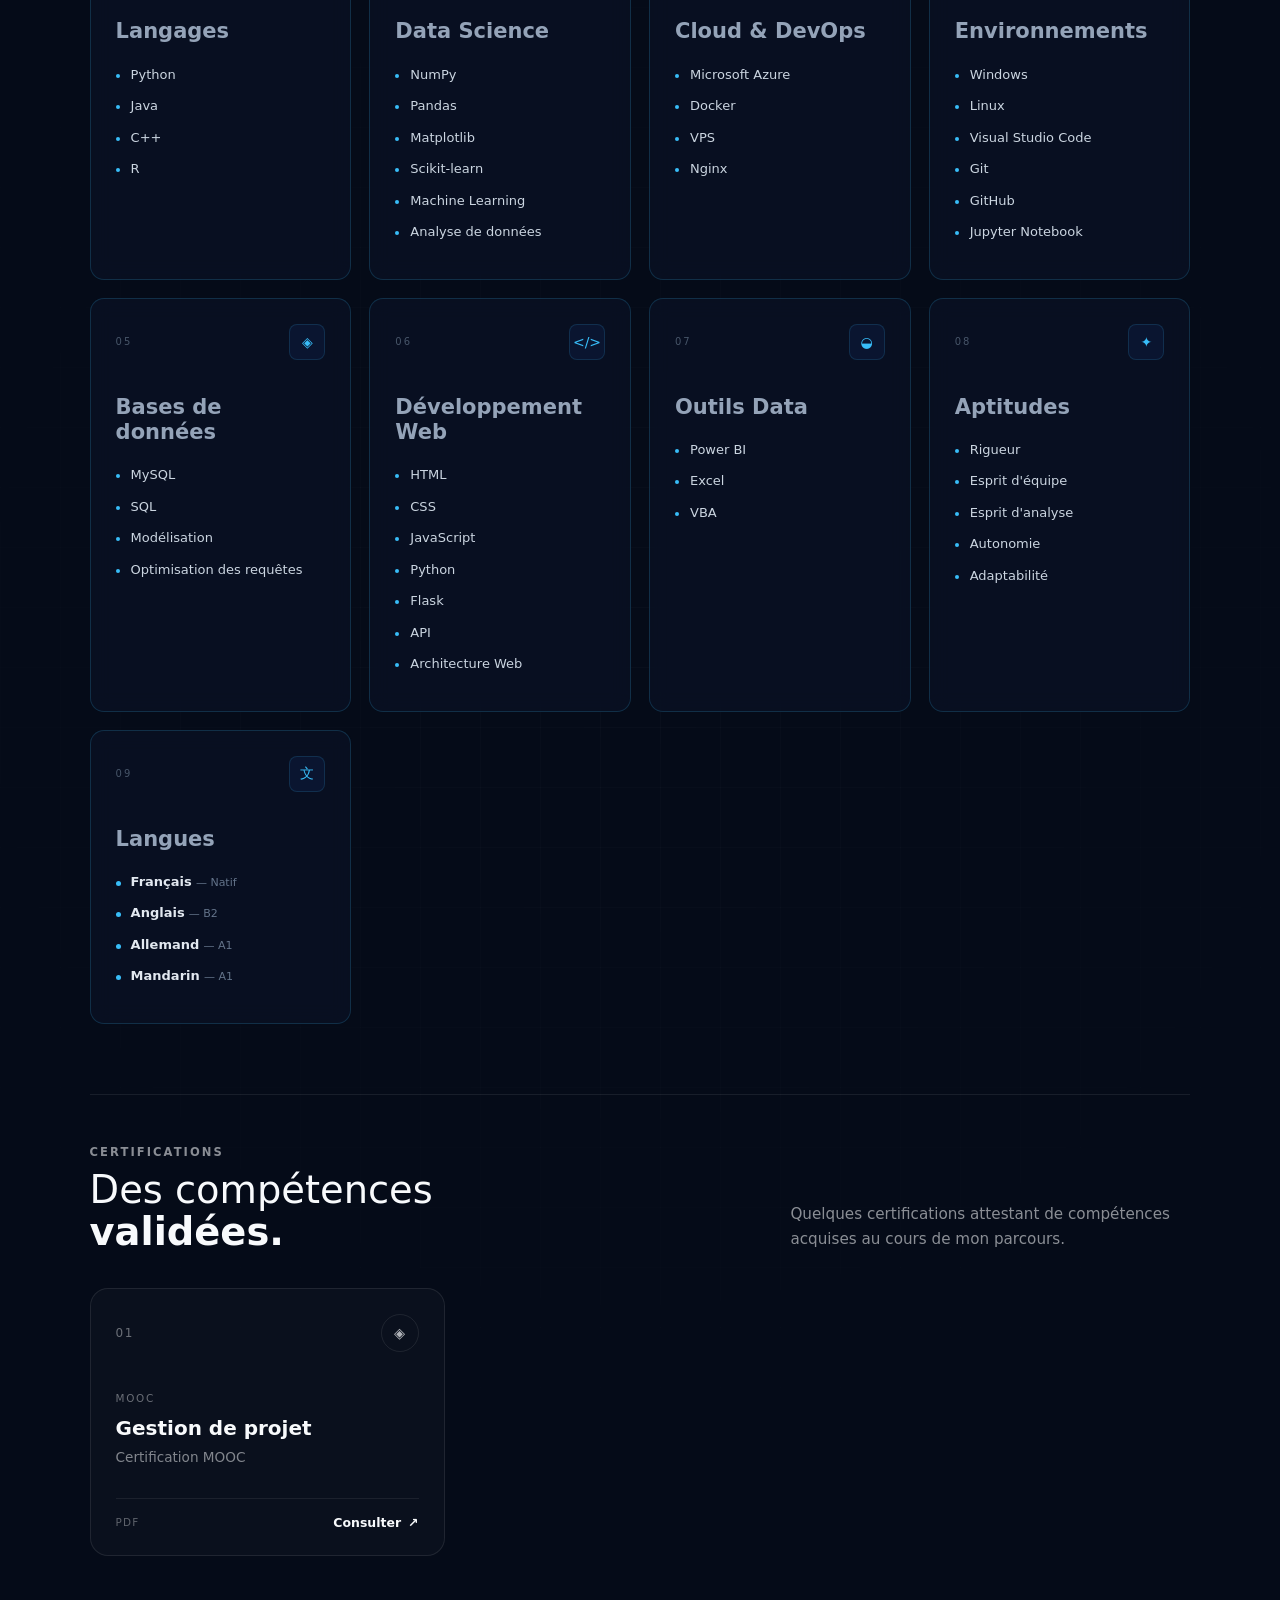
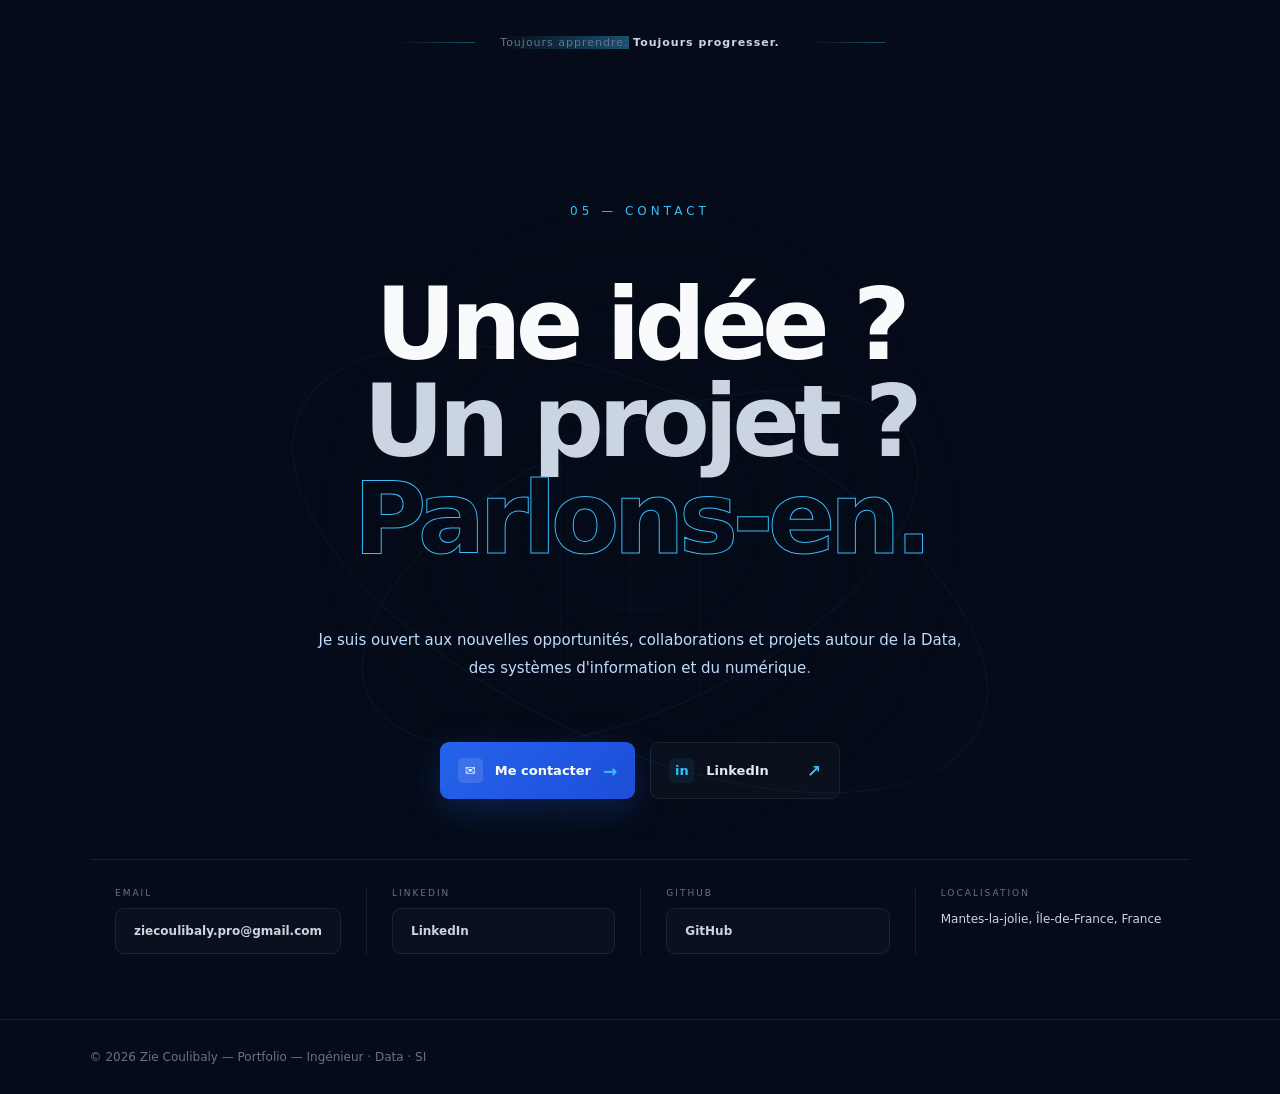
==== commit d543dc32: "Mise à jour" ====
--- a/index.html
+++ b/index.html
@@ -25,9 +25,9 @@
 
         <nav class="nav-links">
             <a href="#accueil" class="active" data-fr="Accueil" data-en="Home">Accueil</span></a>
-            <a href="#parcours" data-fr="Parcours" data-en="Journey">Parcours</a>
             <a href="#experiences" data-fr="Expériences" data-en="Experiences">Expériences</a>
             <a href="#realisations" data-fr="Projets" data-en="Projects">Projets</a>
+            <a href="#parcours" data-fr="Parcours" data-en="Journey">Parcours</a>
             <a href="#competences" data-fr="Compétences" data-en="Skills">Compétences</a>
             <a href="#contact" data-fr="Contact" data-en="Contact">Contact</a>
         </nav>
@@ -103,10 +103,10 @@
                         <span class="status-dot"></span>
 
                         <span
-                            data-fr="Recherche stage data scientist & data analyst · 4-6 mois · à partir du mois d'avril 2027."
-                            data-en="Looking for a 4-6 month data scientist & data analyst internship · starting April 2027."
+                            data-fr="Recherche stage Data Engineer & AI Engineer · 4-6 mois · à partir du mois d'avril 2027."
+                            data-en="Looking for a 4-6 month Data Engineer & AI Engineer internship · starting April 2027."
                         >
-                            Recherche stage data scientist & data analyst de 4-6 mois, à partir du mois d'April 2027.
+                            Recherche stage Data Engineer & AI Engineer de 4-6 mois, à partir du mois d'April 2027.
                         </span>
                     </div>
 
@@ -334,6 +334,768 @@
                 >
                     Faites défiler
                 </p>
+
+            </div>
+
+        </section>
+
+        <!-- =================================================
+            EXPERIENCES
+        ================================================== -->
+
+        <section class="experiences-section" id="experiences">
+
+            <div class="experiences-header">
+
+                <div class="section-title">
+
+                    <p data-fr="02 — EXPÉRIENCES" data-en="02 — EXPERIENCES">02 — EXPÉRIENCES</p>
+
+                    <h2>
+                        <span data-fr="Des premières découvertes aux"
+                        data-en="From first discoveries to">Des premières découvertes
+                        aux</span><strong data-fr=" projets concrets."
+                        data-en=" concrete projects.">projets concrets.</strong>
+                    </h2>
+
+                </div>
+
+                <p class="experiences-intro" data-fr="Trois expériences qui ont progressivement construit ma vision de l'ingénierie, de la donnée et du développement de solutions numériques."
+                    data-en="Three experiences that have progressively shaped my vision of engineering, data, and digital solution development.">
+                    Trois expériences qui ont progressivement construit
+                    ma vision de l'ingénierie, de la donnée et du
+                    développement de solutions numériques.
+                </p>
+
+            </div>
+
+            <div class="experiences-grid">
+
+
+                <!-- =====================================
+                    EXPERIENCE 01
+                ====================================== -->
+
+                <article class="experience-card">
+
+                    <div class="experience-top">
+
+                        <span class="experience-number">
+                            2024
+                        </span>
+
+                        <span class="experience-type" data-fr="STAGE"
+                        data-en="INTERNSHIP">
+                            STAGE
+                        </span>
+
+                    </div>
+
+
+                    <div class="timeline-logo">
+                        <img
+                            src="assets/images/logo_adf.png"
+                            alt="Logo Les Ateliers des Flandres"
+                        >
+                    </div>
+
+
+                    <div class="experience-location">
+                        🇫🇷 HAUTS-DE-FRANCE
+                    </div>
+
+
+                    <h3 data-fr="Stagiaire Méthodes & QSE - Amélioration continue"
+                      data-en="QSE Methods Intern">
+                        Stagiaire QSE<br>
+                        Méthodes
+                    </h3>
+
+
+                    <h4>
+                        Les Ateliers des Flandres
+                    </h4>
+
+
+                    <div class="experience-divider"></div>
+
+
+                    <p class="experience-role" data-fr="Découverte du monde professionnel"
+                    data-en="First professional experience">
+                        Découverte du monde professionnel
+                    </p>
+
+
+                    <ul class="experience-list"> 
+
+                        <li data-fr="Révision du manuel QSE : harmonisation de la documentation 
+                        qualité-sécurité-environnement avec les standards du groupe."
+                        data-en="Discovery of the professional world and the industrial environment.">
+                            Révision du manuel QSE : harmonisation de la documentation 
+                            qualité-sécurité-environnement avec les standards du groupe.
+                        </li>
+
+                        <li data-fr="Initiation à la démarche 6S du groupe Colas : appropriation des 
+                        méthodes d'optimisation des processus et des espaces de travail."
+                        data-en="Participation in continuous improvement and quality projects.">
+                            Initiation à la démarche 6S du groupe Colas : appropriation des méthodes 
+                            d'optimisation des processus et des espaces de travail.
+                        </li>
+
+                    </ul>
+
+                    <div class="experience-tags">
+
+                        <span>QSE</span>
+                        <span data-fr="Méthodes" data-en="Methods">Méthodes</span>
+                        <span data-fr="Industrie" data-en="Industry">Industrie</span>
+
+                    </div>
+
+                </article>
+
+
+
+                <!-- =====================================
+                    EXPERIENCE 02
+                ====================================== -->
+
+                <article class="experience-card">
+
+                    <div class="experience-top">
+
+                        <span class="experience-number">
+                            02
+                        </span>
+
+                        <span class="experience-type" data-fr="STAGE"
+                        data-en="INTERNSHIP">
+                            STAGE
+                        </span>
+
+                    </div>
+
+                    <div class="timeline-logo">
+                        <img
+                            src="assets/images/logo_TEN.png"
+                            alt="Logo Technip Energies"
+                        >
+                    </div>
+
+
+                    <div class="experience-location">
+                        🇫🇷 MARSEILLE
+                    </div>
+
+
+                    <h3 data-fr="Stagiaire ingénieur data - Optimisation de bases MySQL"
+                      data-en="Engineering Assistant Intern">
+                        Stagiaire<br>
+                        Assistant Ingénieur
+                    </h3>
+
+
+                    <h4>
+                        Technip Energies
+                    </h4>
+
+
+                    <div class="experience-divider"></div>
+
+
+                    <p class="experience-role" data-fr="Base de données &amp; environnement industriel"
+                    data-en="Database &amp; industrial environment">
+                        Base de données &amp; environnement industriel
+                    </p>
+
+
+                    <ul class="experience-list">
+
+                        <li data-fr="Amélioration d'une base MySQL en environnement industriel."
+                        data-en="Improvement of a MySQL database in an industrial environment.">
+                            Amélioration d'une base MySQL en
+                            environnement industriel.
+                        </li>
+
+                        <li data-fr="Correction des erreurs de données et amélioration de leur qualité."
+                        data-en="Correction of data errors and improvement of data quality.">
+                            Correction des erreurs de données et
+                            amélioration de leur qualité.
+                        </li>
+
+                        <li data-fr="Optimisation des requêtes MySQL pour améliorer les performances."
+                        data-en="Optimization of MySQL queries to improve performance.">
+                            Optimisation des requêtes MySQL pour
+                            améliorer les performances.
+                        </li>
+
+                        <li data-fr="Développement de nouvelles fonctionnalités selon les besoins de l'entreprise."
+                        data-en="Development of new features according to the company's needs.">
+                            Développement de nouvelles fonctionnalités
+                            selon les besoins de l'entreprise.
+                        </li>
+
+                        <li data-fr="Rédaction d'une documentation technique et réalisation de tests de validation."
+                        data-en="Technical documentation and validation testing.">
+                            Rédaction d'une documentation technique
+                            et réalisation de tests de validation.
+                        </li>
+
+                    </ul>
+
+
+                    <div class="experience-tags">
+
+                        <span>MySQL</span>
+                        <span>Data</span>
+                        <span data-fr="Développement" data-en="Development">Développement</span>
+                        <span data-fr="Tests" data-en="Testing">Tests</span>
+
+                    </div>
+
+                </article>
+
+
+
+                <!-- =====================================
+                    EXPERIENCE 03
+                ====================================== -->
+
+                <article class="experience-card featured">
+
+                    <div class="experience-top">
+
+                        <span class="experience-number">
+                            03
+                        </span>
+
+                        <span class="experience-type">
+                            PFE
+                        </span>
+
+                    </div>
+
+
+                    <div class="timeline-logo">
+                        <img
+                            src="assets/images/logo_cajou.png"
+                            alt="Logo Copawotko cajou"
+                        >
+                    </div>
+
+                    <div class="experience-location">
+                        🇨🇮 CÔTE D'IVOIRE
+                    </div>
+
+
+                    <h3 data-fr="Stagiaire ingénieur data & développement web"
+                      data-en="Engineering Intern Final-Year Project">
+                        Stagiaire ingénieur data & développement web<br>
+                        PFE
+                    </h3>
+
+
+                    <h4>
+                        Copawotko Cajou
+                    </h4>
+
+
+                    <div class="experience-divider"></div>
+
+
+                    <p class="experience-role" data-fr="Conception &amp; développement d'une application web"
+                    data-en="Design &amp; development of a web application">
+                        Conception &amp; développement
+                        d'une application web
+                    </p>
+
+
+                    <p class="experience-description" data-fr="Conception et développement d'un système d'information destiné à centraliser les données et améliorer la gestion des activités de l'entreprise."
+                    data-en="Design and development of an information system designed to centralize data and improve the management of the company's activities.">
+                        Conception et développement d'un système
+                        d'information destiné à centraliser les données
+                        et améliorer la gestion des activités de
+                        l'entreprise.
+                    </p>
+
+
+                    <div class="experience-achievement">
+
+                        <span class="achievement-icon">
+                            ✓
+                        </span>
+
+                        <div>
+
+                            <strong data-fr="Projet d'ingénieur"
+                            data-en="Engineering Project">
+                                Projet d'ingénieur
+                            </strong>
+
+                            <small data-fr="De l'analyse des besoins au déploiement"
+                           data-en="From requirements analysis to deployment">
+                                De l'analyse des besoins
+                                au déploiement
+                            </small>
+
+                        </div>
+
+                    </div>
+
+
+                    <div class="experience-tags">
+
+                        <span>Python</span>
+                        <span>SQL</span>
+                        <span>Web</span>
+                        <span data-fr="Système d'information"
+                      data-en="Information System">Système d'information</span>
+
+                    </div>
+
+                </article>
+
+            </div>
+
+
+            <!-- ================================
+                TRANSITION
+            ================================= -->
+
+            <div class="experiences-transition">
+
+                <span></span>
+
+                <p>
+                    <span data-fr="Une progression de la découverte du terrain à la"
+                        data-en="A progression from discovering the field to">
+                        Une progression de la découverte du terrain à la
+                    </span>
+                    <strong data-fr="conception de solutions numériques."
+                    data-en="designing digital solutions.">conception de solutions numériques.</strong>
+                </p>
+
+                <span class="conclusion-line"></span>
+
+
+            </div>
+
+        </section>
+
+        <!-- =================================================
+            REALISATIONS
+        ================================================== -->
+
+        <section class="projects-section" id="realisations">
+
+            <!-- Background -->
+
+            <div class="projects-background"></div>
+
+            <div class="projects-glow projects-glow-1"></div>
+            <div class="projects-glow projects-glow-2"></div>
+
+
+            <div class="projects-container">
+
+                <!-- =================================================
+                    HEADER
+                ================================================== -->
+
+                <div class="projects-header">
+
+                    <div>
+
+                        <p class="projects-label"
+                        data-fr="03 — PROJETS"
+                        data-en="03 — PROJECTS">
+                            03 — PROJETS
+                        </p>
+
+                        <h2>
+                            <span data-fr="Des problèmes,"
+                                data-en="Problems,">
+                                Des problèmes,
+                            </span>
+
+                            <span data-fr="des algorithmes,"
+                                data-en="algorithms,">
+                                des algorithmes,
+                            </span>
+
+                            <span data-fr="des solutions."
+                                data-en="solutions.">
+                                des solutions.
+                            </span>
+                        </h2>
+
+                    </div>
+
+
+                    <p class="projects-intro"
+                    data-fr="Concevoir, transformer et valoriser les données à travers des projets en Data Engineering, Analytics et intelligence artificielle."
+                    data-en="A selection of academic and personal projects reflecting my approach to algorithms, simulation, and optimization.">
+
+                    Concevoir, transformer et valoriser les données à travers des projets en Data Engineering, Analytics et intelligence artificielle.
+
+                    </p>
+
+                </div>
+
+
+                <!-- =================================================
+                    PROJECTS
+                ================================================== -->
+
+                <div class="projects-grid">
+
+                    <!-- =============================================
+                        PROJET 01 — SALES DATA PIPELINE
+                    ============================================== -->
+
+                    <article class="project-card">
+
+                        <div class="project-number">
+                            01
+                        </div>
+
+                        <div class="project-category"
+                            data-fr="DATA ENGINEERING · ETL"
+                            data-en="DATA ENGINEERING · ETL">
+                            DATA ENGINEERING · ETL
+                        </div>
+
+                        <div class="project-visual">
+
+                            <img
+                                src="assets/images/logo_pipeline_ETL.png"
+                                alt="Pipeline ETL"
+                            >
+
+                        </div>
+
+                        <div class="project-content">
+
+                            <h3>
+                                Sales Data
+                                <span>Pipeline</span>
+                            </h3>
+
+                            <p class="project-description"
+                                data-fr="Conception d'un pipeline de données avec Python et PostgreSQL pour automatiser l'extraction, la préparation et le chargement de données commerciales. Le projet met l'accent sur la structuration des traitements, la fiabilité du chargement et la validation des données."
+                                data-en="Development of a data pipeline using Python and PostgreSQL to automate the extraction, preparation and loading of sales data. The project focuses on structured processing, reliable data loading and data validation.">
+
+                                Conception d'un pipeline de données avec Python
+                                et PostgreSQL pour automatiser l'extraction,
+                                la préparation et le chargement de données
+                                commerciales.
+
+                            </p>
+
+                            <div class="project-highlights">
+
+                                <span
+                                    data-fr="Pipeline ETL"
+                                    data-en="ETL Pipeline">
+                                    Pipeline ETL
+                                </span>
+
+                                <span
+                                    data-fr="Qualité des données"
+                                    data-en="Data Quality">
+                                    Qualité des données
+                                </span>
+
+                                <span
+                                    data-fr="Automatisation"
+                                    data-en="Automation">
+                                    Automatisation
+                                </span>
+
+                            </div>
+
+                            <div class="project-footer">
+
+                                <div class="project-tech">
+
+                                    <span>Python</span>
+                                    <span>PostgreSQL</span>
+                                    <span>Docker</span>
+                                    <span>SQLAlchemy</span>
+
+                                </div>
+
+                                <a
+                                    href="https://github.com/coulibalyzie/pipeline-ETL"
+                                    class="project-link"
+                                    target="_blank"
+                                    rel="noopener noreferrer"
+                                >
+                                    <span
+                                        data-fr="Découvrir"
+                                        data-en="Explore">
+                                        Découvrir
+                                    </span>
+
+                                    <span>↗</span>
+                                </a>
+
+                            </div>
+
+                        </div>
+
+                    </article>
+
+                    <!-- =============================================
+                    PROJET 02 — SALES DATA WAREHOUSE
+                    ============================================== -->
+
+                    <article class="project-card">
+
+                        <div class="project-number">
+                            02
+                        </div>
+
+                        <div class="project-category"
+                            data-fr="ANALYTICS ENGINEERING · BI"
+                            data-en="ANALYTICS ENGINEERING · BI">
+                            ANALYTICS ENGINEERING · BI
+                        </div>
+
+                        <div class="project-visual">
+
+                            <img
+                                src="assets/images/logo_data_transformation.png"
+                                alt="Data Transformation and Analytics"
+                            >
+
+                        </div>
+
+                        <div class="project-content">
+
+                            <h3>
+                                Data Transformation
+                                <span>and Analytics</span>
+                            </h3>
+
+                            <p class="project-description"
+                                data-fr="Conception d'un entrepôt de données commerciales avec PostgreSQL et dbt, reposant sur une modélisation dimensionnelle en étoile. Les transformations SQL sont validées par des tests automatisés, puis exploitées dans Power BI pour analyser le chiffre d'affaires, les commandes livrées et les performances commerciales."
+                                data-en="Design of a sales data warehouse using PostgreSQL and dbt, based on a dimensional star schema. SQL transformations are validated through automated tests and visualized in Power BI to analyze revenue, delivered orders and business performance.">
+
+                                Conception d'un entrepôt de données commerciales
+                                avec PostgreSQL et dbt, reposant sur une
+                                modélisation dimensionnelle en étoile.
+                                Les données sont ensuite exploitées dans Power BI
+                                pour analyser les performances commerciales.
+
+                            </p>
+
+                            <div class="project-highlights">
+
+                                <span
+                                    data-fr="Modélisation dimensionnelle"
+                                    data-en="Dimensional Modeling">
+                                    Modélisation dimensionnelle
+                                </span>
+
+                                <span
+                                    data-fr="Tests automatisés"
+                                    data-en="Automated Testing">
+                                    Tests automatisés
+                                </span>
+
+                                <span
+                                    data-fr="Visualisation BI"
+                                    data-en="BI Analytics">
+                                    Visualisation BI
+                                </span>
+
+                            </div>
+
+                            <div class="project-footer">
+
+                                <div class="project-tech">
+
+                                    <span>Python</span>
+                                    <span>PostgreSQL</span>
+                                    <span>dbt</span>
+                                    <span>Power BI</span>
+
+                                </div>
+
+                                <a
+                                    href="https://github.com/coulibalyzie/data_transformation"
+                                    class="project-link"
+                                    target="_blank"
+                                    rel="noopener noreferrer"
+                                >
+                                    <span
+                                        data-fr="Découvrir"
+                                        data-en="Explore">
+                                        Découvrir
+                                    </span>
+
+                                    <span>↗</span>
+                                </a>
+
+                            </div>
+
+                        </div>
+
+                    </article>
+
+                    <!-- =============================================
+                        PROJET 03 — SPLENDOR
+                    ============================================== -->
+
+                    <article class="project-card">
+
+                        <div class="project-number">
+                            03
+                        </div>
+
+
+                        <div class="project-category"
+                            data-fr="IA · STRATÉGIE"
+                            data-en="AI · STRATEGY">
+                            IA · STRATÉGIE
+                        </div>
+
+
+                        <div class="project-visual">
+
+                            <img
+                                src="assets/images/logo_splendor.png"
+                                alt="Splendor Marvel"
+                            >
+
+                        </div>
+
+
+                        <div class="project-content">
+
+                            <h3>
+                                Splendor Marvel
+                            </h3>
+
+
+                            <p class="project-description"
+                            data-fr="Développement d'une stratégie de jeu pour Splendor Marvel et évaluation de ses performances à travers de nombreuses parties simulées contre différents adversaires."
+                            data-en="Development of a game strategy for Splendor Marvel and evaluation of its performance through numerous simulated matches against different opponents.">
+
+                                Développement d'une stratégie de jeu
+                                pour Splendor Marvel et évaluation de
+                                ses performances à travers de nombreuses
+                                parties simulées contre différents
+                                adversaires.
+
+                            </p>
+
+
+                            <div class="project-result">
+
+                                <strong>
+                                    800+
+                                </strong>
+
+                                <span
+                                    data-fr="parties remportées contre Kichard"
+                                    data-en="games won against Kichard">
+                                    parties remportées
+                                    contre Kichard
+                                </span>
+
+                            </div>
+
+
+                            <div class="project-result">
+
+                                <strong>
+                                    680+
+                                </strong>
+
+                                <span
+                                    data-fr="parties remportées contre Simplet"
+                                    data-en="games won against Simplet">
+                                    parties remportées
+                                    contre Simplet
+                                </span>
+
+                            </div>
+
+
+                            <div class="project-footer">
+
+                                <div class="project-tech">
+
+                                    <span>IA</span>
+
+                                    <span
+                                        data-fr="Stratégie"
+                                        data-en="Strategy">
+                                        Stratégie
+                                    </span>
+
+                                    <span
+                                        data-fr="Simulation"
+                                        data-en="Simulation">
+                                        Simulation
+                                    </span>
+
+                                </div>
+
+
+                                <a
+                                    href="https://github.com/coulibalyzie/splendor-marvel"
+                                    class="project-link"
+                                    target="_blank"
+                                    rel="noopener noreferrer"
+                                >
+                                    <span
+                                        data-fr="Découvrir"
+                                        data-en="Explore">
+                                        Découvrir
+                                    </span>
+
+                                    <span>↗</span>
+                                </a>
+
+                            </div>
+
+                        </div>
+
+                    </article>
+
+                </div>
+
+
+                <!-- =================================================
+                    BOTTOM
+                ================================================== -->
+
+                <div class="projects-bottom">
+
+                    <span></span>
+
+                    <p>
+
+                        <span
+                            data-fr="Une sélection de projets, une même approche :"
+                            data-en="A selection of projects, one consistent approach:">
+                            Une sélection de projets, une même approche :
+                        </span>
+
+                        <strong
+                            data-fr=" comprendre, optimiser, construire."
+                            data-en=" understand, optimize, build.">
+                            comprendre, optimiser, construire.
+                        </strong>
+
+                    </p>
+
+                    <span></span>
+
+                </div>
 
             </div>
 
@@ -698,866 +1460,6 @@
             </div>
 
         </section>
-
-        <!-- =================================================
-            EXPERIENCES
-        ================================================== -->
-
-        <section class="experiences-section" id="experiences">
-
-            <div class="experiences-header">
-
-                <div class="section-title">
-
-                    <p data-fr="02 — EXPÉRIENCES" data-en="02 — EXPERIENCES">02 — EXPÉRIENCES</p>
-
-                    <h2>
-                        <span data-fr="Des premières découvertes aux"
-                        data-en="From first discoveries to">Des premières découvertes
-                        aux</span><strong data-fr=" projets concrets."
-                        data-en=" concrete projects.">projets concrets.</strong>
-                    </h2>
-
-                </div>
-
-                <p class="experiences-intro" data-fr="Trois expériences qui ont progressivement construit ma vision de l'ingénierie, de la donnée et du développement de solutions numériques."
-                    data-en="Three experiences that have progressively shaped my vision of engineering, data, and digital solution development.">
-                    Trois expériences qui ont progressivement construit
-                    ma vision de l'ingénierie, de la donnée et du
-                    développement de solutions numériques.
-                </p>
-
-            </div>
-
-            <div class="experiences-grid">
-
-
-                <!-- =====================================
-                    EXPERIENCE 01
-                ====================================== -->
-
-                <article class="experience-card">
-
-                    <div class="experience-top">
-
-                        <span class="experience-number">
-                            01
-                        </span>
-
-                        <span class="experience-type" data-fr="STAGE"
-                        data-en="INTERNSHIP">
-                            STAGE
-                        </span>
-
-                    </div>
-
-
-                    <div class="timeline-logo">
-                        <img
-                            src="assets/images/logo_adf.png"
-                            alt="Logo Les Ateliers des Flandres"
-                        >
-                    </div>
-
-
-                    <div class="experience-location">
-                        🇫🇷 HAUTS-DE-FRANCE
-                    </div>
-
-
-                    <h3 data-fr="Stagiaire QSE Méthodes"
-                      data-en="QSE Methods Intern">
-                        Stagiaire QSE<br>
-                        Méthodes
-                    </h3>
-
-
-                    <h4>
-                        Les Ateliers des Flandres
-                    </h4>
-
-
-                    <div class="experience-divider"></div>
-
-
-                    <p class="experience-role" data-fr="Découverte du monde professionnel"
-                    data-en="First professional experience">
-                        Découverte du monde professionnel
-                    </p>
-
-
-                    <p class="experience-description" data-fr="Première immersion dans le monde professionnel, permettant de découvrir le fonctionnement d'une organisation industrielle et les exigences liées aux méthodes et à la qualité."
-                    data-en="First immersion in the professional world, providing an insight into the operations of an industrial organization and the requirements related to methods and quality.">
-                        Première immersion dans le monde professionnel,
-                        permettant de découvrir le fonctionnement d'une
-                        organisation industrielle et les exigences liées
-                        aux méthodes et à la qualité.
-                    </p>
-
-
-                    <div class="experience-tags">
-
-                        <span>QSE</span>
-                        <span data-fr="Méthodes" data-en="Methods">Méthodes</span>
-                        <span data-fr="Industrie" data-en="Industry">Industrie</span>
-
-                    </div>
-
-                </article>
-
-
-
-                <!-- =====================================
-                    EXPERIENCE 02
-                ====================================== -->
-
-                <article class="experience-card">
-
-                    <div class="experience-top">
-
-                        <span class="experience-number">
-                            02
-                        </span>
-
-                        <span class="experience-type" data-fr="STAGE"
-                        data-en="INTERNSHIP">
-                            STAGE
-                        </span>
-
-                    </div>
-
-                    <div class="timeline-logo">
-                        <img
-                            src="assets/images/logo_TEN.png"
-                            alt="Logo Technip Energies"
-                        >
-                    </div>
-
-
-                    <div class="experience-location">
-                        🇫🇷 MARSEILLE
-                    </div>
-
-
-                    <h3 data-fr="Stagiaire Assistant Ingénieur"
-                      data-en="Engineering Assistant Intern">
-                        Stagiaire<br>
-                        Assistant Ingénieur
-                    </h3>
-
-
-                    <h4>
-                        Technip Energies
-                    </h4>
-
-
-                    <div class="experience-divider"></div>
-
-
-                    <p class="experience-role" data-fr="Base de données &amp; environnement industriel"
-                    data-en="Database &amp; industrial environment">
-                        Base de données &amp; environnement industriel
-                    </p>
-
-
-                    <ul class="experience-list">
-
-                        <li data-fr="Amélioration d'une base MySQL en environnement industriel."
-                        data-en="Improvement of a MySQL database in an industrial environment.">
-                            Amélioration d'une base MySQL en
-                            environnement industriel.
-                        </li>
-
-                        <li data-fr="Correction des erreurs de données et amélioration de leur qualité."
-                        data-en="Correction of data errors and improvement of data quality.">
-                            Correction des erreurs de données et
-                            amélioration de leur qualité.
-                        </li>
-
-                        <li data-fr="Optimisation des requêtes MySQL pour améliorer les performances."
-                        data-en="Optimization of MySQL queries to improve performance.">
-                            Optimisation des requêtes MySQL pour
-                            améliorer les performances.
-                        </li>
-
-                        <li data-fr="Développement de nouvelles fonctionnalités selon les besoins de l'entreprise."
-                        data-en="Development of new features according to the company's needs.">
-                            Développement de nouvelles fonctionnalités
-                            selon les besoins de l'entreprise.
-                        </li>
-
-                        <li data-fr="Rédaction d'une documentation technique et réalisation de tests de validation."
-                        data-en="Technical documentation and validation testing.">
-                            Rédaction d'une documentation technique
-                            et réalisation de tests de validation.
-                        </li>
-
-                    </ul>
-
-
-                    <div class="experience-tags">
-
-                        <span>MySQL</span>
-                        <span>Data</span>
-                        <span data-fr="Développement" data-en="Development">Développement</span>
-                        <span data-fr="Tests" data-en="Testing">Tests</span>
-
-                    </div>
-
-                </article>
-
-
-
-                <!-- =====================================
-                    EXPERIENCE 03
-                ====================================== -->
-
-                <article class="experience-card featured">
-
-                    <div class="experience-top">
-
-                        <span class="experience-number">
-                            03
-                        </span>
-
-                        <span class="experience-type">
-                            PFE
-                        </span>
-
-                    </div>
-
-
-                    <div class="timeline-logo">
-                        <img
-                            src="assets/images/logo_cajou.png"
-                            alt="Logo Copawotko cajou"
-                        >
-                    </div>
-
-                    <div class="experience-location">
-                        🇨🇮 CÔTE D'IVOIRE
-                    </div>
-
-
-                    <h3 data-fr="Stagiaire ingénieur PFE"
-                      data-en="Engineering Intern Final-Year Project">
-                        Stagiaire ingénieur<br>
-                        PFE
-                    </h3>
-
-
-                    <h4>
-                        Copawotko Cajou
-                    </h4>
-
-
-                    <div class="experience-divider"></div>
-
-
-                    <p class="experience-role" data-fr="Conception &amp; développement d'une application web"
-                    data-en="Design &amp; development of a web application">
-                        Conception &amp; développement
-                        d'une application web
-                    </p>
-
-
-                    <p class="experience-description" data-fr="Conception et développement d'un système d'information destiné à centraliser les données et améliorer la gestion des activités de l'entreprise."
-                    data-en="Design and development of an information system designed to centralize data and improve the management of the company's activities.">
-                        Conception et développement d'un système
-                        d'information destiné à centraliser les données
-                        et améliorer la gestion des activités de
-                        l'entreprise.
-                    </p>
-
-
-                    <div class="experience-achievement">
-
-                        <span class="achievement-icon">
-                            ✓
-                        </span>
-
-                        <div>
-
-                            <strong data-fr="Projet d'ingénieur"
-                            data-en="Engineering Project">
-                                Projet d'ingénieur
-                            </strong>
-
-                            <small data-fr="De l'analyse des besoins au déploiement"
-                           data-en="From requirements analysis to deployment">
-                                De l'analyse des besoins
-                                au déploiement
-                            </small>
-
-                        </div>
-
-                    </div>
-
-
-                    <div class="experience-tags">
-
-                        <span>Python</span>
-                        <span>SQL</span>
-                        <span>Web</span>
-                        <span data-fr="Système d'information"
-                      data-en="Information System">Système d'information</span>
-
-                    </div>
-
-                </article>
-
-            </div>
-
-
-            <!-- ================================
-                TRANSITION
-            ================================= -->
-
-            <div class="experiences-transition">
-
-                <span></span>
-
-                <p>
-                    <span data-fr="Une progression de la découverte du terrain à la"
-                        data-en="A progression from discovering the field to">
-                        Une progression de la découverte du terrain à la
-                    </span>
-                    <strong data-fr="conception de solutions numériques."
-                    data-en="designing digital solutions.">conception de solutions numériques.</strong>
-                </p>
-
-                <span class="conclusion-line"></span>
-
-
-            </div>
-
-        </section>
-
-        <!-- =================================================
-            REALISATIONS
-        ================================================== -->
-
-        <section class="projects-section" id="realisations">
-
-            <!-- Background -->
-
-            <div class="projects-background"></div>
-
-            <div class="projects-glow projects-glow-1"></div>
-            <div class="projects-glow projects-glow-2"></div>
-
-
-            <div class="projects-container">
-
-                <!-- =================================================
-                    HEADER
-                ================================================== -->
-
-                <div class="projects-header">
-
-                    <div>
-
-                        <p class="projects-label"
-                        data-fr="03 — PROJETS"
-                        data-en="03 — PROJECTS">
-                            03 — PROJETS
-                        </p>
-
-                        <h2>
-                            <span data-fr="Des problèmes,"
-                                data-en="Problems,">
-                                Des problèmes,
-                            </span>
-
-                            <span data-fr="des algorithmes,"
-                                data-en="algorithms,">
-                                des algorithmes,
-                            </span>
-
-                            <span data-fr="des solutions."
-                                data-en="solutions.">
-                                des solutions.
-                            </span>
-                        </h2>
-
-                    </div>
-
-
-                    <p class="projects-intro"
-                    data-fr="Une sélection de projets académiques et personnels illustrant mon approche de l'algorithmique, de la simulation et de l'optimisation."
-                    data-en="A selection of academic and personal projects reflecting my approach to algorithms, simulation, and optimization.">
-
-                    Une sélection de projets académiques et personnels illustrant mon approche de
-                    l'algorithmique, de la simulation et de l'optimisation.
-
-                    </p>
-
-                </div>
-
-
-                <!-- =================================================
-                    PROJECTS
-                ================================================== -->
-
-                <div class="projects-grid">
-
-
-                    <!-- =============================================
-                        PROJET 01 — SOKOBAN
-                    ============================================== -->
-
-                    <article class="project-card project-featured">
-
-                        <div class="project-number">
-                            01
-                        </div>
-
-
-                        <div class="project-category"
-                            data-fr="ALGORITHMIQUE · C++"
-                            data-en="ALGORITHMS · C++">
-                            ALGORITHMIQUE · C++
-                        </div>
-
-
-                        <div class="project-visual">
-                            <img
-                                src="assets/images/logo_sokoban.jpeg"
-                                alt="Sokoban Solver & Visualizer"
-                            >
-                        </div>
-
-                        <div class="project-content">
-                            <h3>
-                                Sokoban Solver
-                                <span>&amp;</span>
-                                Visualizer
-                            </h3>
-
-                            <p class="project-description"
-                            data-fr="Développement d'un solveur avancé de Sokoban capable de résoudre des puzzles complexes grâce à la recherche heuristique, à l'élagage de l'espace d'états et à l'optimisation algorithmique."
-                            data-en="Development of an advanced Sokoban solver capable of solving complex puzzles using heuristic search, state-space pruning, and algorithmic optimization.">
-
-                            Développement d'un solveur avancé de Sokoban capable de résoudre des puzzles
-                            complexes grâce à la recherche heuristique, à l'élagage de l'espace d'états et à
-                            l'optimisation algorithmique.
-
-                            </p>
-
-
-                            <div class="project-highlights">
-
-                                <span
-                                    data-fr="Recherche heuristique"
-                                    data-en="Heuristic search">
-                                    Recherche heuristique
-                                </span>
-
-                                <span
-                                    data-fr="State-space pruning"
-                                    data-en="State-space pruning">
-                                    State-space pruning
-                                </span>
-
-                                <span
-                                    data-fr="Visualisation GUI"
-                                    data-en="GUI visualization">
-                                    Visualisation GUI
-                                </span>
-
-                            </div>
-
-
-                            <div class="project-footer">
-
-                                <div class="project-tech">
-
-                                    <span>C++</span>
-                                    <span>Algorithms</span>
-                                    <span>GUI</span>
-
-                                </div>
-
-
-                                <a
-                                    href="https://github.com/coulibalyzie/sokoban-solver"
-                                    class="project-link"
-                                    target="_blank"
-                                    rel="noopener noreferrer"
-                                >
-                                    <span
-                                        data-fr="Voir le projet"
-                                        data-en="View project">
-                                        Voir le projet
-                                    </span>
-
-                                    <span>↗</span>
-                                </a>
-
-                            </div>
-
-                        </div>
-
-                    </article>
-
-
-
-                    <!-- =============================================
-                        PROJET 02 — SHORTEST PATH
-                    ============================================== -->
-
-                    <article class="project-card">
-
-                        <div class="project-number">
-                            02
-                        </div>
-
-
-                        <div class="project-category"
-                            data-fr="ALGORITHMIQUE · GRAPHES"
-                            data-en="ALGORITHMS · GRAPHS">
-                            ALGORITHMIQUE · GRAPHES
-                        </div>
-
-
-                        <div class="project-visual">
-
-                            <img
-                                src="assets/images/logo_path.png"
-                                alt="Shortest Path"
-                            >
-
-                        </div>
-
-
-                        <div class="project-content">
-
-                            <h3>
-                                Shortest Path
-                            </h3>
-
-
-                            <p class="project-description"
-                            data-fr="Implémentation de l'algorithme de Bellman-Ford pour résoudre des problèmes de plus court chemin dans des graphes orientés pondérés pouvant contenir des poids négatifs."
-                            data-en="Implementation of the Bellman-Ford algorithm to solve shortest-path problems in weighted directed graphs that may contain negative weights.">
-
-                                Implémentation de l'algorithme de
-                                Bellman-Ford pour résoudre des problèmes
-                                de plus court chemin dans des graphes
-                                orientés pondérés pouvant contenir
-                                des poids négatifs.
-
-                            </p>
-
-
-                            <div class="project-highlights">
-
-                                <span>Bellman-Ford</span>
-
-                                <span
-                                    data-fr="Programmation dynamique"
-                                    data-en="Dynamic programming">
-                                    Programmation dynamique
-                                </span>
-
-                                <span
-                                    data-fr="Graphes pondérés"
-                                    data-en="Weighted graphs">
-                                    Graphes pondérés
-                                </span>
-
-                            </div>
-
-
-                            <div class="project-footer">
-
-                                <div class="project-tech">
-
-                                    <span>C++</span>
-                                    <span>Graph Theory</span>
-
-                                </div>
-
-
-                                <a
-                                    href="https://github.com/coulibalyzie/shortest-path"
-                                    class="project-link"
-                                    target="_blank"
-                                    rel="noopener noreferrer"
-                                >
-                                    <span>GitHub</span>
-                                    <span>↗</span>
-                                </a>
-
-                            </div>
-
-                        </div>
-
-                    </article>
-
-
-
-                    <!-- =============================================
-                        PROJET 03 — SPLENDOR
-                    ============================================== -->
-
-                    <article class="project-card">
-
-                        <div class="project-number">
-                            03
-                        </div>
-
-
-                        <div class="project-category"
-                            data-fr="IA · STRATÉGIE"
-                            data-en="AI · STRATEGY">
-                            IA · STRATÉGIE
-                        </div>
-
-
-                        <div class="project-visual">
-
-                            <img
-                                src="assets/images/logo_splendor.png"
-                                alt="Splendor Marvel"
-                            >
-
-                        </div>
-
-
-                        <div class="project-content">
-
-                            <h3>
-                                Splendor Marvel
-                            </h3>
-
-
-                            <p class="project-description"
-                            data-fr="Développement d'une stratégie de jeu pour Splendor Marvel et évaluation de ses performances à travers de nombreuses parties simulées contre différents adversaires."
-                            data-en="Development of a game strategy for Splendor Marvel and evaluation of its performance through numerous simulated matches against different opponents.">
-
-                                Développement d'une stratégie de jeu
-                                pour Splendor Marvel et évaluation de
-                                ses performances à travers de nombreuses
-                                parties simulées contre différents
-                                adversaires.
-
-                            </p>
-
-
-                            <div class="project-result">
-
-                                <strong>
-                                    800+
-                                </strong>
-
-                                <span
-                                    data-fr="parties remportées contre Kichard"
-                                    data-en="games won against Kichard">
-                                    parties remportées
-                                    contre Kichard
-                                </span>
-
-                            </div>
-
-
-                            <div class="project-result">
-
-                                <strong>
-                                    680+
-                                </strong>
-
-                                <span
-                                    data-fr="parties remportées contre Simplet"
-                                    data-en="games won against Simplet">
-                                    parties remportées
-                                    contre Simplet
-                                </span>
-
-                            </div>
-
-
-                            <div class="project-footer">
-
-                                <div class="project-tech">
-
-                                    <span>IA</span>
-
-                                    <span
-                                        data-fr="Stratégie"
-                                        data-en="Strategy">
-                                        Stratégie
-                                    </span>
-
-                                    <span
-                                        data-fr="Simulation"
-                                        data-en="Simulation">
-                                        Simulation
-                                    </span>
-
-                                </div>
-
-
-                                <a
-                                    href="https://github.com/coulibalyzie/splendor-marvel"
-                                    class="project-link"
-                                    target="_blank"
-                                    rel="noopener noreferrer"
-                                >
-                                    <span
-                                        data-fr="Découvrir"
-                                        data-en="Explore">
-                                        Découvrir
-                                    </span>
-
-                                    <span>↗</span>
-                                </a>
-
-                            </div>
-
-                        </div>
-
-                    </article>
-
-
-
-                    <!-- =============================================
-                        PROJET 04 — URANIUM
-                    ============================================== -->
-
-                    <article class="project-card">
-
-                        <div class="project-number">
-                            04
-                        </div>
-
-
-                        <div class="project-category"
-                            data-fr="SIMULATION · MONTE CARLO"
-                            data-en="SIMULATION · MONTE CARLO">
-                            SIMULATION · MONTE CARLO
-                        </div>
-
-
-                        <div class="project-visual">
-
-                            <img
-                                src="assets/images/logo_uranium.png"
-                                alt="Uranium-235 Criticality"
-                            >
-
-                        </div>
-
-
-                        <div class="project-content">
-
-                            <h3>
-                                Uranium-235
-                                <span>Criticality</span>
-                            </h3>
-
-
-                            <p class="project-description"
-                            data-fr="Étude de la criticité de l'Uranium-235 à travers des simulations de Monte Carlo. Le modèle probabiliste est progressivement amélioré afin de représenter plus fidèlement les mécanismes d'une réaction en chaîne."
-                            data-en="Study of Uranium-235 criticality through Monte Carlo simulations. The probabilistic model is progressively refined to more accurately represent the mechanisms of a chain reaction.">
-
-                                Étude de la criticité de l'Uranium-235
-                                à travers des simulations de Monte Carlo.
-                                Le modèle probabiliste est progressivement
-                                amélioré afin de représenter plus fidèlement
-                                les mécanismes d'une réaction en chaîne.
-
-                            </p>
-
-
-                            <div class="project-highlights">
-
-                                <span>Monte Carlo</span>
-
-                                <span
-                                    data-fr="Probabilités"
-                                    data-en="Probability">
-                                    Probabilités
-                                </span>
-
-                                <span
-                                    data-fr="Simulation"
-                                    data-en="Simulation">
-                                    Simulation
-                                </span>
-
-                            </div>
-
-
-                            <div class="project-footer">
-
-                                <div class="project-tech">
-
-                                    <span>Python</span>
-                                    <span>Simulation</span>
-                                    <span>NU-SDATA</span>
-
-                                </div>
-
-
-                                <a
-                                    href="https://github.com/coulibalyzie/criticite-uranium"
-                                    class="project-link"
-                                    target="_blank"
-                                    rel="noopener noreferrer"
-                                >
-                                    <span
-                                        data-fr="Découvrir"
-                                        data-en="Explore">
-                                        Découvrir
-                                    </span>
-
-                                    <span>↗</span>
-                                </a>
-
-                            </div>
-
-                        </div>
-
-                    </article>
-
-
-                </div>
-
-
-                <!-- =================================================
-                    BOTTOM
-                ================================================== -->
-
-                <div class="projects-bottom">
-
-                    <span></span>
-
-                    <p>
-
-                        <span
-                            data-fr="Une sélection de projets, une même approche :"
-                            data-en="A selection of projects, one consistent approach:">
-                            Une sélection de projets, une même approche :
-                        </span>
-
-                        <strong
-                            data-fr=" comprendre, optimiser, construire."
-                            data-en=" understand, optimize, build.">
-                            comprendre, optimiser, construire.
-                        </strong>
-
-                    </p>
-
-                    <span></span>
-
-                </div>
-
-            </div>
-
-        </section>
-
-
         <!-- =================================================
             COMPETENCES
         ================================================== -->
